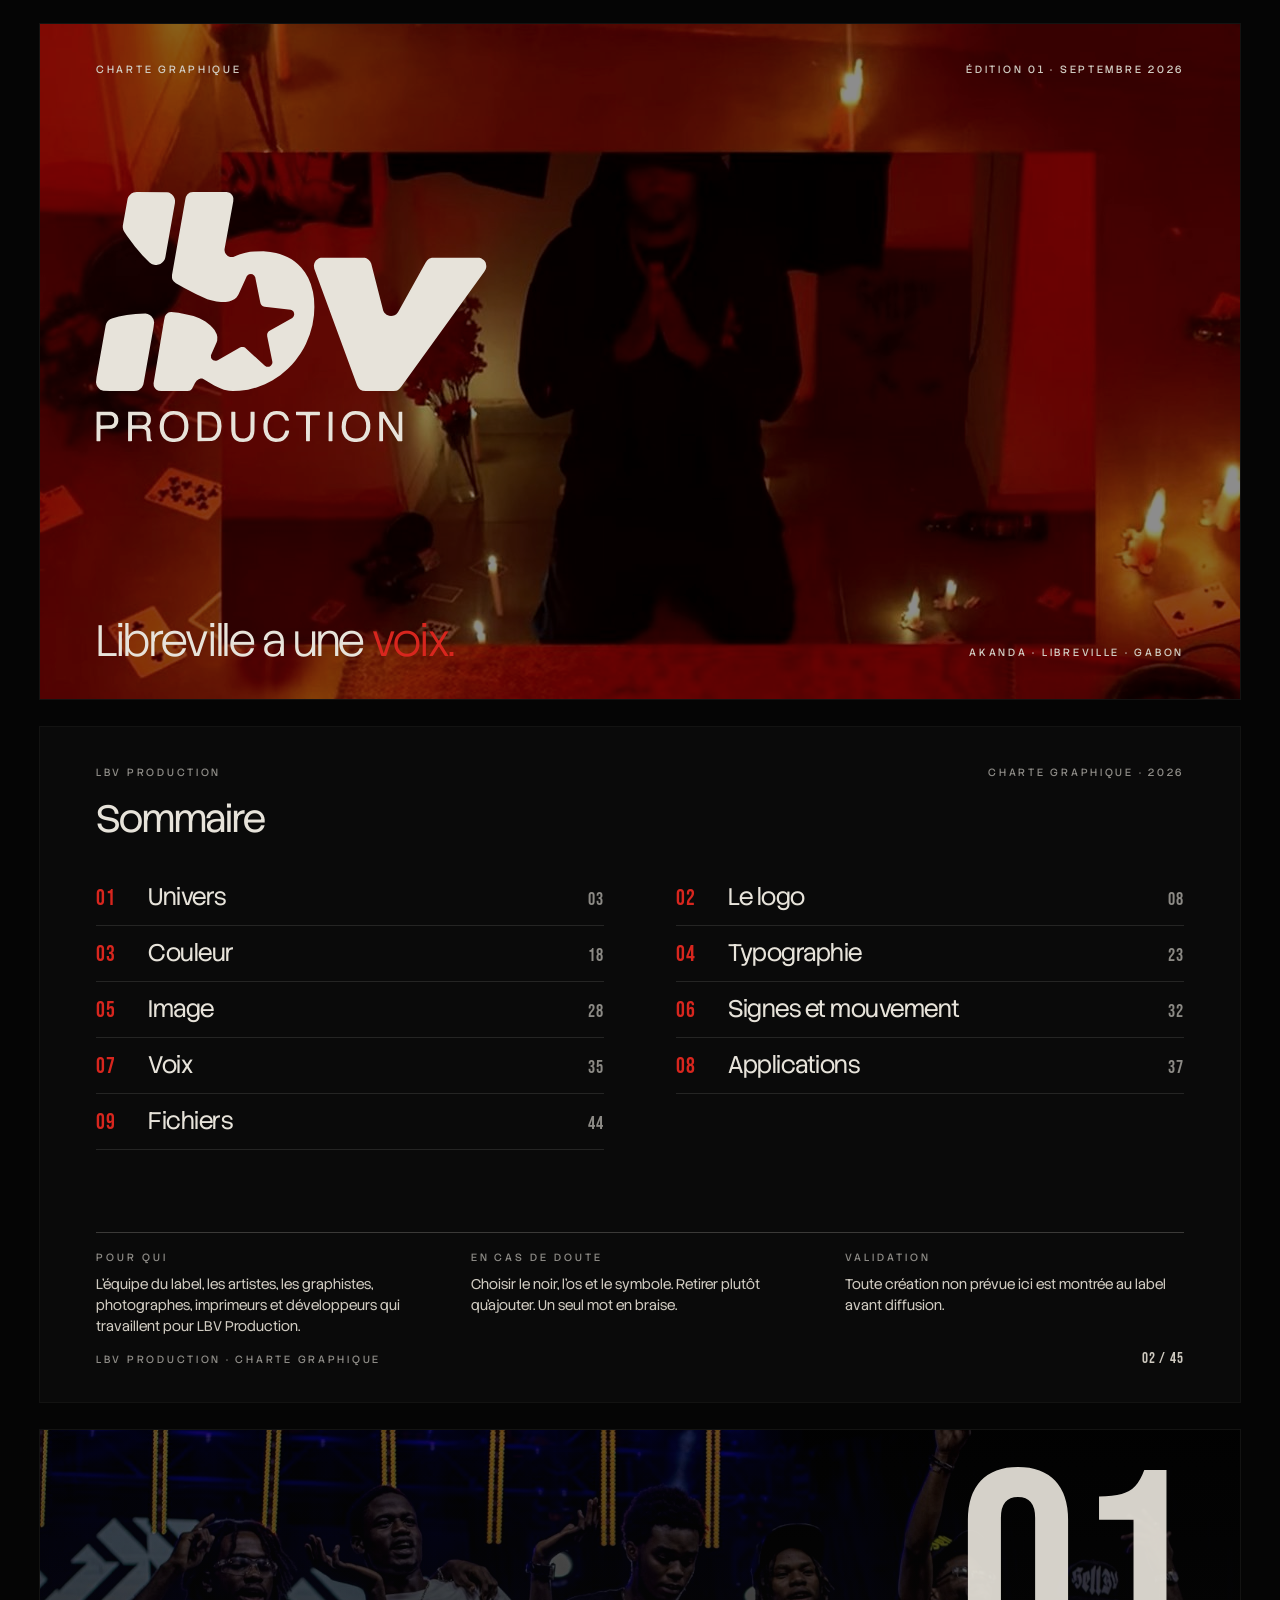
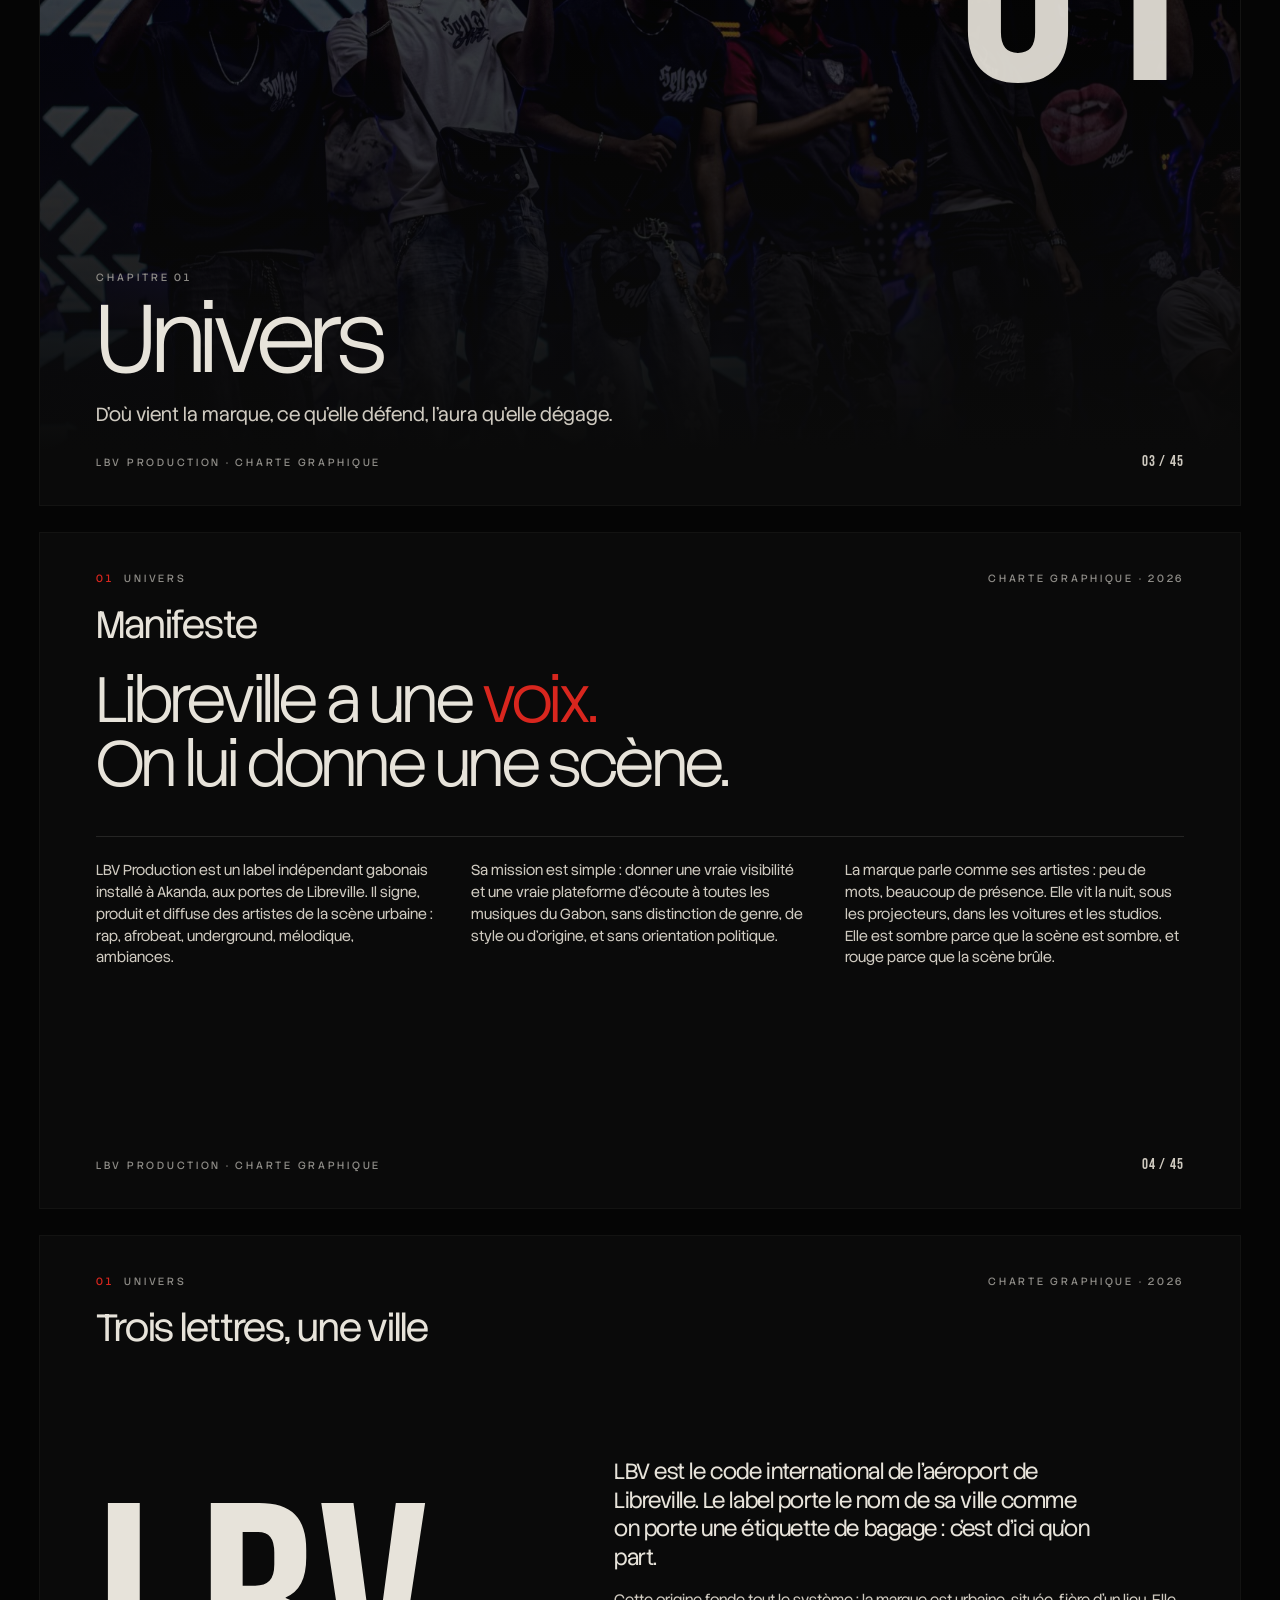
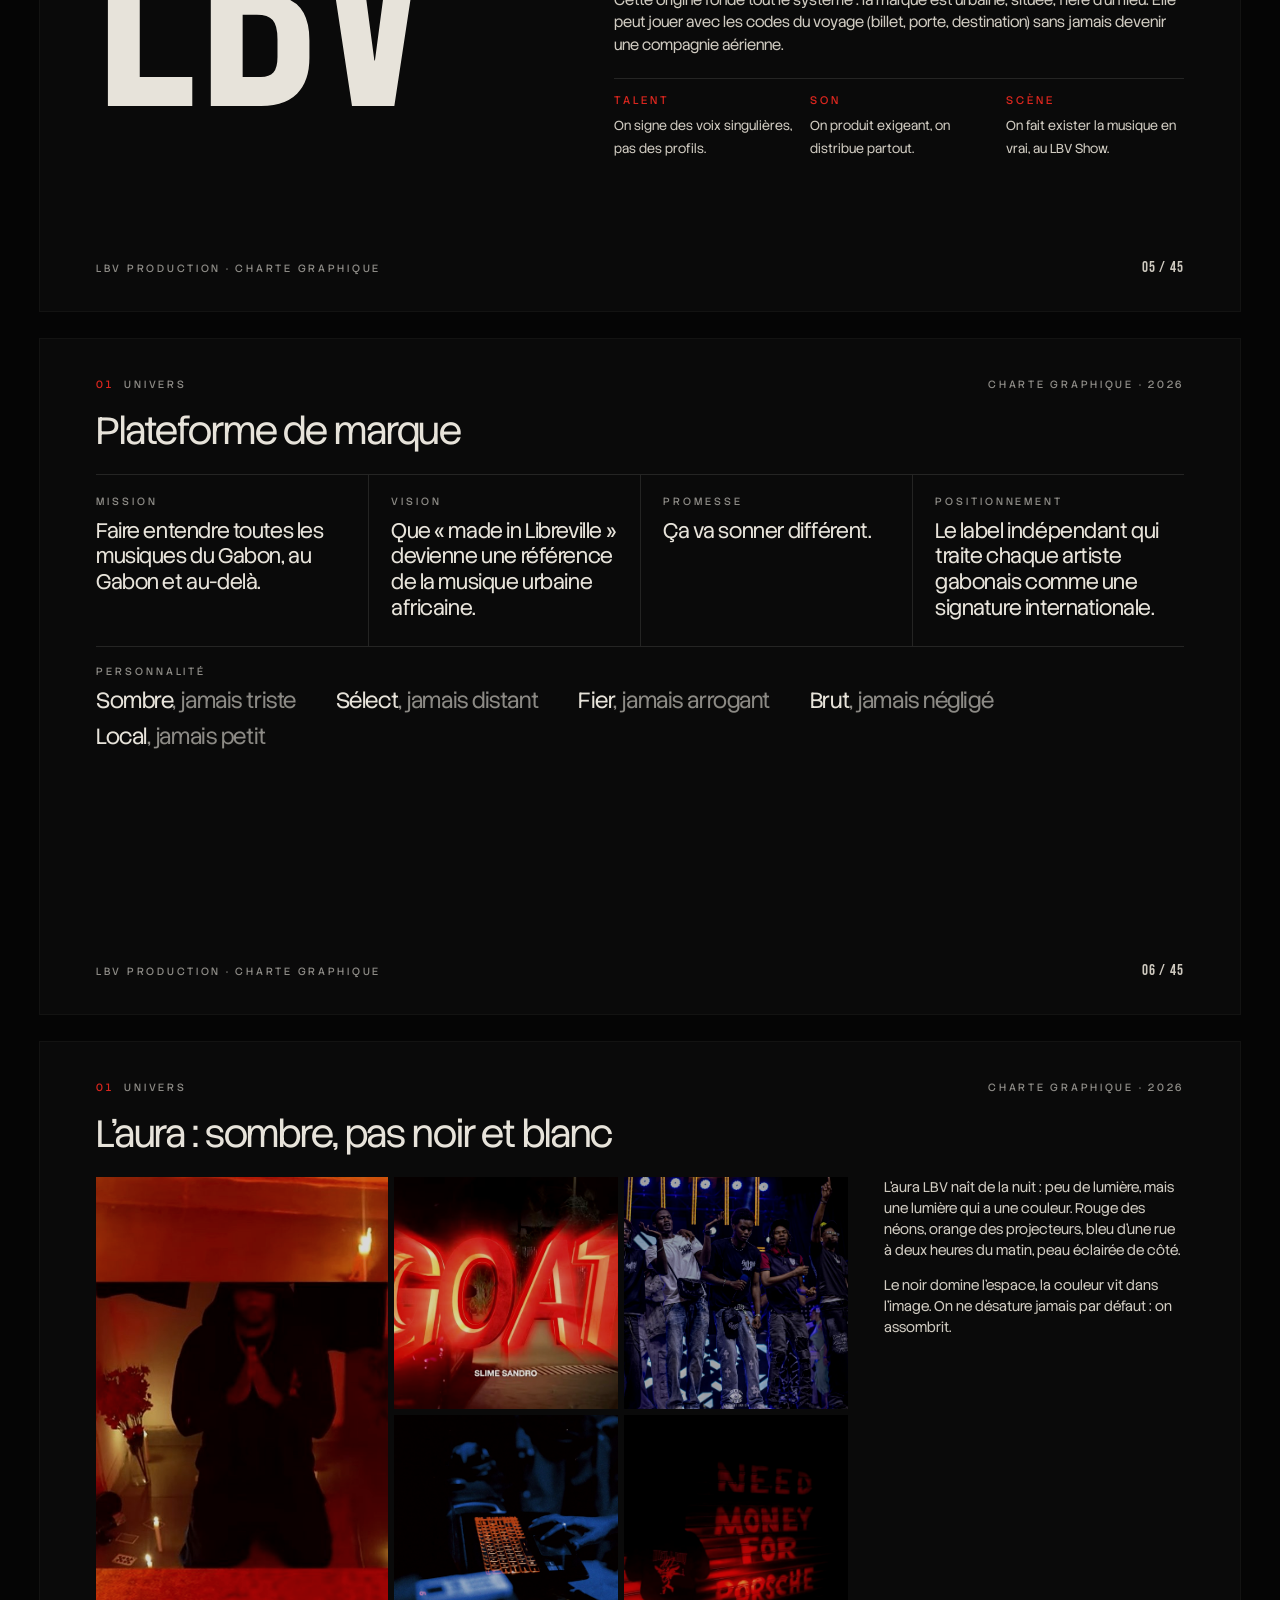
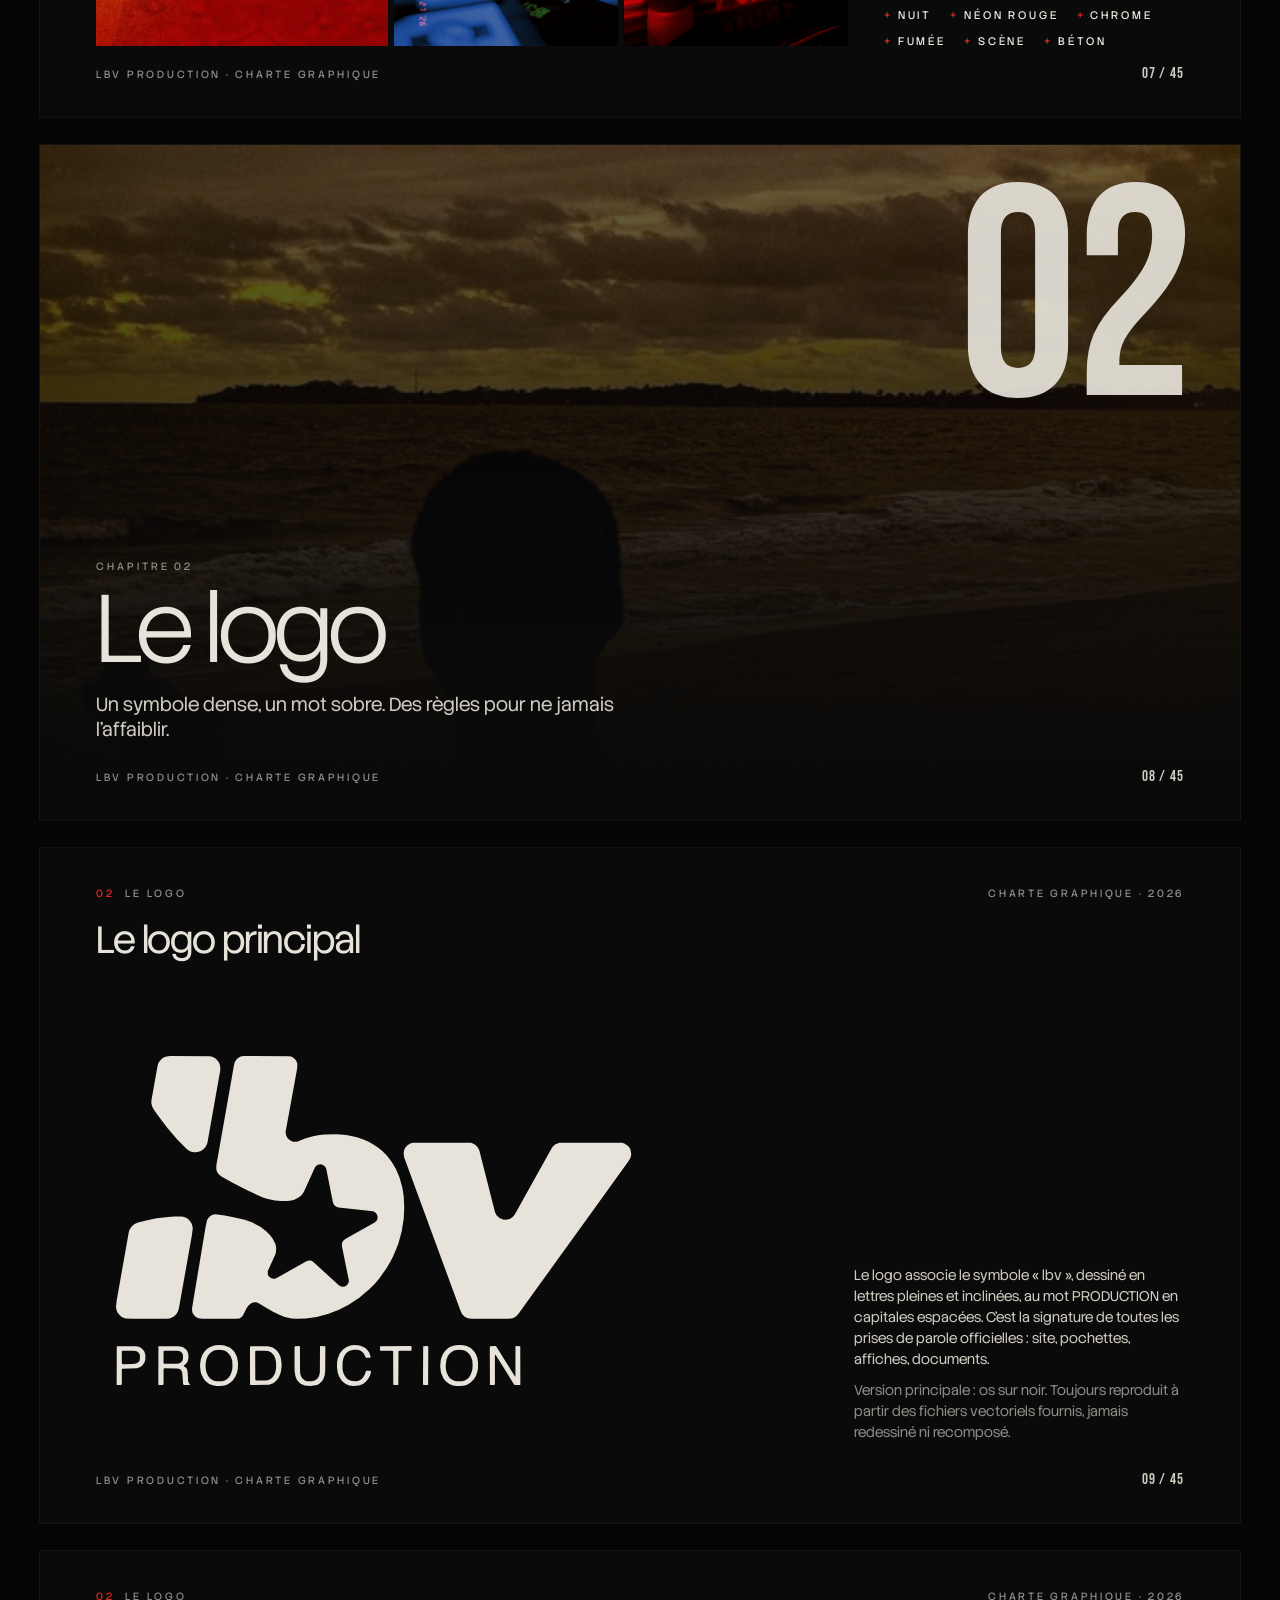
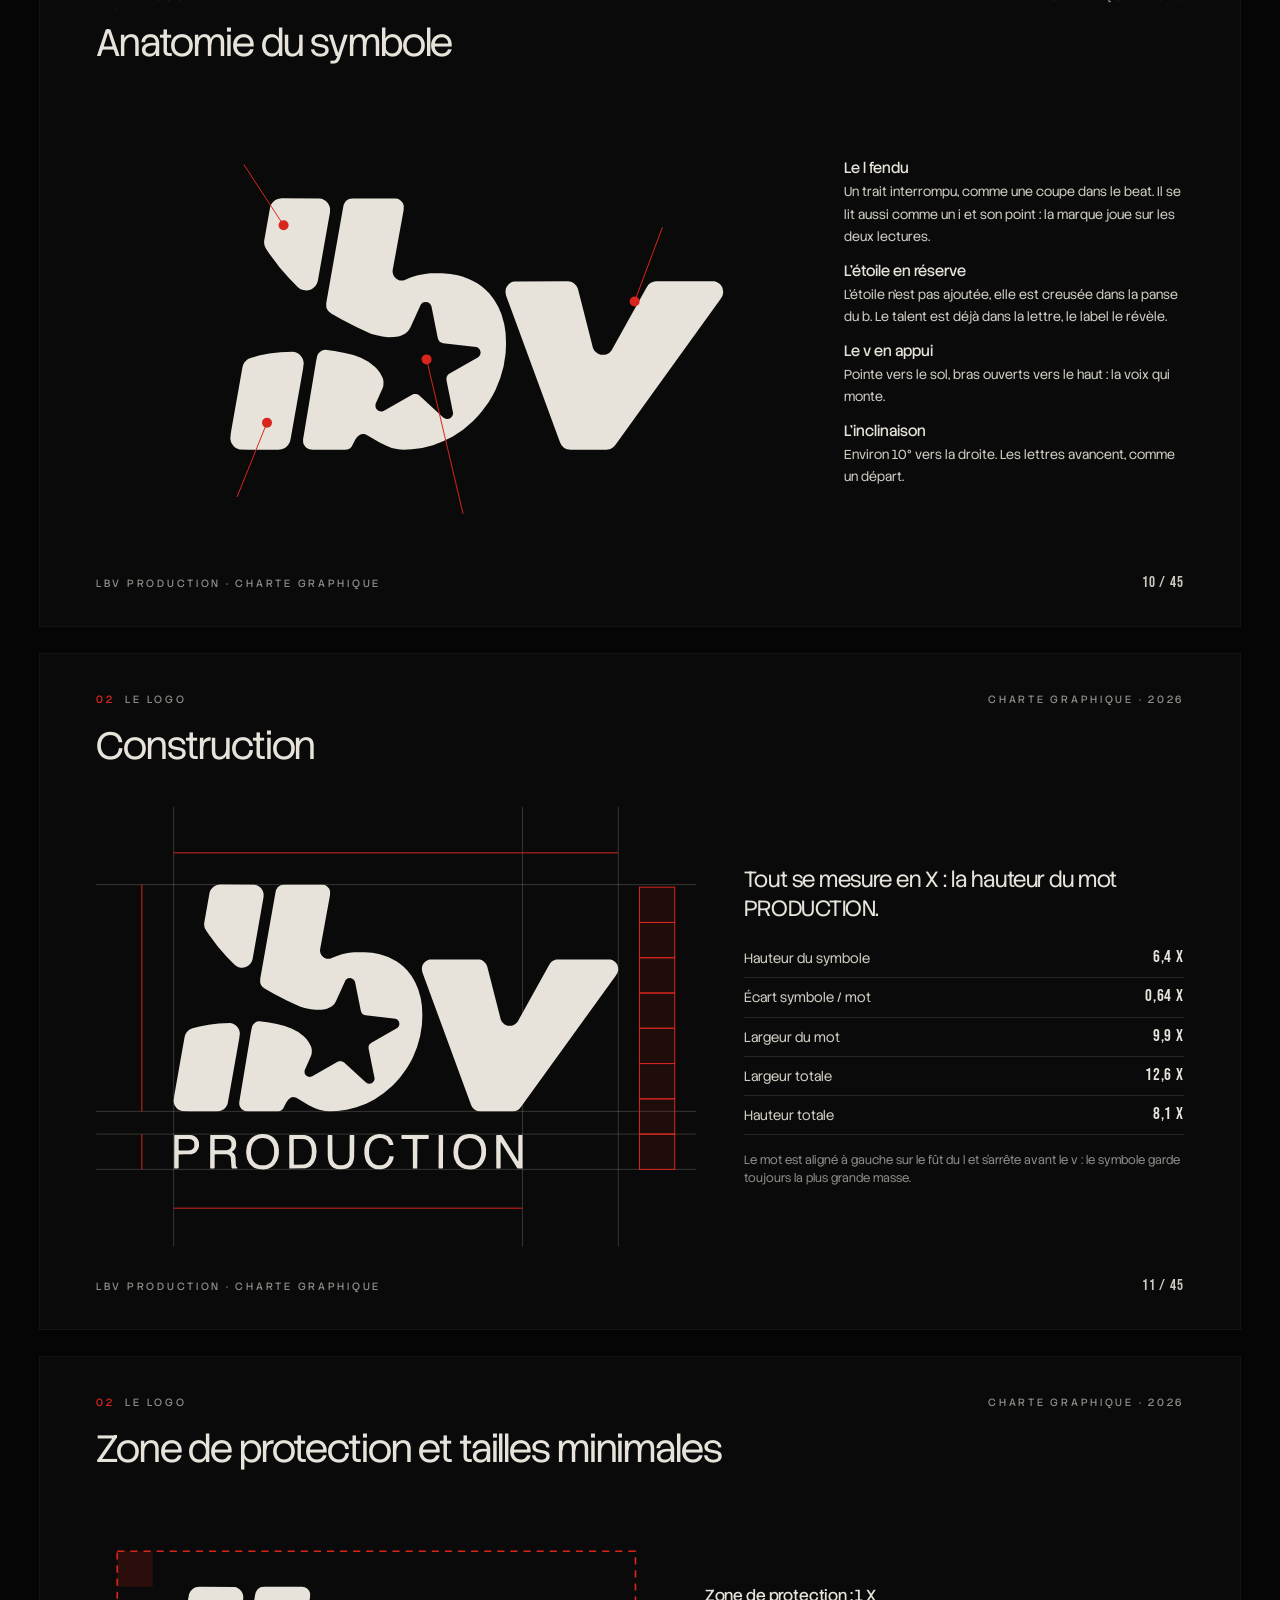
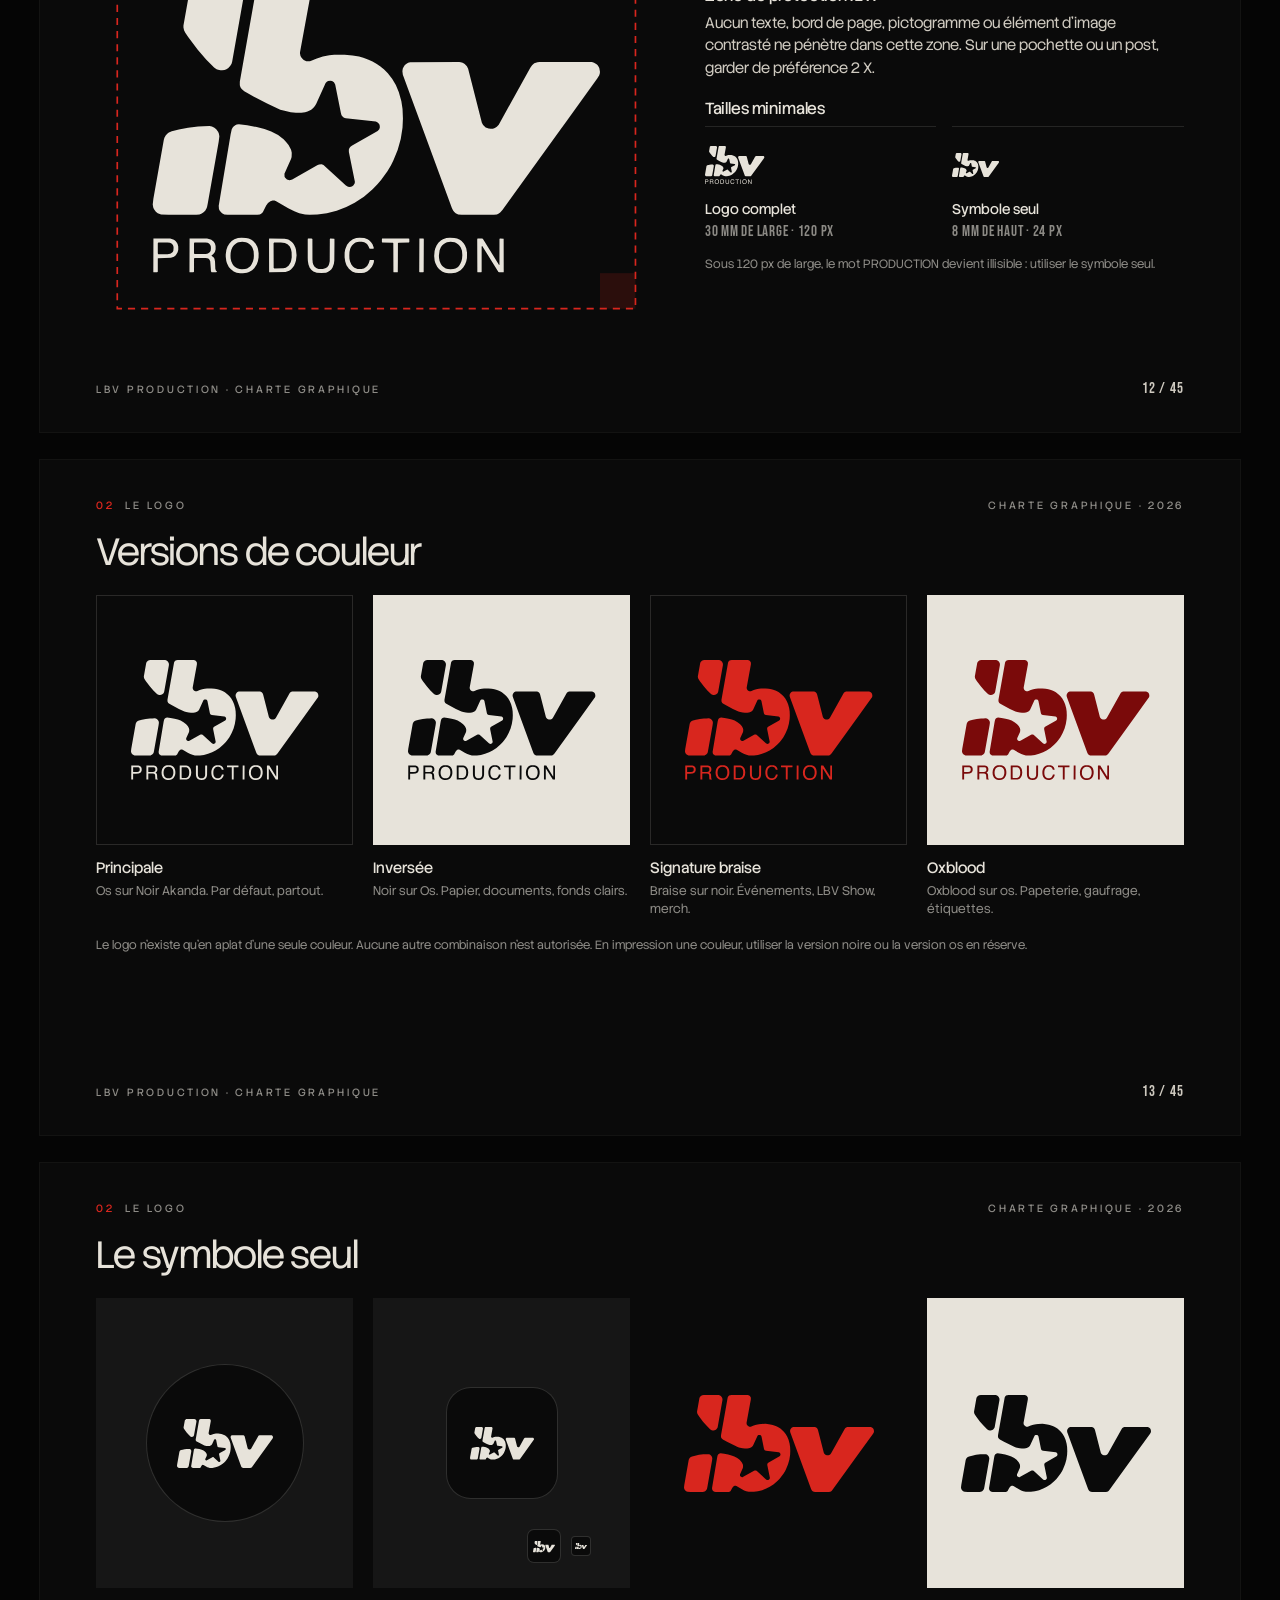
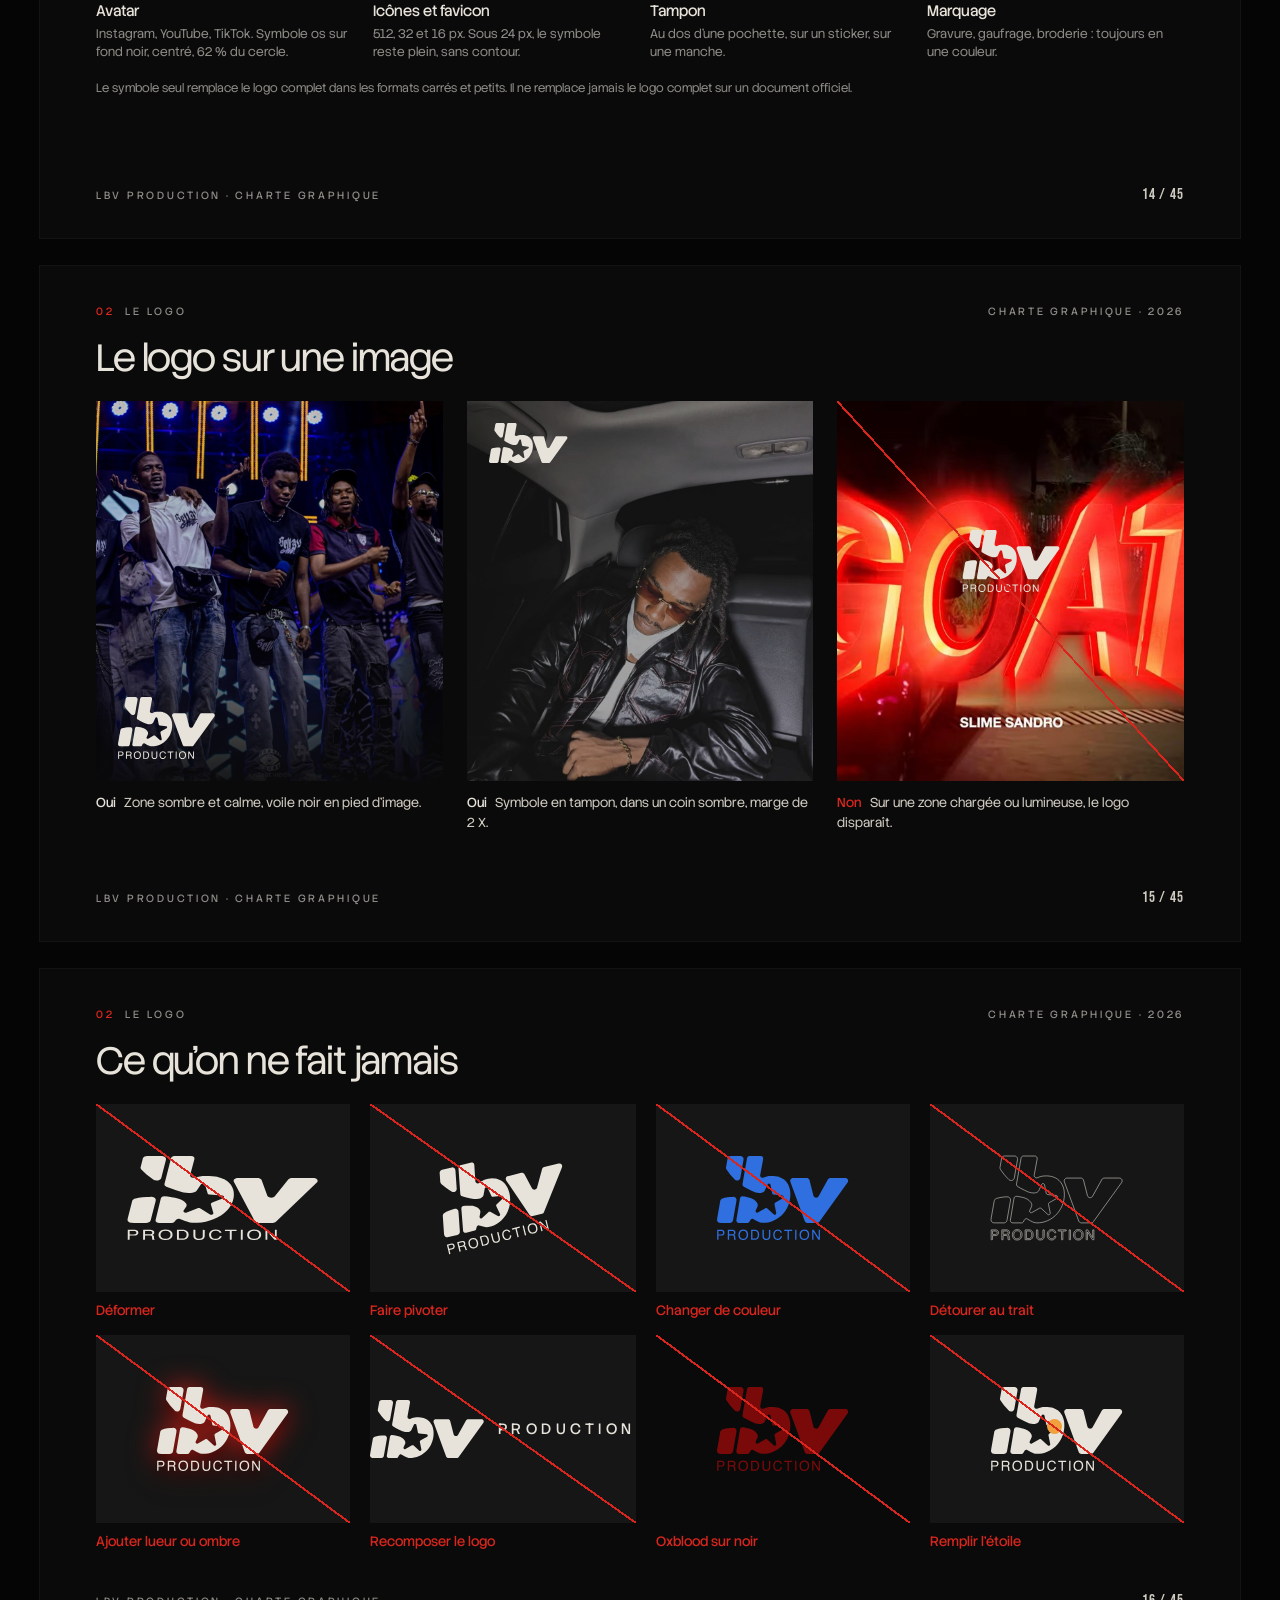
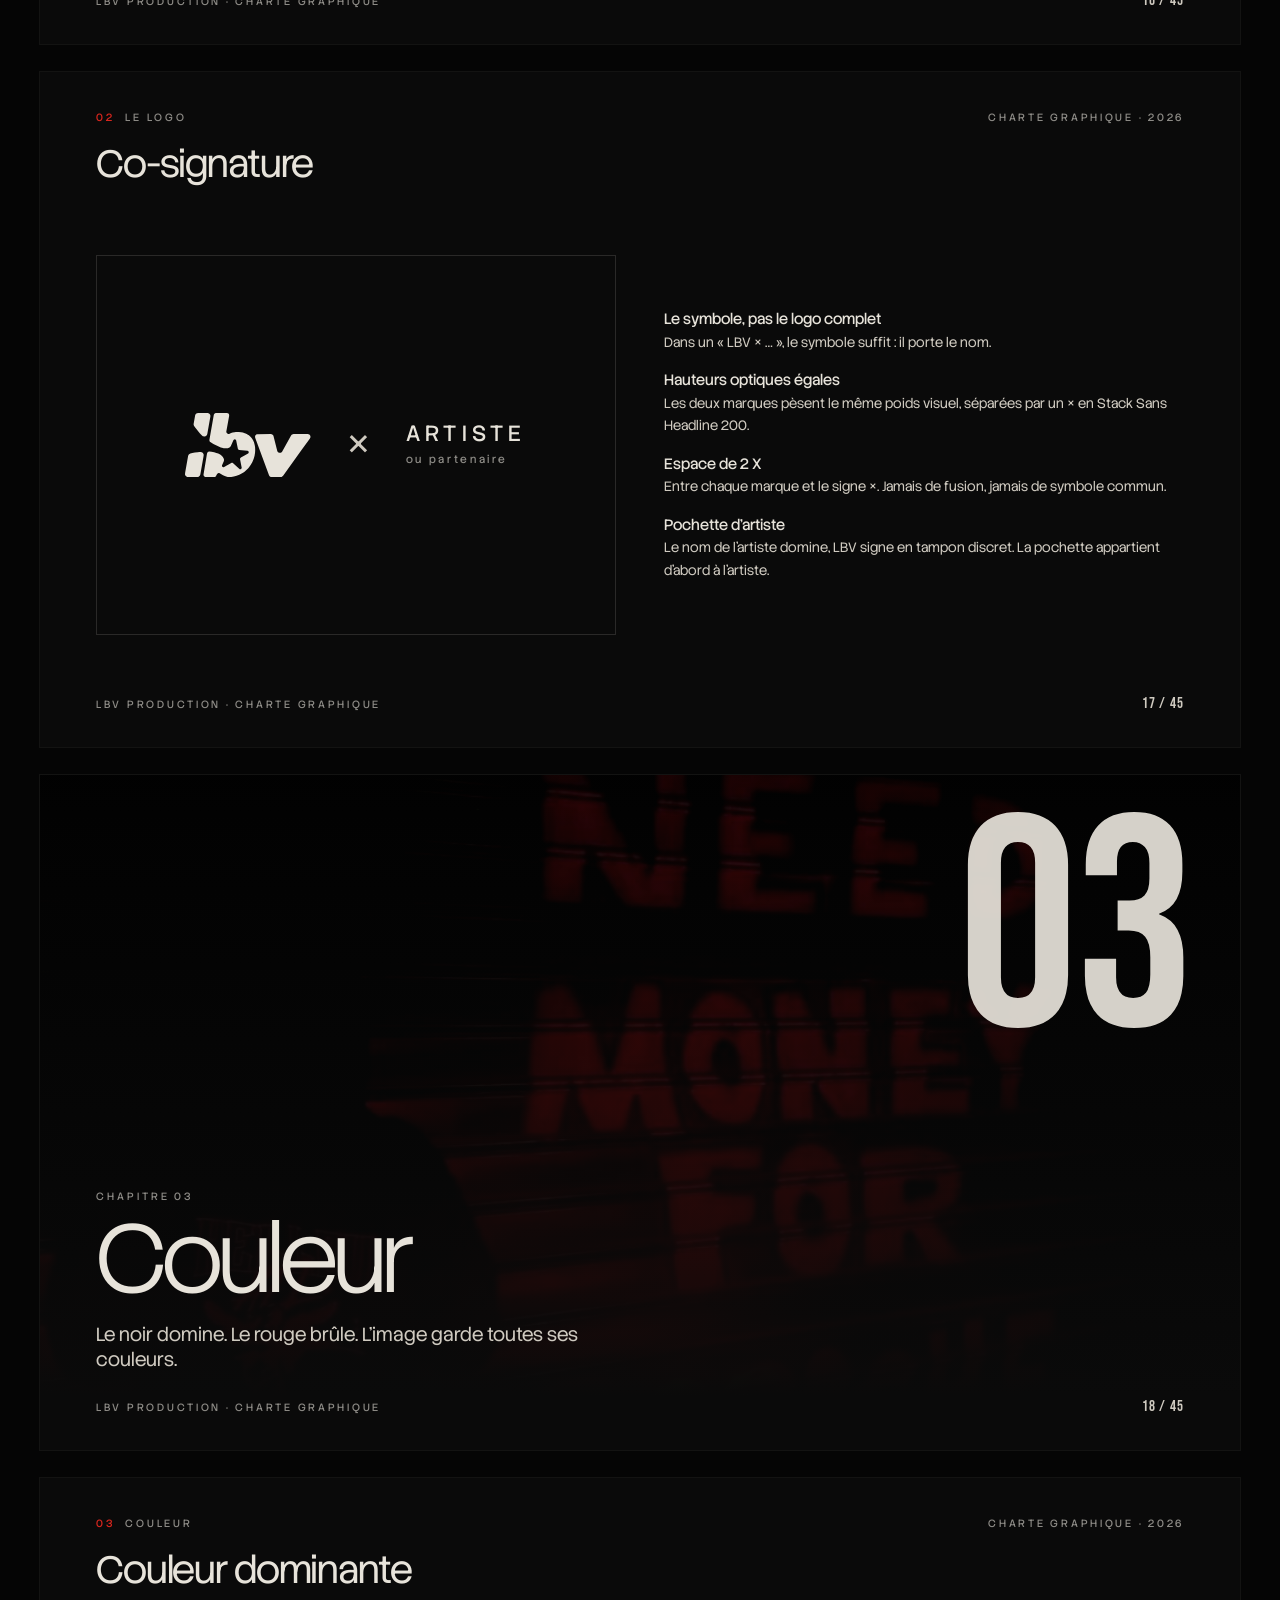
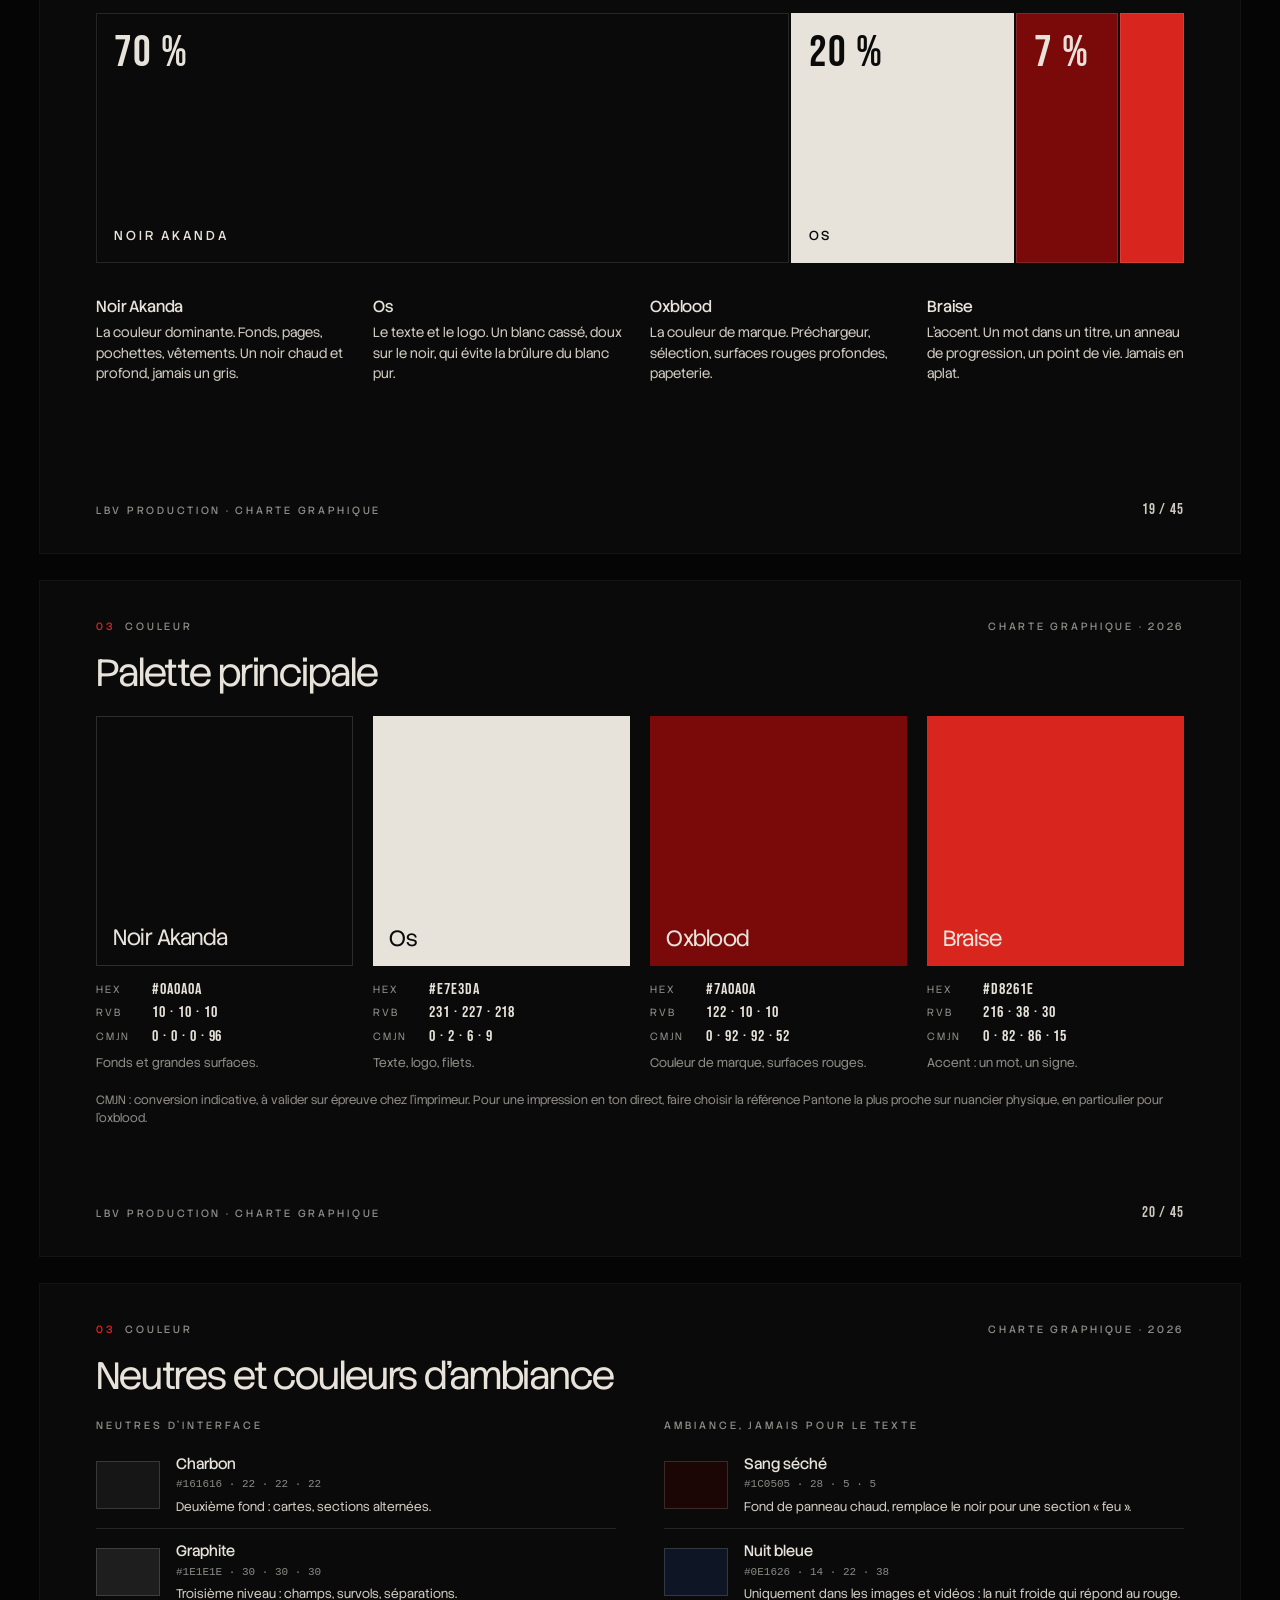
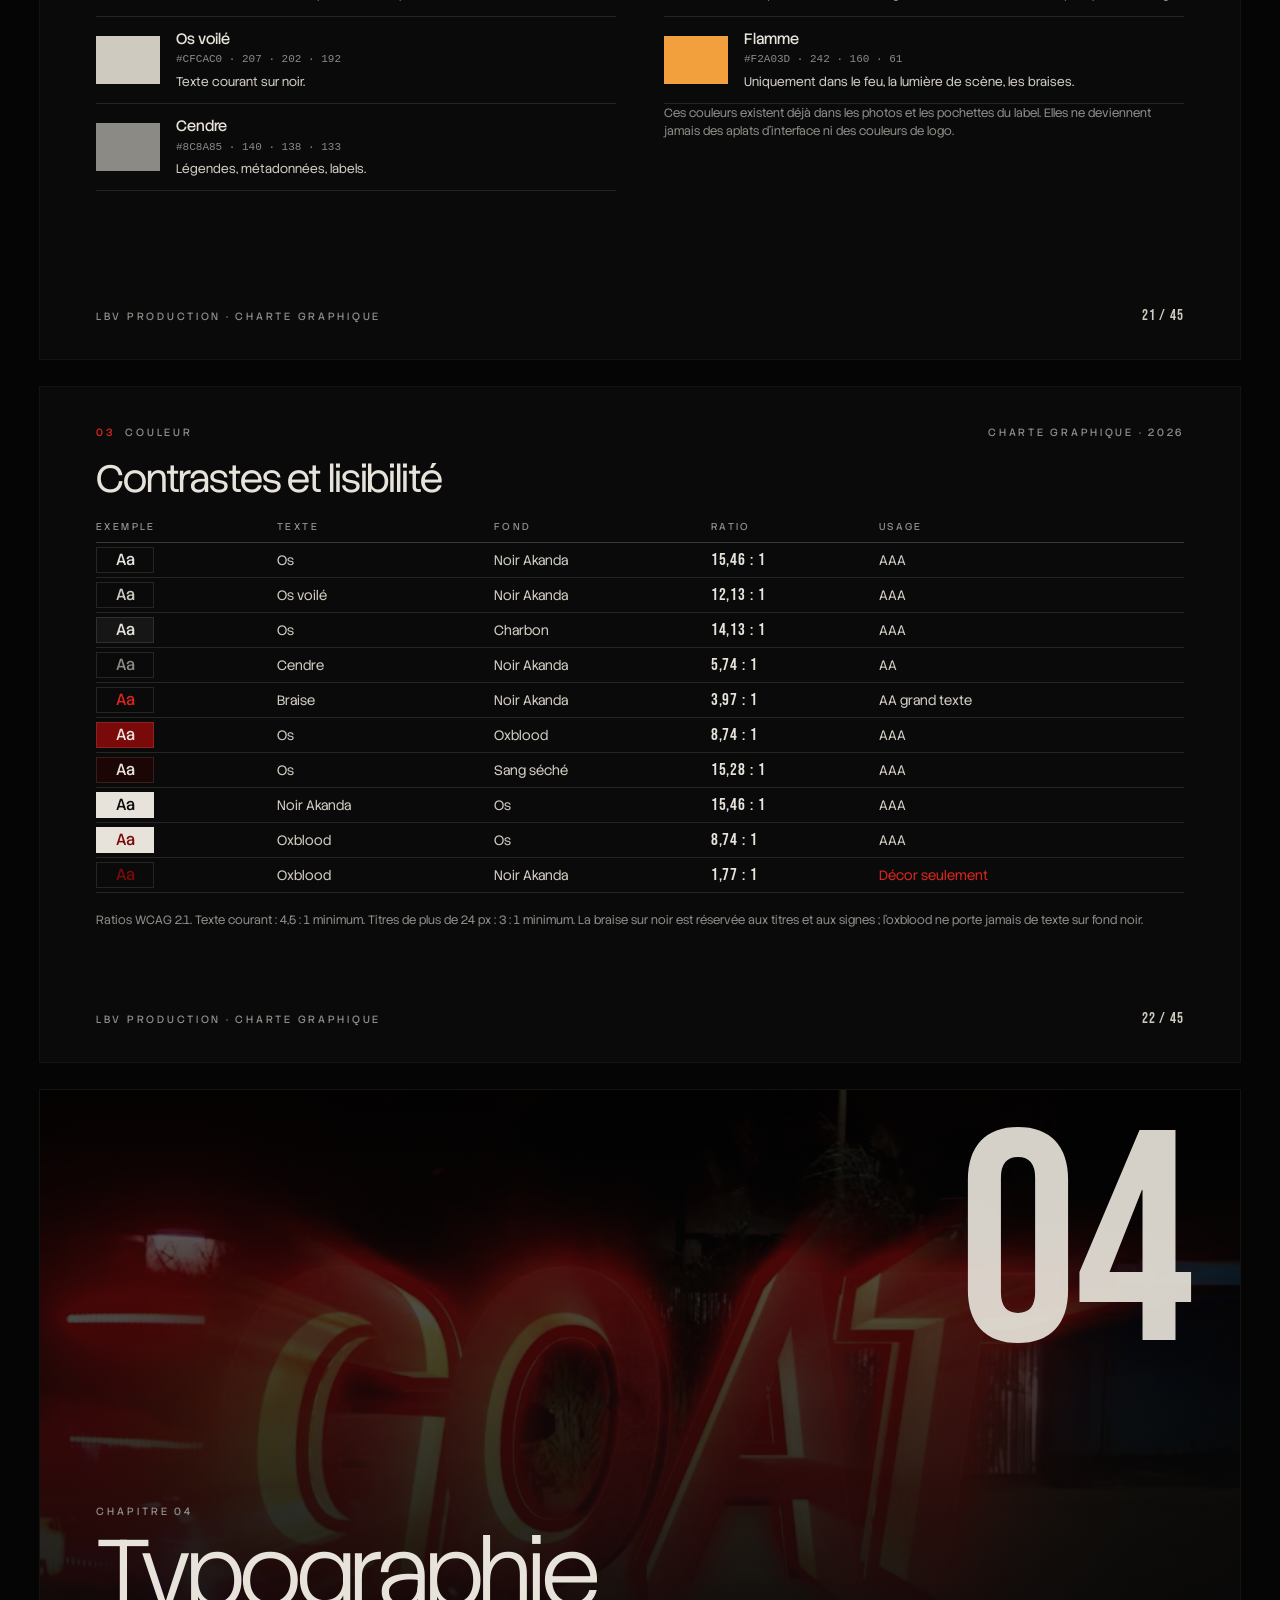
==== charte/index.html @ 8f56e8b9 "Charte graphique complète LBV Production (45 planches) et fichiers de logo vectoriels - Logo revecto" ====
<!doctype html>
<html lang="fr">
<head>
<meta charset="utf-8">
<meta name="viewport" content="width=device-width, initial-scale=1">
<title>Charte graphique LBV Production</title>
<link rel="preconnect" href="https://fonts.googleapis.com">
<link rel="preconnect" href="https://fonts.gstatic.com" crossorigin>
<link href="https://fonts.googleapis.com/css2?family=Stack+Sans+Headline:wght@200;300;400;500;700&family=Bebas+Neue&display=swap" rel="stylesheet">
<style>/* Charte graphique LBV Production : mise en page des planches (1200 × 675, mise à l'échelle à l'écran) */
:root {
  --k: 1;
  --noir: #0a0a0a; --charbon: #161616; --graphite: #1e1e1e;
  --os: #e7e3da; --os-2: #cfcac0; --cendre: #8c8a85; --cendre-2: #5f5d59;
  --ox: #7a0a0a; --braise: #d8261e; --sang: #1c0505; --flamme: #f2a03d;
  --line: rgba(231, 227, 218, .12); --line-2: rgba(231, 227, 218, .22);
  --display: "Stack Sans Headline", "Helvetica Neue", Arial, sans-serif;
  --num: "Bebas Neue", Impact, sans-serif;
  color-scheme: dark;
}
* { box-sizing: border-box; margin: 0; padding: 0; }
html, body { background: #050505; color: var(--os); font: 300 15px/1.5 var(--display); -webkit-font-smoothing: antialiased; }
em { font-style: normal; color: var(--braise); }
code { font: 400 12px/1.4 ui-monospace, "Cascadia Mono", Consolas, monospace; color: var(--os-2); }
img { display: block; max-width: none; }
.lg { display: block; fill: currentColor; overflow: visible; }

/* Planches et mise à l'échelle */
.deck { display: flex; flex-direction: column; align-items: center; gap: calc(28px * var(--k)); padding-block: 24px 48px; padding-inline: 16px; }
.sheet { width: calc(1200px * var(--k)); height: calc(675px * var(--k)); flex: none; }
.page { position: relative; width: 1200px; height: 675px; transform: scale(var(--k)); transform-origin: 0 0; background: var(--noir); overflow: hidden; padding: 40px 56px 36px; display: flex; flex-direction: column; box-shadow: 0 0 0 1px rgba(231, 227, 218, .06); }

header, footer { display: flex; justify-content: space-between; align-items: baseline; font: 400 10.5px/1 var(--display); letter-spacing: .26em; text-transform: uppercase; color: var(--cendre); }
header b { color: var(--braise); font-weight: 400; margin-right: .6em; }
footer { margin-top: auto; padding-top: 14px; }
.pnum { font: 400 15px/1 var(--num); letter-spacing: .08em; color: var(--os-2); }
.title { font: 300 38px/1.02 var(--display); letter-spacing: -.03em; margin: 22px 0 24px; text-wrap: balance; }
.body { flex: 1; min-height: 0; display: flex; flex-direction: column; gap: 18px; }

h3 { font: 400 16px/1.2 var(--display); letter-spacing: -.01em; margin-bottom: 6px; color: var(--os); }
p + h3, .mins + h3 { margin-top: 20px; }
p { max-width: 62ch; color: var(--os-2); }
p.lead { font: 300 22px/1.3 var(--display); letter-spacing: -.02em; color: var(--os); max-width: 34ch; }
.small { font-size: 12px; line-height: 1.5; color: var(--cendre); }
.wide { max-width: none; }
.eyebrow { display: block; font: 400 10.5px/1.2 var(--display); letter-spacing: .28em; text-transform: uppercase; color: var(--cendre); margin-bottom: 10px; }
.num { font-variant-numeric: tabular-nums; }

.two { display: grid; grid-template-columns: 1fr 1fr; gap: 48px; align-items: center; flex: 1; min-height: 0; }
.two.top { align-items: start; }
.two.tight { flex: none; align-items: start; gap: 40px; }
.grid3 { display: grid; grid-template-columns: repeat(3, 1fr); gap: 24px; }
.grid4 { display: grid; grid-template-columns: repeat(4, 1fr); gap: 20px; }

/* Couverture */
.cover { padding: 0; }
.cover-img { position: absolute; inset: 0; width: 100%; height: 100%; object-fit: cover; object-position: 70% 40%; filter: contrast(1.1) saturate(.9) brightness(.55); }
.cover::after { content: ""; position: absolute; inset: 0; background: linear-gradient(90deg, #0a0a0a 0%, rgba(10, 10, 10, .92) 38%, rgba(10, 10, 10, .2) 75%, rgba(10, 10, 10, .5) 100%); }
.cover > * { position: relative; z-index: 2; }
.cover-top, .cover-bottom { position: absolute; left: 56px; right: 56px; display: flex; justify-content: space-between; align-items: baseline; font: 400 10.5px/1 var(--display); letter-spacing: .26em; text-transform: uppercase; color: var(--os-2); }
.cover-top { top: 40px; } .cover-bottom { bottom: 36px; }
.cover-logo { position: absolute; left: 56px; top: 168px; }
.cover-line { font: 200 44px/1 var(--display); letter-spacing: -.03em; text-transform: none; color: var(--os); }

/* Sommaire */
.toc-page .body { justify-content: space-between; }
.howto { display: grid; grid-template-columns: repeat(3, 1fr); gap: 36px; border-top: 1px solid var(--line-2); padding-top: 18px; }
.howto p { font-size: 14px; }
.toc { list-style: none; display: grid; grid-template-columns: 1fr 1fr; column-gap: 72px; margin-top: 8px; }
.toc li { display: grid; grid-template-columns: 52px 1fr auto; align-items: baseline; padding: 15px 0; border-bottom: 1px solid var(--line); }
.toc-n { font: 400 22px/1 var(--num); color: var(--braise); letter-spacing: .04em; }
.toc-t { font: 300 24px/1 var(--display); letter-spacing: -.02em; }
.toc-p { font: 400 18px/1 var(--num); color: var(--cendre); letter-spacing: .06em; }

/* Intercalaires */
.divider { padding: 0; justify-content: flex-end; }
.div-img { position: absolute; inset: 0; width: 100%; height: 100%; object-fit: cover; filter: contrast(1.1) saturate(.85) brightness(.5); }
.divider::after { content: ""; position: absolute; inset: 0; background: linear-gradient(0deg, #0a0a0a 8%, rgba(10, 10, 10, .55) 55%, rgba(10, 10, 10, .15) 100%); }
.div-num { position: absolute; z-index: 2; right: 48px; top: 10px; font: 400 300px/1 var(--num); color: var(--os); opacity: .92; letter-spacing: -.01em; }
.div-txt { position: relative; z-index: 2; padding: 0 56px 26px; }
.div-txt h2 { font: 200 96px/.95 var(--display); letter-spacing: -.045em; margin-bottom: 18px; }
.div-txt p { font: 300 19px/1.35 var(--display); color: var(--os-2); max-width: 44ch; }
.divider footer { position: relative; z-index: 2; padding: 0 56px 36px; margin: 0; }

/* Univers */
.mani { display: grid; grid-template-rows: auto 1fr; gap: 40px; }
.mani-big { font: 200 64px/1 var(--display); letter-spacing: -.04em; color: var(--os); max-width: none; }
.mani-cols { display: grid; grid-template-columns: repeat(3, 1fr); gap: 36px; border-top: 1px solid var(--line); padding-top: 22px; }
.mani-cols p { font-size: 14.5px; }
.iata { display: grid; grid-template-columns: 470px 1fr; gap: 48px; align-items: center; flex: 1; }
.iata-code { font: 400 290px/.8 var(--num); letter-spacing: .01em; color: var(--os); padding-top: 20px; }
.iata-text { display: flex; flex-direction: column; gap: 16px; }
.triad { display: grid; grid-template-columns: repeat(3, 1fr); gap: 18px; border-top: 1px solid var(--line); padding-top: 16px; margin-top: 6px; }
.triad b { display: block; font: 400 11px/1 var(--display); letter-spacing: .28em; text-transform: uppercase; color: var(--braise); margin-bottom: 8px; }
.triad span { font-size: 13px; color: var(--os-2); line-height: 1.45; }
.platform { display: grid; grid-template-columns: repeat(4, 1fr); gap: 0; border-top: 1px solid var(--line); border-bottom: 1px solid var(--line); }
.pf { padding: 20px 22px 26px 0; }
.pf + .pf { padding-left: 22px; border-left: 1px solid var(--line); }
.pf p { font: 300 21px/1.22 var(--display); letter-spacing: -.02em; color: var(--os); }
.traits ul { list-style: none; display: flex; flex-wrap: wrap; gap: 10px 40px; }
.traits li { font: 300 22px/1.2 var(--display); letter-spacing: -.02em; color: var(--cendre); }
.traits li b { font-weight: 300; color: var(--os); }
.mood-page .body { flex-direction: row; gap: 36px; }
.mood { flex: 1; display: grid; grid-template-columns: 1.3fr 1fr 1fr; grid-template-rows: 1fr 1fr; gap: 6px; }
.mood figure { position: relative; overflow: hidden; background: var(--charbon); }
.mood img { position: absolute; inset: 0; width: 100%; height: 100%; object-fit: cover; filter: contrast(1.08) saturate(.9) brightness(.85); }
.mood .m1 { grid-row: span 2; }
.mood-side { width: 300px; display: flex; flex-direction: column; gap: 14px; }
.mood-side p { font-size: 14px; }
.keywords { list-style: none; display: flex; flex-wrap: wrap; gap: 6px 18px; margin-top: auto; }
.keywords li { font: 400 11px/1.8 var(--display); letter-spacing: .26em; text-transform: uppercase; color: var(--os); }
.keywords li::before { content: "+ "; color: var(--braise); }

/* Logo */
.logo-hero { flex: 1; display: flex; align-items: center; padding-left: 20px; }
.logo-hero-cap { position: absolute; right: 56px; bottom: 80px; width: 330px; display: flex; flex-direction: column; gap: 10px; }
.logo-hero-cap p { font-size: 14px; }
.anat { display: grid; grid-template-columns: 1fr 340px; gap: 30px; align-items: center; flex: 1; }
.anat-svg { display: block; overflow: visible; margin-left: 60px; }
.ann line { stroke: var(--braise); }
.ann circle { fill: var(--braise); }
.ann text { fill: var(--os); font-family: var(--display); letter-spacing: .02em; }
.anat-list { list-style: none; display: flex; flex-direction: column; gap: 14px; }
.anat-list b { display: block; font: 400 15px/1.2 var(--display); color: var(--os); margin-bottom: 3px; }
.anat-list span { font-size: 13px; line-height: 1.45; color: var(--os-2); }
.constr { display: flex; gap: 48px; align-items: center; flex: 1; }
.constr-svg { clip-path: inset(0); }
.constr-svg { display: block; flex: none; overflow: visible; }
.grid line { stroke: rgba(231, 227, 218, .2); }
.grid text { fill: var(--os-2); font-family: var(--display); letter-spacing: .08em; }
.xsq rect { fill: rgba(216, 38, 30, .1); stroke: var(--braise); }
.dims line { stroke: var(--braise); }
.dimt { fill: var(--braise); font-family: var(--num); letter-spacing: .06em; }
.constr-side { display: flex; flex-direction: column; gap: 16px; }
table.kv { border-collapse: collapse; width: 100%; font-size: 13.5px; }
table.kv td { padding: 9px 0; border-bottom: 1px solid var(--line); vertical-align: top; color: var(--os-2); }
table.kv td:last-child { text-align: right; font: 400 17px/1.1 var(--num); letter-spacing: .05em; color: var(--os); padding-left: 20px; }
.motion-table td:last-child { font: 300 13.5px/1.45 var(--display) !important; letter-spacing: 0 !important; text-align: left !important; color: var(--os) !important; }
.protect { display: flex; justify-content: center; }
.protect svg { overflow: visible; }
.pz { fill: none; stroke: var(--braise); }
.xs { fill: rgba(216, 38, 30, .16); stroke: none; }
.protect text { fill: var(--braise); font-family: var(--num); }
.mins { display: grid; grid-template-columns: 1fr 1fr; gap: 16px; margin: 8px 0 12px; }
.mins > div { border-top: 1px solid var(--line); padding-top: 14px; }
.min-demo { height: 48px; display: flex; align-items: center; margin-bottom: 10px; }
.mins b { display: block; font-weight: 400; font-size: 14px; }
.mins span { font: 400 15px/1.2 var(--num); letter-spacing: .05em; color: var(--cendre); }
.plate { display: flex; align-items: center; justify-content: center; height: 250px; }
.plate.tall { height: 290px; position: relative; }
.ver b { display: block; font-weight: 400; font-size: 15px; margin-top: 12px; }
.ver span { display: block; font-size: 12.5px; color: var(--cendre); margin-top: 2px; line-height: 1.45; }
.avatar { width: 156px; height: 156px; border-radius: 50%; background: var(--noir); display: flex; align-items: center; justify-content: center; box-shadow: 0 0 0 1px var(--line); }
.appicon { width: 110px; height: 110px; border-radius: 24px; background: var(--noir); display: flex; align-items: center; justify-content: center; box-shadow: 0 0 0 1px var(--line); }
.fav32, .fav16 { position: absolute; bottom: 26px; background: var(--noir); display: flex; align-items: center; justify-content: center; box-shadow: 0 0 0 1px var(--line); }
.fav32 { width: 32px; height: 32px; right: 70px; border-radius: 6px; } .fav16 { width: 18px; height: 18px; right: 40px; border-radius: 3px; bottom: 33px; }
.onimg figure { display: flex; flex-direction: column; gap: 12px; }
.shot { position: relative; height: 380px; overflow: hidden; }
.shot img { width: 100%; height: 100%; object-fit: cover; }
.veil { position: absolute; inset: 0; background: linear-gradient(0deg, rgba(10, 10, 10, .92) 0%, rgba(10, 10, 10, 0) 55%); }
.shot-logo { position: absolute; left: 22px; bottom: 22px; }
.shot-logo.tl { top: 22px; bottom: auto; }
.shot-logo.mid { left: 50%; top: 42%; transform: translate(-50%, -50%); bottom: auto; }
.onimg figcaption, .grade figcaption { font-size: 13px; color: var(--os-2); }
figcaption b { font-weight: 400; color: var(--os); margin-right: .4em; }
.ok figcaption b { color: var(--os); }
.no figcaption b, .ver.no b { color: var(--braise); }
.no .shot::after, .no .g-img::after, .ver.no .plate::after { content: ""; position: absolute; inset: 0; background: linear-gradient(to top right, transparent calc(50% - 1px), var(--braise) calc(50% - 1px), var(--braise) calc(50% + 1px), transparent calc(50% + 1px)); }
.ver.no .plate { position: relative; height: 188px; }
.donts { row-gap: 14px; }
.donts .ver b { margin-top: 8px; font-size: 13.5px; }
.cosign { gap: 34px; height: 380px; }
.cosign .x { font: 200 44px/1 var(--display); color: var(--os-2); }
.partner { font: 400 22px/1 var(--display); letter-spacing: .24em; }
.partner small { font-size: 11px; letter-spacing: .24em; color: var(--cendre); }
.rules { list-style: none; display: flex; flex-direction: column; gap: 16px; }
.rules b { display: block; font-weight: 400; font-size: 15px; }
.rules span { font-size: 13.5px; color: var(--os-2); }

/* Couleur */
.dominant { display: flex; flex-direction: column; gap: 34px; }
.dom-bar { display: flex; height: 250px; gap: 2px; }
.dom-bar > div { position: relative; padding: 18px; display: flex; flex-direction: column; justify-content: space-between; box-shadow: inset 0 0 0 1px var(--line); }
.dom-bar span { font: 400 44px/1 var(--num); letter-spacing: .03em; }
.dom-bar b { font-weight: 400; font-size: 13px; letter-spacing: .22em; text-transform: uppercase; }
.dom-notes p { font-size: 13.5px; }
.swatch .chip { height: 250px; padding: 16px; display: flex; align-items: flex-end; }
.swatch .chip span { font: 300 22px/1 var(--display); letter-spacing: -.02em; }
.swatch dl { display: grid; grid-template-columns: 48px 1fr; gap: 4px 8px; margin: 14px 0 8px; font-size: 13px; }
.swatch dt { color: var(--cendre); font-size: 10.5px; letter-spacing: .2em; padding-top: 2px; }
.swatch dd { font: 400 16px/1.2 var(--num); letter-spacing: .06em; }
.swatch p { font-size: 12.5px; color: var(--cendre); }
.mini { display: grid; grid-template-columns: 64px 1fr; gap: 16px; align-items: center; padding: 11px 0; border-bottom: 1px solid var(--line); }
.mini i { display: block; width: 64px; height: 48px; }
.mini b { display: block; font-weight: 400; font-size: 15px; }
.mini code { display: block; font-size: 11px; color: var(--cendre); margin: 2px 0; }
.mini span { font-size: 12.5px; color: var(--os-2); }
table.contrast { width: 100%; border-collapse: collapse; font-size: 13.5px; }
table.contrast th { text-align: left; font: 400 10px/1 var(--display); letter-spacing: .24em; text-transform: uppercase; color: var(--cendre); padding: 0 12px 10px 0; border-bottom: 1px solid var(--line-2); }
table.contrast td { padding: 4px 12px 4px 0; border-bottom: 1px solid var(--line); color: var(--os-2); }
table.contrast td.num { font: 400 17px/1 var(--num); letter-spacing: .05em; color: var(--os); }
table.contrast tr.fail td:last-child { color: var(--braise); }
.sample { display: inline-flex; width: 58px; height: 26px; align-items: center; justify-content: center; font: 400 16px/1 var(--display); box-shadow: inset 0 0 0 1px var(--line); }

/* Typographie */
.specimen { display: grid; grid-template-columns: 300px 1fr; gap: 44px; align-items: center; }
.aa { font: 200 250px/.8 var(--display); letter-spacing: -.06em; }
.weights { display: flex; flex-wrap: wrap; gap: 8px 26px; font: 24px/1.2 var(--display); letter-spacing: -.02em; margin-bottom: 18px; }
.alphabet { font: 300 25px/1.45 var(--display); letter-spacing: -.01em; color: var(--os-2); margin-bottom: 18px; }
.specimen.bebas { display: flex; flex-direction: column; gap: 22px; }
.big-num { font: 400 230px/.82 var(--num); letter-spacing: .01em; }
.big-num span { color: var(--braise); margin: 0 .12em; }
.num-font { font-family: var(--num); letter-spacing: .06em; font-size: 30px; color: var(--os); }
.hier { display: grid; grid-template-columns: 1.15fr 1fr; gap: 44px; align-items: start; }
.sample-comp { padding: 30px 32px; background: var(--charbon); }
.h-eyebrow { display: block; font: 400 11.5px/1 var(--display); letter-spacing: .28em; text-transform: uppercase; color: var(--cendre); }
.h-display { font: 200 70px/.96 var(--display); letter-spacing: -.035em; margin: 16px 0 20px; }
.h-title { font: 300 26px/1.1 var(--display); letter-spacing: -.02em; margin-bottom: 10px; }
.h-body { font-size: 15px; line-height: 1.5; max-width: 48ch; }
.h-meta { display: flex; gap: 20px; align-items: baseline; margin-top: 16px; font-size: 12px; color: var(--cendre); }
.h-num { font: 400 22px/1 var(--num); letter-spacing: .05em; color: var(--os); }
table.scale { width: 100%; border-collapse: collapse; font-size: 13px; }
table.scale td { padding: 10px 0; border-bottom: 1px solid var(--line); vertical-align: top; color: var(--os-2); }
table.scale td:first-child { width: 90px; color: var(--os); }
.comp-rules { flex: 1; }
.demo-type { height: 150px; display: flex; align-items: center; font: 200 38px/1 var(--display); letter-spacing: -.03em; border-bottom: 1px solid var(--line); margin-bottom: 14px; }
.demo-type.caps { font: 400 17px/1 var(--display); letter-spacing: .3em; }
.comp-rules p { font-size: 13.5px; }
.fonts-legal { border-top: 1px solid var(--line); padding-top: 14px; }

/* Image */
.grade { flex: 1; }
.grade figure { display: flex; flex-direction: column; gap: 12px; }
.g-img { position: relative; height: 360px; overflow: hidden; }
.g-img img { width: 100%; height: 100%; object-fit: cover; }
.vign { position: absolute; inset: 0; background: radial-gradient(ellipse 75% 75% at 50% 40%, transparent 45%, rgba(10, 10, 10, .6) 100%); }
.artists { display: grid; grid-template-columns: repeat(6, 1fr); gap: 12px; }
.artists .sq { aspect-ratio: 1; overflow: hidden; background: var(--charbon); }
.artists img { width: 100%; height: 100%; object-fit: cover; filter: contrast(1.08) saturate(.78) brightness(.86); }
.artists figcaption { margin-top: 10px; }
.artists b { display: block; font: 400 13px/1.2 var(--display); letter-spacing: .2em; text-transform: uppercase; }
.artists span { font-size: 11.5px; color: var(--cendre); }
.art-rules { margin-top: 14px; border-top: 1px solid var(--line); padding-top: 16px; }
.art-rules p { font-size: 13px; }
.art-rules b { font-weight: 400; color: var(--os); }
.covers-wrap { display: grid; grid-template-columns: 690px 1fr; gap: 40px; align-items: start; }
.covers-text { display: flex; flex-direction: column; gap: 22px; padding-top: 4px; }
.covers-text p { font-size: 15px; }
.covers { display: grid; grid-template-columns: repeat(3, 1fr); gap: 8px; }
.covers img { width: 100%; aspect-ratio: 1; object-fit: cover; }
.checks { list-style: none; display: flex; flex-direction: column; gap: 8px; font-size: 13px; color: var(--os-2); }
.checks li::before { content: "+ "; color: var(--braise); }

/* Signes */
.signs { display: grid; grid-template-columns: 1.6fr 1fr 1fr; grid-template-rows: 1fr 1fr; gap: 22px 28px; flex: 1; }
.signs figure { display: flex; flex-direction: column; gap: 10px; min-height: 0; }
.s-fire { grid-row: span 2; }
.s-fire img { width: 100%; flex: 1; min-height: 0; object-fit: cover; object-position: center 85%; }
.signs figcaption b { display: block; font-weight: 400; font-size: 14.5px; margin: 0 0 2px; }
.signs figcaption span { font-size: 12.5px; color: var(--os-2); line-height: 1.45; }
.s-demo { flex: 1; min-height: 90px; background: var(--charbon); display: flex; align-items: center; justify-content: center; gap: 22px; position: relative; overflow: hidden; }
.line-demo { display: block; width: 70%; height: 1px; background: var(--line-2); position: absolute; top: 40%; }
.line-demo.short { width: 1px; height: 60%; left: 30%; top: 20%; }
.s-demo.cross { gap: 18px; }
.grain { background-color: #0d0d0d; background-image: url("data:image/svg+xml,%3Csvg xmlns='http://www.w3.org/2000/svg' width='160' height='160'%3E%3Cfilter id='n'%3E%3CfeTurbulence type='fractalNoise' baseFrequency='.9' numOctaves='2' stitchTiles='stitch'/%3E%3CfeColorMatrix values='0 0 0 0 .9 0 0 0 0 .9 0 0 0 0 .86 0 0 0 .5 0'/%3E%3C/filter%3E%3Crect width='160' height='160' filter='url(%23n)'/%3E%3C/svg%3E"); }
.motion { display: grid; grid-template-columns: 330px 1fr; gap: 56px; align-items: start; }
.curve { display: flex; flex-direction: column; gap: 12px; }
.curve code { font-size: 13px; color: var(--os); }
.motion h3 { margin-top: 22px; color: var(--braise); }

/* Voix */
.voice p { font-size: 13.5px; }
.voice h3 { font: 200 30px/1 var(--display); letter-spacing: -.03em; margin-bottom: 10px; }
.voice-page .voice { margin-top: 10px; }
.voice-ex { display: grid; grid-template-columns: repeat(4, 1fr); gap: 14px; margin-top: auto; }
.voice-ex > div { min-height: 190px; }
.voice-ex > div { background: var(--charbon); padding: 18px 18px 22px; }
.voice-ex q { quotes: none; display: block; font: 300 22px/1.2 var(--display); letter-spacing: -.02em; color: var(--os); }
.voice-ex .bad q { color: var(--cendre); text-decoration: line-through; text-decoration-color: var(--braise); text-decoration-thickness: 1px; font-size: 16px; }
.voice-ex .bad .eyebrow { color: var(--braise); }

/* Applications : réseaux */
.social { display: grid; grid-template-columns: 310px 216px 310px 1fr; gap: 26px; align-items: end; margin-top: auto; margin-bottom: auto; }
.social figure { display: flex; flex-direction: column; gap: 10px; }
.social figcaption { font: 400 10.5px/1 var(--display); letter-spacing: .22em; text-transform: uppercase; color: var(--cendre); }
.ig { position: relative; overflow: hidden; background: var(--noir); box-shadow: 0 0 0 1px var(--line); }
.ig.post { width: 310px; height: 310px; }
.ig.story { width: 216px; height: 384px; }
.ig img { position: absolute; inset: 0; width: 100%; height: 100%; object-fit: cover; }
.post-veil { position: absolute; inset: 0; background: linear-gradient(0deg, rgba(10, 10, 10, .9) 0%, transparent 60%); }
.post-mark { position: absolute; top: 14px; left: 14px; }
.post-mark.br { top: auto; left: auto; right: 14px; bottom: 14px; }
.post-txt { position: absolute; left: 16px; bottom: 14px; }
.post-txt .eyebrow { font-size: 8px; margin-bottom: 4px; color: var(--os-2); }
.post-txt b { display: block; font: 200 64px/.9 var(--display); letter-spacing: -.04em; }
.post-art { font: 400 9px/1 var(--display); letter-spacing: .3em; color: var(--braise); }
.post-num { position: absolute; right: 14px; top: 12px; font: 400 18px/1 var(--num); letter-spacing: .05em; }
.story-fire { top: auto !important; height: 55% !important; bottom: 0; object-position: center 85%; }
.story-top { position: absolute; top: 18px; left: 50%; transform: translateX(-50%); }
.story-mid { position: absolute; left: 16px; top: 78px; }
.story-mid .eyebrow { font-size: 7.5px; margin-bottom: 6px; }
.story-mid b { display: block; font: 200 58px/.88 var(--display); letter-spacing: -.04em; }
.post-num.big { position: static; display: block; margin-top: 8px; font-size: 26px; color: var(--braise); }
.story-names { position: absolute; left: 16px; bottom: 16px; font: 400 8px/1.6 var(--display); letter-spacing: .16em; text-transform: uppercase; }
.ig.quote { display: flex; flex-direction: column; justify-content: center; padding: 22px; background: var(--sang); }
.ig.quote .eyebrow { font-size: 8px; }
.ig.quote b { font: 200 44px/1 var(--display); letter-spacing: -.035em; }
.avatars { align-self: stretch; justify-content: flex-end; }
.av { width: 110px; height: 110px; border-radius: 50%; background: var(--noir); box-shadow: 0 0 0 1px var(--line-2); display: flex; align-items: center; justify-content: center; }
.profile { display: flex; flex-direction: column; gap: 2px; margin: 8px 0 20px; }
.profile b { font-weight: 400; font-size: 15px; }
.profile span { font-size: 12.5px; color: var(--os-2); }
.profile .cendre { color: var(--cendre); }

/* Pochettes */
.sleeves figure { display: flex; flex-direction: column; gap: 10px; align-items: center; }
.sleeves figcaption { font-size: 12.5px; color: var(--cendre); }
.sleeve { position: relative; width: 330px; height: 330px; overflow: hidden; background: var(--noir); box-shadow: 0 0 0 1px var(--line); }
.sleeve img { position: absolute; inset: 0; width: 100%; height: 100%; object-fit: cover; }
.sleeve.red { background: var(--ox); }
.sl-title { position: absolute; left: 18px; top: 16px; font: 300 58px/.9 var(--display); letter-spacing: -.04em; }
.sl-title.low { top: auto; bottom: 44px; }
.sl-sub { position: absolute; left: 20px; top: 76px; font: 400 10px/1 var(--display); letter-spacing: .3em; text-transform: uppercase; color: var(--os-2); }
.sl-sub.low { top: auto; bottom: 24px; }
.sl-sub.dark { top: auto; bottom: 20px; color: var(--noir); }
.sl-big { position: absolute; left: 18px; top: 18px; font: 200 86px/.86 var(--display); letter-spacing: -.05em; color: var(--noir); }
.sl-big em { color: var(--os); }
.sl-mark { position: absolute; right: 16px; bottom: 16px; }
.sl-fire { position: absolute; inset: 0; background: linear-gradient(0deg, rgba(10, 10, 10, .95) 0%, transparent 50%); }

/* LBV Show */
.show { display: grid; grid-template-columns: 330px 1fr; grid-template-rows: auto 1fr; gap: 20px 48px; align-items: start; }
.poster { grid-row: span 2; position: relative; width: 330px; height: 470px; overflow: hidden; margin-top: -14px; box-shadow: 0 0 0 1px var(--line); }
.poster > img { position: absolute; inset: 0; width: 100%; height: 100%; object-fit: cover; }
.poster-fire { top: auto !important; height: 45% !important; bottom: 0; object-position: center 90%; mix-blend-mode: screen; }
.poster-top { position: absolute; top: 18px; left: 18px; right: 18px; display: flex; justify-content: space-between; align-items: flex-start; }
.poster-top .post-num { position: static; font-size: 24px; }
.poster-title { position: absolute; left: 16px; top: 120px; font: 200 108px/.84 var(--display); letter-spacing: -.055em; }
.poster-names { position: absolute; left: 18px; right: 18px; bottom: 58px; font: 400 9px/1.7 var(--display); letter-spacing: .2em; text-transform: uppercase; }
.poster-foot { position: absolute; left: 18px; right: 18px; bottom: 18px; display: flex; justify-content: space-between; font: 400 8.5px/1 var(--display); letter-spacing: .22em; text-transform: uppercase; color: var(--os-2); border-top: 1px solid var(--line-2); padding-top: 10px; }
.ticket { display: flex; height: 250px; background: var(--os); color: var(--noir); }
.t-main { flex: 1; padding: 22px 26px; display: flex; flex-direction: column; justify-content: space-between; }
.t-head { display: flex; justify-content: space-between; align-items: center; font: 400 10px/1 var(--display); letter-spacing: .26em; text-transform: uppercase; }
.t-head .lg { color: var(--noir) !important; }
.t-route { display: flex; align-items: center; gap: 26px; }
.t-route span, .t-meta span, .t-stub span { display: block; font: 400 8.5px/1 var(--display); letter-spacing: .24em; text-transform: uppercase; color: #6b6862; margin-bottom: 4px; }
.t-route b { display: block; font: 400 62px/.9 var(--num); letter-spacing: .02em; }
.t-route i { font-style: normal; font-size: 11px; color: #4d4a45; }
.t-meta { display: grid; grid-template-columns: repeat(4, auto); gap: 18px; border-top: 1px solid rgba(10, 10, 10, .18); padding-top: 12px; }
.t-meta b { font: 400 20px/1 var(--num); letter-spacing: .04em; }
.t-stub { width: 150px; border-left: 1.5px dashed rgba(10, 10, 10, .35); padding: 22px 18px; display: flex; flex-direction: column; background: var(--braise); color: var(--noir); }
.t-stub b { font: 400 40px/1 var(--num); letter-spacing: .03em; }
.t-stub span { color: rgba(10, 10, 10, .7); }
.barcode { margin-top: auto; height: 46px; background: repeating-linear-gradient(90deg, #0a0a0a 0 2px, transparent 2px 4px, #0a0a0a 4px 5px, transparent 5px 8px, #0a0a0a 8px 11px, transparent 11px 12px); }
.show-note { max-width: 60ch; }

/* Merch */
.merch { display: grid; grid-template-columns: repeat(3, 1fr); gap: 24px; flex: 1; }
.merch figure { display: flex; flex-direction: column; gap: 12px; }
.merch figcaption b { display: block; font-weight: 400; font-size: 14.5px; }
.merch figcaption span { font-size: 12.5px; color: var(--cendre); }
.tee { position: relative; height: 350px; background: var(--charbon); display: flex; align-items: center; justify-content: center; }
.tee-shape { width: 300px; height: 320px; }
.tee-print { position: absolute; left: 50%; top: 110px; transform: translateX(22px); }
.tee-print.back { transform: translateX(-50%); top: 118px; display: flex; flex-direction: column; align-items: center; gap: 14px; }
.tee-line { font: 300 13px/1 var(--display); letter-spacing: .08em; white-space: nowrap; }
.tee-small { font: 400 6.5px/1 var(--display); letter-spacing: .3em; color: var(--os-2); }
.merch figure:last-child > div:first-child { height: 160px; }
.label-woven { background: #0d0d0d; box-shadow: 0 0 0 1px var(--line-2); display: flex; align-items: center; justify-content: center; gap: 16px; }
.label-woven span { font: 400 10px/1 var(--display); letter-spacing: .3em; }
.sticker { height: 174px; background: var(--charbon); display: flex; align-items: center; justify-content: center; }
.sticker .lg { background: var(--braise); padding: 18px 20px; border-radius: 40px; box-sizing: content-box; }

/* Papeterie */
.paper { display: grid; grid-template-columns: 1fr 1fr; gap: 48px; flex: 1; }
.cards { position: relative; display: flex; flex-direction: column; gap: 16px; }
.card { width: 340px; height: 220px; }
.card.front { background: var(--noir); box-shadow: 0 0 0 1px var(--line-2); display: flex; align-items: center; justify-content: center; }
.card.back { background: var(--os); color: var(--noir); padding: 22px 24px; position: relative; margin: -60px 0 0 200px; box-shadow: -12px 16px 40px rgba(0, 0, 0, .55); }
.c-name b { display: block; font: 400 17px/1.1 var(--display); letter-spacing: -.01em; }
.c-name span { font: 400 8.5px/1 var(--display); letter-spacing: .26em; text-transform: uppercase; color: #5b5853; }
.c-info { position: absolute; left: 24px; bottom: 22px; font-size: 10px; line-height: 1.6; color: #2a2926; }
.c-logo { position: absolute; right: 22px; bottom: 22px; }
.mail { display: flex; flex-direction: column; gap: 14px; }
.mail-bar { height: 26px; background: var(--graphite); display: flex; gap: 6px; align-items: center; padding: 0 12px; }
.mail-bar i { width: 8px; height: 8px; border-radius: 50%; background: var(--cendre-2); }
.mail-body { background: #f4f2ee; color: #222; padding: 22px 26px; margin-top: -14px; font: 13px/1.5 Arial, sans-serif; }
.mail-body p { color: #222; max-width: none; }
.sig { display: flex; gap: 14px; align-items: center; margin-top: 18px; padding-top: 14px; border-top: 1px solid #d9d6cf; }
.sig-mark { width: 52px; height: 52px; background: #ffffff; display: flex; align-items: center; justify-content: center; box-shadow: 0 0 0 1px #d9d6cf; }
.sig b { display: block; font-size: 13px; }
.sig span { display: block; font-size: 11.5px; color: #555; }

/* Écrans */
.screens { display: grid; grid-template-columns: 1.55fr 1fr; gap: 34px; flex: 1; align-items: start; }
.screens figure { display: flex; flex-direction: column; gap: 12px; }
.screens figcaption { font-size: 12.5px; color: var(--os-2); }
.browser { background: var(--graphite); box-shadow: 0 0 0 1px var(--line); }
.b-bar { height: 26px; display: flex; gap: 6px; align-items: center; padding: 0 12px; }
.b-bar i { width: 8px; height: 8px; border-radius: 50%; background: var(--cendre-2); }
.b-bar span { margin-left: 16px; font-size: 10.5px; color: var(--cendre); }
.browser img { width: 100%; height: auto; }
.banner { position: relative; aspect-ratio: 16 / 9; background: var(--noir); overflow: hidden; box-shadow: 0 0 0 1px var(--line); }
.banner-fire { position: absolute; left: 0; right: 0; bottom: 0; width: 100%; height: 60%; object-fit: cover; object-position: center 90%; opacity: .9; }
.safe { position: absolute; left: 19.8%; right: 19.8%; top: 35.3%; bottom: 35.3%; outline: 1px dashed rgba(231, 227, 218, .45); display: flex; align-items: center; justify-content: space-between; padding: 0 18px; }
.safe-lbl { position: absolute; top: -18px; left: 0; font: 400 8.5px/1 var(--display); letter-spacing: .18em; text-transform: uppercase; color: var(--os-2); white-space: nowrap; }
.banner-line { font: 200 20px/1 var(--display); letter-spacing: -.02em; }

/* Fichiers */
table.files { border-collapse: collapse; width: 100%; font-size: 13.5px; }
table.files td { padding: 12px 16px 12px 0; border-bottom: 1px solid var(--line); color: var(--os-2); vertical-align: top; }
table.files code { color: var(--os); }

/* Dos */
.back-cover { padding: 0; }
.back-fire { position: absolute; left: 0; right: 0; bottom: 0; width: 100%; height: 70%; object-fit: cover; object-position: center 90%; }
.back-cover::before { content: ""; position: absolute; inset: 0; background: linear-gradient(180deg, #0a0a0a 30%, rgba(10, 10, 10, .2) 100%); z-index: 1; }
.back-inner { position: relative; z-index: 2; padding: 56px; display: flex; flex-direction: column; align-items: flex-start; gap: 26px; height: 100%; }
.back-inner span { margin-top: auto; font: 400 10.5px/1 var(--display); letter-spacing: .26em; text-transform: uppercase; color: var(--os); }

@media print {
  @page { size: 12.5in 7.03125in; margin: 0; }
  html, body { background: var(--noir); }
  .deck { display: block; padding: 0; }
  .sheet { width: 1200px; height: 675px; break-after: page; page-break-after: always; }
  .page { transform: none; box-shadow: none; }
}
.cw { font: 400 10px/1 var(--display); letter-spacing: .28em; color: var(--os); }
</style>
</head>
<body>
<svg width="0" height="0" style="position:absolute" aria-hidden="true"><defs><path id="lbv-mark" fill-rule="evenodd" d="M251.62 306.5L308 306.73L311.86 307.5L316.91 310.5L320 313.88L322.16 318L323.13 322L323.01 327L305.05 428.5L304.02 432L302 435.59L298.78 439L295.64 441L292.5 442.19L288.5 442.86L286 442.79L282 442.04L279.52 441L275.5 438.16L262.5 425.05L248.5 408.94L233.5 388.96L228.5 381.47L226.47 377.5L225.5 373.03L225.5 369.81L234.5 319.08L235.47 316.5L237.33 313.5L241.5 309.45L245.5 307.38ZM353.55 307L357 306.63L419.5 306.68L423.5 307.33L426 308.5L429 311.09L431 313.87L432.22 317.5L432.07 324L415.7 413.5L415.68 415.5L416.5 419.4L418.5 422.95L421.71 426L426 428.02L432 428.11L443.21 423.5L453.03 420.5L463.5 418.44L471.5 417.57L488.5 417.33L501.41 418.5L512 420.48L519 422.41L527.5 425.46L534 428.45L541 432.41L546.91 436.5L552.96 441.5L559 447.6L566 456.61L572.08 467L577 478.64L581.09 493.5L583 506L583.65 521.5L583 536.36L580.07 555L575.03 573L568 590.17L564 598L558.06 608L548 621.92L542 628.95L534.13 637L520 649.02L504.91 659L491.24 666L475.48 672L459.5 676.07L444 678.19L431.5 678.61L424 678.17L414.5 676.01L406.5 673.02L396.5 668.04L376.82 656.5L374 655.36L371 655.29L367.35 656.5L363.46 659.5L360.5 663.51L355 674.36L352.32 677L350 678.17L346 678.65L297.5 678.65L292.23 678L288.5 676.04L286.5 674.2L284.5 671.46L283.43 669L283.05 664L302.5 547.28L304.31 539L306.4 535.5L310 532.45L312.5 531.33L316 530.69L329.5 532.44L345 535.44L357.69 538.5L368.71 542.5L379.93 548.5L388.9 555.5L393 559.65L397 564.63L401.13 572.5L402.24 577.5L402 584.24L401.01 587.5L390.29 611.5L390.5 616.4L391.5 618.25L394.41 621L398.5 622.17L400.38 622L403 621.01L444.5 597.43L447 596.36L451 596.29L454 597.45L455.33 598.5L490.6 631L494 633.03L497 633.29L499 633.04L501 632.12L503 630.42L504.98 627L505.23 624.5L495.44 576L495.4 572L496.39 569.5L497.99 567.5L500.79 565.5L542.4 542L545.04 539L545.94 536L545.8 533.5L545.04 531L544.08 529.5L541.83 527.5L539.39 526.5L490.5 521.06L487.5 520.14L485.5 518.76L483.44 516L482.5 512.79L473.1 466L471.08 462.5L468 460.4L465 459.87L461.5 460.37L459.5 461.47L457.5 463.57L442 497.69L440 501.17L437.63 504L434 507.03L427.96 510L424 511.11L417.89 512L409 512.04L400.5 511.09L390.5 509.04L383.5 507.04L362 497.02L340.5 486.08L324.76 477L320.5 473.52L318.5 470.38L317.5 467.38L317.48 461.5L342.5 319.69L343.5 315.34L346.5 310.61L351.07 307.5ZM595.46 429.5L675.5 429.28L677.93 429.5L681 430.43L684.49 432.5L688 436.24L690.04 440.5L712.45 528.5L714.5 532.16L718.64 536L723.47 538L727 538.3L730.5 538.05L733.64 537L736.84 535L740 531.48L791.5 438.77L794.38 434.5L797.97 431.5L803.18 429.5L806.5 429.26L889 429.26L892 429.41L895.5 430.4L900.22 433.5L902.05 435.5L904.05 439L905.15 445L904.97 447.5L904 451.1L901 455.96L850 526.62L746 670.83L742.31 675L739.37 677L736.94 678L732 678.64L679.5 678.65L673.82 678L669.73 676L667.5 674.13L665.5 671.76L663.5 667.7L583.5 449.94L582.78 444.5L583.35 440.5L584.5 437.67L586.5 434.73L588.87 432.5L592.21 430.5ZM258.31 534L268 533.7L272 534.45L276 536.42L279 538.93L282 542.93L283.14 545.5L284.12 550.5L283.01 559.5L265.01 661L264 666L263.04 668.5L261 671.83L257.83 675L254.61 677L251.5 678.13L246.5 678.65L201.5 678.65L189 678.23L183.52 676L180.5 673.5L177.5 669.63L176.32 667L175.37 662L176.43 652.5L193.4 556.5L194.42 553L196.5 549.31L199.08 546.5L201.68 544.5L206.5 542.4L218 539.39L233 536.46L249.5 534.43Z"/><path id="lbv-word" fill-rule="evenodd" d="M320.19 716L327.5 716.33L332 717.43L336.46 719.5L339.24 721.5L343.01 725.5L346 730.91L347.06 734L348.2 741.5L348.08 748.5L347 754.36L345 759.68L341 765.78L337.58 769L332.5 772.03L329 773.17L322.5 773.91L318 773.82L312.29 773L307.5 771.03L302.5 767.27L299.5 763.69L296.5 757.72L295.4 754L294.5 746.92L294.5 743.37L295.5 736.16L297.46 730.5L300.5 725.41L304.19 721.5L308.62 718.5L314.5 716.46ZM513.04 716L520.56 716.5L525.97 718.5L528.93 720.5L532 723.67L534 726.62L535.98 732L535.99 733.5L535 734L529.5 733.89L528.58 733L528 731.01L525.96 727.5L524 725.46L520.5 723.43L516.5 722.49L512 722.44L507.5 723.46L505.5 724.41L502.57 726.5L500.5 728.75L498.5 732.07L497.4 735L496.44 739.5L496.18 745L496.37 750.5L497.36 755L499.5 759.82L502.04 763L504.5 765.04L509.57 767L516 767.21L520 766.16L523.41 764L525.5 761.63L528 757.28L529.5 752.44L535.5 752.25L536.55 753L536.02 756.5L535.04 759.5L533 763.45L529.22 768L525.25 771L520.5 773.01L516 773.62L511.5 773.76L506 773.15L500.76 771L495.5 766.83L491.5 760.87L489.47 755L488.45 748L488.5 740.69L489.5 734.8L492.5 727.55L496.5 722.41L501.87 718.5L507.5 716.46ZM660.31 716L667.5 716.33L672 717.39L676.5 719.45L679.33 721.5L683 725.37L685 728.52L687.02 733.5L688.22 740.5L688.13 749L687.07 754.5L685 759.92L682 764.68L677.72 769L672.65 772L669.5 773.08L663 773.89L658 773.82L652.5 773.04L647.57 771L642.5 767.19L639.5 763.5L636.5 757.43L635.4 753.5L634.62 746L635.33 737.5L636.39 733.5L638.5 728.69L641.5 724.31L645.5 720.48L649 718.38L654.5 716.49ZM176.5 717.5L203.9 717.5L207.5 718.38L209.96 719.5L212.62 721.5L215.09 724.5L216.07 726.5L217 730.17L217.06 735.5L216 739.74L213 744.6L210 747.12L205 748.91L194.5 749.25L183.98 749.5L183.65 750L183.65 771.5L182.5 772.41L177 772.41L176.5 772.21L176.34 772ZM235.5 717.5L264 717.5L268.5 718.41L271 719.43L275.01 722.5L277 725.79L277.96 729.5L278 734.77L277.05 738.5L276 740.45L273.84 743L271.78 744.5L271.24 745.5L274.95 748.5L276.12 750.5L277.02 755L277.5 766.64L278.41 769.5L280 771.31L280.11 771.5L280.09 772L278.5 772.41L272 772.41L271.5 772.32L271 772.07L270.32 770.5L270.08 766L269.19 754.5L268 751.88L266.66 750.5L264.5 749.41L261.5 749.07L244 748.94L242.75 750L242.75 771.5L241.5 772.41L236 772.41L235.5 772.21L235.34 772ZM365.46 717.5L390.5 717.52L394.97 718.5L397.38 719.5L401.87 722.5L404 724.8L406 727.59L408.1 732L409.14 735.5L410.09 744.5L409.14 753L408.01 757L406 761.58L403.5 765.23L400.89 768L397.98 770L392 772.12L366 772.41L365.5 772.25L365.28 772L365.14 719ZM428.61 717.5L434.5 717.32L435.93 718L436.03 751.5L436.45 757L437.5 760.14L439.5 763.26L442.87 766L446 767.09L453 767.16L457 766.03L460 764.06L462 761.68L463.09 759.5L464.18 754.5L464.34 718L465 717.35L471.5 717.58L471.83 718L471.91 718.5L471.94 724L471.7 753L471 758.7L469 764.34L467 767.29L464.2 770L460.88 772L458.16 773L450.5 773.79L443 773.21L437.5 771.05L434.5 768.74L431.5 764.88L429.5 759.86L428.5 753.97L428.32 749.5L428.28 719ZM549.71 717.5L592.5 717.32L594 717.83L594.14 722.5L593.5 723.96L577 724.09L575.5 724.69L575.41 753.5L575.26 772L575 772.26L574.5 772.41L569 772.41L568.5 772.29L568.14 772L567.94 725L567.71 724.5L567.5 724.34L567 724.15L566.5 724.09L550 724.01L549.45 723.5L549.36 723L549.32 722.5L549.34 718.5ZM610.5 717.5L616.5 717.32L617 717.4L617.23 717.5L617.72 718.5L617.51 772L616.5 772.41L611 772.41L610.22 771.5ZM705.32 717.5L712.5 717.32L714 717.89L740.5 760.59L741 760.51L741.14 759.5L741.2 718L742 717.32L748 717.52L748.13 772L748 772.19L747.5 772.41L741 772.41L739.46 772L713 729.64L712.58 729.5L712.5 729.48L712.09 731L712.09 771.5L711.5 772.26L711 772.37L710.5 772.41L706 772.41L705.5 772.31L705.06 772L704.85 719ZM321.5 722.49L315.5 723.39L313 724.41L309.74 726.5L307.5 728.62L305.43 731.5L303.5 736.01L302.5 741.03L302.28 745.5L302.5 749.89L303.5 754.46L305.49 759L307.5 761.87L309.73 764L313.26 766L317 767.06L321 767.32L326 767.11L329.5 766.08L332.98 764L335 762L337 758.95L339 754.38L340.1 750L340.41 745.5L340 737.92L338.13 732.5L336 729.17L333.42 726.5L330.5 724.5L327.5 723.33ZM661.5 722.49L655.5 723.42L653 724.45L649.85 726.5L647.5 728.75L645.5 731.55L643.5 736.4L642.36 745L642.5 748.91L643.46 754L645.5 758.8L647.5 761.73L649.86 764L653.5 766.05L657 767.04L661.5 767.33L666 767.12L669.5 766.11L673 764.05L675 762.1L677.07 759L679.06 754.5L680.11 750.5L680.56 744.5L680 737.43L678 732.01L676 729.02L673.55 726.5L670.5 724.46L668 723.42ZM184.5 723.97L183.65 725L183.65 741.5L184.06 742.5L184.5 742.82L185 742.94L199.5 742.81L204 742L206.5 740.59L208 739.18L209 737.29L209.41 732.5L209 729.35L208 727.43L206.02 725.5L203.5 724.38L199.5 723.94ZM243.5 723.99L242.75 725L242.75 741.5L243.5 742.43L261.5 742.4L264.39 742L267.35 740.5L269 738.99L270 736.85L270.36 733L270 729.37L269 727.33L267.19 725.5L265 724.4L261.5 723.96ZM373.5 723.94L372.56 725L372.72 765.5L374 766.14L388.5 765.98L392.53 765L397 761.83L400.09 757L401.14 754L402.2 748L402 739.6L401.01 735L399.02 730.5L395.34 726.5L391 724.45L384.5 723.85Z"/></defs></svg>
<main class="deck">
<section class="sheet"><div class="page cover">
  <img class="cover-img" src="img/nuit-rouge.jpg" alt="">
  <div class="cover-top"><span>Charte graphique</span><span>Édition 01 · Septembre 2026</span></div>
  <div class="cover-logo"><svg class="lg" viewBox="175.4 306.5 729.8 467.4" style="height:250px;color:#E7E3DA;" role="img" aria-label="LBV Production"><use href="#lbv-mark"/><use href="#lbv-word"/></svg></div>
  <div class="cover-bottom"><p class="cover-line">Libreville a une <em>voix.</em></p><span>Akanda · Libreville · Gabon</span></div></div></section>
<section class="sheet"><div class="page toc-page"><header><span>LBV Production</span><span>Charte graphique · 2026</span></header><h2 class="title">Sommaire</h2><div class="body"><ol class="toc"><li><span class="toc-n">01</span><span class="toc-t">Univers</span><span class="toc-p">03</span></li><li><span class="toc-n">02</span><span class="toc-t">Le logo</span><span class="toc-p">08</span></li><li><span class="toc-n">03</span><span class="toc-t">Couleur</span><span class="toc-p">18</span></li><li><span class="toc-n">04</span><span class="toc-t">Typographie</span><span class="toc-p">23</span></li><li><span class="toc-n">05</span><span class="toc-t">Image</span><span class="toc-p">28</span></li><li><span class="toc-n">06</span><span class="toc-t">Signes et mouvement</span><span class="toc-p">32</span></li><li><span class="toc-n">07</span><span class="toc-t">Voix</span><span class="toc-p">35</span></li><li><span class="toc-n">08</span><span class="toc-t">Applications</span><span class="toc-p">37</span></li><li><span class="toc-n">09</span><span class="toc-t">Fichiers</span><span class="toc-p">44</span></li></ol>
  <div class="howto">
    <div><span class="eyebrow">Pour qui</span><p>L’équipe du label, les artistes, les graphistes, photographes, imprimeurs et développeurs qui travaillent pour LBV Production.</p></div>
    <div><span class="eyebrow">En cas de doute</span><p>Choisir le noir, l’os et le symbole. Retirer plutôt qu’ajouter. Un seul mot en braise.</p></div>
    <div><span class="eyebrow">Validation</span><p>Toute création non prévue ici est montrée au label avant diffusion.</p></div>
  </div></div><footer><span>LBV Production · Charte graphique</span><span class="pnum">02 / 45</span></footer></div></section>
<section class="sheet"><div class="page divider">
  <img class="div-img" src="img/scene-lbv-show.jpg" alt="" style="object-position:center 40%">
  <div class="div-num">01</div>
  <div class="div-txt"><span class="eyebrow">Chapitre 01</span><h2>Univers</h2><p>D’où vient la marque, ce qu’elle défend, l’aura qu’elle dégage.</p></div><footer><span>LBV Production · Charte graphique</span><span class="pnum">03 / 45</span></footer></div></section>
<section class="sheet"><div class="page manifesto"><header><span><b>01</b> Univers</span><span>Charte graphique · 2026</span></header><h2 class="title">Manifeste</h2><div class="body">
  <div class="mani">
    <p class="mani-big">Libreville a une <em>voix.</em><br>On lui donne une scène.</p>
    <div class="mani-cols">
      <p>LBV Production est un label indépendant gabonais installé à Akanda, aux portes de Libreville. Il signe, produit et diffuse des artistes de la scène urbaine : rap, afrobeat, underground, mélodique, ambiances.</p>
      <p>Sa mission est simple : donner une vraie visibilité et une vraie plateforme d’écoute à toutes les musiques du Gabon, sans distinction de genre, de style ou d’origine, et sans orientation politique.</p>
      <p>La marque parle comme ses artistes : peu de mots, beaucoup de présence. Elle vit la nuit, sous les projecteurs, dans les voitures et les studios. Elle est sombre parce que la scène est sombre, et rouge parce que la scène brûle.</p>
    </div>
  </div></div><footer><span>LBV Production · Charte graphique</span><span class="pnum">04 / 45</span></footer></div></section>
<section class="sheet"><div class="page "><header><span><b>01</b> Univers</span><span>Charte graphique · 2026</span></header><h2 class="title">Trois lettres, une ville</h2><div class="body">
  <div class="iata">
    <div class="iata-code">LBV</div>
    <div class="iata-text">
      <p class="lead">LBV est le code international de l’aéroport de Libreville. Le label porte le nom de sa ville comme on porte une étiquette de bagage : c’est d’ici qu’on part.</p>
      <p>Cette origine fonde tout le système : la marque est urbaine, située, fière d’un lieu. Elle peut jouer avec les codes du voyage (billet, porte, destination) sans jamais devenir une compagnie aérienne.</p>
      <div class="triad"><div><b>Talent</b><span>On signe des voix singulières, pas des profils.</span></div><div><b>Son</b><span>On produit exigeant, on distribue partout.</span></div><div><b>Scène</b><span>On fait exister la musique en vrai, au LBV Show.</span></div></div>
    </div>
  </div></div><footer><span>LBV Production · Charte graphique</span><span class="pnum">05 / 45</span></footer></div></section>
<section class="sheet"><div class="page "><header><span><b>01</b> Univers</span><span>Charte graphique · 2026</span></header><h2 class="title">Plateforme de marque</h2><div class="body">
  <div class="platform">
    <div class="pf"><span class="eyebrow">Mission</span><p>Faire entendre toutes les musiques du Gabon, au Gabon et au-delà.</p></div>
    <div class="pf"><span class="eyebrow">Vision</span><p>Que « made in Libreville » devienne une référence de la musique urbaine africaine.</p></div>
    <div class="pf"><span class="eyebrow">Promesse</span><p>Ça va sonner différent.</p></div>
    <div class="pf"><span class="eyebrow">Positionnement</span><p>Le label indépendant qui traite chaque artiste gabonais comme une signature internationale.</p></div>
  </div>
  <div class="traits">
    <span class="eyebrow">Personnalité</span>
    <ul><li><b>Sombre</b>, jamais triste</li><li><b>Sélect</b>, jamais distant</li><li><b>Fier</b>, jamais arrogant</li><li><b>Brut</b>, jamais négligé</li><li><b>Local</b>, jamais petit</li></ul>
  </div></div><footer><span>LBV Production · Charte graphique</span><span class="pnum">06 / 45</span></footer></div></section>
<section class="sheet"><div class="page mood-page"><header><span><b>01</b> Univers</span><span>Charte graphique · 2026</span></header><h2 class="title">L’aura : sombre, pas noir et blanc</h2><div class="body">
  <div class="mood">
    <figure class="m1"><img src="img/nuit-rouge.jpg" alt=""></figure>
    <figure class="m2"><img src="img/neon-goat.jpg" alt=""></figure>
    <figure class="m3"><img src="img/scene-lbv-show.jpg" alt=""></figure>
    <figure class="m4"><img src="img/nuit-bleue.jpg" alt=""></figure>
    <figure class="m5"><img src="img/neon-porsche.jpg" alt=""></figure>
    <figure class="m6"><img src="img/live.jpg" alt=""></figure>
  </div>
  <div class="mood-side">
    <p>L’aura LBV naît de la nuit : peu de lumière, mais une lumière qui a une couleur. Rouge des néons, orange des projecteurs, bleu d’une rue à deux heures du matin, peau éclairée de côté.</p>
    <p>Le noir domine l’espace, la couleur vit dans l’image. On ne désature jamais par défaut : on assombrit.</p>
    <ul class="keywords"><li>Nuit</li><li>Néon rouge</li><li>Chrome</li><li>Fumée</li><li>Scène</li><li>Béton</li></ul>
  </div></div><footer><span>LBV Production · Charte graphique</span><span class="pnum">07 / 45</span></footer></div></section>
<section class="sheet"><div class="page divider">
  <img class="div-img" src="img/plage.jpg" alt="" style="object-position:center 60%">
  <div class="div-num">02</div>
  <div class="div-txt"><span class="eyebrow">Chapitre 02</span><h2>Le logo</h2><p>Un symbole dense, un mot sobre. Des règles pour ne jamais l’affaiblir.</p></div><footer><span>LBV Production · Charte graphique</span><span class="pnum">08 / 45</span></footer></div></section>
<section class="sheet"><div class="page "><header><span><b>02</b> Le logo</span><span>Charte graphique · 2026</span></header><h2 class="title">Le logo principal</h2><div class="body">
  <div class="logo-hero"><svg class="lg" viewBox="175.4 306.5 729.8 467.4" style="height:330px;color:#E7E3DA;" role="img" aria-label="LBV Production"><use href="#lbv-mark"/><use href="#lbv-word"/></svg></div>
  <div class="logo-hero-cap"><p>Le logo associe le symbole « lbv », dessiné en lettres pleines et inclinées, au mot PRODUCTION en capitales espacées. C’est la signature de toutes les prises de parole officielles : site, pochettes, affiches, documents.</p><p class="small">Version principale : os sur noir. Toujours reproduit à partir des fichiers vectoriels fournis, jamais redessiné ni recomposé.</p></div></div><footer><span>LBV Production · Charte graphique</span><span class="pnum">09 / 45</span></footer></div></section>
<section class="sheet"><div class="page "><header><span><b>02</b> Le logo</span><span>Charte graphique · 2026</span></header><h2 class="title">Anatomie du symbole</h2><div class="body">
  <div class="anat">
    <svg class="anat-svg" viewBox="65.4 196.5 949.8 592.2" style="height:400px">
      <use href="#lbv-mark" fill="#E7E3DA"/>
      <g class="ann" stroke-width="1.4805000000000001">
        <line x1="254.3" y1="346.5" x2="195.5" y2="256.5"/><circle cx="254.3" cy="346.5" r="7.402500000000001"/><text x="180.695" y="263.9025" text-anchor="end" font-size="20.727000000000004">Le trait détaché</text>
        <line x1="229.75" y1="638.7" x2="185.4" y2="748.7"/><circle cx="229.75" cy="638.7" r="7.402500000000001"/><text x="170.595" y="756.1025000000001" text-anchor="end" font-size="20.727000000000004">Le fût coupé</text>
        <line x1="466" y1="545" x2="520" y2="773.7"/><circle cx="466" cy="545" r="7.402500000000001"/><text x="534.805" y="781.1025000000001" text-anchor="start" font-size="20.727000000000004">L’étoile en réserve</text>
        <line x1="774" y1="459.3" x2="815.2" y2="349.3"/><circle cx="774" cy="459.3" r="7.402500000000001"/><text x="830.005" y="356.7025" text-anchor="start" font-size="20.727000000000004">Le v en appui</text>
      </g>
    </svg>
    <ul class="anat-list">
      <li><b>Le l fendu</b><span>Un trait interrompu, comme une coupe dans le beat. Il se lit aussi comme un i et son point : la marque joue sur les deux lectures.</span></li>
      <li><b>L’étoile en réserve</b><span>L’étoile n’est pas ajoutée, elle est creusée dans la panse du b. Le talent est déjà dans la lettre, le label le révèle.</span></li>
      <li><b>Le v en appui</b><span>Pointe vers le sol, bras ouverts vers le haut : la voix qui monte.</span></li>
      <li><b>L’inclinaison</b><span>Environ 10° vers la droite. Les lettres avancent, comme un départ.</span></li>
    </ul>
  </div></div><footer><span>LBV Production · Charte graphique</span><span class="pnum">10 / 45</span></footer></div></section>
<section class="sheet"><div class="page "><header><span><b>02</b> Le logo</span><span>Charte graphique · 2026</span></header><h2 class="title">Construction</h2><div class="body">
  <div class="constr">
    <svg viewBox="48 179.1 984.6 722.2" style="height:440px;width:599.9px" class="constr-svg">
      <g class="grid" stroke-width="1.6412727272727272"><line x1="48.02000000000004" x2="1032.58" y1="306.5" y2="306.5"/><line x1="48.02000000000004" x2="1032.58" y1="678.7" y2="678.7"/><line x1="48.02000000000004" x2="1032.58" y1="716" y2="716"/><line x1="48.02000000000004" x2="1032.58" y1="773.9" y2="773.9"/><line y1="179.12000000000003" y2="901.28" x1="175.4" x2="175.4"/><line y1="179.12000000000003" y2="901.28" x1="748.1" x2="748.1"/><line y1="179.12000000000003" y2="901.28" x1="905.2" x2="905.2"/></g>
      <g class="xsq" stroke-width="1.6412727272727272"><rect x="939.94" y="716" width="57.89999999999998" height="57.89999999999998"/><rect x="939.94" y="658.1" width="57.89999999999998" height="57.89999999999998"/><rect x="939.94" y="600.2" width="57.89999999999998" height="57.89999999999998"/><rect x="939.94" y="542.3000000000001" width="57.89999999999998" height="57.89999999999998"/><rect x="939.94" y="484.4000000000001" width="57.89999999999998" height="57.89999999999998"/><rect x="939.94" y="426.5000000000001" width="57.89999999999998" height="57.89999999999998"/><rect x="939.94" y="368.60000000000014" width="57.89999999999998" height="57.89999999999998"/><rect x="939.94" y="310.70000000000016" width="57.89999999999998" height="57.89999999999998"/></g>
      <use href="#lbv-mark" fill="#E7E3DA"/><use href="#lbv-word" fill="#E7E3DA"/>
      <g class="dims" stroke-width="1.6412727272727272">
        <line class="dim" x1="123.29000000000002" y1="306.5" x2="123.29000000000002" y2="678.7"/><text class="dimt" x="79.86500000000004" y="502.4476363636364" font-size="27.901636363636364" text-anchor="middle">6,4 X</text>
        <line class="dim" x1="123.29000000000002" y1="716" x2="123.29000000000002" y2="773.9"/><text class="dimt" x="87.39200000000002" y="754.7976363636365" font-size="27.901636363636364" text-anchor="middle">1 X</text>
        <line class="dim" x1="175.4" y1="837.5899999999999" x2="748.1" y2="837.5899999999999"/><text class="dimt" x="461.75" y="824.4598181818182" font-size="27.901636363636364" text-anchor="middle">9,9 X</text>
        <line class="dim" x1="175.4" y1="254.39000000000001" x2="905.2" y2="254.39000000000001"/><text class="dimt" x="540.3000000000001" y="241.2598181818182" font-size="27.901636363636364" text-anchor="middle">12,6 X</text>
      </g>
    </svg>
    <div class="constr-side">
      <p class="lead">Tout se mesure en X : la hauteur du mot PRODUCTION.</p>
      <table class="kv">
        <tr><td>Hauteur du symbole</td><td>6,4 X</td></tr>
        <tr><td>Écart symbole / mot</td><td>0,64 X</td></tr>
        <tr><td>Largeur du mot</td><td>9,9 X</td></tr>
        <tr><td>Largeur totale</td><td>12,6 X</td></tr>
        <tr><td>Hauteur totale</td><td>8,1 X</td></tr>
      </table>
      <p class="small">Le mot est aligné à gauche sur le fût du l et s’arrête avant le v : le symbole garde toujours la plus grande masse.</p>
    </div>
  </div></div><footer><span>LBV Production · Charte graphique</span><span class="pnum">11 / 45</span></footer></div></section>
<section class="sheet"><div class="page "><header><span><b>02</b> Le logo</span><span>Charte graphique · 2026</span></header><h2 class="title">Zone de protection et tailles minimales</h2><div class="body">
  <div class="two">
    <div class="protect">
      <svg viewBox="82.8 213.9 915.1 652.7" style="height:400px">
        <rect class="pz" x="117.50000000000003" y="248.60000000000002" width="845.6" height="583.1999999999999" stroke-width="2.721599999999999" stroke-dasharray="11.663999999999998 9.719999999999999"/>
        <rect class="xs" x="117.50000000000003" y="248.60000000000002" width="57.89999999999998" height="57.89999999999998"/><rect class="xs" x="905.2" y="773.9" width="57.89999999999998" height="57.89999999999998"/>
        <text x="146.45000000000002" y="289.214" text-anchor="middle" font-size="31.103999999999996">X</text>
        <use href="#lbv-mark" fill="#E7E3DA"/><use href="#lbv-word" fill="#E7E3DA"/>
      </svg>
    </div>
    <div>
      <h3>Zone de protection : 1 X</h3>
      <p>Aucun texte, bord de page, pictogramme ou élément d’image contrasté ne pénètre dans cette zone. Sur une pochette ou un post, garder de préférence 2 X.</p>
      <h3>Tailles minimales</h3>
      <div class="mins">
        <div><div class="min-demo"><svg class="lg" viewBox="175.4 306.5 729.8 467.4" style="height:38px;color:#E7E3DA;" role="img" aria-label="LBV Production"><use href="#lbv-mark"/><use href="#lbv-word"/></svg></div><b>Logo complet</b><span>30 mm de large · 120 px</span></div>
        <div><div class="min-demo"><svg class="lg" viewBox="175.4 306.5 729.8 372.2" style="height:24px;color:#E7E3DA;" role="img" aria-label="LBV"><use href="#lbv-mark"/></svg></div><b>Symbole seul</b><span>8 mm de haut · 24 px</span></div>
      </div>
      <p class="small">Sous 120 px de large, le mot PRODUCTION devient illisible : utiliser le symbole seul.</p>
    </div>
  </div></div><footer><span>LBV Production · Charte graphique</span><span class="pnum">12 / 45</span></footer></div></section>
<section class="sheet"><div class="page "><header><span><b>02</b> Le logo</span><span>Charte graphique · 2026</span></header><h2 class="title">Versions de couleur</h2><div class="body">
  <div class="grid4 versions">
    <div class="ver"><div class="plate" style="background:#0A0A0A;border:1px solid rgba(231,227,218,.14)"><svg class="lg" viewBox="175.4 306.5 729.8 467.4" style="height:120px;color:#E7E3DA;" role="img" aria-label="LBV Production"><use href="#lbv-mark"/><use href="#lbv-word"/></svg></div><b>Principale</b><span>Os sur Noir Akanda. Par défaut, partout.</span></div>
    <div class="ver"><div class="plate" style="background:#E7E3DA"><svg class="lg" viewBox="175.4 306.5 729.8 467.4" style="height:120px;color:#0A0A0A;" role="img" aria-label="LBV Production"><use href="#lbv-mark"/><use href="#lbv-word"/></svg></div><b>Inversée</b><span>Noir sur Os. Papier, documents, fonds clairs.</span></div>
    <div class="ver"><div class="plate" style="background:#0A0A0A;border:1px solid rgba(231,227,218,.14)"><svg class="lg" viewBox="175.4 306.5 729.8 467.4" style="height:120px;color:#D8261E;" role="img" aria-label="LBV Production"><use href="#lbv-mark"/><use href="#lbv-word"/></svg></div><b>Signature braise</b><span>Braise sur noir. Événements, LBV Show, merch.</span></div>
    <div class="ver"><div class="plate" style="background:#E7E3DA"><svg class="lg" viewBox="175.4 306.5 729.8 467.4" style="height:120px;color:#7A0A0A;" role="img" aria-label="LBV Production"><use href="#lbv-mark"/><use href="#lbv-word"/></svg></div><b>Oxblood</b><span>Oxblood sur os. Papeterie, gaufrage, étiquettes.</span></div>
  </div>
  <p class="small wide">Le logo n’existe qu’en aplat d’une seule couleur. Aucune autre combinaison n’est autorisée. En impression une couleur, utiliser la version noire ou la version os en réserve.</p></div><footer><span>LBV Production · Charte graphique</span><span class="pnum">13 / 45</span></footer></div></section>
<section class="sheet"><div class="page "><header><span><b>02</b> Le logo</span><span>Charte graphique · 2026</span></header><h2 class="title">Le symbole seul</h2><div class="body">
  <div class="grid4 sym">
    <div class="ver"><div class="plate tall" style="background:#161616"><div class="avatar"><svg class="lg" viewBox="175.4 306.5 729.8 372.2" style="width:96px;color:#E7E3DA;" role="img" aria-label="LBV"><use href="#lbv-mark"/></svg></div></div><b>Avatar</b><span>Instagram, YouTube, TikTok. Symbole os sur fond noir, centré, 62 % du cercle.</span></div>
    <div class="ver"><div class="plate tall" style="background:#161616"><div class="appicon"><svg class="lg" viewBox="175.4 306.5 729.8 372.2" style="width:64px;color:#E7E3DA;" role="img" aria-label="LBV"><use href="#lbv-mark"/></svg></div><div class="fav32"><svg class="lg" viewBox="175.4 306.5 729.8 372.2" style="width:22px;color:#E7E3DA;" role="img" aria-label="LBV"><use href="#lbv-mark"/></svg></div><div class="fav16"><svg class="lg" viewBox="175.4 306.5 729.8 372.2" style="width:12px;color:#E7E3DA;" role="img" aria-label="LBV"><use href="#lbv-mark"/></svg></div></div><b>Icônes et favicon</b><span>512, 32 et 16 px. Sous 24 px, le symbole reste plein, sans contour.</span></div>
    <div class="ver"><div class="plate tall" style="background:#0A0A0A"><svg class="lg" viewBox="175.4 306.5 729.8 372.2" style="width:190px;color:#D8261E;" role="img" aria-label="LBV"><use href="#lbv-mark"/></svg></div><b>Tampon</b><span>Au dos d’une pochette, sur un sticker, sur une manche.</span></div>
    <div class="ver"><div class="plate tall" style="background:#E7E3DA"><svg class="lg" viewBox="175.4 306.5 729.8 372.2" style="width:190px;color:#0A0A0A;" role="img" aria-label="LBV"><use href="#lbv-mark"/></svg></div><b>Marquage</b><span>Gravure, gaufrage, broderie : toujours en une couleur.</span></div>
  </div>
  <p class="small wide">Le symbole seul remplace le logo complet dans les formats carrés et petits. Il ne remplace jamais le logo complet sur un document officiel.</p></div><footer><span>LBV Production · Charte graphique</span><span class="pnum">14 / 45</span></footer></div></section>
<section class="sheet"><div class="page "><header><span><b>02</b> Le logo</span><span>Charte graphique · 2026</span></header><h2 class="title">Le logo sur une image</h2><div class="body">
  <div class="grid3 onimg">
    <figure class="ok"><div class="shot"><img src="img/scene-lbv-show.jpg" alt="" style="object-position:50% 30%"><div class="veil"></div><div class="shot-logo"><svg class="lg" viewBox="175.4 306.5 729.8 467.4" style="height:62px;color:#E7E3DA;" role="img" aria-label="LBV Production"><use href="#lbv-mark"/><use href="#lbv-word"/></svg></div></div><figcaption><b>Oui</b> Zone sombre et calme, voile noir en pied d’image.</figcaption></figure>
    <figure class="ok"><div class="shot"><img src="img/carty.jpg" alt="" style="object-position:50% 45%;filter:contrast(1.08) saturate(.78) brightness(.72)"><div class="shot-logo tl"><svg class="lg" viewBox="175.4 306.5 729.8 372.2" style="height:40px;color:#E7E3DA;" role="img" aria-label="LBV"><use href="#lbv-mark"/></svg></div></div><figcaption><b>Oui</b> Symbole en tampon, dans un coin sombre, marge de 2 X.</figcaption></figure>
    <figure class="no"><div class="shot"><img src="img/neon-goat.jpg" alt=""><div class="shot-logo mid"><svg class="lg" viewBox="175.4 306.5 729.8 467.4" style="height:62px;color:#E7E3DA;" role="img" aria-label="LBV Production"><use href="#lbv-mark"/><use href="#lbv-word"/></svg></div></div><figcaption><b>Non</b> Sur une zone chargée ou lumineuse, le logo disparaît.</figcaption></figure>
  </div></div><footer><span>LBV Production · Charte graphique</span><span class="pnum">15 / 45</span></footer></div></section>
<section class="sheet"><div class="page "><header><span><b>02</b> Le logo</span><span>Charte graphique · 2026</span></header><h2 class="title">Ce qu’on ne fait jamais</h2><div class="body">
  <div class="grid4 donts">
    <div class="ver no"><div class="plate" style="background:#161616"><svg class="lg" viewBox="175.4 306.5 729.8 467.4" style="height:84px;color:#E7E3DA;transform:scaleX(1.45)" role="img" aria-label="LBV Production"><use href="#lbv-mark"/><use href="#lbv-word"/></svg></div><b>Déformer</b></div>
    <div class="ver no"><div class="plate" style="background:#161616"><svg class="lg" viewBox="175.4 306.5 729.8 467.4" style="height:84px;color:#E7E3DA;transform:rotate(-14deg)" role="img" aria-label="LBV Production"><use href="#lbv-mark"/><use href="#lbv-word"/></svg></div><b>Faire pivoter</b></div>
    <div class="ver no"><div class="plate" style="background:#161616"><svg class="lg" viewBox="175.4 306.5 729.8 467.4" style="height:84px;color:#2f6fe0;" role="img" aria-label="LBV Production"><use href="#lbv-mark"/><use href="#lbv-word"/></svg></div><b>Changer de couleur</b></div>
    <div class="ver no"><div class="plate" style="background:#161616"><svg class="lg" viewBox="175.4 306.5 729.8 467.4" style="height:84px;color:transparent;stroke:#e7e3da;stroke-width:3px" role="img" aria-label="LBV Production"><use href="#lbv-mark"/><use href="#lbv-word"/></svg></div><b>Détourer au trait</b></div>
    <div class="ver no"><div class="plate" style="background:#161616"><svg class="lg" viewBox="175.4 306.5 729.8 467.4" style="height:84px;color:#E7E3DA;filter:drop-shadow(0 0 14px #d8261e) drop-shadow(0 6px 4px #000)" role="img" aria-label="LBV Production"><use href="#lbv-mark"/><use href="#lbv-word"/></svg></div><b>Ajouter lueur ou ombre</b></div>
    <div class="ver no"><div class="plate" style="background:#161616"><div style="display:flex;align-items:center;gap:14px"><svg class="lg" viewBox="175.4 306.5 729.8 372.2" style="height:58px;color:#E7E3DA;" role="img" aria-label="LBV"><use href="#lbv-mark"/></svg><span style="font:400 15px/1 var(--display);letter-spacing:.3em;color:#E7E3DA">PRODUCTION</span></div></div><b>Recomposer le logo</b></div>
    <div class="ver no"><div class="plate" style="background:#0A0A0A"><svg class="lg" viewBox="175.4 306.5 729.8 467.4" style="height:84px;color:#7A0A0A;" role="img" aria-label="LBV Production"><use href="#lbv-mark"/><use href="#lbv-word"/></svg></div><b>Oxblood sur noir</b></div>
    <div class="ver no"><div class="plate" style="background:#161616"><div style="position:relative"><svg class="lg" viewBox="175.4 306.5 729.8 467.4" style="height:84px;color:#E7E3DA;" role="img" aria-label="LBV Production"><use href="#lbv-mark"/><use href="#lbv-word"/></svg><span style="position:absolute;left:42.5%;top:36%;width:15px;height:15px;background:#f2a03d;border-radius:50%"></span></div></div><b>Remplir l’étoile</b></div>
  </div></div><footer><span>LBV Production · Charte graphique</span><span class="pnum">16 / 45</span></footer></div></section>
<section class="sheet"><div class="page "><header><span><b>02</b> Le logo</span><span>Charte graphique · 2026</span></header><h2 class="title">Co-signature</h2><div class="body">
  <div class="two">
    <div class="plate cosign" style="background:#0A0A0A;border:1px solid rgba(231,227,218,.14)">
      <svg class="lg" viewBox="175.4 306.5 729.8 372.2" style="height:64px;color:#E7E3DA;" role="img" aria-label="LBV"><use href="#lbv-mark"/></svg><span class="x">×</span><span class="partner">ARTISTE<br><small>ou partenaire</small></span>
    </div>
    <ul class="rules">
      <li><b>Le symbole, pas le logo complet</b><span>Dans un « LBV × … », le symbole suffit : il porte le nom.</span></li>
      <li><b>Hauteurs optiques égales</b><span>Les deux marques pèsent le même poids visuel, séparées par un × en Stack Sans Headline 200.</span></li>
      <li><b>Espace de 2 X</b><span>Entre chaque marque et le signe ×. Jamais de fusion, jamais de symbole commun.</span></li>
      <li><b>Pochette d’artiste</b><span>Le nom de l’artiste domine, LBV signe en tampon discret. La pochette appartient d’abord à l’artiste.</span></li>
    </ul>
  </div></div><footer><span>LBV Production · Charte graphique</span><span class="pnum">17 / 45</span></footer></div></section>
<section class="sheet"><div class="page divider">
  <img class="div-img" src="img/neon-porsche.jpg" alt="" style="object-position:center">
  <div class="div-num">03</div>
  <div class="div-txt"><span class="eyebrow">Chapitre 03</span><h2>Couleur</h2><p>Le noir domine. Le rouge brûle. L’image garde toutes ses couleurs.</p></div><footer><span>LBV Production · Charte graphique</span><span class="pnum">18 / 45</span></footer></div></section>
<section class="sheet"><div class="page "><header><span><b>03</b> Couleur</span><span>Charte graphique · 2026</span></header><h2 class="title">Couleur dominante</h2><div class="body">
  <div class="dominant">
    <div class="dom-bar"><div style="flex:70;background:#0A0A0A"><span>70 %</span><b>Noir Akanda</b></div><div style="flex:20;background:#E7E3DA;color:#0A0A0A"><span>20 %</span><b>Os</b></div><div style="flex:7;background:#7A0A0A"><span>7 %</span></div><div style="flex:3;background:#D8261E"></div></div>
    <div class="grid4 dom-notes">
      <div><h3>Noir Akanda</h3><p>La couleur dominante. Fonds, pages, pochettes, vêtements. Un noir chaud et profond, jamais un gris.</p></div>
      <div><h3>Os</h3><p>Le texte et le logo. Un blanc cassé, doux sur le noir, qui évite la brûlure du blanc pur.</p></div>
      <div><h3>Oxblood</h3><p>La couleur de marque. Préchargeur, sélection, surfaces rouges profondes, papeterie.</p></div>
      <div><h3>Braise</h3><p>L’accent. Un mot dans un titre, un anneau de progression, un point de vie. Jamais en aplat.</p></div>
    </div>
  </div></div><footer><span>LBV Production · Charte graphique</span><span class="pnum">19 / 45</span></footer></div></section>
<section class="sheet"><div class="page "><header><span><b>03</b> Couleur</span><span>Charte graphique · 2026</span></header><h2 class="title">Palette principale</h2><div class="body">
  <div class="grid4">
    <div class="swatch"><div class="chip" style="background:#0A0A0A;border:1px solid rgba(231,227,218,.16)"><span style="color:#E7E3DA">Noir Akanda</span></div>
    <dl><dt>HEX</dt><dd>#0A0A0A</dd><dt>RVB</dt><dd>10 · 10 · 10</dd><dt>CMJN</dt><dd>0 · 0 · 0 · 96</dd></dl><p>Fonds et grandes surfaces.</p></div>
    <div class="swatch"><div class="chip" style="background:#E7E3DA;"><span style="color:#0A0A0A">Os</span></div>
    <dl><dt>HEX</dt><dd>#E7E3DA</dd><dt>RVB</dt><dd>231 · 227 · 218</dd><dt>CMJN</dt><dd>0 · 2 · 6 · 9</dd></dl><p>Texte, logo, filets.</p></div>
    <div class="swatch"><div class="chip" style="background:#7A0A0A;"><span style="color:#E7E3DA">Oxblood</span></div>
    <dl><dt>HEX</dt><dd>#7A0A0A</dd><dt>RVB</dt><dd>122 · 10 · 10</dd><dt>CMJN</dt><dd>0 · 92 · 92 · 52</dd></dl><p>Couleur de marque, surfaces rouges.</p></div>
    <div class="swatch"><div class="chip" style="background:#D8261E;"><span style="color:#E7E3DA">Braise</span></div>
    <dl><dt>HEX</dt><dd>#D8261E</dd><dt>RVB</dt><dd>216 · 38 · 30</dd><dt>CMJN</dt><dd>0 · 82 · 86 · 15</dd></dl><p>Accent : un mot, un signe.</p></div>
  </div>
  <p class="small wide">CMJN : conversion indicative, à valider sur épreuve chez l’imprimeur. Pour une impression en ton direct, faire choisir la référence Pantone la plus proche sur nuancier physique, en particulier pour l’oxblood.</p></div><footer><span>LBV Production · Charte graphique</span><span class="pnum">20 / 45</span></footer></div></section>
<section class="sheet"><div class="page "><header><span><b>03</b> Couleur</span><span>Charte graphique · 2026</span></header><h2 class="title">Neutres et couleurs d’ambiance</h2><div class="body">
  <div class="two top">
    <div><span class="eyebrow">Neutres d’interface</span>
      <div class="mini"><i style="background:#161616;border:1px solid rgba(231,227,218,.16)"></i><div><b>Charbon</b><code>#161616 · 22 · 22 · 22</code><span>Deuxième fond : cartes, sections alternées.</span></div></div>
      <div class="mini"><i style="background:#1E1E1E;border:1px solid rgba(231,227,218,.16)"></i><div><b>Graphite</b><code>#1E1E1E · 30 · 30 · 30</code><span>Troisième niveau : champs, survols, séparations.</span></div></div>
      <div class="mini"><i style="background:#CFCAC0;"></i><div><b>Os voilé</b><code>#CFCAC0 · 207 · 202 · 192</code><span>Texte courant sur noir.</span></div></div>
      <div class="mini"><i style="background:#8C8A85;"></i><div><b>Cendre</b><code>#8C8A85 · 140 · 138 · 133</code><span>Légendes, métadonnées, labels.</span></div></div>
    </div>
    <div><span class="eyebrow">Ambiance, jamais pour le texte</span>
      <div class="mini"><i style="background:#1C0505;border:1px solid rgba(231,227,218,.16)"></i><div><b>Sang séché</b><code>#1C0505 · 28 · 5 · 5</code><span>Fond de panneau chaud, remplace le noir pour une section « feu ».</span></div></div>
      <div class="mini"><i style="background:#0E1626;border:1px solid rgba(231,227,218,.16)"></i><div><b>Nuit bleue</b><code>#0E1626 · 14 · 22 · 38</code><span>Uniquement dans les images et vidéos : la nuit froide qui répond au rouge.</span></div></div>
      <div class="mini"><i style="background:#F2A03D;"></i><div><b>Flamme</b><code>#F2A03D · 242 · 160 · 61</code><span>Uniquement dans le feu, la lumière de scène, les braises.</span></div></div>
      <p class="small">Ces couleurs existent déjà dans les photos et les pochettes du label. Elles ne deviennent jamais des aplats d’interface ni des couleurs de logo.</p>
    </div>
  </div></div><footer><span>LBV Production · Charte graphique</span><span class="pnum">21 / 45</span></footer></div></section>
<section class="sheet"><div class="page "><header><span><b>03</b> Couleur</span><span>Charte graphique · 2026</span></header><h2 class="title">Contrastes et lisibilité</h2><div class="body">
  <table class="contrast"><thead><tr><th>Exemple</th><th>Texte</th><th>Fond</th><th>Ratio</th><th>Usage</th></tr></thead><tbody>
  <tr class=""><td><span class="sample" style="background:#0A0A0A;color:#E7E3DA">Aa</span></td><td>Os</td><td>Noir Akanda</td><td class="num">15,46 : 1</td><td>AAA</td></tr><tr class=""><td><span class="sample" style="background:#0A0A0A;color:#CFCAC0">Aa</span></td><td>Os voilé</td><td>Noir Akanda</td><td class="num">12,13 : 1</td><td>AAA</td></tr><tr class=""><td><span class="sample" style="background:#161616;color:#E7E3DA">Aa</span></td><td>Os</td><td>Charbon</td><td class="num">14,13 : 1</td><td>AAA</td></tr><tr class=""><td><span class="sample" style="background:#0A0A0A;color:#8C8A85">Aa</span></td><td>Cendre</td><td>Noir Akanda</td><td class="num">5,74 : 1</td><td>AA</td></tr><tr class=""><td><span class="sample" style="background:#0A0A0A;color:#D8261E">Aa</span></td><td>Braise</td><td>Noir Akanda</td><td class="num">3,97 : 1</td><td>AA grand texte</td></tr><tr class=""><td><span class="sample" style="background:#7A0A0A;color:#E7E3DA">Aa</span></td><td>Os</td><td>Oxblood</td><td class="num">8,74 : 1</td><td>AAA</td></tr><tr class=""><td><span class="sample" style="background:#1C0505;color:#E7E3DA">Aa</span></td><td>Os</td><td>Sang séché</td><td class="num">15,28 : 1</td><td>AAA</td></tr><tr class=""><td><span class="sample" style="background:#E7E3DA;color:#0A0A0A">Aa</span></td><td>Noir Akanda</td><td>Os</td><td class="num">15,46 : 1</td><td>AAA</td></tr><tr class=""><td><span class="sample" style="background:#E7E3DA;color:#7A0A0A">Aa</span></td><td>Oxblood</td><td>Os</td><td class="num">8,74 : 1</td><td>AAA</td></tr><tr class="fail"><td><span class="sample" style="background:#0A0A0A;color:#7A0A0A">Aa</span></td><td>Oxblood</td><td>Noir Akanda</td><td class="num">1,77 : 1</td><td>Décor seulement</td></tr>
  </tbody></table>
  <p class="small wide">Ratios WCAG 2.1. Texte courant : 4,5 : 1 minimum. Titres de plus de 24 px : 3 : 1 minimum. La braise sur noir est réservée aux titres et aux signes ; l’oxblood ne porte jamais de texte sur fond noir.</p></div><footer><span>LBV Production · Charte graphique</span><span class="pnum">22 / 45</span></footer></div></section>
<section class="sheet"><div class="page divider">
  <img class="div-img" src="img/neon-goat.jpg" alt="" style="object-position:center">
  <div class="div-num">04</div>
  <div class="div-txt"><span class="eyebrow">Chapitre 04</span><h2>Typographie</h2><p>Une grotesque tendue pour la voix, une condensée pour les chiffres.</p></div><footer><span>LBV Production · Charte graphique</span><span class="pnum">23 / 45</span></footer></div></section>
<section class="sheet"><div class="page "><header><span><b>04</b> Typographie</span><span>Charte graphique · 2026</span></header><h2 class="title">Stack Sans Headline</h2><div class="body">
  <div class="specimen">
    <div class="aa">Aa</div>
    <div>
      <div class="weights"><span style="font-weight:200">Extra-light 200</span><span style="font-weight:300">Light 300</span><span style="font-weight:400">Regular 400</span><span style="font-weight:500">Medium 500</span><span style="font-weight:700">Bold 700</span></div>
      <div class="alphabet">ABCDEFGHIJKLMNOPQRSTUVWXYZ<br>abcdefghijklmnopqrstuvwxyz<br>àâçéèêëîïôùûü 0123456789 « » ! ? — ·</div>
      <p>La voix de la marque. Titres, textes, navigation, mot PRODUCTION du site. Ses capitales tendues et son approche serrée donnent une présence de magazine sans jamais crier. Les graisses légères (200 et 300) portent les grands titres : plus c’est grand, plus c’est fin.</p>
    </div>
  </div></div><footer><span>LBV Production · Charte graphique</span><span class="pnum">24 / 45</span></footer></div></section>
<section class="sheet"><div class="page "><header><span><b>04</b> Typographie</span><span>Charte graphique · 2026</span></header><h2 class="title">Bebas Neue</h2><div class="body">
  <div class="specimen bebas">
    <div class="big-num">06<span>·</span>20+<span>·</span>241</div>
    <div class="two tight">
      <div><div class="alphabet num-font">ABCDEFGHIJKLMNOPQRSTUVWXYZ<br>0123456789 + — : / .</div></div>
      <div><p>Les chiffres et les repères : compteurs, dates, numéros de piste, durées, numéros de page. Une condensée qui se lit comme un tableau d’affichage.</p>
      <p class="small">Jamais pour un texte de plus de trois mots. Jamais pour un titre de phrase : la phrase appartient à Stack Sans Headline.</p></div>
    </div>
  </div></div><footer><span>LBV Production · Charte graphique</span><span class="pnum">25 / 45</span></footer></div></section>
<section class="sheet"><div class="page "><header><span><b>04</b> Typographie</span><span>Charte graphique · 2026</span></header><h2 class="title">Hiérarchie</h2><div class="body">
  <div class="hier">
    <div class="sample-comp">
      <span class="h-eyebrow">Nouveau single · Dac-M</span>
      <div class="h-display">Ça va <em>sonner</em><br>différent.</div>
      <div class="h-title">Allô, le clip officiel</div>
      <p class="h-body">Damier noir et blanc, sourire en coin et refrain qui reste. Dac-M signe son titre le plus solaire, disponible sur toutes les plateformes.</p>
      <div class="h-meta"><span class="h-num">03.05.26</span><span>Clip · 3 min 12</span></div>
    </div>
    <table class="scale">
      <tr><td>Sur-titre</td><td>Stack Sans 400 · capitales · 11,5 px · approche +0,28 em · Cendre</td></tr>
      <tr><td>Display</td><td>Stack Sans 200 · 64 à 180 px · interligne 0,96 · approche −0,03 em</td></tr>
      <tr><td>Titre</td><td>Stack Sans 300 · 24 à 40 px · approche −0,02 em</td></tr>
      <tr><td>Corps</td><td>Stack Sans 300 · 16 px · interligne 1,5 · 60 caractères par ligne · Os voilé</td></tr>
      <tr><td>Chiffres</td><td>Bebas Neue 400 · approche +0,04 em · Os</td></tr>
      <tr><td>Accent</td><td>Un seul mot en Braise par titre, même graisse</td></tr>
    </table>
  </div></div><footer><span>LBV Production · Charte graphique</span><span class="pnum">26 / 45</span></footer></div></section>
<section class="sheet"><div class="page "><header><span><b>04</b> Typographie</span><span>Charte graphique · 2026</span></header><h2 class="title">Règles de composition</h2><div class="body">
  <div class="grid3 comp-rules">
    <div><div class="demo-type"><span style="font-weight:200">Chaque titre est un <em>pas</em> de plus.</span></div><h3>Un mot brûle</h3><p>Un seul mot par titre passe en Braise : le verbe, le lieu, la promesse. Jamais deux.</p></div>
    <div><div class="demo-type caps">TALENT · SON · SCÈNE</div><h3>Capitales courtes</h3><p>Les capitales sont réservées aux labels, à la navigation et aux titres de trois mots au plus, toujours espacées.</p></div>
    <div><div class="demo-type"><span style="font-weight:300;letter-spacing:-.03em">Libreville a une voix.</span></div><h3>Serré et fin</h3><p>Grands titres en graisse légère, approche négative, alignés à gauche. Pas de cursive, pas de contour, pas de dégradé dans les lettres.</p></div>
  </div>
  <div class="two tight fonts-legal">
    <div><h3>Polices de secours</h3><p class="small">Web : <code>"Stack Sans Headline", "Helvetica Neue", Arial, sans-serif</code> et <code>"Bebas Neue", Impact, sans-serif</code>. Bureautique : Arial pour le texte, Impact pour les chiffres.</p></div>
    <div><h3>Licences</h3><p class="small">Les deux familles sont distribuées par Google Fonts sous licence SIL Open Font License 1.1 : usage commercial, impression et web autorisés sans redevance.</p></div>
  </div></div><footer><span>LBV Production · Charte graphique</span><span class="pnum">27 / 45</span></footer></div></section>
<section class="sheet"><div class="page divider">
  <img class="div-img" src="img/dom.jpg" alt="" style="object-position:50% 30%">
  <div class="div-num">05</div>
  <div class="div-txt"><span class="eyebrow">Chapitre 05</span><h2>Image</h2><p>On assombrit, on ne décolore pas. Les visages d’abord.</p></div><footer><span>LBV Production · Charte graphique</span><span class="pnum">28 / 45</span></footer></div></section>
<section class="sheet"><div class="page "><header><span><b>05</b> Image</span><span>Charte graphique · 2026</span></header><h2 class="title">Étalonnage LBV</h2><div class="body">
  <div class="grid3 grade">
    <figure><div class="g-img"><img src="img/dom.jpg" alt="" style="object-position:50% 30%"></div><figcaption><b>Brut</b> La photo telle que livrée.</figcaption></figure>
    <figure><div class="g-img"><img src="img/dom.jpg" alt="" style="object-position:50% 30%;filter:contrast(1.08) saturate(.78) brightness(.86)"><div class="vign"></div></div><figcaption><b>LBV</b> Contraste + 8 %, saturation − 22 %, luminosité − 14 %, vignettage doux.</figcaption></figure>
    <figure class="no"><div class="g-img"><img src="img/dom.jpg" alt="" style="object-position:50% 30%;filter:grayscale(1) contrast(1.2)"></div><figcaption><b>Non</b> Le noir et blanc systématique éteint la scène.</figcaption></figure>
  </div>
  <p class="small wide">Les rouges et les oranges de la lumière restent vivants, la peau reste juste, les noirs descendent. En ligne, l’image reprend sa pleine couleur au survol.<br>Réglage web : <code>filter: contrast(1.08) saturate(.78) brightness(.86)</code>.</p></div><footer><span>LBV Production · Charte graphique</span><span class="pnum">29 / 45</span></footer></div></section>
<section class="sheet"><div class="page "><header><span><b>05</b> Image</span><span>Charte graphique · 2026</span></header><h2 class="title">Portraits d’artistes</h2><div class="body">
  <div class="artists"><figure><div class="sq"><img src="img/carty.jpg" alt="Carty" style="object-position:58% 42%;transform:scale(1.3);transform-origin:60% 45%"></div><figcaption><b>Carty</b><span>Rap · Afro-urbain</span></figcaption></figure><figure><div class="sq"><img src="img/dom.jpg" alt="D.O.M" style="object-position:50% 32%;transform:scale(1.3);transform-origin:50% 38%"></div><figcaption><b>D.O.M</b><span>Alternatif</span></figcaption></figure><figure><div class="sq"><img src="img/le-t.jpg" alt="Le T" style="object-position:48% 52%;transform:scale(1.6);transform-origin:45% 50%"></div><figcaption><b>Le T</b><span>Underground</span></figcaption></figure><figure><div class="sq"><img src="img/dac-m.jpg" alt="Dac-M" style="object-position:38% 6%;transform:scale(1.3);transform-origin:32% 16%"></div><figcaption><b>Dac-M</b><span>Afrobeat · Humour</span></figcaption></figure><figure><div class="sq"><img src="img/xquality.jpg" alt="Xquality" style="object-position:52% 18%;transform:scale(1.35);transform-origin:52% 22%"></div><figcaption><b>Xquality</b><span>Rap mélodique</span></figcaption></figure><figure><div class="sq"><img src="img/lunxy.jpg" alt="Lunxy" style="object-position:50% 12%;transform:scale(1.7);transform-origin:50% 18%"></div><figcaption><b>Lunxy</b><span>Ambiances</span></figcaption></figure></div>
  <div class="grid3 art-rules"><p><b>Carré.</b> Le portrait d’artiste est toujours carré : il vit aussi bien sur le site que sur Instagram et Spotify.</p><p><b>Le visage d’abord.</b> Les yeux dans le tiers supérieur, le visage occupe au moins un tiers du cadre. On recadre, on ne déforme pas.</p><p><b>Lumière de côté.</b> Photos de nuit, de scène ou de studio, lumière dirigée. Pas de fond blanc studio, pas de sourire publicitaire.</p></div></div><footer><span>LBV Production · Charte graphique</span><span class="pnum">30 / 45</span></footer></div></section>
<section class="sheet"><div class="page "><header><span><b>05</b> Image</span><span>Charte graphique · 2026</span></header><h2 class="title">Pochettes : la direction existante</h2><div class="body">
  <div class="covers-wrap"><div class="covers">
    <img src="img/cover-allo.jpg" alt="Allô, Dac-M"><img src="img/cover-10dih.jpg" alt="10 DIH"><img src="img/cover-money-dance.jpg" alt="Money Dance, Le T"><img src="img/cover-heroes.jpg" alt="Heroes and Villains"><img src="img/cover-wobebie.jpg" alt="Wobebie"><img src="img/cover-hotel.jpg" alt="Hotel">
  </div>
  <div class="covers-text">
    <p>Les pochettes du label partagent déjà un langage : lettrage massif, rouge et noir, grain, photographie de nuit. La charte ne l’efface pas, elle le cadre.</p>
    <ul class="checks"><li>Le titre et l’artiste dominent, le symbole LBV signe en tampon : 7 % de la largeur, marge de 5 %.</li><li>Une couleur vive au plus par pochette, le reste descend vers le noir.</li><li>Formats : 3000 × 3000 px, RVB, sans texte dans les 5 % de bord.</li></ul>
  </div></div></div><footer><span>LBV Production · Charte graphique</span><span class="pnum">31 / 45</span></footer></div></section>
<section class="sheet"><div class="page divider">
  <img class="div-img" src="img/feu.jpg" alt="" style="object-position:center 80%">
  <div class="div-num">06</div>
  <div class="div-txt"><span class="eyebrow">Chapitre 06</span><h2>Signes et mouvement</h2><p>Le feu, le filet, la croix. Et une manière lente d’apparaître.</p></div><footer><span>LBV Production · Charte graphique</span><span class="pnum">32 / 45</span></footer></div></section>
<section class="sheet"><div class="page "><header><span><b>06</b> Signes et mouvement</span><span>Charte graphique · 2026</span></header><h2 class="title">Signes graphiques</h2><div class="body">
  <div class="signs">
    <figure class="s-fire"><img src="img/feu.jpg" alt=""><figcaption><b>Le feu</b><span>Flammes réelles ou générées, montant du bas de l’image. Il sépare les chapitres forts : chiffres, annonces, LBV Show.</span></figcaption></figure>
    <figure><div class="s-demo"><span class="line-demo"></span><span class="line-demo short"></span></div><figcaption><b>Le filet</b><span>1 px, Os à 12 %. Il structure sans enfermer : pas de cadres, pas de coins arrondis.</span></figcaption></figure>
    <figure><div class="s-demo cross"><svg viewBox="0 0 20 20" width="16" height="16"><path d="M10 1v18M1 10h18" stroke="#d8261e" stroke-width="1.2"/></svg><span class="cw">TALENT</span><svg viewBox="0 0 20 20" width="16" height="16"><path d="M10 1v18M1 10h18" stroke="#d8261e" stroke-width="1.2"/></svg><span class="cw">SON</span><svg viewBox="0 0 20 20" width="16" height="16"><path d="M10 1v18M1 10h18" stroke="#d8261e" stroke-width="1.2"/></svg><span class="cw">SCÈNE</span><svg viewBox="0 0 20 20" width="16" height="16"><path d="M10 1v18M1 10h18" stroke="#d8261e" stroke-width="1.2"/></svg></div><figcaption><b>La croix</b><span>Repère fin entre les mots d’une ligne de base : TALENT + SON + SCÈNE. Elle tourne au défilement.</span></figcaption></figure>
    <figure><div class="s-demo"><svg viewBox="0 0 100 100" width="86" height="86"><circle cx="50" cy="50" r="40" fill="none" stroke="rgba(231,227,218,.14)" stroke-width="2"/><circle cx="50" cy="50" r="40" fill="none" stroke="#d8261e" stroke-width="2" stroke-dasharray="251" stroke-dashoffset="88" transform="rotate(-90 50 50)"/><text x="50" y="58" text-anchor="middle" font-family="Bebas Neue" font-size="24" fill="#e7e3da">03</text></svg></div><figcaption><b>L’anneau</b><span>Progression d’une série (artistes, pistes). Seul usage de la braise en trait.</span></figcaption></figure>
    <figure><div class="s-demo grain"></div><figcaption><b>Le grain</b><span>Bruit fin à 4–6 % sur les grands aplats noirs, pour que le noir ait une matière.</span></figcaption></figure>
  </div></div><footer><span>LBV Production · Charte graphique</span><span class="pnum">33 / 45</span></footer></div></section>
<section class="sheet"><div class="page "><header><span><b>06</b> Signes et mouvement</span><span>Charte graphique · 2026</span></header><h2 class="title">Mouvement</h2><div class="body">
  <div class="motion">
    <div class="curve">
      <svg viewBox="-12 -12 264 264" width="300" height="300">
        <rect x="0" y="0" width="240" height="240" fill="none" stroke="rgba(231,227,218,.12)"/>
        <path d="M0 120H240M120 0V240" stroke="rgba(231,227,218,.06)"/>
        <path d="M0 240C52.8 240 86.4 0 240 0" fill="none" stroke="#d8261e" stroke-width="2.5"/>
        <path d="M0 240L52.8 240M240 0L86.4 0" stroke="rgba(231,227,218,.35)" stroke-width="1" stroke-dasharray="3 3"/>
        <circle cx="52.8" cy="240" r="4" fill="#e7e3da"/><circle cx="86.4" cy="0" r="4" fill="#e7e3da"/>
      </svg>
      <code>cubic-bezier(.22, 1, .36, 1)</code>
      <p class="small">Départ franc, arrivée très longue : les choses arrivent vite et se posent lentement.</p>
    </div>
    <div>
      <table class="kv motion-table">
        <tr><td>Texte qui apparaît</td><td>Les mots montent de leur ligne, 1,2 à 1,4 s, décalage de 0,04 s</td></tr>
        <tr><td>Image qui apparaît</td><td>Ouverture par masque de bas en haut, 1,2 s</td></tr>
        <tr><td>Survol d’image</td><td>La couleur revient, zoom de 3 %, 1 s</td></tr>
        <tr><td>Défilement</td><td>Défilement doux, interpolation 0,075</td></tr>
        <tr><td>Logo en volume</td><td>Chrome rouge profond, rotation lente qui suit le pointeur</td></tr>
      </table>
      <h3>Jamais</h3>
      <p>Flou d’apparition, rebond, clignotement, rotation gratuite, texte qui tape lettre à lettre, animation qui rejoue à chaque passage.</p>
    </div>
  </div></div><footer><span>LBV Production · Charte graphique</span><span class="pnum">34 / 45</span></footer></div></section>
<section class="sheet"><div class="page divider">
  <img class="div-img" src="img/live.jpg" alt="" style="object-position:center 35%">
  <div class="div-num">07</div>
  <div class="div-txt"><span class="eyebrow">Chapitre 07</span><h2>Voix</h2><p>Peu de mots. Beaucoup de présence.</p></div><footer><span>LBV Production · Charte graphique</span><span class="pnum">35 / 45</span></footer></div></section>
<section class="sheet"><div class="page voice-page"><header><span><b>07</b> Voix</span><span>Charte graphique · 2026</span></header><h2 class="title">Ton et écriture</h2><div class="body">
  <div class="grid4 voice">
    <div><h3>Direct</h3><p>Une idée par phrase. Le sujet, le verbe, la date. On coupe tout ce qui explique trop.</p></div>
    <div><h3>Fier</h3><p>On dit Libreville, Akanda, le Gabon. On nomme les artistes en premier.</p></div>
    <div><h3>Sobre</h3><p>Pas de superlatif, pas de « incroyable », un point d’exclamation par mois.</p></div>
    <div><h3>Situé</h3><p>Tutoiement sur les réseaux, vouvoiement dans les échanges professionnels et les contrats.</p></div>
  </div>
  <div class="voice-ex">
    <div><span class="eyebrow">Réseaux · annonce</span><q>Allô. Le nouveau single de Dac-M est disponible partout. Le clip sort vendredi.</q></div>
    <div><span class="eyebrow">Affiche · événement</span><q>LBV Show. Six artistes, une scène, une nuit à Libreville.</q></div>
    <div><span class="eyebrow">Site · accroche</span><q>Chaque grand titre commence par une rencontre.</q></div>
    <div class="bad"><span class="eyebrow">À éviter</span><q>🔥🔥 Le MEILLEUR label du Gabon vous présente son incroyable nouveau son !!! 🔥🔥</q></div>
  </div></div><footer><span>LBV Production · Charte graphique</span><span class="pnum">36 / 45</span></footer></div></section>
<section class="sheet"><div class="page divider">
  <img class="div-img" src="img/scene-lbv-show.jpg" alt="" style="object-position:center 60%">
  <div class="div-num">08</div>
  <div class="div-txt"><span class="eyebrow">Chapitre 08</span><h2>Applications</h2><p>Le système en situation : réseaux, pochettes, scène, papier, écran.</p></div><footer><span>LBV Production · Charte graphique</span><span class="pnum">37 / 45</span></footer></div></section>
<section class="sheet"><div class="page "><header><span><b>08</b> Applications</span><span>Charte graphique · 2026</span></header><h2 class="title">Réseaux sociaux</h2><div class="body">
  <div class="social">
    <figure><div class="ig post"><img src="img/dac-m.jpg" alt="" style="object-position:38% 10%;filter:contrast(1.08) saturate(.78) brightness(.8)"><div class="post-veil"></div><div class="post-mark"><svg class="lg" viewBox="175.4 306.5 729.8 372.2" style="height:22px;color:#E7E3DA;" role="img" aria-label="LBV"><use href="#lbv-mark"/></svg></div><div class="post-txt"><span class="eyebrow">Nouveau single</span><b>Allô</b><span class="post-art">DAC-M</span></div><span class="post-num">03.05</span></div><figcaption>Post 1080 × 1080</figcaption></figure>
    <figure><div class="ig story"><img src="img/feu.jpg" alt="" class="story-fire"><div class="story-top"><svg class="lg" viewBox="175.4 306.5 729.8 467.4" style="height:34px;color:#E7E3DA;" role="img" aria-label="LBV Production"><use href="#lbv-mark"/><use href="#lbv-word"/></svg></div><div class="story-mid"><span class="eyebrow">Libreville</span><b>LBV<br>SHOW</b><span class="post-num big">2026</span></div><div class="story-names">Carty · D.O.M · Le T<br>Dac-M · Xquality · Lunxy</div></div><figcaption>Story 1080 × 1920</figcaption></figure>
    <figure><div class="ig post quote"><span class="eyebrow">LBV Production</span><b>Libreville a une <em>voix.</em></b><div class="post-mark br"><svg class="lg" viewBox="175.4 306.5 729.8 372.2" style="height:22px;color:#E7E3DA;" role="img" aria-label="LBV"><use href="#lbv-mark"/></svg></div></div><figcaption>Citation 1080 × 1080</figcaption></figure>
    <figure class="avatars"><div class="av"><svg class="lg" viewBox="175.4 306.5 729.8 372.2" style="width:70px;color:#E7E3DA;" role="img" aria-label="LBV"><use href="#lbv-mark"/></svg></div><div class="profile"><b>lbv_production</b><span>Label indépendant · Libreville, Gabon</span><span class="cendre">Talent · Son · Scène</span></div><figcaption>Profil</figcaption></figure>
  </div></div><footer><span>LBV Production · Charte graphique</span><span class="pnum">38 / 45</span></footer></div></section>
<section class="sheet"><div class="page "><header><span><b>08</b> Applications</span><span>Charte graphique · 2026</span></header><h2 class="title">Pochettes de single</h2><div class="body">
  <div class="grid3 sleeves">
    <figure><div class="sleeve"><img src="img/carty.jpg" alt="" style="object-position:58% 40%;filter:contrast(1.1) saturate(.8) brightness(.8)"><div class="sl-title">CARTY</div><div class="sl-sub">Nouvelle ère</div><div class="sl-mark"><svg class="lg" viewBox="175.4 306.5 729.8 372.2" style="height:26px;color:#E7E3DA;" role="img" aria-label="LBV"><use href="#lbv-mark"/></svg></div></div><figcaption>Portrait, titre en capitales</figcaption></figure>
    <figure><div class="sleeve red"><div class="sl-big">Money<br><em>Dance</em></div><div class="sl-sub dark">Le T</div><div class="sl-mark"><svg class="lg" viewBox="175.4 306.5 729.8 372.2" style="height:26px;color:#0A0A0A;" role="img" aria-label="LBV"><use href="#lbv-mark"/></svg></div></div><figcaption>Aplat Oxblood, un mot en os</figcaption></figure>
    <figure><div class="sleeve"><img src="img/lunxy.jpg" alt="" style="object-position:50% 20%;filter:contrast(1.1) brightness(.75)"><div class="sl-fire"></div><div class="sl-title low">LUNXY</div><div class="sl-sub low">Nuit 01</div><div class="sl-mark"><svg class="lg" viewBox="175.4 306.5 729.8 372.2" style="height:26px;color:#D8261E;" role="img" aria-label="LBV"><use href="#lbv-mark"/></svg></div></div><figcaption>Photo de scène, tampon braise</figcaption></figure>
  </div>
  <p class="small wide">Gabarits de principe : titres et visuels fictifs composés à partir des photos du label. Chaque artiste garde la liberté de sa pochette dans ce cadre.</p></div><footer><span>LBV Production · Charte graphique</span><span class="pnum">39 / 45</span></footer></div></section>
<section class="sheet"><div class="page "><header><span><b>08</b> Applications</span><span>Charte graphique · 2026</span></header><h2 class="title">LBV Show : affiche et billet</h2><div class="body">
  <div class="show">
    <div class="poster"><img src="img/scene-lbv-show.jpg" alt="" style="object-position:50% 40%;filter:contrast(1.1) saturate(.85) brightness(.62)"><img src="img/feu.jpg" alt="" class="poster-fire"><div class="poster-top"><svg class="lg" viewBox="175.4 306.5 729.8 467.4" style="height:34px;color:#E7E3DA;" role="img" aria-label="LBV Production"><use href="#lbv-mark"/><use href="#lbv-word"/></svg><span class="post-num">2026</span></div><div class="poster-title">LBV<br>SHOW</div><div class="poster-names">Carty + D.O.M + Le T + Dac-M + Xquality + Lunxy</div><div class="poster-foot"><span>Libreville</span><span>Date et lieu à annoncer</span></div></div>
    <div class="ticket">
      <div class="t-main">
        <div class="t-head"><svg class="lg" viewBox="175.4 306.5 729.8 372.2" style="height:22px;color:#E7E3DA;" role="img" aria-label="LBV"><use href="#lbv-mark"/></svg><span>Carte d’embarquement</span></div>
        <div class="t-route"><div><span>Départ</span><b>LBV</b><i>Libreville</i></div><svg viewBox="0 0 60 12" width="60"><path d="M0 6h56M50 1l6 5-6 5" fill="none" stroke="#d8261e" stroke-width="1.4"/></svg><div><span>Arrivée</span><b>SCÈNE</b><i>LBV Show</i></div></div>
        <div class="t-meta"><div><span>Vol</span><b>LBV 241</b></div><div><span>Porte</span><b>B</b></div><div><span>Place</span><b>Fosse</b></div><div><span>Embarquement</span><b>20:00</b></div></div>
      </div>
      <div class="t-stub"><span>LBV 241</span><b>FOSSE</b><div class="barcode"></div></div>
    </div>
    <p class="small show-note">Le billet reprend le code d’aéroport de Libreville et l’indicatif du Gabon (241). Le jeu sur le voyage reste une idée d’événement, pas l’identité quotidienne.</p>
  </div></div><footer><span>LBV Production · Charte graphique</span><span class="pnum">40 / 45</span></footer></div></section>
<section class="sheet"><div class="page "><header><span><b>08</b> Applications</span><span>Charte graphique · 2026</span></header><h2 class="title">Merch</h2><div class="body">
  <div class="merch">
    <figure><div class="tee"><svg viewBox="0 0 300 320" class="tee-shape"><path d="M96 18c14 18 94 18 108 0l74 34-26 66-30-13v200H76V105l-30 13-26-66z" fill="#101010" stroke="rgba(231,227,218,.18)"/><path d="M96 18c14 26 94 26 108 0" fill="none" stroke="rgba(231,227,218,.22)"/></svg><div class="tee-print "><svg class="lg" viewBox="175.4 306.5 729.8 372.2" style="height:26px;color:#E7E3DA;" role="img" aria-label="LBV"><use href="#lbv-mark"/></svg></div></div><figcaption><b>T-shirt, face</b><span>Symbole os brodé, cœur, 7 cm.</span></figcaption></figure>
    <figure><div class="tee"><svg viewBox="0 0 300 320" class="tee-shape"><path d="M96 18c14 18 94 18 108 0l74 34-26 66-30-13v200H76V105l-30 13-26-66z" fill="#101010" stroke="rgba(231,227,218,.18)"/><path d="M96 18c14 6 94 6 108 0" fill="none" stroke="rgba(231,227,218,.22)"/></svg><div class="tee-print back"><span class="tee-line">LIBREVILLE A UNE <em>VOIX.</em></span><svg class="lg" viewBox="175.4 306.5 729.8 372.2" style="height:46px;color:#E7E3DA;" role="img" aria-label="LBV"><use href="#lbv-mark"/></svg><span class="tee-small">TALENT + SON + SCÈNE</span></div></div><figcaption><b>T-shirt, dos</b><span>Sérigraphie os et braise, 28 cm de large.</span></figcaption></figure>
    <figure><div class="label-woven"><svg class="lg" viewBox="175.4 306.5 729.8 372.2" style="height:20px;color:#E7E3DA;" role="img" aria-label="LBV"><use href="#lbv-mark"/></svg><span>LBV PRODUCTION · AKANDA</span></div><div class="sticker"><svg class="lg" viewBox="175.4 306.5 729.8 372.2" style="width:78px;color:#0A0A0A;" role="img" aria-label="LBV"><use href="#lbv-mark"/></svg></div><figcaption><b>Étiquette et sticker</b><span>Étiquette tissée noire, sticker braise découpé à la forme.</span></figcaption></figure>
  </div>
  <p class="small wide">Supports : coton lourd noir délavé, sérigraphie à l’eau, pas d’impression numérique brillante. Le logo complet n’apparaît pas sur le vêtement : le symbole suffit.</p></div><footer><span>LBV Production · Charte graphique</span><span class="pnum">41 / 45</span></footer></div></section>
<section class="sheet"><div class="page "><header><span><b>08</b> Applications</span><span>Charte graphique · 2026</span></header><h2 class="title">Papeterie</h2><div class="body">
  <div class="paper">
    <div class="cards">
      <div class="card front"><svg class="lg" viewBox="175.4 306.5 729.8 372.2" style="height:72px;color:#E7E3DA;" role="img" aria-label="LBV"><use href="#lbv-mark"/></svg></div>
      <div class="card back"><div class="c-name"><b>Prénom Nom</b><span>Direction artistique</span></div><div class="c-info">contact@lbvproduction.com<br>+241 077 04 75 64<br>Cité Magnolia, Villa 163, Akanda</div><div class="c-logo"><svg class="lg" viewBox="175.4 306.5 729.8 467.4" style="height:30px;color:#0A0A0A;" role="img" aria-label="LBV Production"><use href="#lbv-mark"/><use href="#lbv-word"/></svg></div></div>
      <p class="small">Carte 85 × 55 mm. Recto noir, symbole os en sérigraphie. Verso papier os, texte noir, logo oxblood en option gaufrée.</p>
    </div>
    <div class="mail">
      <div class="mail-bar"><i></i><i></i><i></i></div>
      <div class="mail-body">
        <p>Bonjour,<br><br>Merci pour votre retour. Vous trouverez le dossier de presse en pièce jointe.<br><br>Bien à vous,</p>
        <div class="sig"><div class="sig-mark"><svg class="lg" viewBox="175.4 306.5 729.8 372.2" style="height:26px;color:#0A0A0A;" role="img" aria-label="LBV"><use href="#lbv-mark"/></svg></div><div><b>Prénom Nom</b><span>LBV Production · Direction artistique</span><span>+241 077 04 75 64 · lbvproduction.com</span></div></div>
      </div>
      <p class="small">Signature e-mail : symbole en image de 52 px (affiché à 26), texte en police système, aucune bannière.</p>
    </div>
  </div></div><footer><span>LBV Production · Charte graphique</span><span class="pnum">42 / 45</span></footer></div></section>
<section class="sheet"><div class="page "><header><span><b>08</b> Applications</span><span>Charte graphique · 2026</span></header><h2 class="title">Écrans : site et YouTube</h2><div class="body">
  <div class="screens">
    <figure class="site"><div class="browser"><div class="b-bar"><i></i><i></i><i></i><span>lbvproduction.com</span></div><img src="img/site-hero.jpg" alt="Accueil du site LBV Production"></div><figcaption><b>Site</b> Noir, portrait assombri, logo en volume chrome rouge, grand titre en os.</figcaption></figure>
    <figure class="yt"><div class="banner"><img src="img/feu.jpg" alt="" class="banner-fire"><div class="safe"><span class="safe-lbl">Zone visible sur tous les écrans · 1546 × 423</span><svg class="lg" viewBox="175.4 306.5 729.8 467.4" style="height:58px;color:#E7E3DA;" role="img" aria-label="LBV Production"><use href="#lbv-mark"/><use href="#lbv-word"/></svg><span class="banner-line">Libreville a une <em>voix.</em></span></div></div><figcaption><b>Bannière YouTube</b> 2560 × 1440 px. Tout le contenu dans la zone centrale.</figcaption></figure>
  </div></div><footer><span>LBV Production · Charte graphique</span><span class="pnum">43 / 45</span></footer></div></section>
<section class="sheet"><div class="page "><header><span><b>09</b> Fichiers</span><span>Charte graphique · 2026</span></header><h2 class="title">Fichiers livrés et contacts</h2><div class="body">
  <div class="two top">
    <table class="files">
      <tr><td><code>lbv-logo-os.svg</code></td><td>Logo principal, fonds sombres</td></tr>
      <tr><td><code>lbv-logo-noir.svg</code></td><td>Logo inversé, fonds clairs</td></tr>
      <tr><td><code>lbv-logo-braise.svg</code></td><td>Signature événementielle</td></tr>
      <tr><td><code>lbv-logo-oxblood.svg</code></td><td>Papeterie, gaufrage</td></tr>
      <tr><td><code>lbv-symbole-os.svg</code> · <code>-noir</code> · <code>-braise</code></td><td>Symbole seul</td></tr>
      <tr><td><code>lbv-avatar-noir.svg</code></td><td>Avatar carré des réseaux</td></tr>
      <tr><td><code>lbv-geometry.json</code></td><td>Tracés et mesures du logo</td></tr>
    </table>
    <div>
      <p>Les fichiers vectoriels se trouvent dans le dossier <code>brand/</code> du projet. Ils sont tracés à partir du logo officiel en haute définition. Pour un PNG, exporter depuis le SVG à la taille voulue, jamais agrandir un PNG existant.</p>
      <h3>Contact de la marque</h3>
      <p>LBV Production<br>Cité Magnolia, Villa 163, Akanda, Libreville, Gabon<br>contact@lbvproduction.com · +241 077 04 75 64<br>Instagram @lbv_production · YouTube @LBVProduction-241</p>
      <p class="small">Toute application non prévue dans ce document est soumise à la validation du label avant diffusion.</p>
    </div>
  </div></div><footer><span>LBV Production · Charte graphique</span><span class="pnum">44 / 45</span></footer></div></section>
<section class="sheet"><div class="page back-cover">
  <img class="back-fire" src="img/feu.jpg" alt="">
  <div class="back-inner"><svg class="lg" viewBox="175.4 306.5 729.8 372.2" style="height:120px;color:#E7E3DA;" role="img" aria-label="LBV"><use href="#lbv-mark"/></svg><p class="cover-line">Ça va sonner <em>différent.</em></p><span>© LBV Production 2026 · Charte graphique, édition 01</span></div></div></section>
</main>
<script>
(function () {
  var fit = function () { var w = Math.min(1200, document.documentElement.clientWidth - 32); document.documentElement.style.setProperty('--k', (w / 1200).toFixed(4)); };
  fit(); window.addEventListener('resize', fit);
  window.addEventListener('beforeprint', function () { document.documentElement.style.setProperty('--k', '1'); });
  window.addEventListener('afterprint', fit);
})();
</script>
</body>
</html>
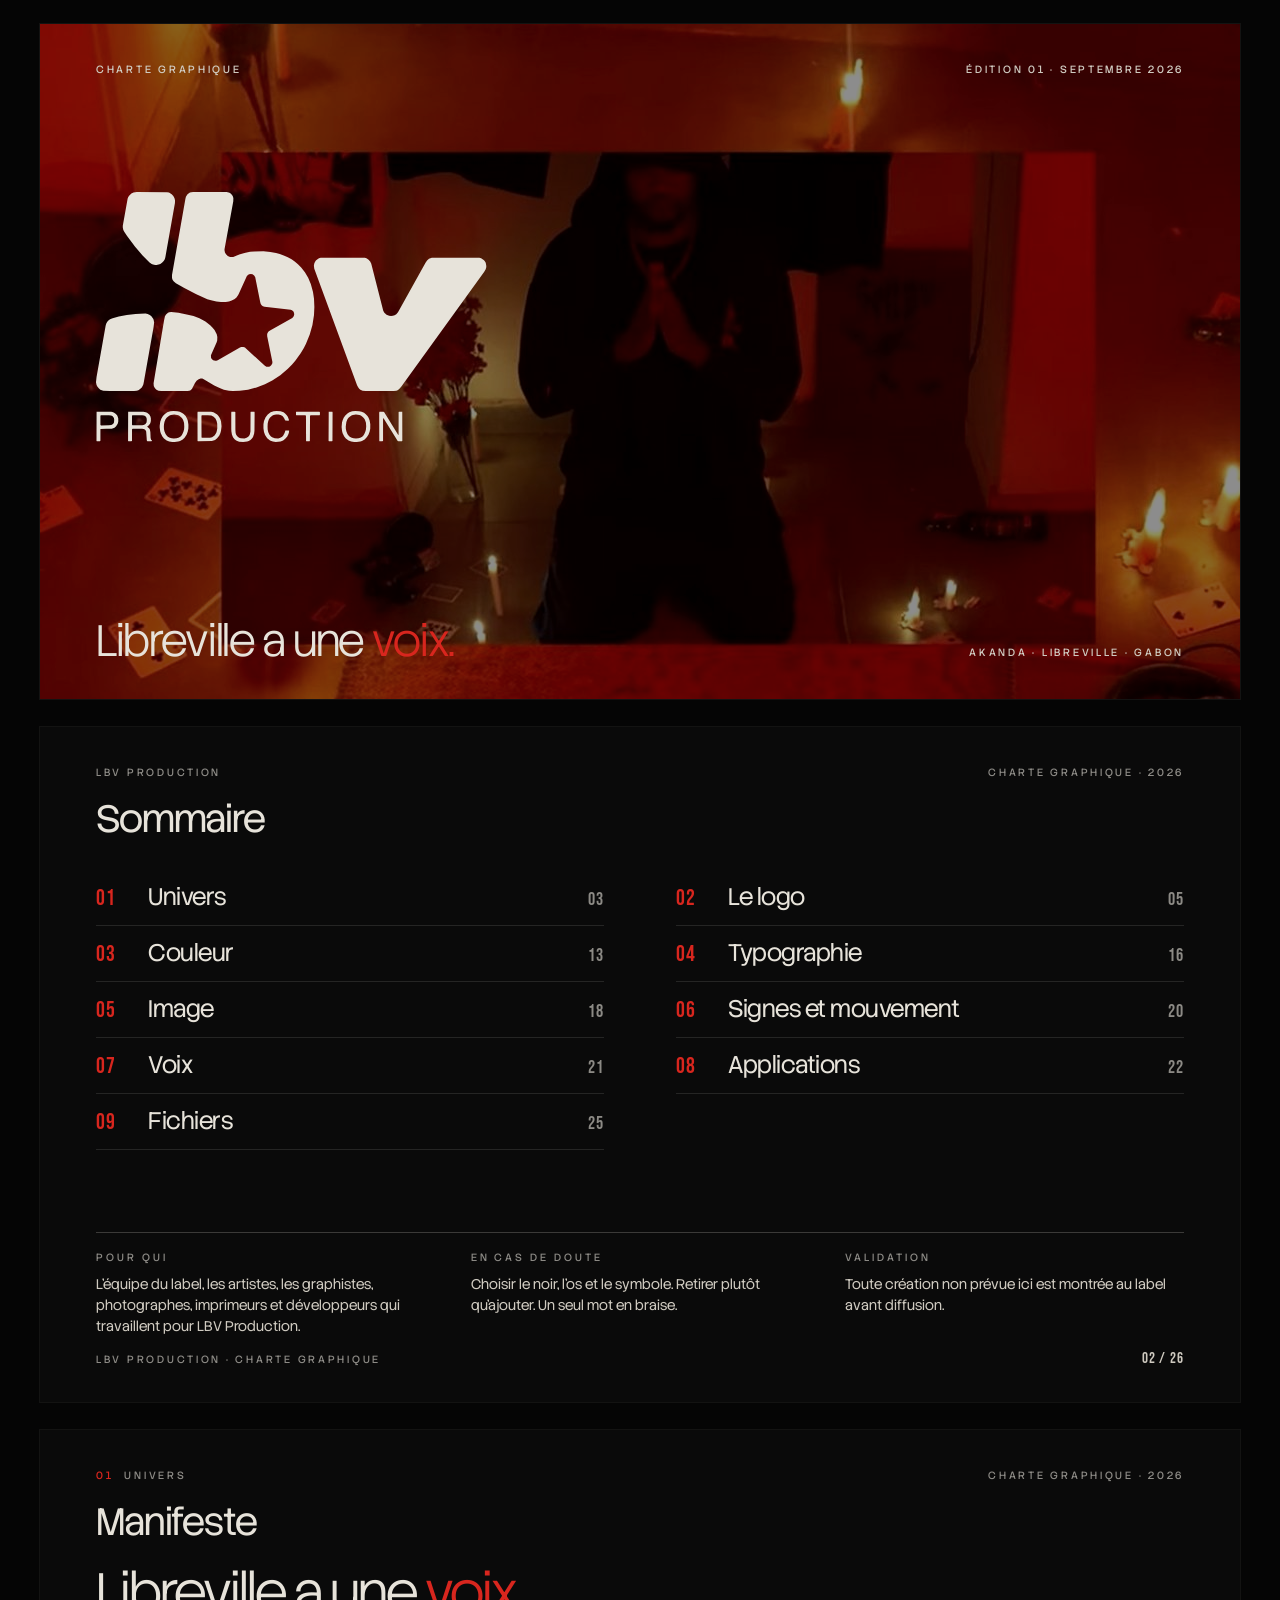
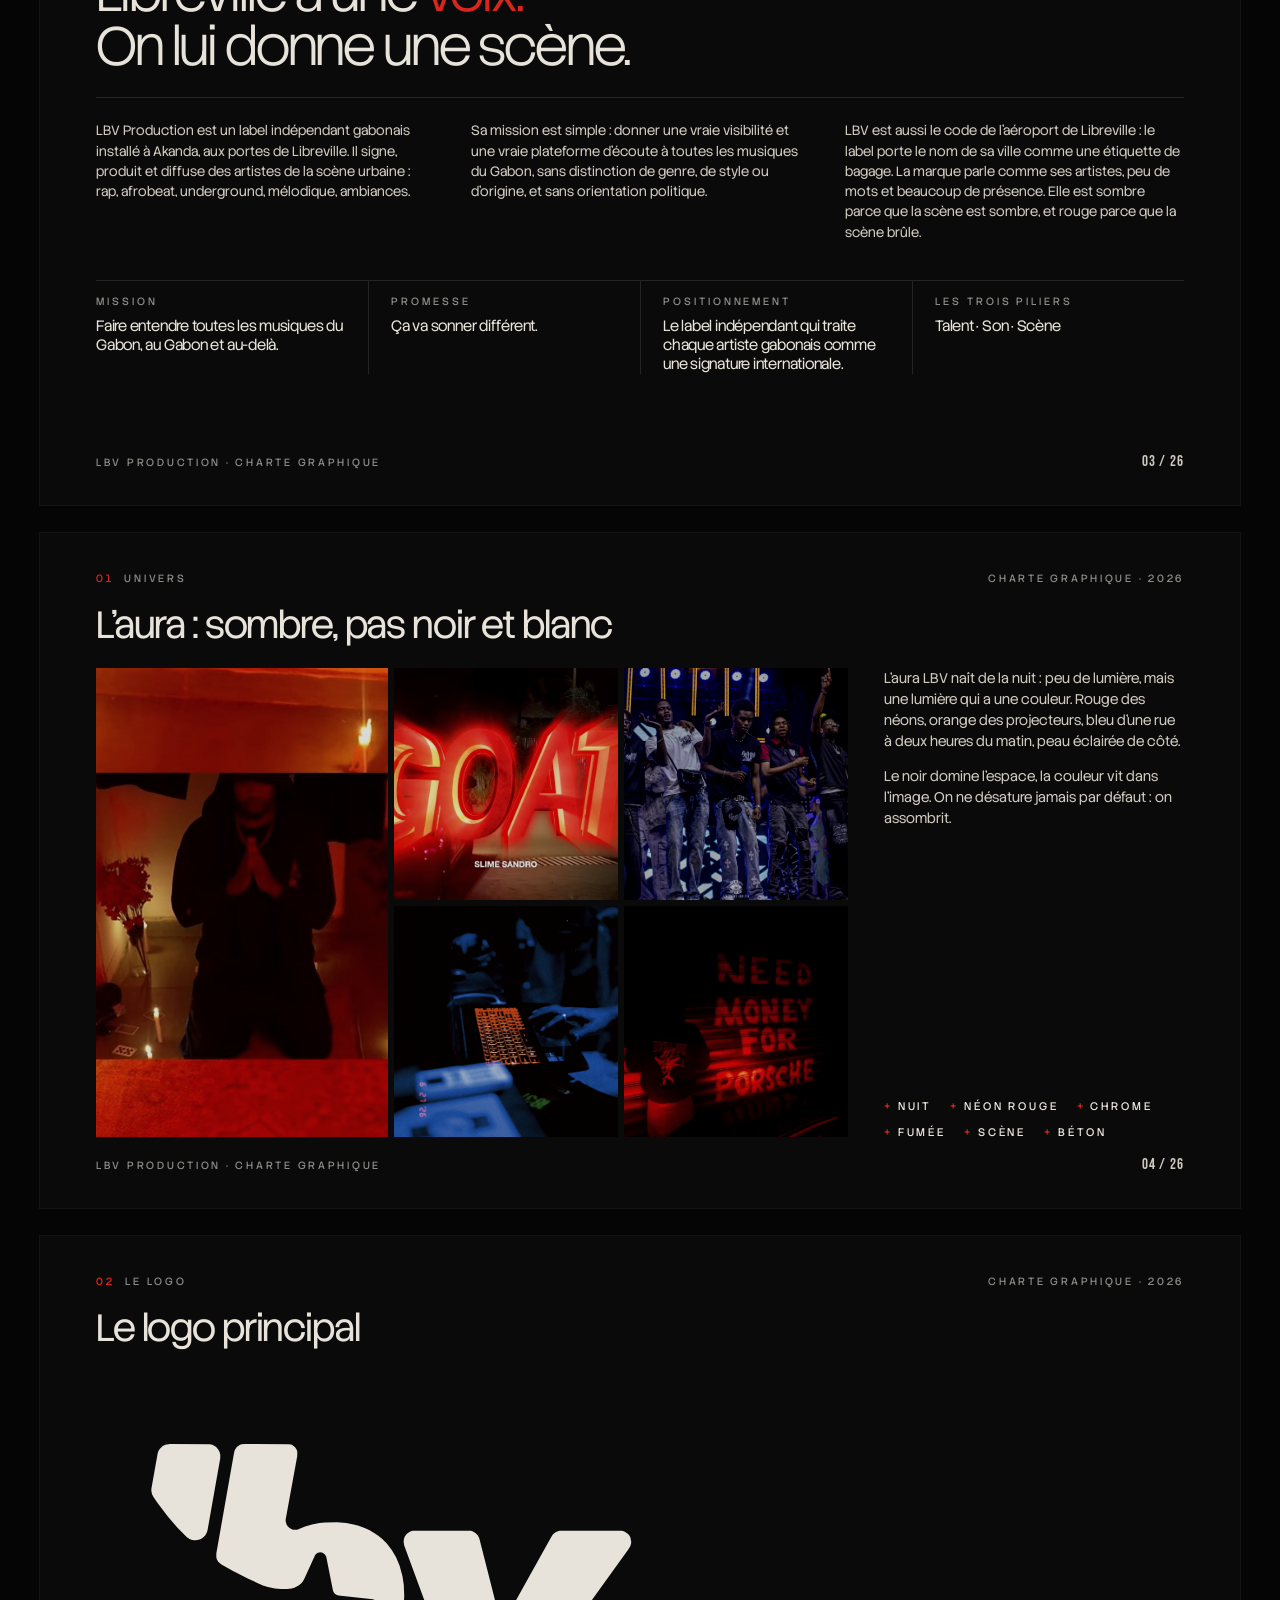
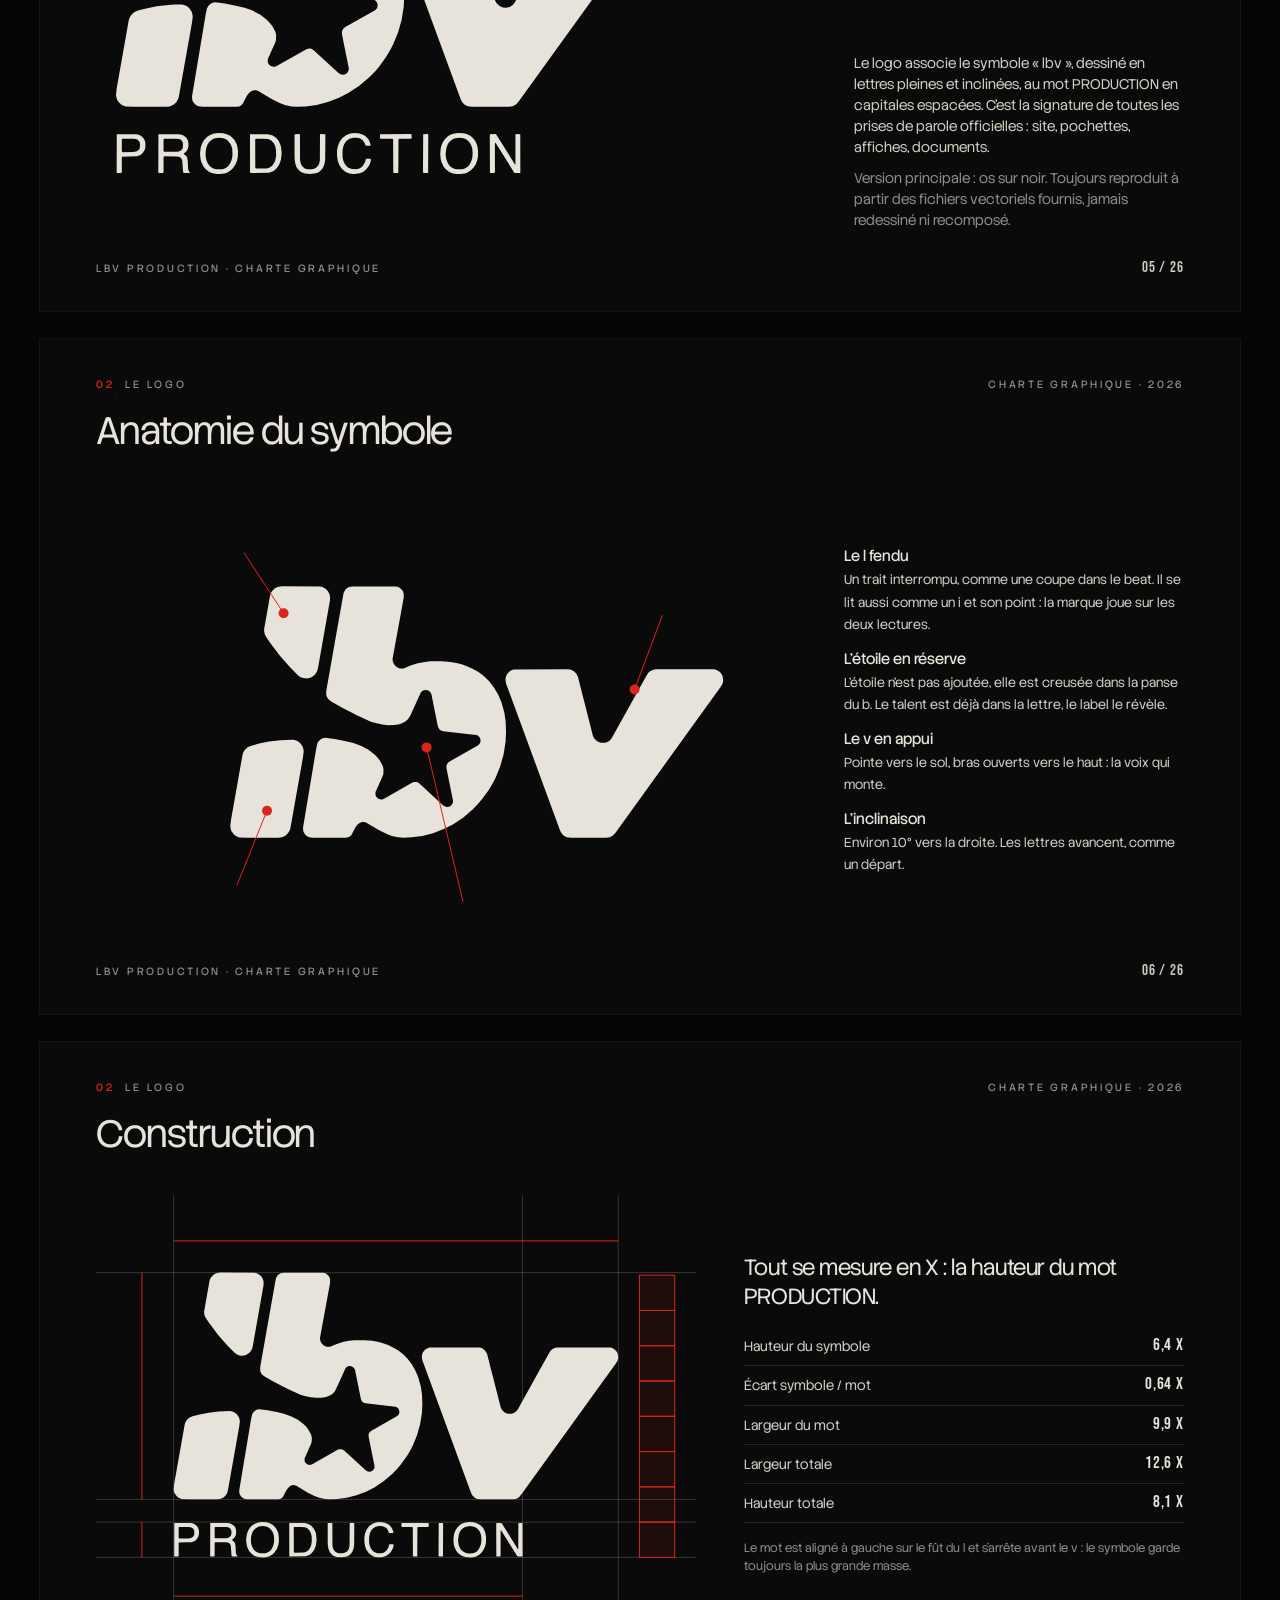
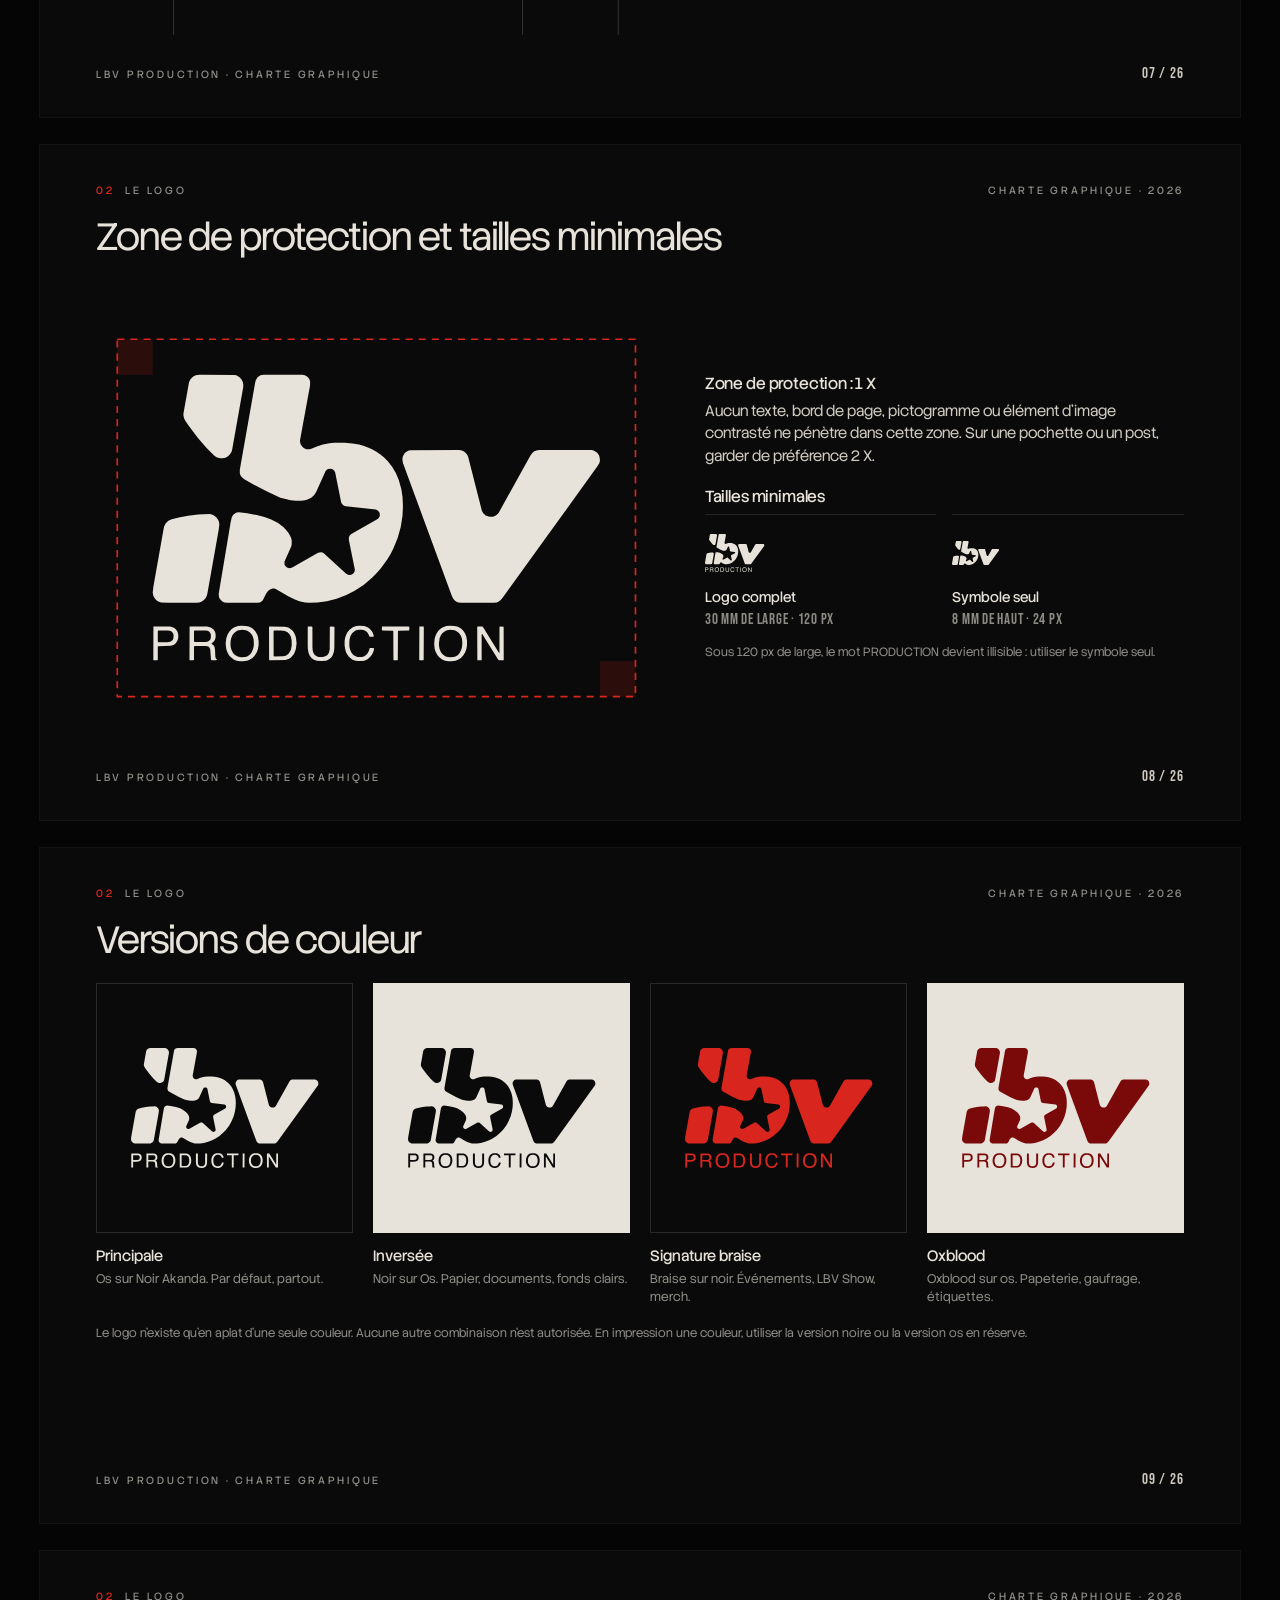
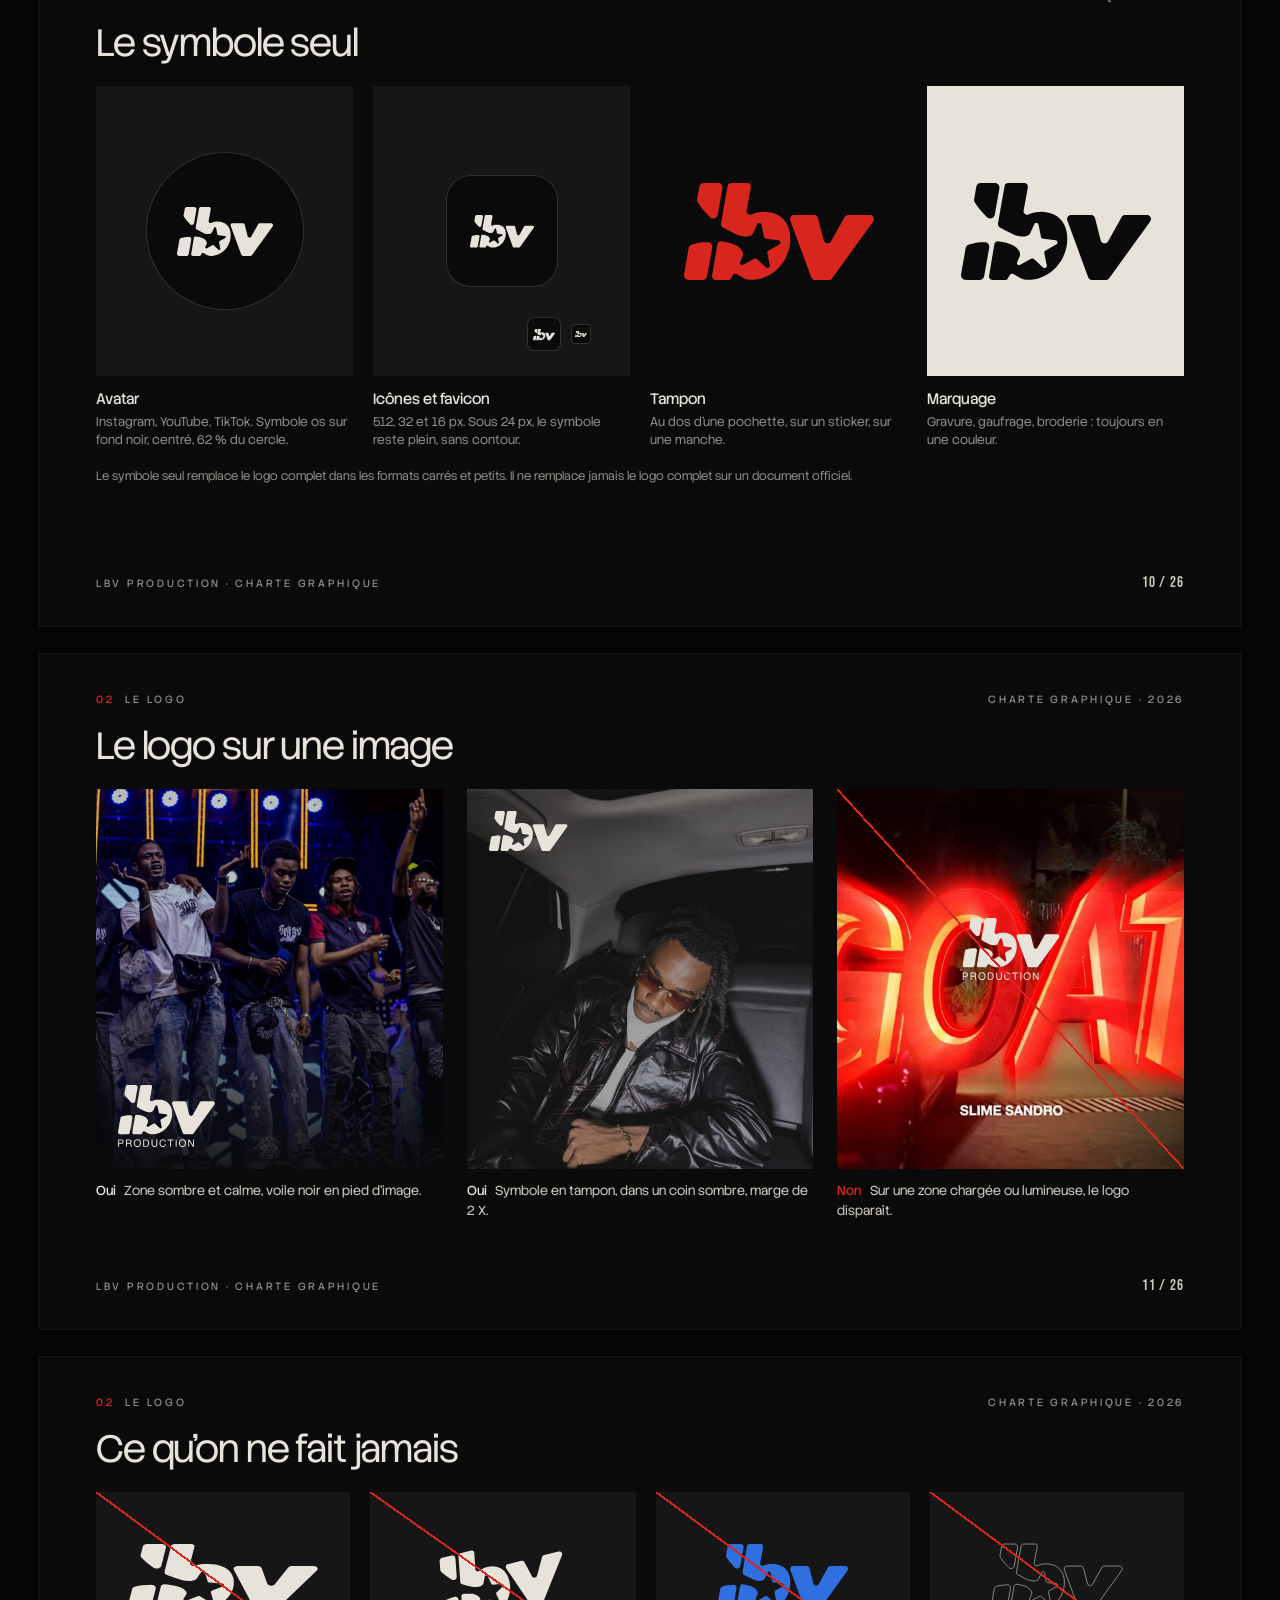
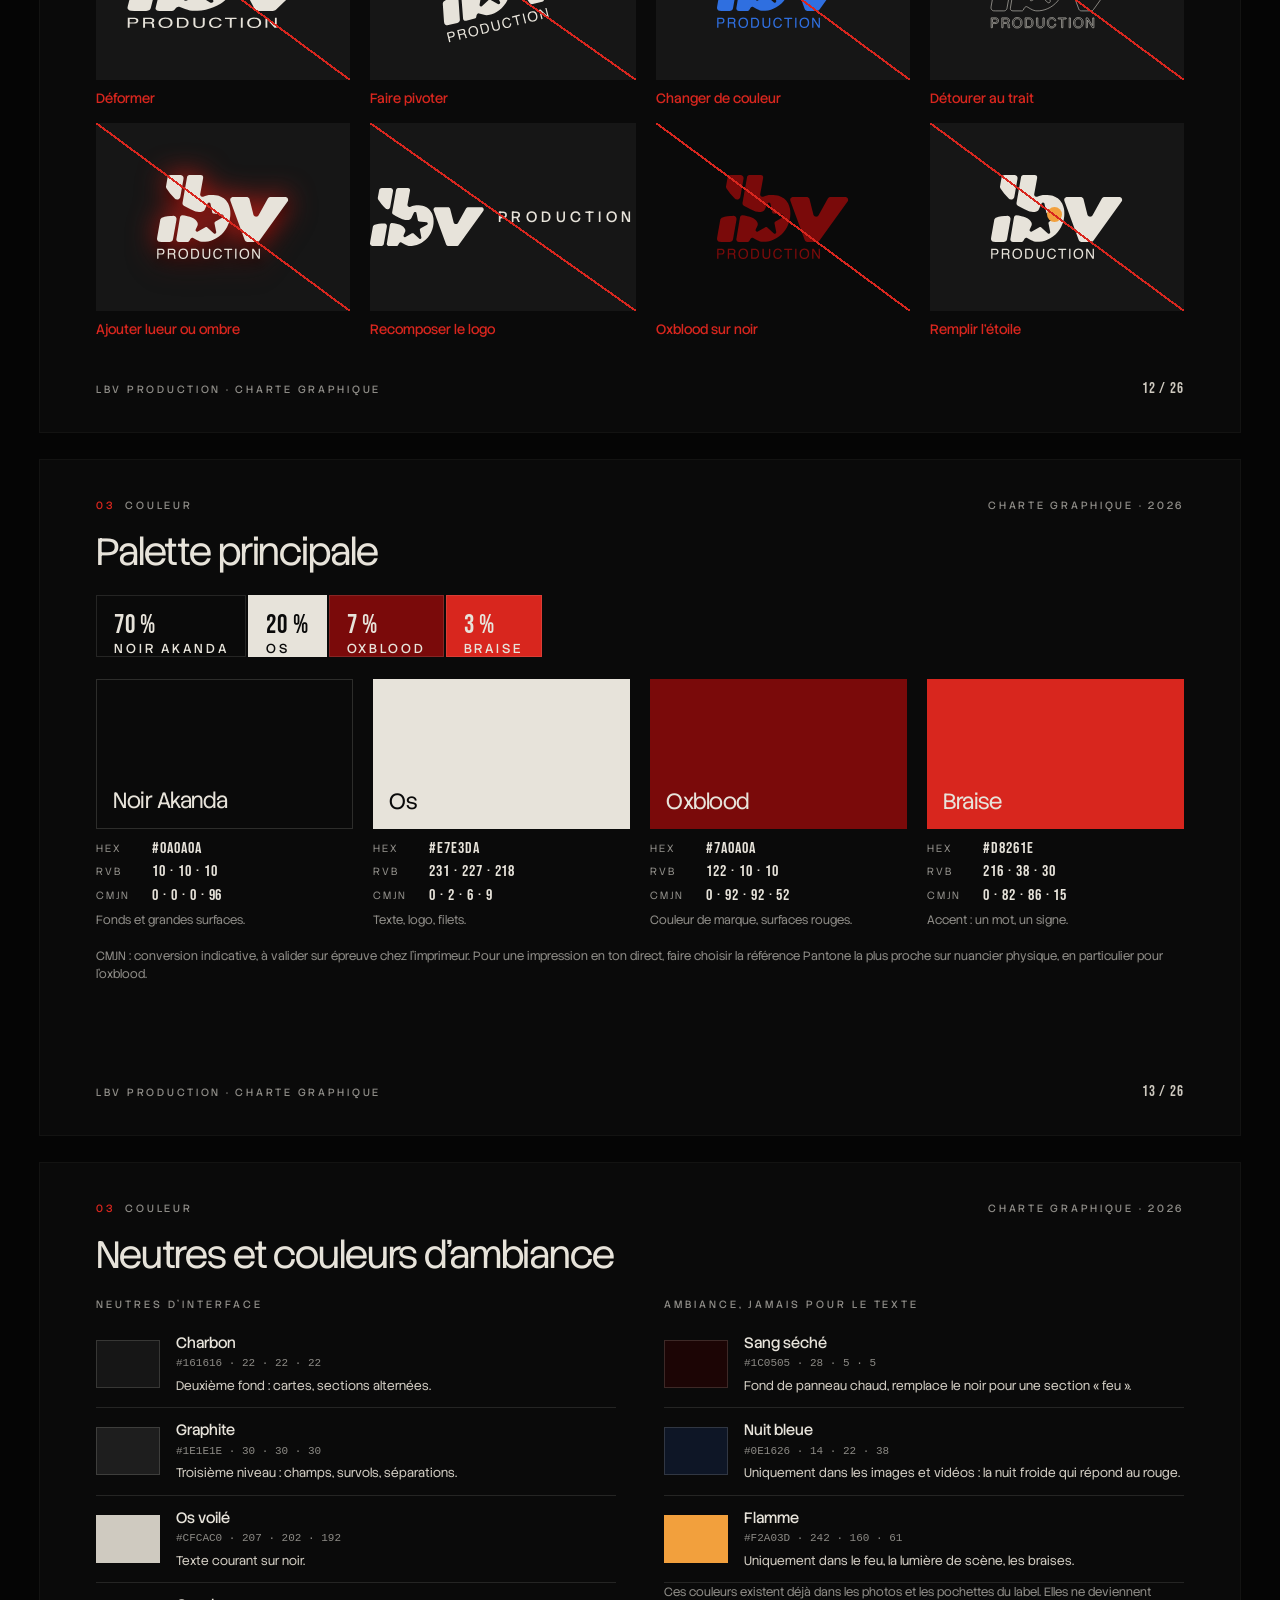
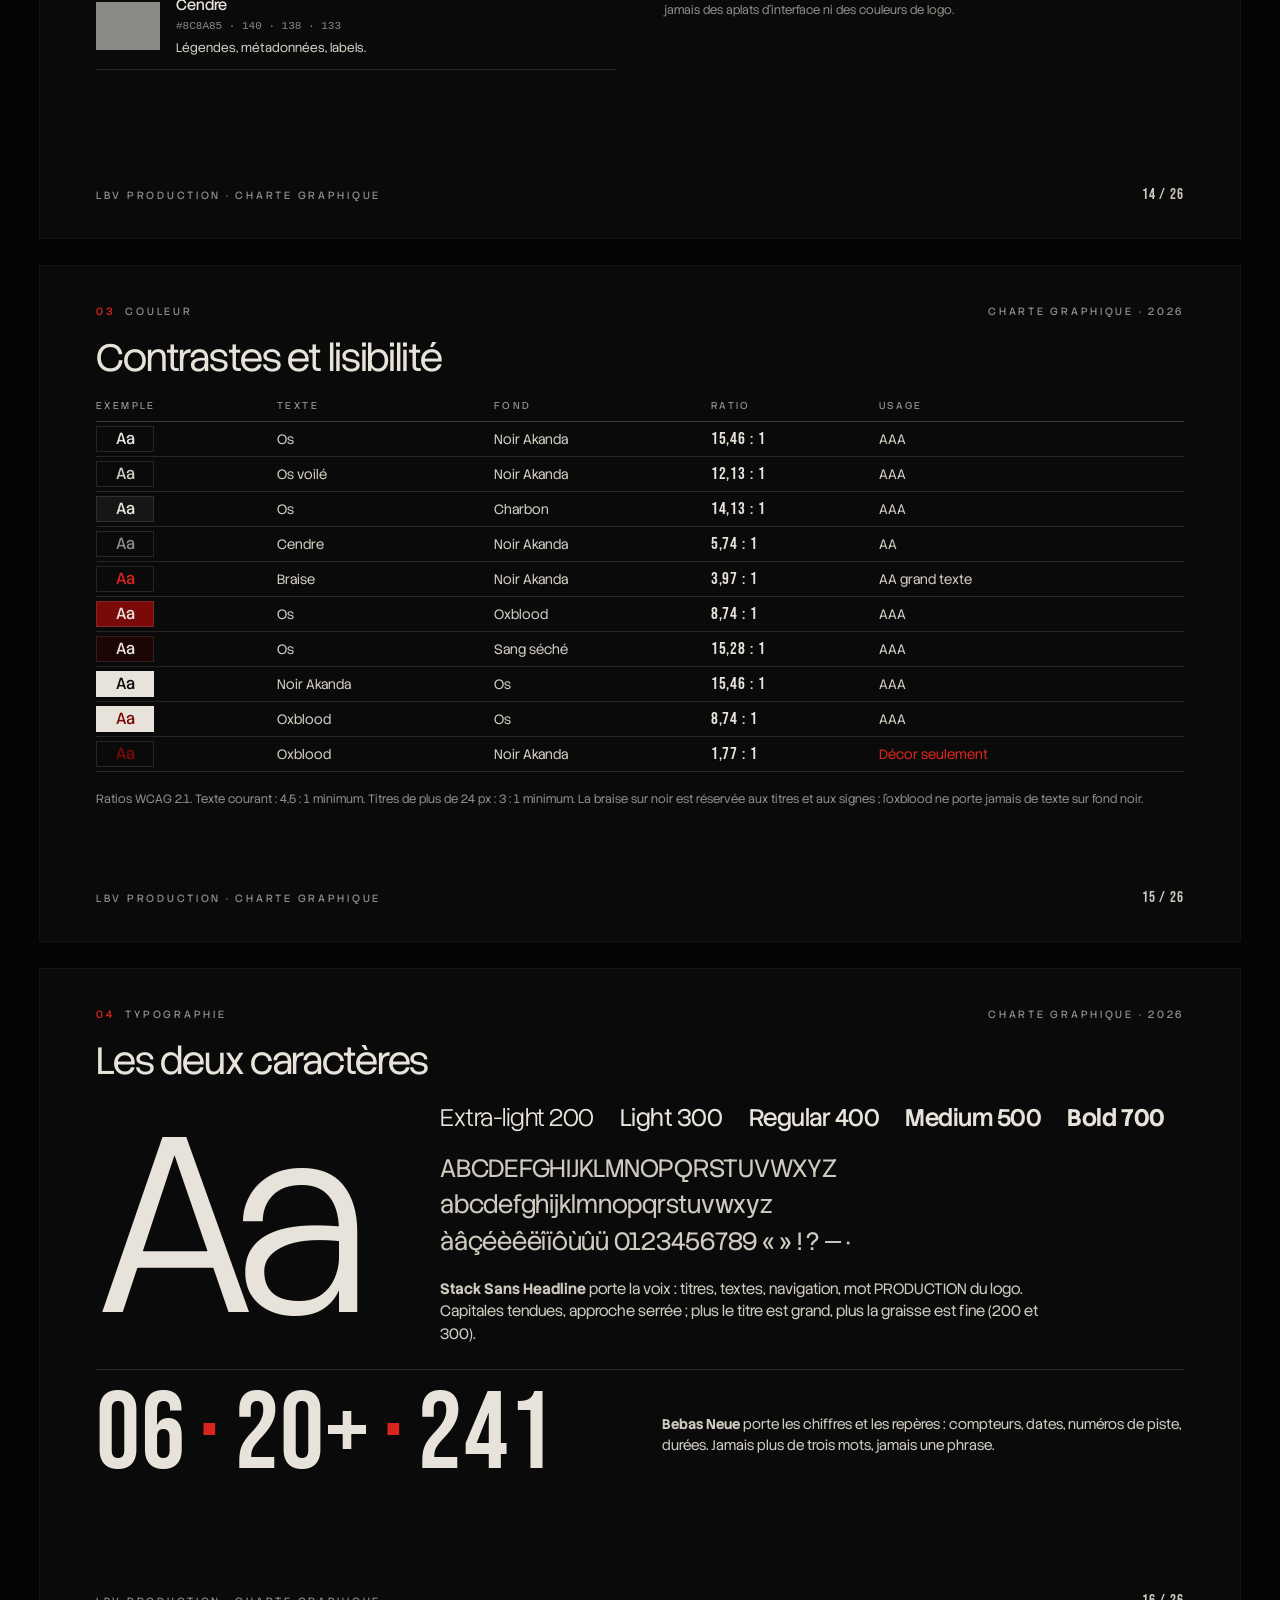
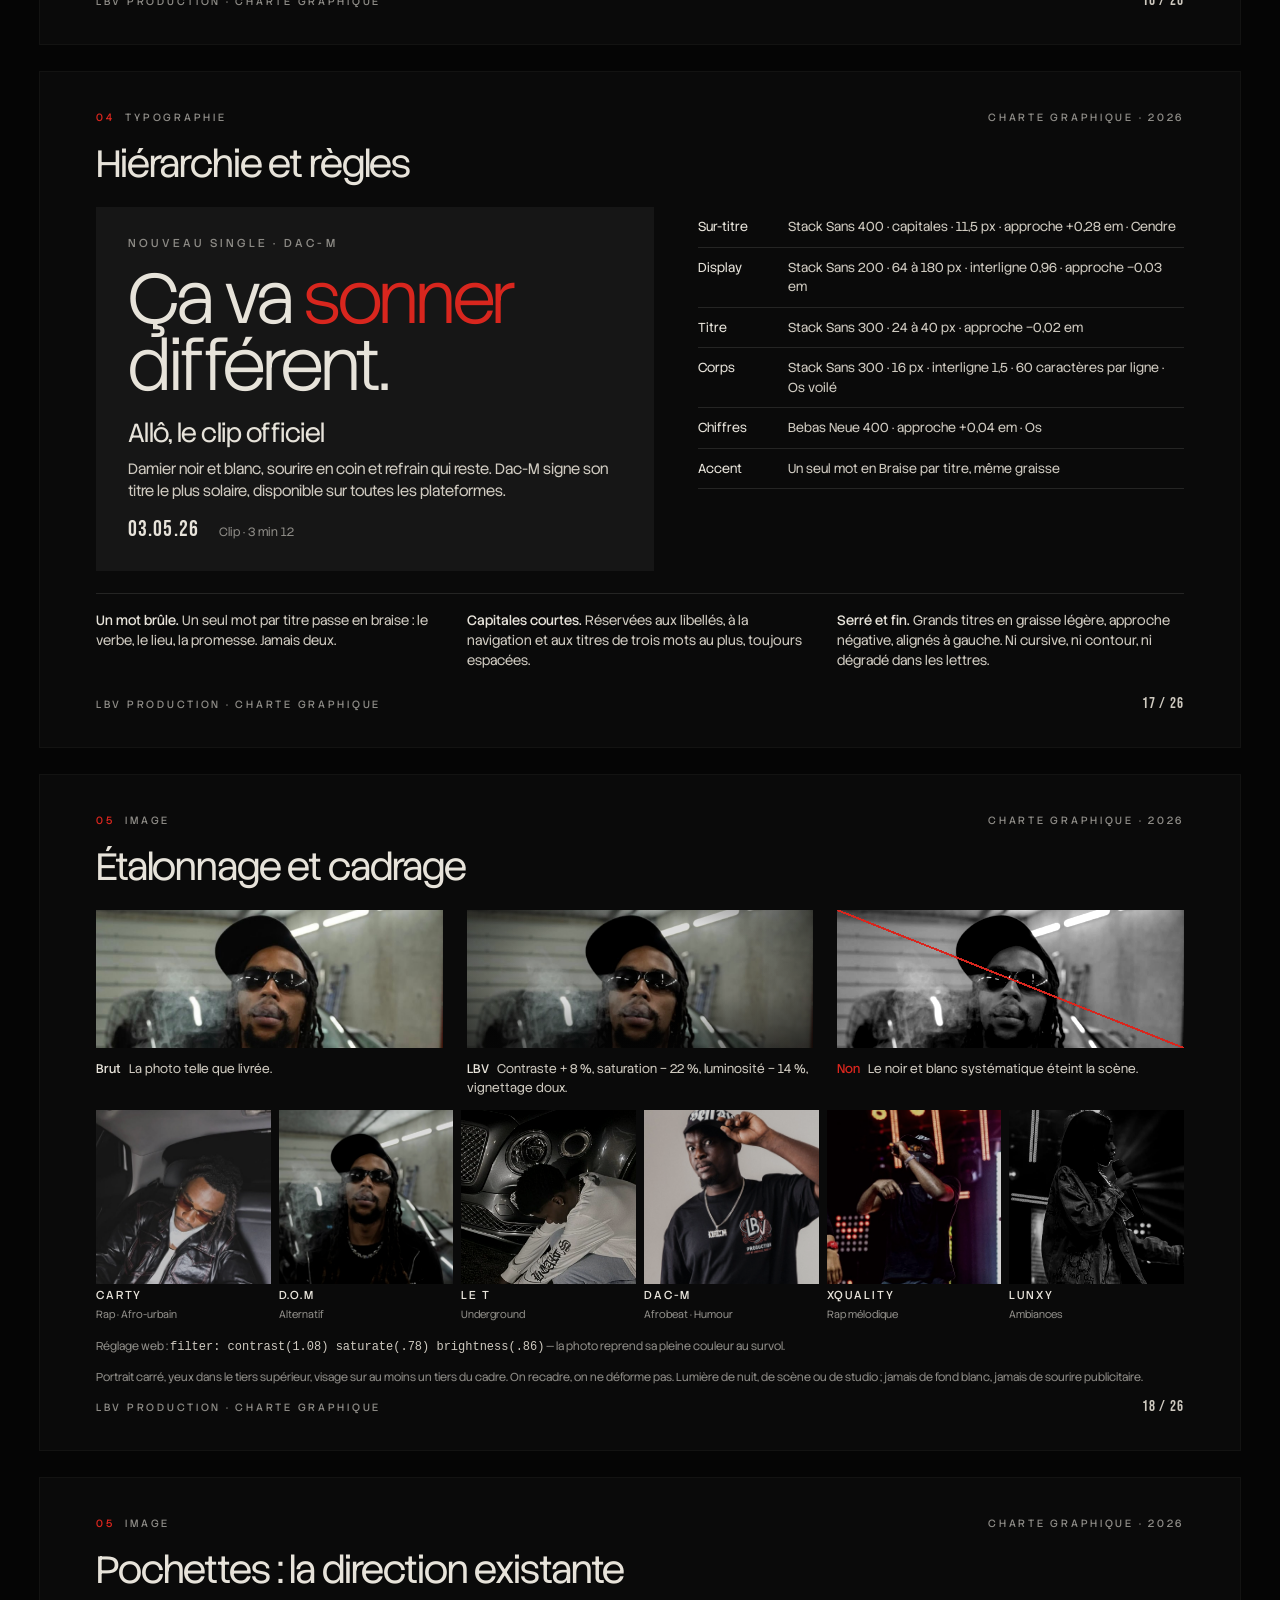
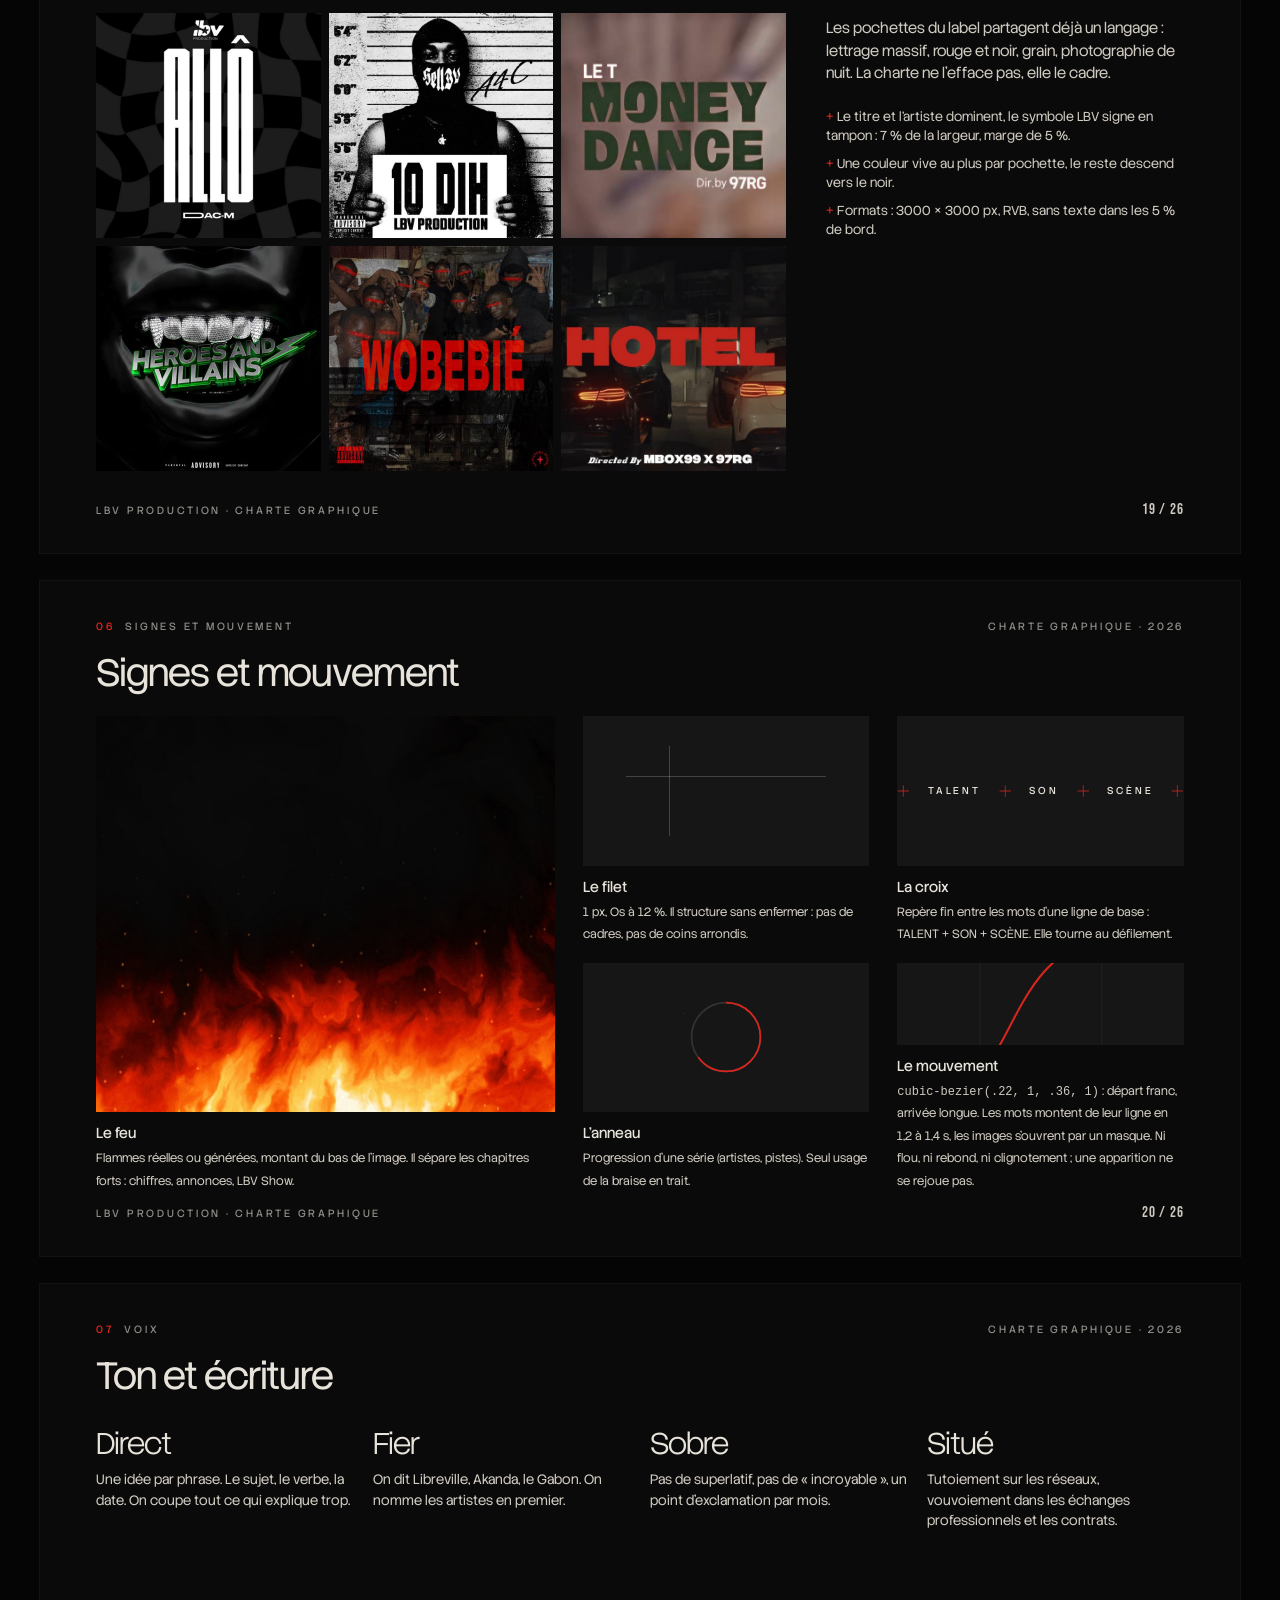
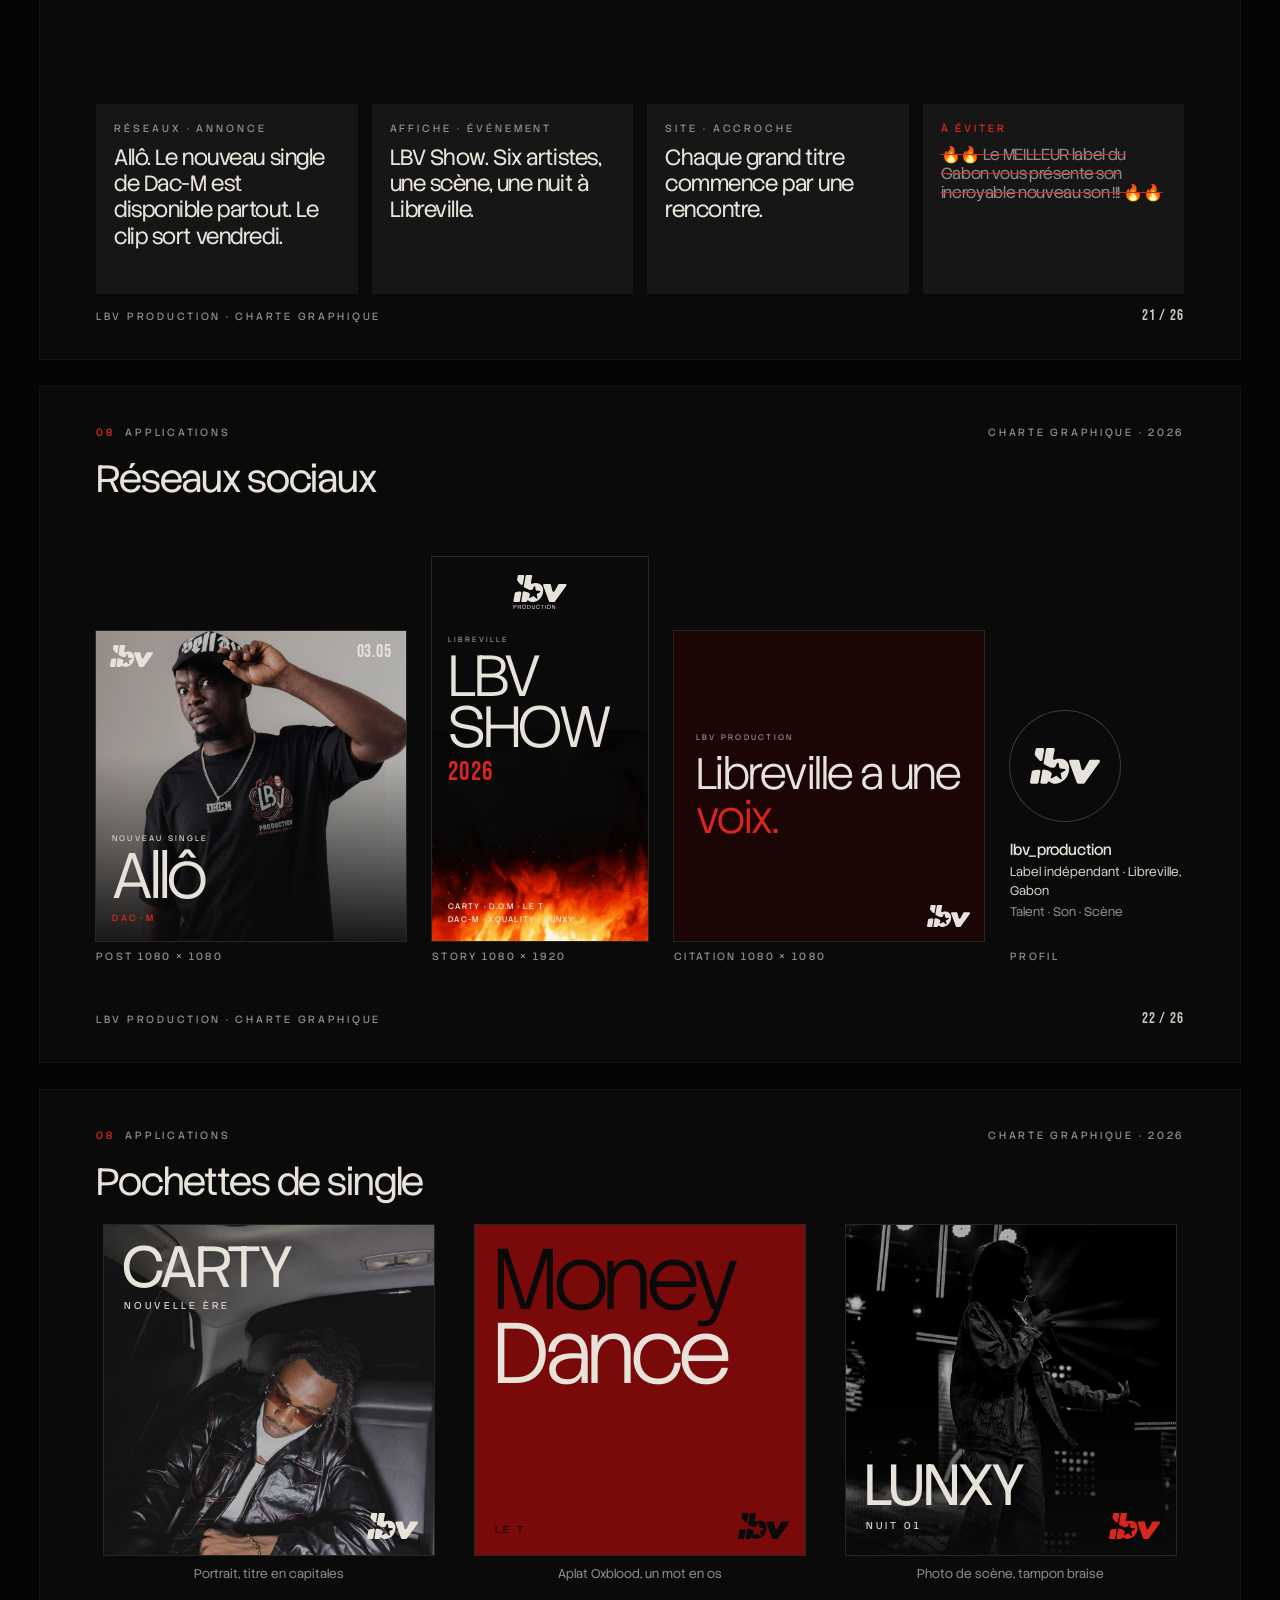
==== commit 778c1fb4: "Charte resserrée à 26 planches Retiré - Les neuf intercalaires de chapitre : le numéro de chapitre r" ====
--- a/charte/index.html
+++ b/charte/index.html
@@ -252,7 +252,7 @@
 .checks li::before { content: "+ "; color: var(--braise); }
 
 /* Signes */
-.signs { display: grid; grid-template-columns: 1.6fr 1fr 1fr; grid-template-rows: 1fr 1fr; gap: 22px 28px; flex: 1; }
+.signs { display: grid; grid-template-columns: 1.6fr 1fr 1fr; grid-template-rows: minmax(0, 1fr) minmax(0, 1fr); gap: 18px 28px; flex: 1; min-height: 0; }
 .signs figure { display: flex; flex-direction: column; gap: 10px; min-height: 0; }
 .s-fire { grid-row: span 2; }
 .s-fire img { width: 100%; flex: 1; min-height: 0; object-fit: cover; object-position: center 85%; }
@@ -426,6 +426,57 @@
   .page { transform: none; box-shadow: none; }
 }
 .cw { font: 400 10px/1 var(--display); letter-spacing: .28em; color: var(--os); }
+
+/* ---------- Blocs regroupés (charte resserrée) ---------- */
+.pillars { display: grid; grid-template-columns: repeat(4, 1fr); gap: 0; border-top: 1px solid var(--line); margin-top: 22px; }
+.pillars > div { padding: 18px 22px 0 0; }
+.pillars > div + div { padding-left: 22px; border-left: 1px solid var(--line); }
+.pillars p { font: 300 17px/1.25 var(--display); letter-spacing: -.015em; color: var(--os); }
+.bebas-strip { display: grid; grid-template-columns: 1fr 1fr; gap: 44px; align-items: center; border-top: 1px solid var(--line); padding-top: 20px; margin-top: 6px; }
+.bebas-strip .big-num { font-size: 110px; }
+.bebas-strip p { font-size: 14px; }
+.rules-strip { border-top: 1px solid var(--line); padding-top: 16px; margin-top: 4px; }
+.rules-strip p { font-size: 13.5px; }
+.rules-strip b { color: var(--os); font-weight: 400; }
+.grade .g-img { height: 250px; }
+.grade figcaption { font-size: 12.5px; }
+.curve-demo svg { display: block; }
+
+/* Ajustements des planches regroupées : tout doit tenir au-dessus du pied de page */
+.mani { gap: 24px; }
+.mani-big { font-size: 54px; }
+.mani-cols p { font-size: 13.5px; }
+.pillars { margin-top: 14px; }
+.pillars > div { padding-top: 14px; }
+.pillars p { font-size: 15px; }
+.swatch .chip { height: 150px; }
+.swatch dl { margin: 10px 0 6px; }
+.swatch p { font-size: 12px; }
+.dom-bar { height: 62px; margin-bottom: 4px; }
+.dom-bar span { font-size: 26px; }
+.grade .g-img { height: 160px; }
+.artists .sq { aspect-ratio: 1; }
+.artists { gap: 8px; }
+.artists figcaption { margin-top: 6px; }
+.artists b { font-size: 11.5px; letter-spacing: .16em; }
+.artists span { font-size: 10.5px; }
+
+.grade { flex: none; }
+.artists { flex: none; }
+.image-page .body { gap: 12px; }
+.grade .g-img { height: 150px; }
+
+.signs figcaption span { font-size: 12px; line-height: 1.4; }
+.s-demo { min-height: 0; flex: 1; }
+
+.signs { grid-auto-rows: minmax(0, 1fr); align-items: stretch; }
+.signs figure { min-height: 0; overflow: hidden; }
+.signs figcaption { flex: none; }
+.s-fire img { min-height: 0; }
+
+.image-page .g-img { height: 138px; }
+.image-page .artists figcaption { margin-top: 4px; }
+.image-page .small { font-size: 11.5px; }
 </style>
 </head>
 <body>
@@ -436,45 +487,27 @@
   <div class="cover-top"><span>Charte graphique</span><span>Édition 01 · Septembre 2026</span></div>
   <div class="cover-logo"><svg class="lg" viewBox="175.4 306.5 729.8 467.4" style="height:250px;color:#E7E3DA;" role="img" aria-label="LBV Production"><use href="#lbv-mark"/><use href="#lbv-word"/></svg></div>
   <div class="cover-bottom"><p class="cover-line">Libreville a une <em>voix.</em></p><span>Akanda · Libreville · Gabon</span></div></div></section>
-<section class="sheet"><div class="page toc-page"><header><span>LBV Production</span><span>Charte graphique · 2026</span></header><h2 class="title">Sommaire</h2><div class="body"><ol class="toc"><li><span class="toc-n">01</span><span class="toc-t">Univers</span><span class="toc-p">03</span></li><li><span class="toc-n">02</span><span class="toc-t">Le logo</span><span class="toc-p">08</span></li><li><span class="toc-n">03</span><span class="toc-t">Couleur</span><span class="toc-p">18</span></li><li><span class="toc-n">04</span><span class="toc-t">Typographie</span><span class="toc-p">23</span></li><li><span class="toc-n">05</span><span class="toc-t">Image</span><span class="toc-p">28</span></li><li><span class="toc-n">06</span><span class="toc-t">Signes et mouvement</span><span class="toc-p">32</span></li><li><span class="toc-n">07</span><span class="toc-t">Voix</span><span class="toc-p">35</span></li><li><span class="toc-n">08</span><span class="toc-t">Applications</span><span class="toc-p">37</span></li><li><span class="toc-n">09</span><span class="toc-t">Fichiers</span><span class="toc-p">44</span></li></ol>
+<section class="sheet"><div class="page toc-page"><header><span>LBV Production</span><span>Charte graphique · 2026</span></header><h2 class="title">Sommaire</h2><div class="body"><ol class="toc"><li><span class="toc-n">01</span><span class="toc-t">Univers</span><span class="toc-p">03</span></li><li><span class="toc-n">02</span><span class="toc-t">Le logo</span><span class="toc-p">05</span></li><li><span class="toc-n">03</span><span class="toc-t">Couleur</span><span class="toc-p">13</span></li><li><span class="toc-n">04</span><span class="toc-t">Typographie</span><span class="toc-p">16</span></li><li><span class="toc-n">05</span><span class="toc-t">Image</span><span class="toc-p">18</span></li><li><span class="toc-n">06</span><span class="toc-t">Signes et mouvement</span><span class="toc-p">20</span></li><li><span class="toc-n">07</span><span class="toc-t">Voix</span><span class="toc-p">21</span></li><li><span class="toc-n">08</span><span class="toc-t">Applications</span><span class="toc-p">22</span></li><li><span class="toc-n">09</span><span class="toc-t">Fichiers</span><span class="toc-p">25</span></li></ol>
   <div class="howto">
     <div><span class="eyebrow">Pour qui</span><p>L’équipe du label, les artistes, les graphistes, photographes, imprimeurs et développeurs qui travaillent pour LBV Production.</p></div>
     <div><span class="eyebrow">En cas de doute</span><p>Choisir le noir, l’os et le symbole. Retirer plutôt qu’ajouter. Un seul mot en braise.</p></div>
     <div><span class="eyebrow">Validation</span><p>Toute création non prévue ici est montrée au label avant diffusion.</p></div>
-  </div></div><footer><span>LBV Production · Charte graphique</span><span class="pnum">02 / 45</span></footer></div></section>
-<section class="sheet"><div class="page divider">
-  <img class="div-img" src="img/scene-lbv-show.jpg" alt="" style="object-position:center 40%">
-  <div class="div-num">01</div>
-  <div class="div-txt"><span class="eyebrow">Chapitre 01</span><h2>Univers</h2><p>D’où vient la marque, ce qu’elle défend, l’aura qu’elle dégage.</p></div><footer><span>LBV Production · Charte graphique</span><span class="pnum">03 / 45</span></footer></div></section>
+  </div></div><footer><span>LBV Production · Charte graphique</span><span class="pnum">02 / 26</span></footer></div></section>
 <section class="sheet"><div class="page manifesto"><header><span><b>01</b> Univers</span><span>Charte graphique · 2026</span></header><h2 class="title">Manifeste</h2><div class="body">
   <div class="mani">
     <p class="mani-big">Libreville a une <em>voix.</em><br>On lui donne une scène.</p>
     <div class="mani-cols">
       <p>LBV Production est un label indépendant gabonais installé à Akanda, aux portes de Libreville. Il signe, produit et diffuse des artistes de la scène urbaine : rap, afrobeat, underground, mélodique, ambiances.</p>
       <p>Sa mission est simple : donner une vraie visibilité et une vraie plateforme d’écoute à toutes les musiques du Gabon, sans distinction de genre, de style ou d’origine, et sans orientation politique.</p>
-      <p>La marque parle comme ses artistes : peu de mots, beaucoup de présence. Elle vit la nuit, sous les projecteurs, dans les voitures et les studios. Elle est sombre parce que la scène est sombre, et rouge parce que la scène brûle.</p>
-    </div>
-  </div></div><footer><span>LBV Production · Charte graphique</span><span class="pnum">04 / 45</span></footer></div></section>
-<section class="sheet"><div class="page "><header><span><b>01</b> Univers</span><span>Charte graphique · 2026</span></header><h2 class="title">Trois lettres, une ville</h2><div class="body">
-  <div class="iata">
-    <div class="iata-code">LBV</div>
-    <div class="iata-text">
-      <p class="lead">LBV est le code international de l’aéroport de Libreville. Le label porte le nom de sa ville comme on porte une étiquette de bagage : c’est d’ici qu’on part.</p>
-      <p>Cette origine fonde tout le système : la marque est urbaine, située, fière d’un lieu. Elle peut jouer avec les codes du voyage (billet, porte, destination) sans jamais devenir une compagnie aérienne.</p>
-      <div class="triad"><div><b>Talent</b><span>On signe des voix singulières, pas des profils.</span></div><div><b>Son</b><span>On produit exigeant, on distribue partout.</span></div><div><b>Scène</b><span>On fait exister la musique en vrai, au LBV Show.</span></div></div>
-    </div>
-  </div></div><footer><span>LBV Production · Charte graphique</span><span class="pnum">05 / 45</span></footer></div></section>
-<section class="sheet"><div class="page "><header><span><b>01</b> Univers</span><span>Charte graphique · 2026</span></header><h2 class="title">Plateforme de marque</h2><div class="body">
-  <div class="platform">
-    <div class="pf"><span class="eyebrow">Mission</span><p>Faire entendre toutes les musiques du Gabon, au Gabon et au-delà.</p></div>
-    <div class="pf"><span class="eyebrow">Vision</span><p>Que « made in Libreville » devienne une référence de la musique urbaine africaine.</p></div>
-    <div class="pf"><span class="eyebrow">Promesse</span><p>Ça va sonner différent.</p></div>
-    <div class="pf"><span class="eyebrow">Positionnement</span><p>Le label indépendant qui traite chaque artiste gabonais comme une signature internationale.</p></div>
-  </div>
-  <div class="traits">
-    <span class="eyebrow">Personnalité</span>
-    <ul><li><b>Sombre</b>, jamais triste</li><li><b>Sélect</b>, jamais distant</li><li><b>Fier</b>, jamais arrogant</li><li><b>Brut</b>, jamais négligé</li><li><b>Local</b>, jamais petit</li></ul>
-  </div></div><footer><span>LBV Production · Charte graphique</span><span class="pnum">06 / 45</span></footer></div></section>
+      <p>LBV est aussi le code de l’aéroport de Libreville : le label porte le nom de sa ville comme une étiquette de bagage. La marque parle comme ses artistes, peu de mots et beaucoup de présence. Elle est sombre parce que la scène est sombre, et rouge parce que la scène brûle.</p>
+    </div>
+    <div class="pillars">
+      <div><span class="eyebrow">Mission</span><p>Faire entendre toutes les musiques du Gabon, au Gabon et au-delà.</p></div>
+      <div><span class="eyebrow">Promesse</span><p>Ça va sonner différent.</p></div>
+      <div><span class="eyebrow">Positionnement</span><p>Le label indépendant qui traite chaque artiste gabonais comme une signature internationale.</p></div>
+      <div><span class="eyebrow">Les trois piliers</span><p>Talent · Son · Scène</p></div>
+    </div>
+  </div></div><footer><span>LBV Production · Charte graphique</span><span class="pnum">03 / 26</span></footer></div></section>
 <section class="sheet"><div class="page mood-page"><header><span><b>01</b> Univers</span><span>Charte graphique · 2026</span></header><h2 class="title">L’aura : sombre, pas noir et blanc</h2><div class="body">
   <div class="mood">
     <figure class="m1"><img src="img/nuit-rouge.jpg" alt=""></figure>
@@ -488,14 +521,10 @@
     <p>L’aura LBV naît de la nuit : peu de lumière, mais une lumière qui a une couleur. Rouge des néons, orange des projecteurs, bleu d’une rue à deux heures du matin, peau éclairée de côté.</p>
     <p>Le noir domine l’espace, la couleur vit dans l’image. On ne désature jamais par défaut : on assombrit.</p>
     <ul class="keywords"><li>Nuit</li><li>Néon rouge</li><li>Chrome</li><li>Fumée</li><li>Scène</li><li>Béton</li></ul>
-  </div></div><footer><span>LBV Production · Charte graphique</span><span class="pnum">07 / 45</span></footer></div></section>
-<section class="sheet"><div class="page divider">
-  <img class="div-img" src="img/plage.jpg" alt="" style="object-position:center 60%">
-  <div class="div-num">02</div>
-  <div class="div-txt"><span class="eyebrow">Chapitre 02</span><h2>Le logo</h2><p>Un symbole dense, un mot sobre. Des règles pour ne jamais l’affaiblir.</p></div><footer><span>LBV Production · Charte graphique</span><span class="pnum">08 / 45</span></footer></div></section>
+  </div></div><footer><span>LBV Production · Charte graphique</span><span class="pnum">04 / 26</span></footer></div></section>
 <section class="sheet"><div class="page "><header><span><b>02</b> Le logo</span><span>Charte graphique · 2026</span></header><h2 class="title">Le logo principal</h2><div class="body">
   <div class="logo-hero"><svg class="lg" viewBox="175.4 306.5 729.8 467.4" style="height:330px;color:#E7E3DA;" role="img" aria-label="LBV Production"><use href="#lbv-mark"/><use href="#lbv-word"/></svg></div>
-  <div class="logo-hero-cap"><p>Le logo associe le symbole « lbv », dessiné en lettres pleines et inclinées, au mot PRODUCTION en capitales espacées. C’est la signature de toutes les prises de parole officielles : site, pochettes, affiches, documents.</p><p class="small">Version principale : os sur noir. Toujours reproduit à partir des fichiers vectoriels fournis, jamais redessiné ni recomposé.</p></div></div><footer><span>LBV Production · Charte graphique</span><span class="pnum">09 / 45</span></footer></div></section>
+  <div class="logo-hero-cap"><p>Le logo associe le symbole « lbv », dessiné en lettres pleines et inclinées, au mot PRODUCTION en capitales espacées. C’est la signature de toutes les prises de parole officielles : site, pochettes, affiches, documents.</p><p class="small">Version principale : os sur noir. Toujours reproduit à partir des fichiers vectoriels fournis, jamais redessiné ni recomposé.</p></div></div><footer><span>LBV Production · Charte graphique</span><span class="pnum">05 / 26</span></footer></div></section>
 <section class="sheet"><div class="page "><header><span><b>02</b> Le logo</span><span>Charte graphique · 2026</span></header><h2 class="title">Anatomie du symbole</h2><div class="body">
   <div class="anat">
     <svg class="anat-svg" viewBox="65.4 196.5 949.8 592.2" style="height:400px">
@@ -513,7 +542,7 @@
       <li><b>Le v en appui</b><span>Pointe vers le sol, bras ouverts vers le haut : la voix qui monte.</span></li>
       <li><b>L’inclinaison</b><span>Environ 10° vers la droite. Les lettres avancent, comme un départ.</span></li>
     </ul>
-  </div></div><footer><span>LBV Production · Charte graphique</span><span class="pnum">10 / 45</span></footer></div></section>
+  </div></div><footer><span>LBV Production · Charte graphique</span><span class="pnum">06 / 26</span></footer></div></section>
 <section class="sheet"><div class="page "><header><span><b>02</b> Le logo</span><span>Charte graphique · 2026</span></header><h2 class="title">Construction</h2><div class="body">
   <div class="constr">
     <svg viewBox="48 179.1 984.6 722.2" style="height:440px;width:599.9px" class="constr-svg">
@@ -538,7 +567,7 @@
       </table>
       <p class="small">Le mot est aligné à gauche sur le fût du l et s’arrête avant le v : le symbole garde toujours la plus grande masse.</p>
     </div>
-  </div></div><footer><span>LBV Production · Charte graphique</span><span class="pnum">11 / 45</span></footer></div></section>
+  </div></div><footer><span>LBV Production · Charte graphique</span><span class="pnum">07 / 26</span></footer></div></section>
 <section class="sheet"><div class="page "><header><span><b>02</b> Le logo</span><span>Charte graphique · 2026</span></header><h2 class="title">Zone de protection et tailles minimales</h2><div class="body">
   <div class="two">
     <div class="protect">
@@ -559,7 +588,7 @@
       </div>
       <p class="small">Sous 120 px de large, le mot PRODUCTION devient illisible : utiliser le symbole seul.</p>
     </div>
-  </div></div><footer><span>LBV Production · Charte graphique</span><span class="pnum">12 / 45</span></footer></div></section>
+  </div></div><footer><span>LBV Production · Charte graphique</span><span class="pnum">08 / 26</span></footer></div></section>
 <section class="sheet"><div class="page "><header><span><b>02</b> Le logo</span><span>Charte graphique · 2026</span></header><h2 class="title">Versions de couleur</h2><div class="body">
   <div class="grid4 versions">
     <div class="ver"><div class="plate" style="background:#0A0A0A;border:1px solid rgba(231,227,218,.14)"><svg class="lg" viewBox="175.4 306.5 729.8 467.4" style="height:120px;color:#E7E3DA;" role="img" aria-label="LBV Production"><use href="#lbv-mark"/><use href="#lbv-word"/></svg></div><b>Principale</b><span>Os sur Noir Akanda. Par défaut, partout.</span></div>
@@ -567,7 +596,7 @@
     <div class="ver"><div class="plate" style="background:#0A0A0A;border:1px solid rgba(231,227,218,.14)"><svg class="lg" viewBox="175.4 306.5 729.8 467.4" style="height:120px;color:#D8261E;" role="img" aria-label="LBV Production"><use href="#lbv-mark"/><use href="#lbv-word"/></svg></div><b>Signature braise</b><span>Braise sur noir. Événements, LBV Show, merch.</span></div>
     <div class="ver"><div class="plate" style="background:#E7E3DA"><svg class="lg" viewBox="175.4 306.5 729.8 467.4" style="height:120px;color:#7A0A0A;" role="img" aria-label="LBV Production"><use href="#lbv-mark"/><use href="#lbv-word"/></svg></div><b>Oxblood</b><span>Oxblood sur os. Papeterie, gaufrage, étiquettes.</span></div>
   </div>
-  <p class="small wide">Le logo n’existe qu’en aplat d’une seule couleur. Aucune autre combinaison n’est autorisée. En impression une couleur, utiliser la version noire ou la version os en réserve.</p></div><footer><span>LBV Production · Charte graphique</span><span class="pnum">13 / 45</span></footer></div></section>
+  <p class="small wide">Le logo n’existe qu’en aplat d’une seule couleur. Aucune autre combinaison n’est autorisée. En impression une couleur, utiliser la version noire ou la version os en réserve.</p></div><footer><span>LBV Production · Charte graphique</span><span class="pnum">09 / 26</span></footer></div></section>
 <section class="sheet"><div class="page "><header><span><b>02</b> Le logo</span><span>Charte graphique · 2026</span></header><h2 class="title">Le symbole seul</h2><div class="body">
   <div class="grid4 sym">
     <div class="ver"><div class="plate tall" style="background:#161616"><div class="avatar"><svg class="lg" viewBox="175.4 306.5 729.8 372.2" style="width:96px;color:#E7E3DA;" role="img" aria-label="LBV"><use href="#lbv-mark"/></svg></div></div><b>Avatar</b><span>Instagram, YouTube, TikTok. Symbole os sur fond noir, centré, 62 % du cercle.</span></div>
@@ -575,13 +604,13 @@
     <div class="ver"><div class="plate tall" style="background:#0A0A0A"><svg class="lg" viewBox="175.4 306.5 729.8 372.2" style="width:190px;color:#D8261E;" role="img" aria-label="LBV"><use href="#lbv-mark"/></svg></div><b>Tampon</b><span>Au dos d’une pochette, sur un sticker, sur une manche.</span></div>
     <div class="ver"><div class="plate tall" style="background:#E7E3DA"><svg class="lg" viewBox="175.4 306.5 729.8 372.2" style="width:190px;color:#0A0A0A;" role="img" aria-label="LBV"><use href="#lbv-mark"/></svg></div><b>Marquage</b><span>Gravure, gaufrage, broderie : toujours en une couleur.</span></div>
   </div>
-  <p class="small wide">Le symbole seul remplace le logo complet dans les formats carrés et petits. Il ne remplace jamais le logo complet sur un document officiel.</p></div><footer><span>LBV Production · Charte graphique</span><span class="pnum">14 / 45</span></footer></div></section>
+  <p class="small wide">Le symbole seul remplace le logo complet dans les formats carrés et petits. Il ne remplace jamais le logo complet sur un document officiel.</p></div><footer><span>LBV Production · Charte graphique</span><span class="pnum">10 / 26</span></footer></div></section>
 <section class="sheet"><div class="page "><header><span><b>02</b> Le logo</span><span>Charte graphique · 2026</span></header><h2 class="title">Le logo sur une image</h2><div class="body">
   <div class="grid3 onimg">
     <figure class="ok"><div class="shot"><img src="img/scene-lbv-show.jpg" alt="" style="object-position:50% 30%"><div class="veil"></div><div class="shot-logo"><svg class="lg" viewBox="175.4 306.5 729.8 467.4" style="height:62px;color:#E7E3DA;" role="img" aria-label="LBV Production"><use href="#lbv-mark"/><use href="#lbv-word"/></svg></div></div><figcaption><b>Oui</b> Zone sombre et calme, voile noir en pied d’image.</figcaption></figure>
     <figure class="ok"><div class="shot"><img src="img/carty.jpg" alt="" style="object-position:50% 45%;filter:contrast(1.08) saturate(.78) brightness(.72)"><div class="shot-logo tl"><svg class="lg" viewBox="175.4 306.5 729.8 372.2" style="height:40px;color:#E7E3DA;" role="img" aria-label="LBV"><use href="#lbv-mark"/></svg></div></div><figcaption><b>Oui</b> Symbole en tampon, dans un coin sombre, marge de 2 X.</figcaption></figure>
     <figure class="no"><div class="shot"><img src="img/neon-goat.jpg" alt=""><div class="shot-logo mid"><svg class="lg" viewBox="175.4 306.5 729.8 467.4" style="height:62px;color:#E7E3DA;" role="img" aria-label="LBV Production"><use href="#lbv-mark"/><use href="#lbv-word"/></svg></div></div><figcaption><b>Non</b> Sur une zone chargée ou lumineuse, le logo disparaît.</figcaption></figure>
-  </div></div><footer><span>LBV Production · Charte graphique</span><span class="pnum">15 / 45</span></footer></div></section>
+  </div></div><footer><span>LBV Production · Charte graphique</span><span class="pnum">11 / 26</span></footer></div></section>
 <section class="sheet"><div class="page "><header><span><b>02</b> Le logo</span><span>Charte graphique · 2026</span></header><h2 class="title">Ce qu’on ne fait jamais</h2><div class="body">
   <div class="grid4 donts">
     <div class="ver no"><div class="plate" style="background:#161616"><svg class="lg" viewBox="175.4 306.5 729.8 467.4" style="height:84px;color:#E7E3DA;transform:scaleX(1.45)" role="img" aria-label="LBV Production"><use href="#lbv-mark"/><use href="#lbv-word"/></svg></div><b>Déformer</b></div>
@@ -592,34 +621,9 @@
     <div class="ver no"><div class="plate" style="background:#161616"><div style="display:flex;align-items:center;gap:14px"><svg class="lg" viewBox="175.4 306.5 729.8 372.2" style="height:58px;color:#E7E3DA;" role="img" aria-label="LBV"><use href="#lbv-mark"/></svg><span style="font:400 15px/1 var(--display);letter-spacing:.3em;color:#E7E3DA">PRODUCTION</span></div></div><b>Recomposer le logo</b></div>
     <div class="ver no"><div class="plate" style="background:#0A0A0A"><svg class="lg" viewBox="175.4 306.5 729.8 467.4" style="height:84px;color:#7A0A0A;" role="img" aria-label="LBV Production"><use href="#lbv-mark"/><use href="#lbv-word"/></svg></div><b>Oxblood sur noir</b></div>
     <div class="ver no"><div class="plate" style="background:#161616"><div style="position:relative"><svg class="lg" viewBox="175.4 306.5 729.8 467.4" style="height:84px;color:#E7E3DA;" role="img" aria-label="LBV Production"><use href="#lbv-mark"/><use href="#lbv-word"/></svg><span style="position:absolute;left:42.5%;top:36%;width:15px;height:15px;background:#f2a03d;border-radius:50%"></span></div></div><b>Remplir l’étoile</b></div>
-  </div></div><footer><span>LBV Production · Charte graphique</span><span class="pnum">16 / 45</span></footer></div></section>
-<section class="sheet"><div class="page "><header><span><b>02</b> Le logo</span><span>Charte graphique · 2026</span></header><h2 class="title">Co-signature</h2><div class="body">
-  <div class="two">
-    <div class="plate cosign" style="background:#0A0A0A;border:1px solid rgba(231,227,218,.14)">
-      <svg class="lg" viewBox="175.4 306.5 729.8 372.2" style="height:64px;color:#E7E3DA;" role="img" aria-label="LBV"><use href="#lbv-mark"/></svg><span class="x">×</span><span class="partner">ARTISTE<br><small>ou partenaire</small></span>
-    </div>
-    <ul class="rules">
-      <li><b>Le symbole, pas le logo complet</b><span>Dans un « LBV × … », le symbole suffit : il porte le nom.</span></li>
-      <li><b>Hauteurs optiques égales</b><span>Les deux marques pèsent le même poids visuel, séparées par un × en Stack Sans Headline 200.</span></li>
-      <li><b>Espace de 2 X</b><span>Entre chaque marque et le signe ×. Jamais de fusion, jamais de symbole commun.</span></li>
-      <li><b>Pochette d’artiste</b><span>Le nom de l’artiste domine, LBV signe en tampon discret. La pochette appartient d’abord à l’artiste.</span></li>
-    </ul>
-  </div></div><footer><span>LBV Production · Charte graphique</span><span class="pnum">17 / 45</span></footer></div></section>
-<section class="sheet"><div class="page divider">
-  <img class="div-img" src="img/neon-porsche.jpg" alt="" style="object-position:center">
-  <div class="div-num">03</div>
-  <div class="div-txt"><span class="eyebrow">Chapitre 03</span><h2>Couleur</h2><p>Le noir domine. Le rouge brûle. L’image garde toutes ses couleurs.</p></div><footer><span>LBV Production · Charte graphique</span><span class="pnum">18 / 45</span></footer></div></section>
-<section class="sheet"><div class="page "><header><span><b>03</b> Couleur</span><span>Charte graphique · 2026</span></header><h2 class="title">Couleur dominante</h2><div class="body">
-  <div class="dominant">
-    <div class="dom-bar"><div style="flex:70;background:#0A0A0A"><span>70 %</span><b>Noir Akanda</b></div><div style="flex:20;background:#E7E3DA;color:#0A0A0A"><span>20 %</span><b>Os</b></div><div style="flex:7;background:#7A0A0A"><span>7 %</span></div><div style="flex:3;background:#D8261E"></div></div>
-    <div class="grid4 dom-notes">
-      <div><h3>Noir Akanda</h3><p>La couleur dominante. Fonds, pages, pochettes, vêtements. Un noir chaud et profond, jamais un gris.</p></div>
-      <div><h3>Os</h3><p>Le texte et le logo. Un blanc cassé, doux sur le noir, qui évite la brûlure du blanc pur.</p></div>
-      <div><h3>Oxblood</h3><p>La couleur de marque. Préchargeur, sélection, surfaces rouges profondes, papeterie.</p></div>
-      <div><h3>Braise</h3><p>L’accent. Un mot dans un titre, un anneau de progression, un point de vie. Jamais en aplat.</p></div>
-    </div>
-  </div></div><footer><span>LBV Production · Charte graphique</span><span class="pnum">19 / 45</span></footer></div></section>
+  </div></div><footer><span>LBV Production · Charte graphique</span><span class="pnum">12 / 26</span></footer></div></section>
 <section class="sheet"><div class="page "><header><span><b>03</b> Couleur</span><span>Charte graphique · 2026</span></header><h2 class="title">Palette principale</h2><div class="body">
+  <div class="dom-bar"><div style="background:#0A0A0A"><span>70 %</span><b>Noir Akanda</b></div><div style="background:#E7E3DA;color:#0A0A0A"><span>20 %</span><b>Os</b></div><div style="background:#7A0A0A"><span>7 %</span><b>Oxblood</b></div><div style="background:#D8261E"><span>3 %</span><b>Braise</b></div></div>
   <div class="grid4">
     <div class="swatch"><div class="chip" style="background:#0A0A0A;border:1px solid rgba(231,227,218,.16)"><span style="color:#E7E3DA">Noir Akanda</span></div>
     <dl><dt>HEX</dt><dd>#0A0A0A</dd><dt>RVB</dt><dd>10 · 10 · 10</dd><dt>CMJN</dt><dd>0 · 0 · 0 · 96</dd></dl><p>Fonds et grandes surfaces.</p></div>
@@ -630,7 +634,7 @@
     <div class="swatch"><div class="chip" style="background:#D8261E;"><span style="color:#E7E3DA">Braise</span></div>
     <dl><dt>HEX</dt><dd>#D8261E</dd><dt>RVB</dt><dd>216 · 38 · 30</dd><dt>CMJN</dt><dd>0 · 82 · 86 · 15</dd></dl><p>Accent : un mot, un signe.</p></div>
   </div>
-  <p class="small wide">CMJN : conversion indicative, à valider sur épreuve chez l’imprimeur. Pour une impression en ton direct, faire choisir la référence Pantone la plus proche sur nuancier physique, en particulier pour l’oxblood.</p></div><footer><span>LBV Production · Charte graphique</span><span class="pnum">20 / 45</span></footer></div></section>
+  <p class="small wide">CMJN : conversion indicative, à valider sur épreuve chez l’imprimeur. Pour une impression en ton direct, faire choisir la référence Pantone la plus proche sur nuancier physique, en particulier pour l’oxblood.</p></div><footer><span>LBV Production · Charte graphique</span><span class="pnum">13 / 26</span></footer></div></section>
 <section class="sheet"><div class="page "><header><span><b>03</b> Couleur</span><span>Charte graphique · 2026</span></header><h2 class="title">Neutres et couleurs d’ambiance</h2><div class="body">
   <div class="two top">
     <div><span class="eyebrow">Neutres d’interface</span>
@@ -645,35 +649,26 @@
       <div class="mini"><i style="background:#F2A03D;"></i><div><b>Flamme</b><code>#F2A03D · 242 · 160 · 61</code><span>Uniquement dans le feu, la lumière de scène, les braises.</span></div></div>
       <p class="small">Ces couleurs existent déjà dans les photos et les pochettes du label. Elles ne deviennent jamais des aplats d’interface ni des couleurs de logo.</p>
     </div>
-  </div></div><footer><span>LBV Production · Charte graphique</span><span class="pnum">21 / 45</span></footer></div></section>
+  </div></div><footer><span>LBV Production · Charte graphique</span><span class="pnum">14 / 26</span></footer></div></section>
 <section class="sheet"><div class="page "><header><span><b>03</b> Couleur</span><span>Charte graphique · 2026</span></header><h2 class="title">Contrastes et lisibilité</h2><div class="body">
   <table class="contrast"><thead><tr><th>Exemple</th><th>Texte</th><th>Fond</th><th>Ratio</th><th>Usage</th></tr></thead><tbody>
   <tr class=""><td><span class="sample" style="background:#0A0A0A;color:#E7E3DA">Aa</span></td><td>Os</td><td>Noir Akanda</td><td class="num">15,46 : 1</td><td>AAA</td></tr><tr class=""><td><span class="sample" style="background:#0A0A0A;color:#CFCAC0">Aa</span></td><td>Os voilé</td><td>Noir Akanda</td><td class="num">12,13 : 1</td><td>AAA</td></tr><tr class=""><td><span class="sample" style="background:#161616;color:#E7E3DA">Aa</span></td><td>Os</td><td>Charbon</td><td class="num">14,13 : 1</td><td>AAA</td></tr><tr class=""><td><span class="sample" style="background:#0A0A0A;color:#8C8A85">Aa</span></td><td>Cendre</td><td>Noir Akanda</td><td class="num">5,74 : 1</td><td>AA</td></tr><tr class=""><td><span class="sample" style="background:#0A0A0A;color:#D8261E">Aa</span></td><td>Braise</td><td>Noir Akanda</td><td class="num">3,97 : 1</td><td>AA grand texte</td></tr><tr class=""><td><span class="sample" style="background:#7A0A0A;color:#E7E3DA">Aa</span></td><td>Os</td><td>Oxblood</td><td class="num">8,74 : 1</td><td>AAA</td></tr><tr class=""><td><span class="sample" style="background:#1C0505;color:#E7E3DA">Aa</span></td><td>Os</td><td>Sang séché</td><td class="num">15,28 : 1</td><td>AAA</td></tr><tr class=""><td><span class="sample" style="background:#E7E3DA;color:#0A0A0A">Aa</span></td><td>Noir Akanda</td><td>Os</td><td class="num">15,46 : 1</td><td>AAA</td></tr><tr class=""><td><span class="sample" style="background:#E7E3DA;color:#7A0A0A">Aa</span></td><td>Oxblood</td><td>Os</td><td class="num">8,74 : 1</td><td>AAA</td></tr><tr class="fail"><td><span class="sample" style="background:#0A0A0A;color:#7A0A0A">Aa</span></td><td>Oxblood</td><td>Noir Akanda</td><td class="num">1,77 : 1</td><td>Décor seulement</td></tr>
   </tbody></table>
-  <p class="small wide">Ratios WCAG 2.1. Texte courant : 4,5 : 1 minimum. Titres de plus de 24 px : 3 : 1 minimum. La braise sur noir est réservée aux titres et aux signes ; l’oxblood ne porte jamais de texte sur fond noir.</p></div><footer><span>LBV Production · Charte graphique</span><span class="pnum">22 / 45</span></footer></div></section>
-<section class="sheet"><div class="page divider">
-  <img class="div-img" src="img/neon-goat.jpg" alt="" style="object-position:center">
-  <div class="div-num">04</div>
-  <div class="div-txt"><span class="eyebrow">Chapitre 04</span><h2>Typographie</h2><p>Une grotesque tendue pour la voix, une condensée pour les chiffres.</p></div><footer><span>LBV Production · Charte graphique</span><span class="pnum">23 / 45</span></footer></div></section>
-<section class="sheet"><div class="page "><header><span><b>04</b> Typographie</span><span>Charte graphique · 2026</span></header><h2 class="title">Stack Sans Headline</h2><div class="body">
+  <p class="small wide">Ratios WCAG 2.1. Texte courant : 4,5 : 1 minimum. Titres de plus de 24 px : 3 : 1 minimum. La braise sur noir est réservée aux titres et aux signes ; l’oxblood ne porte jamais de texte sur fond noir.</p></div><footer><span>LBV Production · Charte graphique</span><span class="pnum">15 / 26</span></footer></div></section>
+<section class="sheet"><div class="page "><header><span><b>04</b> Typographie</span><span>Charte graphique · 2026</span></header><h2 class="title">Les deux caractères</h2><div class="body">
   <div class="specimen">
     <div class="aa">Aa</div>
     <div>
       <div class="weights"><span style="font-weight:200">Extra-light 200</span><span style="font-weight:300">Light 300</span><span style="font-weight:400">Regular 400</span><span style="font-weight:500">Medium 500</span><span style="font-weight:700">Bold 700</span></div>
       <div class="alphabet">ABCDEFGHIJKLMNOPQRSTUVWXYZ<br>abcdefghijklmnopqrstuvwxyz<br>àâçéèêëîïôùûü 0123456789 « » ! ? — ·</div>
-      <p>La voix de la marque. Titres, textes, navigation, mot PRODUCTION du site. Ses capitales tendues et son approche serrée donnent une présence de magazine sans jamais crier. Les graisses légères (200 et 300) portent les grands titres : plus c’est grand, plus c’est fin.</p>
-    </div>
-  </div></div><footer><span>LBV Production · Charte graphique</span><span class="pnum">24 / 45</span></footer></div></section>
-<section class="sheet"><div class="page "><header><span><b>04</b> Typographie</span><span>Charte graphique · 2026</span></header><h2 class="title">Bebas Neue</h2><div class="body">
-  <div class="specimen bebas">
+      <p><b>Stack Sans Headline</b> porte la voix : titres, textes, navigation, mot PRODUCTION du logo. Capitales tendues, approche serrée ; plus le titre est grand, plus la graisse est fine (200 et 300).</p>
+    </div>
+  </div>
+  <div class="bebas-strip">
     <div class="big-num">06<span>·</span>20+<span>·</span>241</div>
-    <div class="two tight">
-      <div><div class="alphabet num-font">ABCDEFGHIJKLMNOPQRSTUVWXYZ<br>0123456789 + — : / .</div></div>
-      <div><p>Les chiffres et les repères : compteurs, dates, numéros de piste, durées, numéros de page. Une condensée qui se lit comme un tableau d’affichage.</p>
-      <p class="small">Jamais pour un texte de plus de trois mots. Jamais pour un titre de phrase : la phrase appartient à Stack Sans Headline.</p></div>
-    </div>
-  </div></div><footer><span>LBV Production · Charte graphique</span><span class="pnum">25 / 45</span></footer></div></section>
-<section class="sheet"><div class="page "><header><span><b>04</b> Typographie</span><span>Charte graphique · 2026</span></header><h2 class="title">Hiérarchie</h2><div class="body">
+    <p><b>Bebas Neue</b> porte les chiffres et les repères : compteurs, dates, numéros de piste, durées. Jamais plus de trois mots, jamais une phrase.</p>
+  </div></div><footer><span>LBV Production · Charte graphique</span><span class="pnum">16 / 26</span></footer></div></section>
+<section class="sheet"><div class="page "><header><span><b>04</b> Typographie</span><span>Charte graphique · 2026</span></header><h2 class="title">Hiérarchie et règles</h2><div class="body">
   <div class="hier">
     <div class="sample-comp">
       <span class="h-eyebrow">Nouveau single · Dac-M</span>
@@ -690,31 +685,21 @@
       <tr><td>Chiffres</td><td>Bebas Neue 400 · approche +0,04 em · Os</td></tr>
       <tr><td>Accent</td><td>Un seul mot en Braise par titre, même graisse</td></tr>
     </table>
-  </div></div><footer><span>LBV Production · Charte graphique</span><span class="pnum">26 / 45</span></footer></div></section>
-<section class="sheet"><div class="page "><header><span><b>04</b> Typographie</span><span>Charte graphique · 2026</span></header><h2 class="title">Règles de composition</h2><div class="body">
-  <div class="grid3 comp-rules">
-    <div><div class="demo-type"><span style="font-weight:200">Chaque titre est un <em>pas</em> de plus.</span></div><h3>Un mot brûle</h3><p>Un seul mot par titre passe en Braise : le verbe, le lieu, la promesse. Jamais deux.</p></div>
-    <div><div class="demo-type caps">TALENT · SON · SCÈNE</div><h3>Capitales courtes</h3><p>Les capitales sont réservées aux labels, à la navigation et aux titres de trois mots au plus, toujours espacées.</p></div>
-    <div><div class="demo-type"><span style="font-weight:300;letter-spacing:-.03em">Libreville a une voix.</span></div><h3>Serré et fin</h3><p>Grands titres en graisse légère, approche négative, alignés à gauche. Pas de cursive, pas de contour, pas de dégradé dans les lettres.</p></div>
-  </div>
-  <div class="two tight fonts-legal">
-    <div><h3>Polices de secours</h3><p class="small">Web : <code>"Stack Sans Headline", "Helvetica Neue", Arial, sans-serif</code> et <code>"Bebas Neue", Impact, sans-serif</code>. Bureautique : Arial pour le texte, Impact pour les chiffres.</p></div>
-    <div><h3>Licences</h3><p class="small">Les deux familles sont distribuées par Google Fonts sous licence SIL Open Font License 1.1 : usage commercial, impression et web autorisés sans redevance.</p></div>
-  </div></div><footer><span>LBV Production · Charte graphique</span><span class="pnum">27 / 45</span></footer></div></section>
-<section class="sheet"><div class="page divider">
-  <img class="div-img" src="img/dom.jpg" alt="" style="object-position:50% 30%">
-  <div class="div-num">05</div>
-  <div class="div-txt"><span class="eyebrow">Chapitre 05</span><h2>Image</h2><p>On assombrit, on ne décolore pas. Les visages d’abord.</p></div><footer><span>LBV Production · Charte graphique</span><span class="pnum">28 / 45</span></footer></div></section>
-<section class="sheet"><div class="page "><header><span><b>05</b> Image</span><span>Charte graphique · 2026</span></header><h2 class="title">Étalonnage LBV</h2><div class="body">
+  </div>
+  <div class="grid3 rules-strip">
+    <p><b>Un mot brûle.</b> Un seul mot par titre passe en braise : le verbe, le lieu, la promesse. Jamais deux.</p>
+    <p><b>Capitales courtes.</b> Réservées aux libellés, à la navigation et aux titres de trois mots au plus, toujours espacées.</p>
+    <p><b>Serré et fin.</b> Grands titres en graisse légère, approche négative, alignés à gauche. Ni cursive, ni contour, ni dégradé dans les lettres.</p>
+  </div></div><footer><span>LBV Production · Charte graphique</span><span class="pnum">17 / 26</span></footer></div></section>
+<section class="sheet"><div class="page image-page"><header><span><b>05</b> Image</span><span>Charte graphique · 2026</span></header><h2 class="title">Étalonnage et cadrage</h2><div class="body">
   <div class="grid3 grade">
     <figure><div class="g-img"><img src="img/dom.jpg" alt="" style="object-position:50% 30%"></div><figcaption><b>Brut</b> La photo telle que livrée.</figcaption></figure>
     <figure><div class="g-img"><img src="img/dom.jpg" alt="" style="object-position:50% 30%;filter:contrast(1.08) saturate(.78) brightness(.86)"><div class="vign"></div></div><figcaption><b>LBV</b> Contraste + 8 %, saturation − 22 %, luminosité − 14 %, vignettage doux.</figcaption></figure>
     <figure class="no"><div class="g-img"><img src="img/dom.jpg" alt="" style="object-position:50% 30%;filter:grayscale(1) contrast(1.2)"></div><figcaption><b>Non</b> Le noir et blanc systématique éteint la scène.</figcaption></figure>
   </div>
-  <p class="small wide">Les rouges et les oranges de la lumière restent vivants, la peau reste juste, les noirs descendent. En ligne, l’image reprend sa pleine couleur au survol.<br>Réglage web : <code>filter: contrast(1.08) saturate(.78) brightness(.86)</code>.</p></div><footer><span>LBV Production · Charte graphique</span><span class="pnum">29 / 45</span></footer></div></section>
-<section class="sheet"><div class="page "><header><span><b>05</b> Image</span><span>Charte graphique · 2026</span></header><h2 class="title">Portraits d’artistes</h2><div class="body">
   <div class="artists"><figure><div class="sq"><img src="img/carty.jpg" alt="Carty" style="object-position:58% 42%;transform:scale(1.3);transform-origin:60% 45%"></div><figcaption><b>Carty</b><span>Rap · Afro-urbain</span></figcaption></figure><figure><div class="sq"><img src="img/dom.jpg" alt="D.O.M" style="object-position:50% 32%;transform:scale(1.3);transform-origin:50% 38%"></div><figcaption><b>D.O.M</b><span>Alternatif</span></figcaption></figure><figure><div class="sq"><img src="img/le-t.jpg" alt="Le T" style="object-position:48% 52%;transform:scale(1.6);transform-origin:45% 50%"></div><figcaption><b>Le T</b><span>Underground</span></figcaption></figure><figure><div class="sq"><img src="img/dac-m.jpg" alt="Dac-M" style="object-position:38% 6%;transform:scale(1.3);transform-origin:32% 16%"></div><figcaption><b>Dac-M</b><span>Afrobeat · Humour</span></figcaption></figure><figure><div class="sq"><img src="img/xquality.jpg" alt="Xquality" style="object-position:52% 18%;transform:scale(1.35);transform-origin:52% 22%"></div><figcaption><b>Xquality</b><span>Rap mélodique</span></figcaption></figure><figure><div class="sq"><img src="img/lunxy.jpg" alt="Lunxy" style="object-position:50% 12%;transform:scale(1.7);transform-origin:50% 18%"></div><figcaption><b>Lunxy</b><span>Ambiances</span></figcaption></figure></div>
-  <div class="grid3 art-rules"><p><b>Carré.</b> Le portrait d’artiste est toujours carré : il vit aussi bien sur le site que sur Instagram et Spotify.</p><p><b>Le visage d’abord.</b> Les yeux dans le tiers supérieur, le visage occupe au moins un tiers du cadre. On recadre, on ne déforme pas.</p><p><b>Lumière de côté.</b> Photos de nuit, de scène ou de studio, lumière dirigée. Pas de fond blanc studio, pas de sourire publicitaire.</p></div></div><footer><span>LBV Production · Charte graphique</span><span class="pnum">30 / 45</span></footer></div></section>
+  <p class="small wide">Réglage web : <code>filter: contrast(1.08) saturate(.78) brightness(.86)</code> — la photo reprend sa pleine couleur au survol.</p>
+  <p class="small wide">Portrait carré, yeux dans le tiers supérieur, visage sur au moins un tiers du cadre. On recadre, on ne déforme pas. Lumière de nuit, de scène ou de studio ; jamais de fond blanc, jamais de sourire publicitaire.</p></div><footer><span>LBV Production · Charte graphique</span><span class="pnum">18 / 26</span></footer></div></section>
 <section class="sheet"><div class="page "><header><span><b>05</b> Image</span><span>Charte graphique · 2026</span></header><h2 class="title">Pochettes : la direction existante</h2><div class="body">
   <div class="covers-wrap"><div class="covers">
     <img src="img/cover-allo.jpg" alt="Allô, Dac-M"><img src="img/cover-10dih.jpg" alt="10 DIH"><img src="img/cover-money-dance.jpg" alt="Money Dance, Le T"><img src="img/cover-heroes.jpg" alt="Heroes and Villains"><img src="img/cover-wobebie.jpg" alt="Wobebie"><img src="img/cover-hotel.jpg" alt="Hotel">
@@ -722,48 +707,15 @@
   <div class="covers-text">
     <p>Les pochettes du label partagent déjà un langage : lettrage massif, rouge et noir, grain, photographie de nuit. La charte ne l’efface pas, elle le cadre.</p>
     <ul class="checks"><li>Le titre et l’artiste dominent, le symbole LBV signe en tampon : 7 % de la largeur, marge de 5 %.</li><li>Une couleur vive au plus par pochette, le reste descend vers le noir.</li><li>Formats : 3000 × 3000 px, RVB, sans texte dans les 5 % de bord.</li></ul>
-  </div></div></div><footer><span>LBV Production · Charte graphique</span><span class="pnum">31 / 45</span></footer></div></section>
-<section class="sheet"><div class="page divider">
-  <img class="div-img" src="img/feu.jpg" alt="" style="object-position:center 80%">
-  <div class="div-num">06</div>
-  <div class="div-txt"><span class="eyebrow">Chapitre 06</span><h2>Signes et mouvement</h2><p>Le feu, le filet, la croix. Et une manière lente d’apparaître.</p></div><footer><span>LBV Production · Charte graphique</span><span class="pnum">32 / 45</span></footer></div></section>
-<section class="sheet"><div class="page "><header><span><b>06</b> Signes et mouvement</span><span>Charte graphique · 2026</span></header><h2 class="title">Signes graphiques</h2><div class="body">
+  </div></div></div><footer><span>LBV Production · Charte graphique</span><span class="pnum">19 / 26</span></footer></div></section>
+<section class="sheet"><div class="page "><header><span><b>06</b> Signes et mouvement</span><span>Charte graphique · 2026</span></header><h2 class="title">Signes et mouvement</h2><div class="body">
   <div class="signs">
     <figure class="s-fire"><img src="img/feu.jpg" alt=""><figcaption><b>Le feu</b><span>Flammes réelles ou générées, montant du bas de l’image. Il sépare les chapitres forts : chiffres, annonces, LBV Show.</span></figcaption></figure>
     <figure><div class="s-demo"><span class="line-demo"></span><span class="line-demo short"></span></div><figcaption><b>Le filet</b><span>1 px, Os à 12 %. Il structure sans enfermer : pas de cadres, pas de coins arrondis.</span></figcaption></figure>
     <figure><div class="s-demo cross"><svg viewBox="0 0 20 20" width="16" height="16"><path d="M10 1v18M1 10h18" stroke="#d8261e" stroke-width="1.2"/></svg><span class="cw">TALENT</span><svg viewBox="0 0 20 20" width="16" height="16"><path d="M10 1v18M1 10h18" stroke="#d8261e" stroke-width="1.2"/></svg><span class="cw">SON</span><svg viewBox="0 0 20 20" width="16" height="16"><path d="M10 1v18M1 10h18" stroke="#d8261e" stroke-width="1.2"/></svg><span class="cw">SCÈNE</span><svg viewBox="0 0 20 20" width="16" height="16"><path d="M10 1v18M1 10h18" stroke="#d8261e" stroke-width="1.2"/></svg></div><figcaption><b>La croix</b><span>Repère fin entre les mots d’une ligne de base : TALENT + SON + SCÈNE. Elle tourne au défilement.</span></figcaption></figure>
     <figure><div class="s-demo"><svg viewBox="0 0 100 100" width="86" height="86"><circle cx="50" cy="50" r="40" fill="none" stroke="rgba(231,227,218,.14)" stroke-width="2"/><circle cx="50" cy="50" r="40" fill="none" stroke="#d8261e" stroke-width="2" stroke-dasharray="251" stroke-dashoffset="88" transform="rotate(-90 50 50)"/><text x="50" y="58" text-anchor="middle" font-family="Bebas Neue" font-size="24" fill="#e7e3da">03</text></svg></div><figcaption><b>L’anneau</b><span>Progression d’une série (artistes, pistes). Seul usage de la braise en trait.</span></figcaption></figure>
-    <figure><div class="s-demo grain"></div><figcaption><b>Le grain</b><span>Bruit fin à 4–6 % sur les grands aplats noirs, pour que le noir ait une matière.</span></figcaption></figure>
-  </div></div><footer><span>LBV Production · Charte graphique</span><span class="pnum">33 / 45</span></footer></div></section>
-<section class="sheet"><div class="page "><header><span><b>06</b> Signes et mouvement</span><span>Charte graphique · 2026</span></header><h2 class="title">Mouvement</h2><div class="body">
-  <div class="motion">
-    <div class="curve">
-      <svg viewBox="-12 -12 264 264" width="300" height="300">
-        <rect x="0" y="0" width="240" height="240" fill="none" stroke="rgba(231,227,218,.12)"/>
-        <path d="M0 120H240M120 0V240" stroke="rgba(231,227,218,.06)"/>
-        <path d="M0 240C52.8 240 86.4 0 240 0" fill="none" stroke="#d8261e" stroke-width="2.5"/>
-        <path d="M0 240L52.8 240M240 0L86.4 0" stroke="rgba(231,227,218,.35)" stroke-width="1" stroke-dasharray="3 3"/>
-        <circle cx="52.8" cy="240" r="4" fill="#e7e3da"/><circle cx="86.4" cy="0" r="4" fill="#e7e3da"/>
-      </svg>
-      <code>cubic-bezier(.22, 1, .36, 1)</code>
-      <p class="small">Départ franc, arrivée très longue : les choses arrivent vite et se posent lentement.</p>
-    </div>
-    <div>
-      <table class="kv motion-table">
-        <tr><td>Texte qui apparaît</td><td>Les mots montent de leur ligne, 1,2 à 1,4 s, décalage de 0,04 s</td></tr>
-        <tr><td>Image qui apparaît</td><td>Ouverture par masque de bas en haut, 1,2 s</td></tr>
-        <tr><td>Survol d’image</td><td>La couleur revient, zoom de 3 %, 1 s</td></tr>
-        <tr><td>Défilement</td><td>Défilement doux, interpolation 0,075</td></tr>
-        <tr><td>Logo en volume</td><td>Chrome rouge profond, rotation lente qui suit le pointeur</td></tr>
-      </table>
-      <h3>Jamais</h3>
-      <p>Flou d’apparition, rebond, clignotement, rotation gratuite, texte qui tape lettre à lettre, animation qui rejoue à chaque passage.</p>
-    </div>
-  </div></div><footer><span>LBV Production · Charte graphique</span><span class="pnum">34 / 45</span></footer></div></section>
-<section class="sheet"><div class="page divider">
-  <img class="div-img" src="img/live.jpg" alt="" style="object-position:center 35%">
-  <div class="div-num">07</div>
-  <div class="div-txt"><span class="eyebrow">Chapitre 07</span><h2>Voix</h2><p>Peu de mots. Beaucoup de présence.</p></div><footer><span>LBV Production · Charte graphique</span><span class="pnum">35 / 45</span></footer></div></section>
+    <figure><div class="s-demo curve-demo"><svg viewBox="-6 -6 252 252" width="128" height="128"><rect x="0" y="0" width="240" height="240" fill="none" stroke="rgba(231,227,218,.12)"/><path d="M0 240C52.8 240 86.4 0 240 0" fill="none" stroke="#d8261e" stroke-width="4"/></svg></div><figcaption><b>Le mouvement</b><span><code>cubic-bezier(.22, 1, .36, 1)</code> : départ franc, arrivée longue. Les mots montent de leur ligne en 1,2 à 1,4 s, les images s’ouvrent par un masque. Ni flou, ni rebond, ni clignotement ; une apparition ne se rejoue pas.</span></figcaption></figure>
+  </div></div><footer><span>LBV Production · Charte graphique</span><span class="pnum">20 / 26</span></footer></div></section>
 <section class="sheet"><div class="page voice-page"><header><span><b>07</b> Voix</span><span>Charte graphique · 2026</span></header><h2 class="title">Ton et écriture</h2><div class="body">
   <div class="grid4 voice">
     <div><h3>Direct</h3><p>Une idée par phrase. Le sujet, le verbe, la date. On coupe tout ce qui explique trop.</p></div>
@@ -776,66 +728,26 @@
     <div><span class="eyebrow">Affiche · événement</span><q>LBV Show. Six artistes, une scène, une nuit à Libreville.</q></div>
     <div><span class="eyebrow">Site · accroche</span><q>Chaque grand titre commence par une rencontre.</q></div>
     <div class="bad"><span class="eyebrow">À éviter</span><q>🔥🔥 Le MEILLEUR label du Gabon vous présente son incroyable nouveau son !!! 🔥🔥</q></div>
-  </div></div><footer><span>LBV Production · Charte graphique</span><span class="pnum">36 / 45</span></footer></div></section>
-<section class="sheet"><div class="page divider">
-  <img class="div-img" src="img/scene-lbv-show.jpg" alt="" style="object-position:center 60%">
-  <div class="div-num">08</div>
-  <div class="div-txt"><span class="eyebrow">Chapitre 08</span><h2>Applications</h2><p>Le système en situation : réseaux, pochettes, scène, papier, écran.</p></div><footer><span>LBV Production · Charte graphique</span><span class="pnum">37 / 45</span></footer></div></section>
+  </div></div><footer><span>LBV Production · Charte graphique</span><span class="pnum">21 / 26</span></footer></div></section>
 <section class="sheet"><div class="page "><header><span><b>08</b> Applications</span><span>Charte graphique · 2026</span></header><h2 class="title">Réseaux sociaux</h2><div class="body">
   <div class="social">
     <figure><div class="ig post"><img src="img/dac-m.jpg" alt="" style="object-position:38% 10%;filter:contrast(1.08) saturate(.78) brightness(.8)"><div class="post-veil"></div><div class="post-mark"><svg class="lg" viewBox="175.4 306.5 729.8 372.2" style="height:22px;color:#E7E3DA;" role="img" aria-label="LBV"><use href="#lbv-mark"/></svg></div><div class="post-txt"><span class="eyebrow">Nouveau single</span><b>Allô</b><span class="post-art">DAC-M</span></div><span class="post-num">03.05</span></div><figcaption>Post 1080 × 1080</figcaption></figure>
     <figure><div class="ig story"><img src="img/feu.jpg" alt="" class="story-fire"><div class="story-top"><svg class="lg" viewBox="175.4 306.5 729.8 467.4" style="height:34px;color:#E7E3DA;" role="img" aria-label="LBV Production"><use href="#lbv-mark"/><use href="#lbv-word"/></svg></div><div class="story-mid"><span class="eyebrow">Libreville</span><b>LBV<br>SHOW</b><span class="post-num big">2026</span></div><div class="story-names">Carty · D.O.M · Le T<br>Dac-M · Xquality · Lunxy</div></div><figcaption>Story 1080 × 1920</figcaption></figure>
     <figure><div class="ig post quote"><span class="eyebrow">LBV Production</span><b>Libreville a une <em>voix.</em></b><div class="post-mark br"><svg class="lg" viewBox="175.4 306.5 729.8 372.2" style="height:22px;color:#E7E3DA;" role="img" aria-label="LBV"><use href="#lbv-mark"/></svg></div></div><figcaption>Citation 1080 × 1080</figcaption></figure>
     <figure class="avatars"><div class="av"><svg class="lg" viewBox="175.4 306.5 729.8 372.2" style="width:70px;color:#E7E3DA;" role="img" aria-label="LBV"><use href="#lbv-mark"/></svg></div><div class="profile"><b>lbv_production</b><span>Label indépendant · Libreville, Gabon</span><span class="cendre">Talent · Son · Scène</span></div><figcaption>Profil</figcaption></figure>
-  </div></div><footer><span>LBV Production · Charte graphique</span><span class="pnum">38 / 45</span></footer></div></section>
+  </div></div><footer><span>LBV Production · Charte graphique</span><span class="pnum">22 / 26</span></footer></div></section>
 <section class="sheet"><div class="page "><header><span><b>08</b> Applications</span><span>Charte graphique · 2026</span></header><h2 class="title">Pochettes de single</h2><div class="body">
   <div class="grid3 sleeves">
     <figure><div class="sleeve"><img src="img/carty.jpg" alt="" style="object-position:58% 40%;filter:contrast(1.1) saturate(.8) brightness(.8)"><div class="sl-title">CARTY</div><div class="sl-sub">Nouvelle ère</div><div class="sl-mark"><svg class="lg" viewBox="175.4 306.5 729.8 372.2" style="height:26px;color:#E7E3DA;" role="img" aria-label="LBV"><use href="#lbv-mark"/></svg></div></div><figcaption>Portrait, titre en capitales</figcaption></figure>
     <figure><div class="sleeve red"><div class="sl-big">Money<br><em>Dance</em></div><div class="sl-sub dark">Le T</div><div class="sl-mark"><svg class="lg" viewBox="175.4 306.5 729.8 372.2" style="height:26px;color:#0A0A0A;" role="img" aria-label="LBV"><use href="#lbv-mark"/></svg></div></div><figcaption>Aplat Oxblood, un mot en os</figcaption></figure>
     <figure><div class="sleeve"><img src="img/lunxy.jpg" alt="" style="object-position:50% 20%;filter:contrast(1.1) brightness(.75)"><div class="sl-fire"></div><div class="sl-title low">LUNXY</div><div class="sl-sub low">Nuit 01</div><div class="sl-mark"><svg class="lg" viewBox="175.4 306.5 729.8 372.2" style="height:26px;color:#D8261E;" role="img" aria-label="LBV"><use href="#lbv-mark"/></svg></div></div><figcaption>Photo de scène, tampon braise</figcaption></figure>
   </div>
-  <p class="small wide">Gabarits de principe : titres et visuels fictifs composés à partir des photos du label. Chaque artiste garde la liberté de sa pochette dans ce cadre.</p></div><footer><span>LBV Production · Charte graphique</span><span class="pnum">39 / 45</span></footer></div></section>
-<section class="sheet"><div class="page "><header><span><b>08</b> Applications</span><span>Charte graphique · 2026</span></header><h2 class="title">LBV Show : affiche et billet</h2><div class="body">
-  <div class="show">
-    <div class="poster"><img src="img/scene-lbv-show.jpg" alt="" style="object-position:50% 40%;filter:contrast(1.1) saturate(.85) brightness(.62)"><img src="img/feu.jpg" alt="" class="poster-fire"><div class="poster-top"><svg class="lg" viewBox="175.4 306.5 729.8 467.4" style="height:34px;color:#E7E3DA;" role="img" aria-label="LBV Production"><use href="#lbv-mark"/><use href="#lbv-word"/></svg><span class="post-num">2026</span></div><div class="poster-title">LBV<br>SHOW</div><div class="poster-names">Carty + D.O.M + Le T + Dac-M + Xquality + Lunxy</div><div class="poster-foot"><span>Libreville</span><span>Date et lieu à annoncer</span></div></div>
-    <div class="ticket">
-      <div class="t-main">
-        <div class="t-head"><svg class="lg" viewBox="175.4 306.5 729.8 372.2" style="height:22px;color:#E7E3DA;" role="img" aria-label="LBV"><use href="#lbv-mark"/></svg><span>Carte d’embarquement</span></div>
-        <div class="t-route"><div><span>Départ</span><b>LBV</b><i>Libreville</i></div><svg viewBox="0 0 60 12" width="60"><path d="M0 6h56M50 1l6 5-6 5" fill="none" stroke="#d8261e" stroke-width="1.4"/></svg><div><span>Arrivée</span><b>SCÈNE</b><i>LBV Show</i></div></div>
-        <div class="t-meta"><div><span>Vol</span><b>LBV 241</b></div><div><span>Porte</span><b>B</b></div><div><span>Place</span><b>Fosse</b></div><div><span>Embarquement</span><b>20:00</b></div></div>
-      </div>
-      <div class="t-stub"><span>LBV 241</span><b>FOSSE</b><div class="barcode"></div></div>
-    </div>
-    <p class="small show-note">Le billet reprend le code d’aéroport de Libreville et l’indicatif du Gabon (241). Le jeu sur le voyage reste une idée d’événement, pas l’identité quotidienne.</p>
-  </div></div><footer><span>LBV Production · Charte graphique</span><span class="pnum">40 / 45</span></footer></div></section>
-<section class="sheet"><div class="page "><header><span><b>08</b> Applications</span><span>Charte graphique · 2026</span></header><h2 class="title">Merch</h2><div class="body">
-  <div class="merch">
-    <figure><div class="tee"><svg viewBox="0 0 300 320" class="tee-shape"><path d="M96 18c14 18 94 18 108 0l74 34-26 66-30-13v200H76V105l-30 13-26-66z" fill="#101010" stroke="rgba(231,227,218,.18)"/><path d="M96 18c14 26 94 26 108 0" fill="none" stroke="rgba(231,227,218,.22)"/></svg><div class="tee-print "><svg class="lg" viewBox="175.4 306.5 729.8 372.2" style="height:26px;color:#E7E3DA;" role="img" aria-label="LBV"><use href="#lbv-mark"/></svg></div></div><figcaption><b>T-shirt, face</b><span>Symbole os brodé, cœur, 7 cm.</span></figcaption></figure>
-    <figure><div class="tee"><svg viewBox="0 0 300 320" class="tee-shape"><path d="M96 18c14 18 94 18 108 0l74 34-26 66-30-13v200H76V105l-30 13-26-66z" fill="#101010" stroke="rgba(231,227,218,.18)"/><path d="M96 18c14 6 94 6 108 0" fill="none" stroke="rgba(231,227,218,.22)"/></svg><div class="tee-print back"><span class="tee-line">LIBREVILLE A UNE <em>VOIX.</em></span><svg class="lg" viewBox="175.4 306.5 729.8 372.2" style="height:46px;color:#E7E3DA;" role="img" aria-label="LBV"><use href="#lbv-mark"/></svg><span class="tee-small">TALENT + SON + SCÈNE</span></div></div><figcaption><b>T-shirt, dos</b><span>Sérigraphie os et braise, 28 cm de large.</span></figcaption></figure>
-    <figure><div class="label-woven"><svg class="lg" viewBox="175.4 306.5 729.8 372.2" style="height:20px;color:#E7E3DA;" role="img" aria-label="LBV"><use href="#lbv-mark"/></svg><span>LBV PRODUCTION · AKANDA</span></div><div class="sticker"><svg class="lg" viewBox="175.4 306.5 729.8 372.2" style="width:78px;color:#0A0A0A;" role="img" aria-label="LBV"><use href="#lbv-mark"/></svg></div><figcaption><b>Étiquette et sticker</b><span>Étiquette tissée noire, sticker braise découpé à la forme.</span></figcaption></figure>
-  </div>
-  <p class="small wide">Supports : coton lourd noir délavé, sérigraphie à l’eau, pas d’impression numérique brillante. Le logo complet n’apparaît pas sur le vêtement : le symbole suffit.</p></div><footer><span>LBV Production · Charte graphique</span><span class="pnum">41 / 45</span></footer></div></section>
-<section class="sheet"><div class="page "><header><span><b>08</b> Applications</span><span>Charte graphique · 2026</span></header><h2 class="title">Papeterie</h2><div class="body">
-  <div class="paper">
-    <div class="cards">
-      <div class="card front"><svg class="lg" viewBox="175.4 306.5 729.8 372.2" style="height:72px;color:#E7E3DA;" role="img" aria-label="LBV"><use href="#lbv-mark"/></svg></div>
-      <div class="card back"><div class="c-name"><b>Prénom Nom</b><span>Direction artistique</span></div><div class="c-info">contact@lbvproduction.com<br>+241 077 04 75 64<br>Cité Magnolia, Villa 163, Akanda</div><div class="c-logo"><svg class="lg" viewBox="175.4 306.5 729.8 467.4" style="height:30px;color:#0A0A0A;" role="img" aria-label="LBV Production"><use href="#lbv-mark"/><use href="#lbv-word"/></svg></div></div>
-      <p class="small">Carte 85 × 55 mm. Recto noir, symbole os en sérigraphie. Verso papier os, texte noir, logo oxblood en option gaufrée.</p>
-    </div>
-    <div class="mail">
-      <div class="mail-bar"><i></i><i></i><i></i></div>
-      <div class="mail-body">
-        <p>Bonjour,<br><br>Merci pour votre retour. Vous trouverez le dossier de presse en pièce jointe.<br><br>Bien à vous,</p>
-        <div class="sig"><div class="sig-mark"><svg class="lg" viewBox="175.4 306.5 729.8 372.2" style="height:26px;color:#0A0A0A;" role="img" aria-label="LBV"><use href="#lbv-mark"/></svg></div><div><b>Prénom Nom</b><span>LBV Production · Direction artistique</span><span>+241 077 04 75 64 · lbvproduction.com</span></div></div>
-      </div>
-      <p class="small">Signature e-mail : symbole en image de 52 px (affiché à 26), texte en police système, aucune bannière.</p>
-    </div>
-  </div></div><footer><span>LBV Production · Charte graphique</span><span class="pnum">42 / 45</span></footer></div></section>
+  <p class="small wide">Gabarits de principe : titres et visuels fictifs composés à partir des photos du label. Chaque artiste garde la liberté de sa pochette dans ce cadre.</p></div><footer><span>LBV Production · Charte graphique</span><span class="pnum">23 / 26</span></footer></div></section>
 <section class="sheet"><div class="page "><header><span><b>08</b> Applications</span><span>Charte graphique · 2026</span></header><h2 class="title">Écrans : site et YouTube</h2><div class="body">
   <div class="screens">
     <figure class="site"><div class="browser"><div class="b-bar"><i></i><i></i><i></i><span>lbvproduction.com</span></div><img src="img/site-hero.jpg" alt="Accueil du site LBV Production"></div><figcaption><b>Site</b> Noir, portrait assombri, logo en volume chrome rouge, grand titre en os.</figcaption></figure>
     <figure class="yt"><div class="banner"><img src="img/feu.jpg" alt="" class="banner-fire"><div class="safe"><span class="safe-lbl">Zone visible sur tous les écrans · 1546 × 423</span><svg class="lg" viewBox="175.4 306.5 729.8 467.4" style="height:58px;color:#E7E3DA;" role="img" aria-label="LBV Production"><use href="#lbv-mark"/><use href="#lbv-word"/></svg><span class="banner-line">Libreville a une <em>voix.</em></span></div></div><figcaption><b>Bannière YouTube</b> 2560 × 1440 px. Tout le contenu dans la zone centrale.</figcaption></figure>
-  </div></div><footer><span>LBV Production · Charte graphique</span><span class="pnum">43 / 45</span></footer></div></section>
+  </div></div><footer><span>LBV Production · Charte graphique</span><span class="pnum">24 / 26</span></footer></div></section>
 <section class="sheet"><div class="page "><header><span><b>09</b> Fichiers</span><span>Charte graphique · 2026</span></header><h2 class="title">Fichiers livrés et contacts</h2><div class="body">
   <div class="two top">
     <table class="files">
@@ -853,7 +765,7 @@
       <p>LBV Production<br>Cité Magnolia, Villa 163, Akanda, Libreville, Gabon<br>contact@lbvproduction.com · +241 077 04 75 64<br>Instagram @lbv_production · YouTube @LBVProduction-241</p>
       <p class="small">Toute application non prévue dans ce document est soumise à la validation du label avant diffusion.</p>
     </div>
-  </div></div><footer><span>LBV Production · Charte graphique</span><span class="pnum">44 / 45</span></footer></div></section>
+  </div></div><footer><span>LBV Production · Charte graphique</span><span class="pnum">25 / 26</span></footer></div></section>
 <section class="sheet"><div class="page back-cover">
   <img class="back-fire" src="img/feu.jpg" alt="">
   <div class="back-inner"><svg class="lg" viewBox="175.4 306.5 729.8 372.2" style="height:120px;color:#E7E3DA;" role="img" aria-label="LBV"><use href="#lbv-mark"/></svg><p class="cover-line">Ça va sonner <em>différent.</em></p><span>© LBV Production 2026 · Charte graphique, édition 01</span></div></div></section>
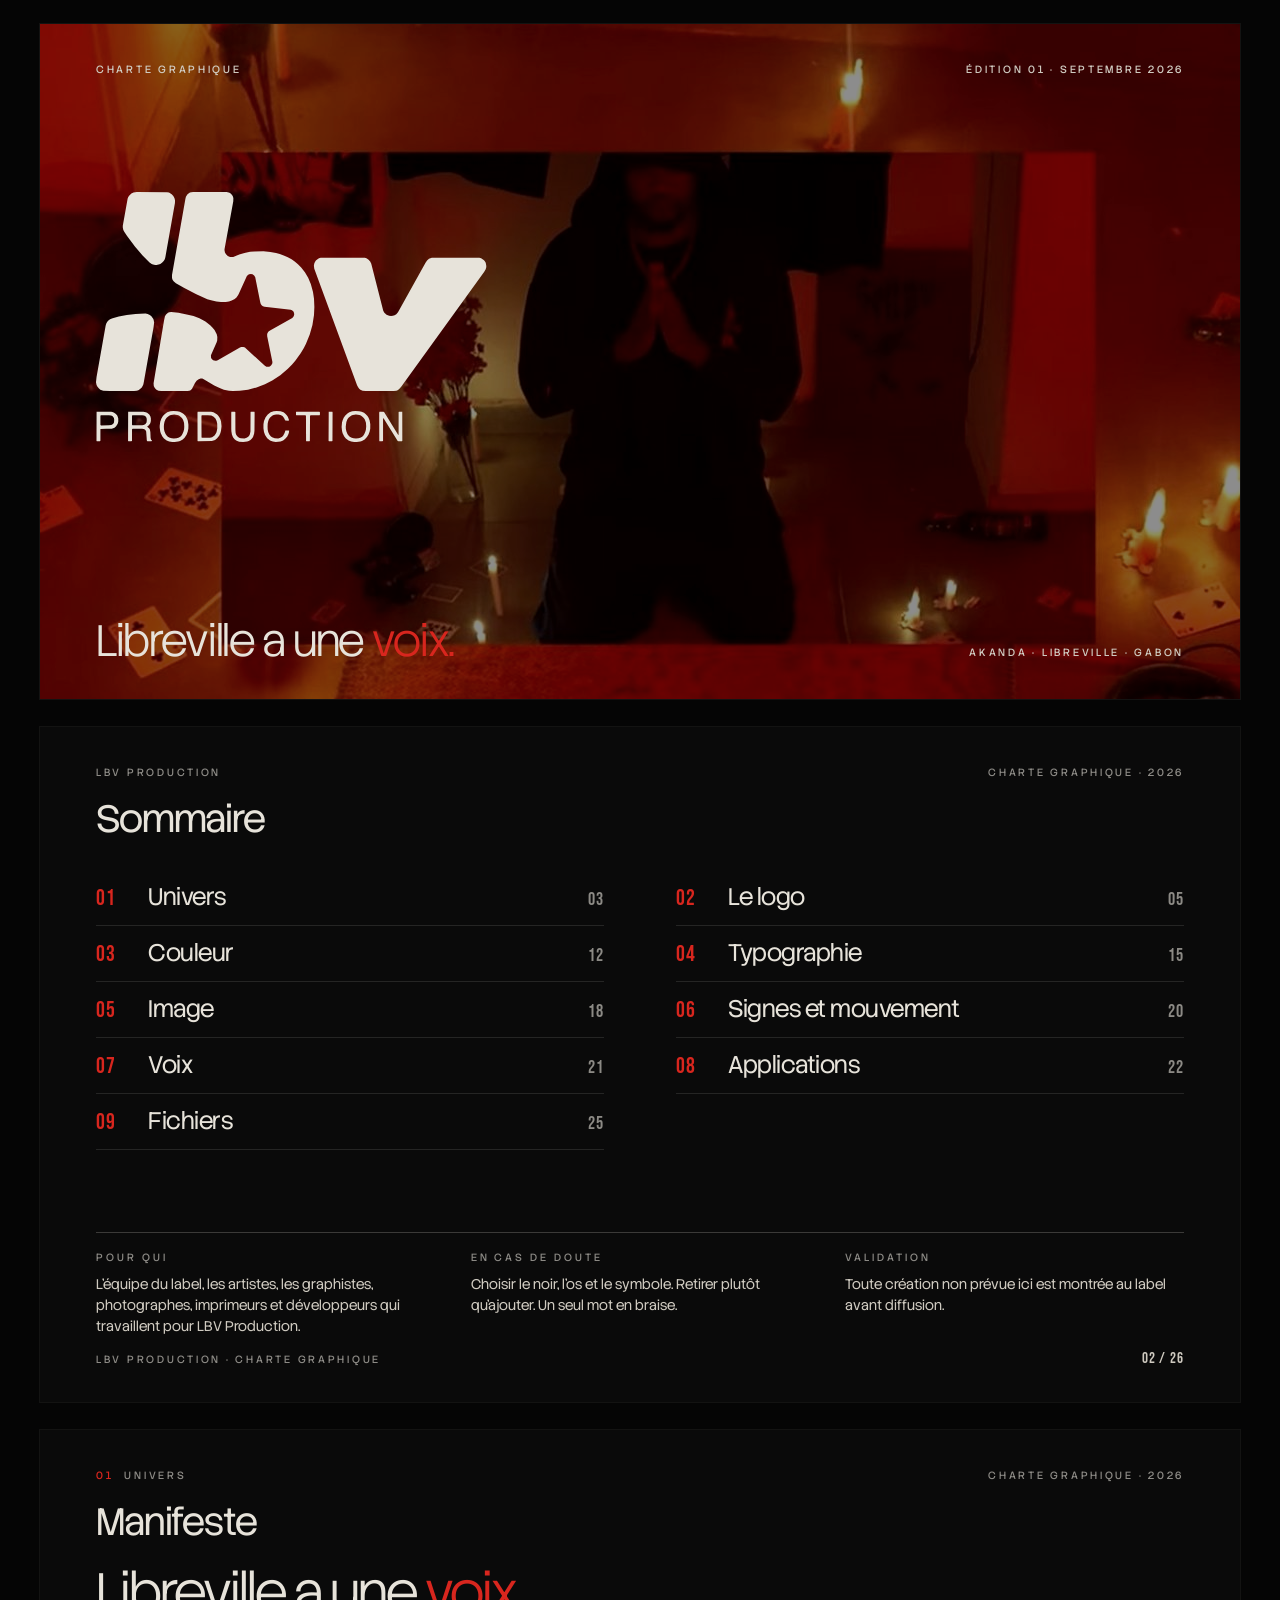
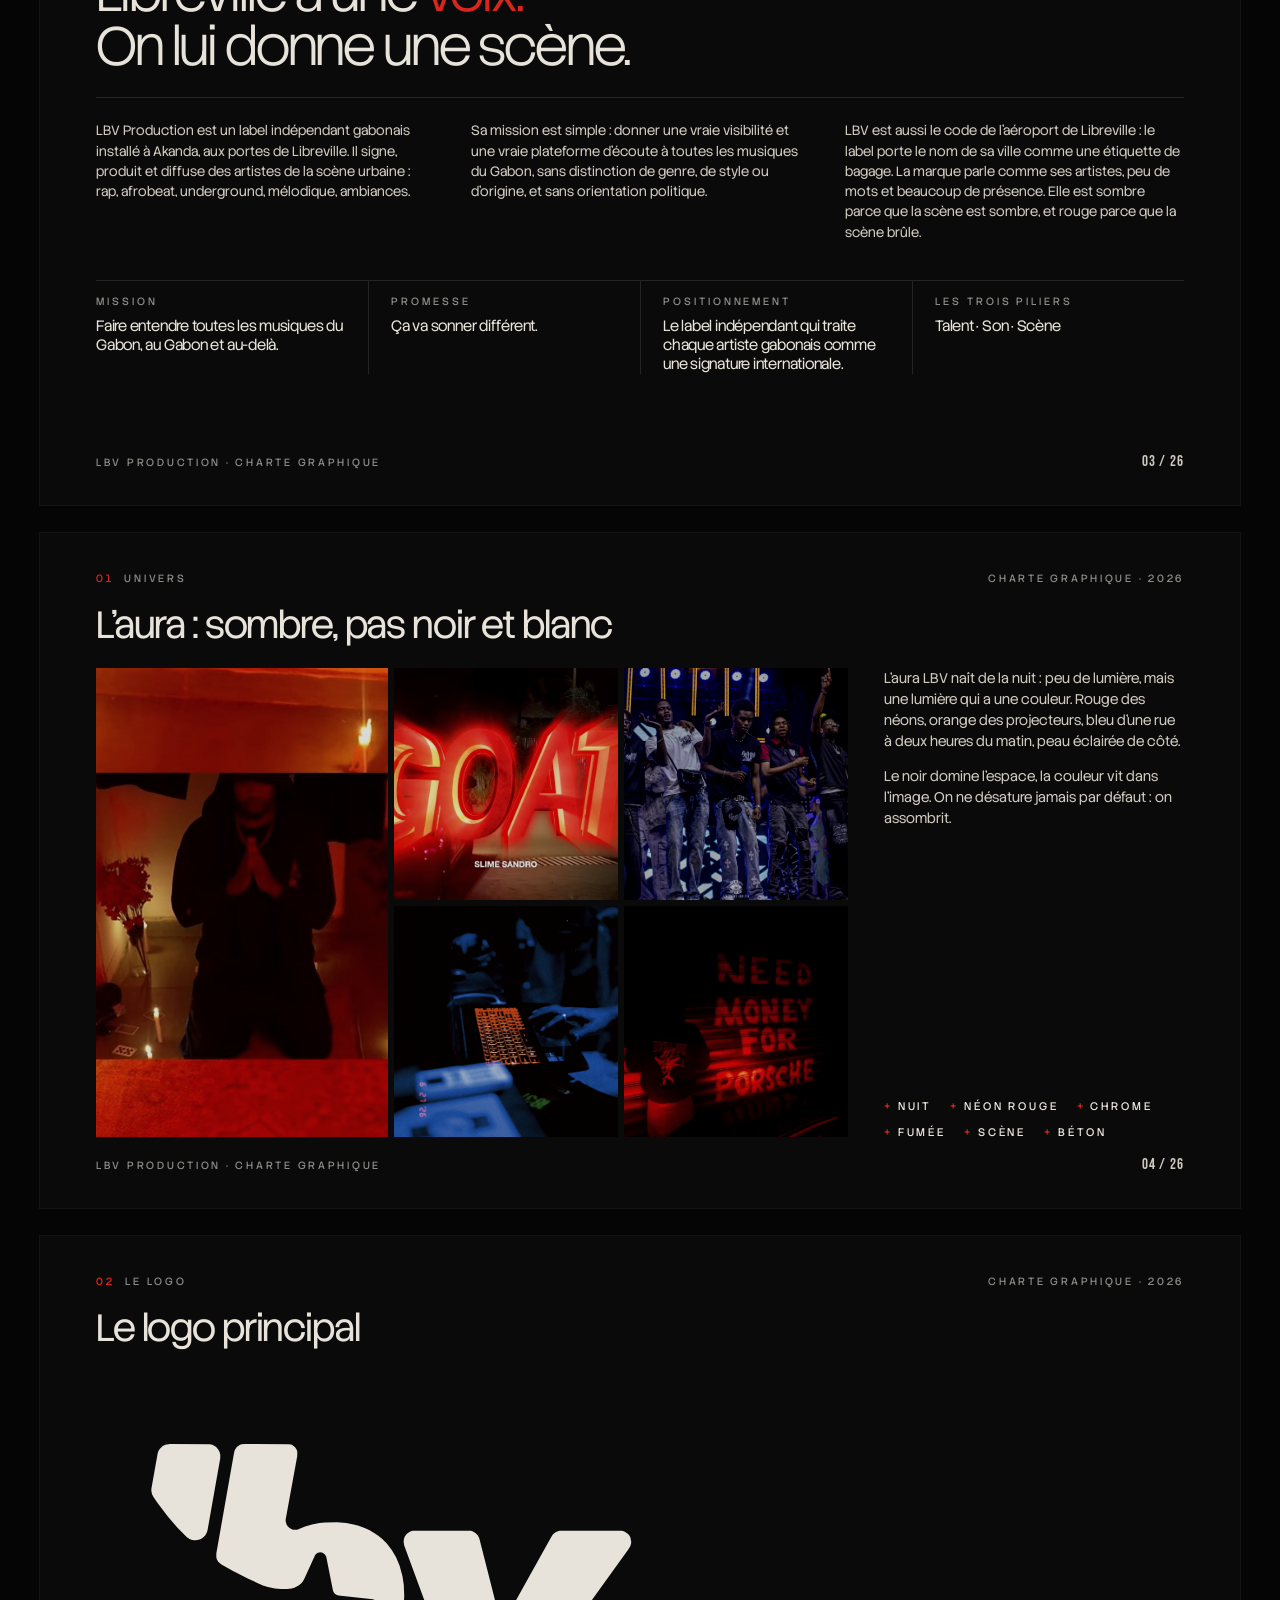
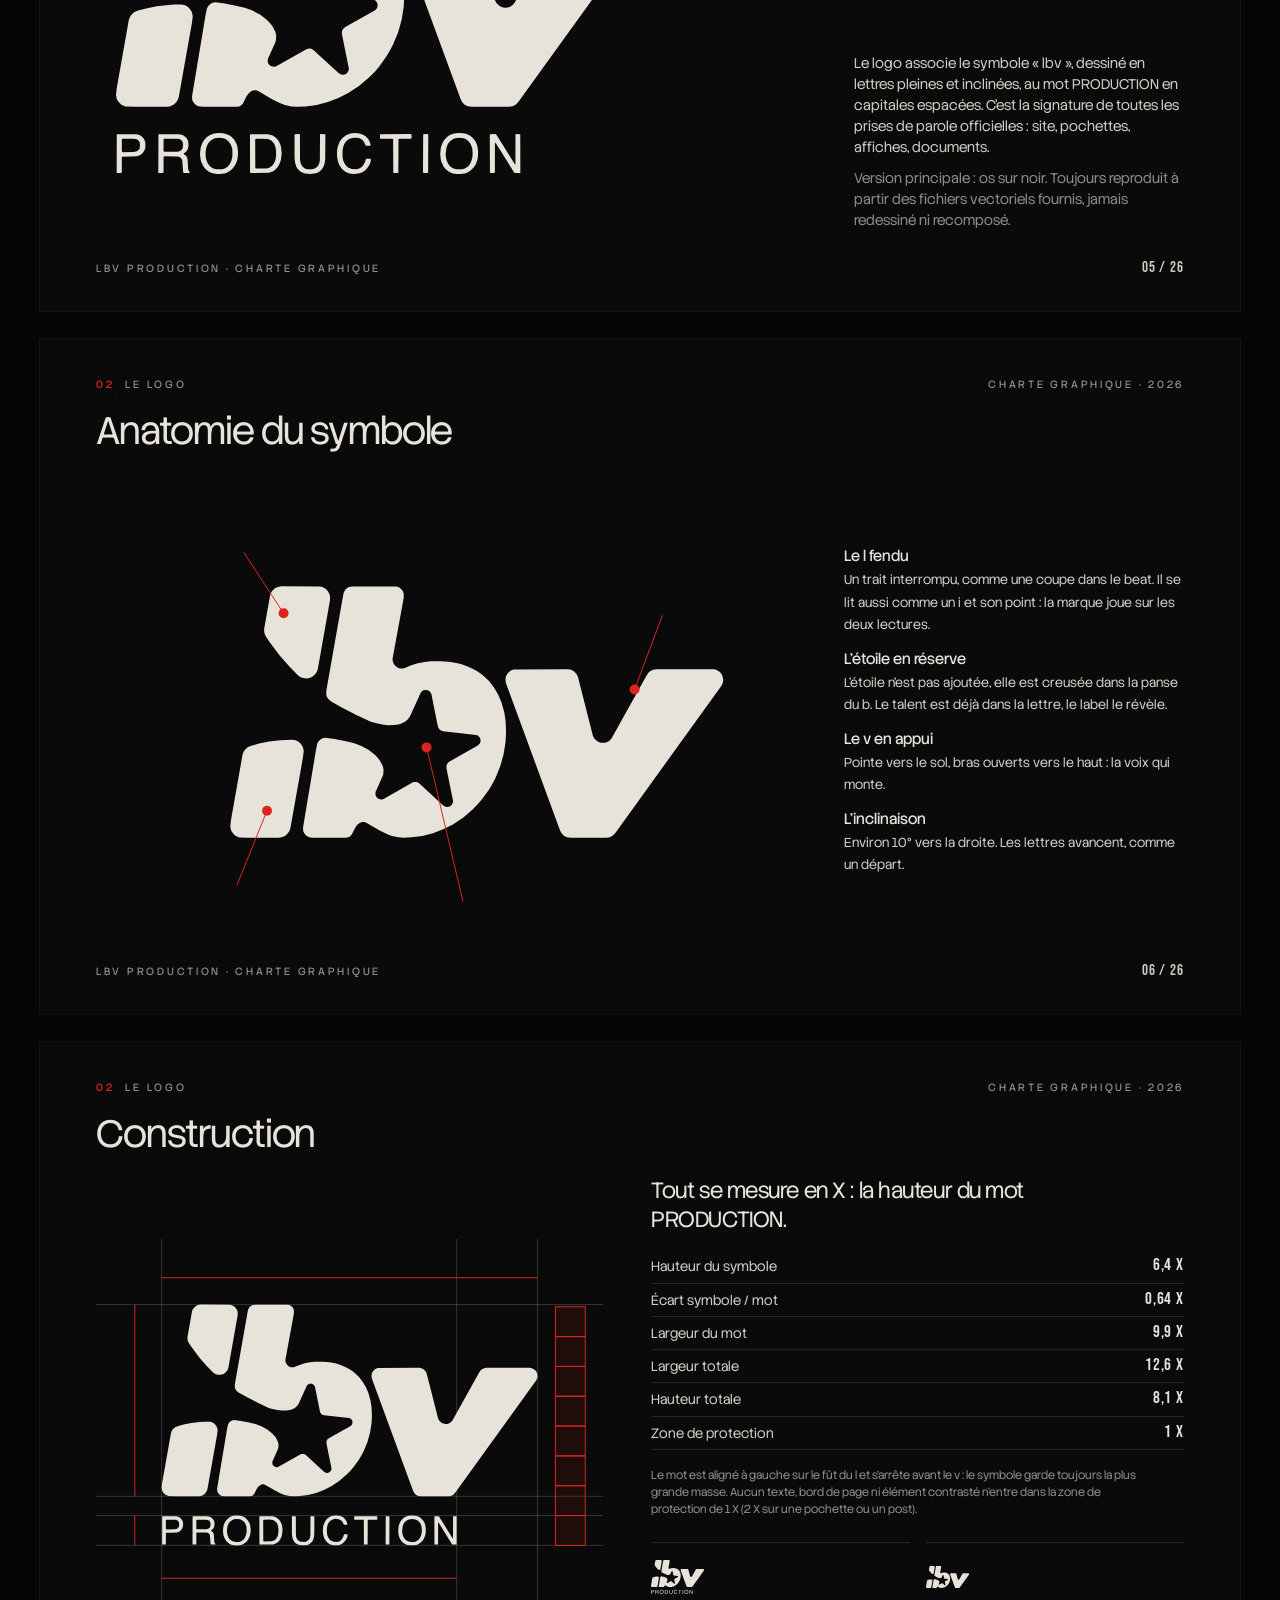
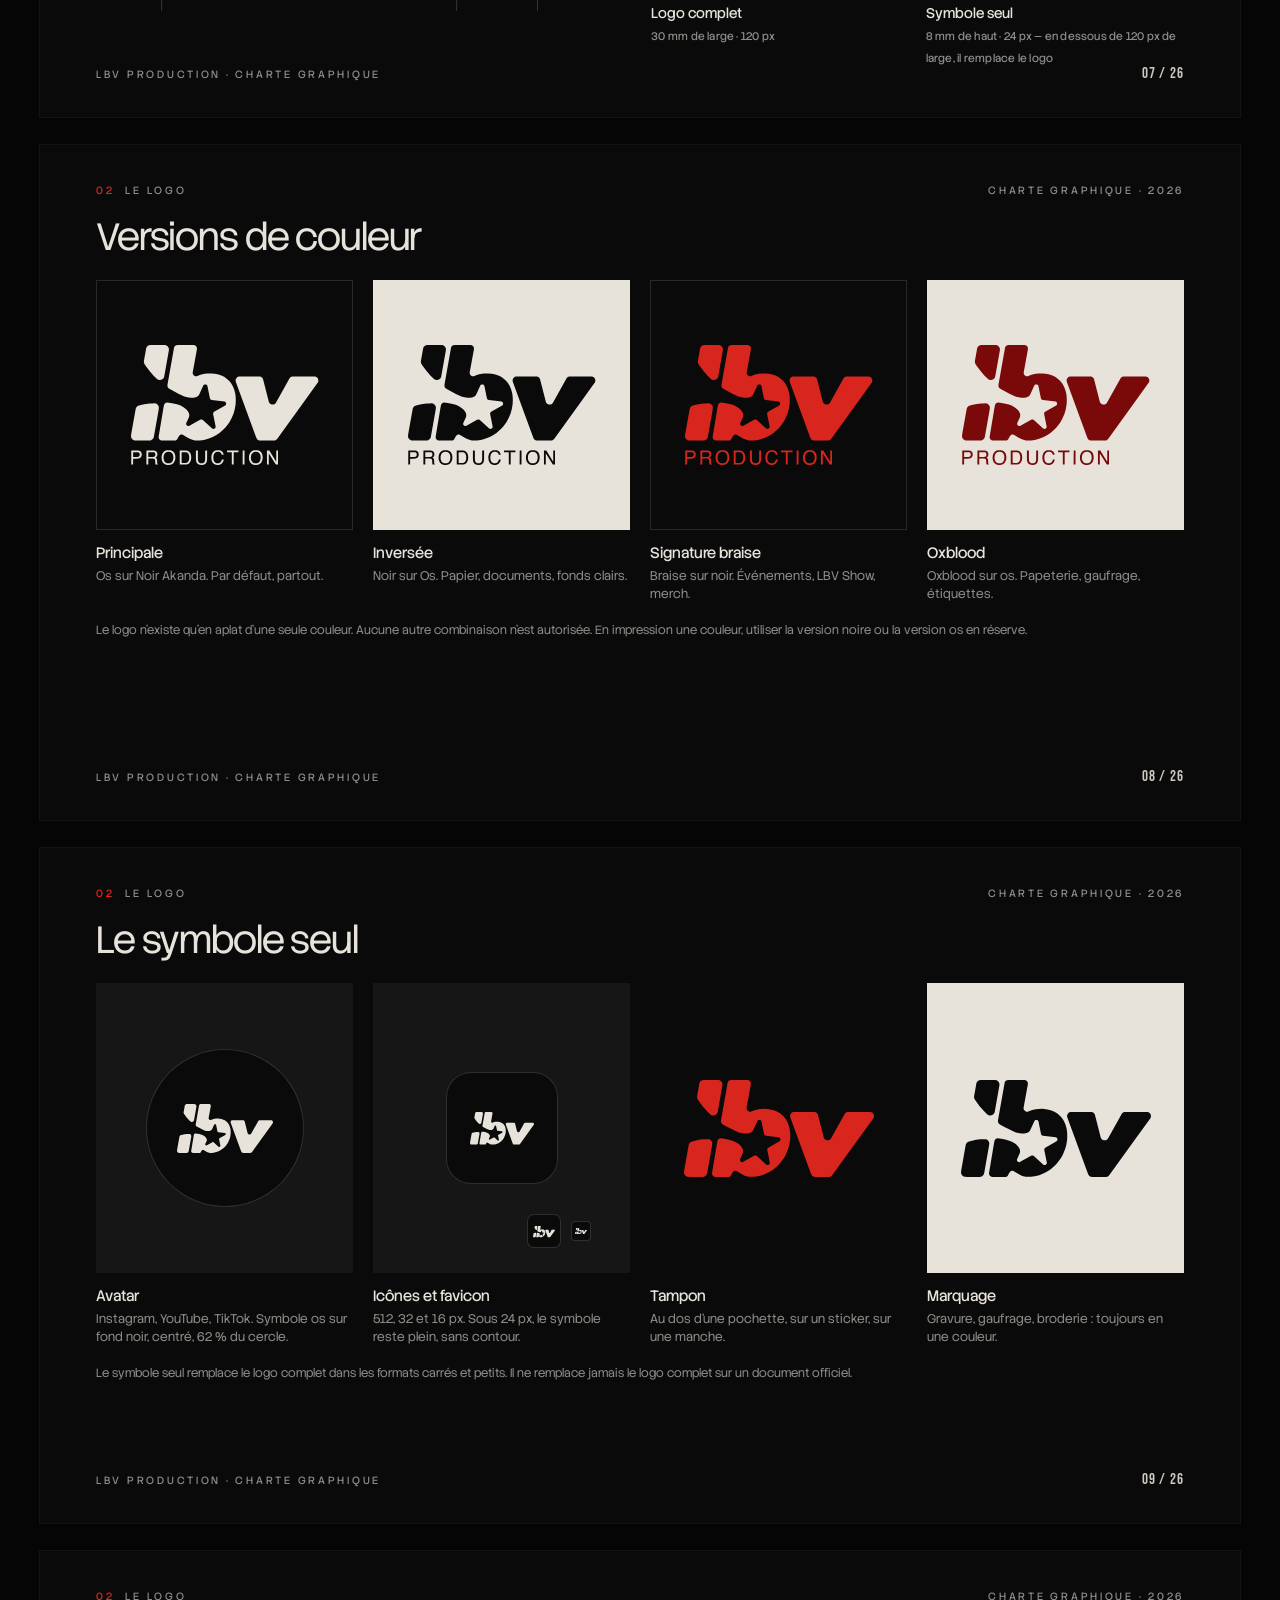
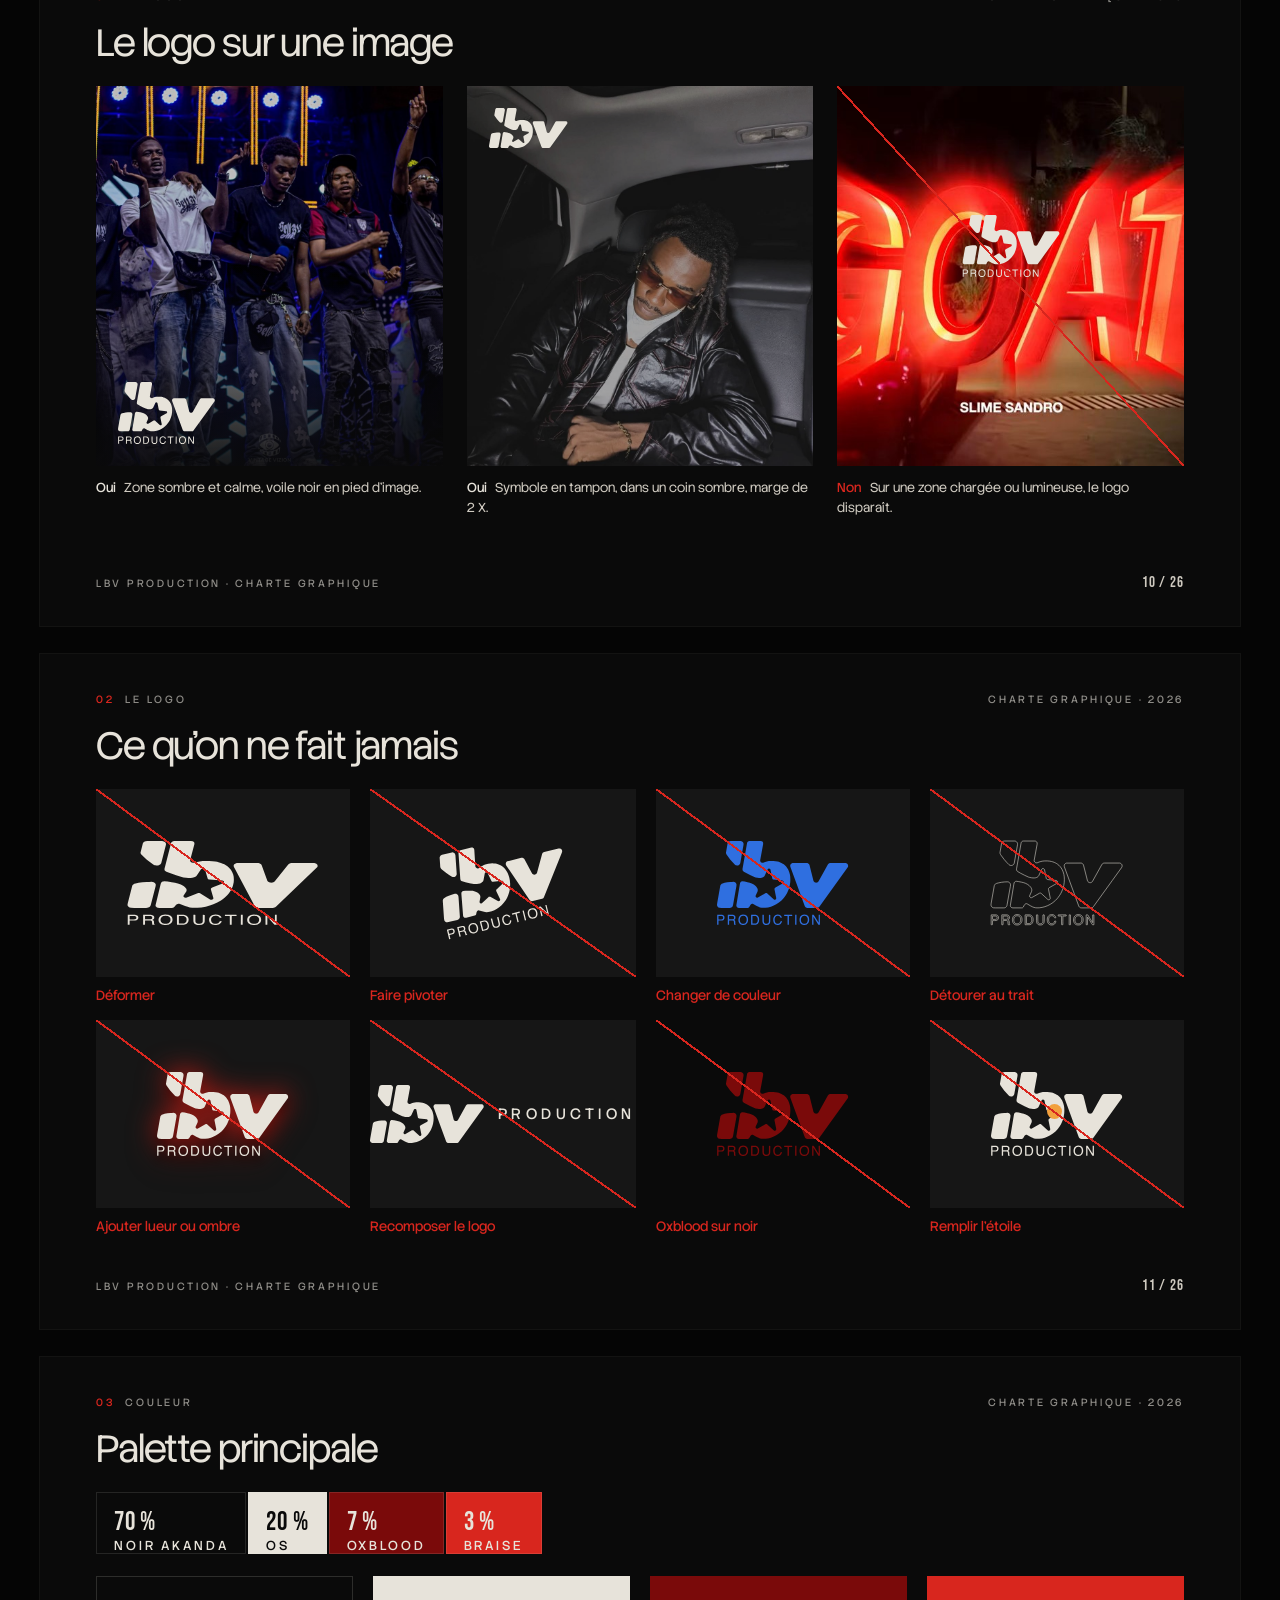
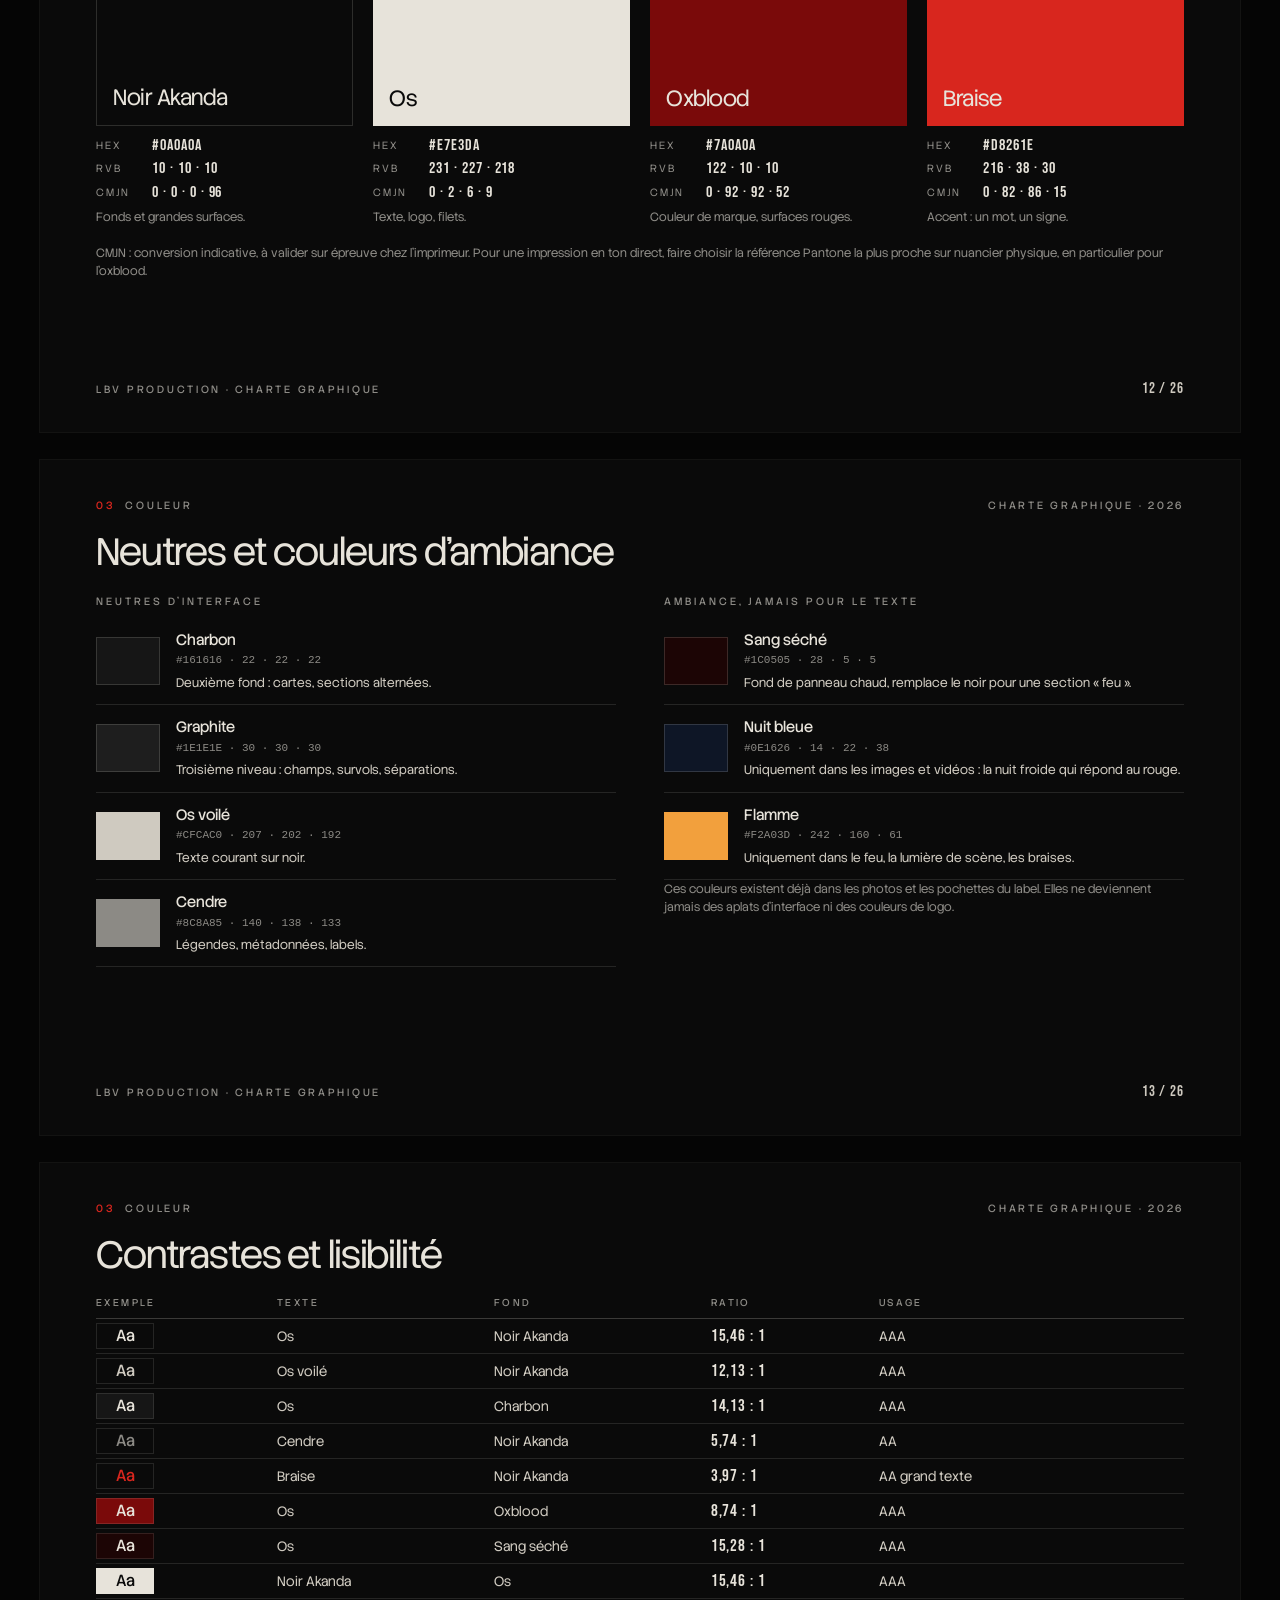
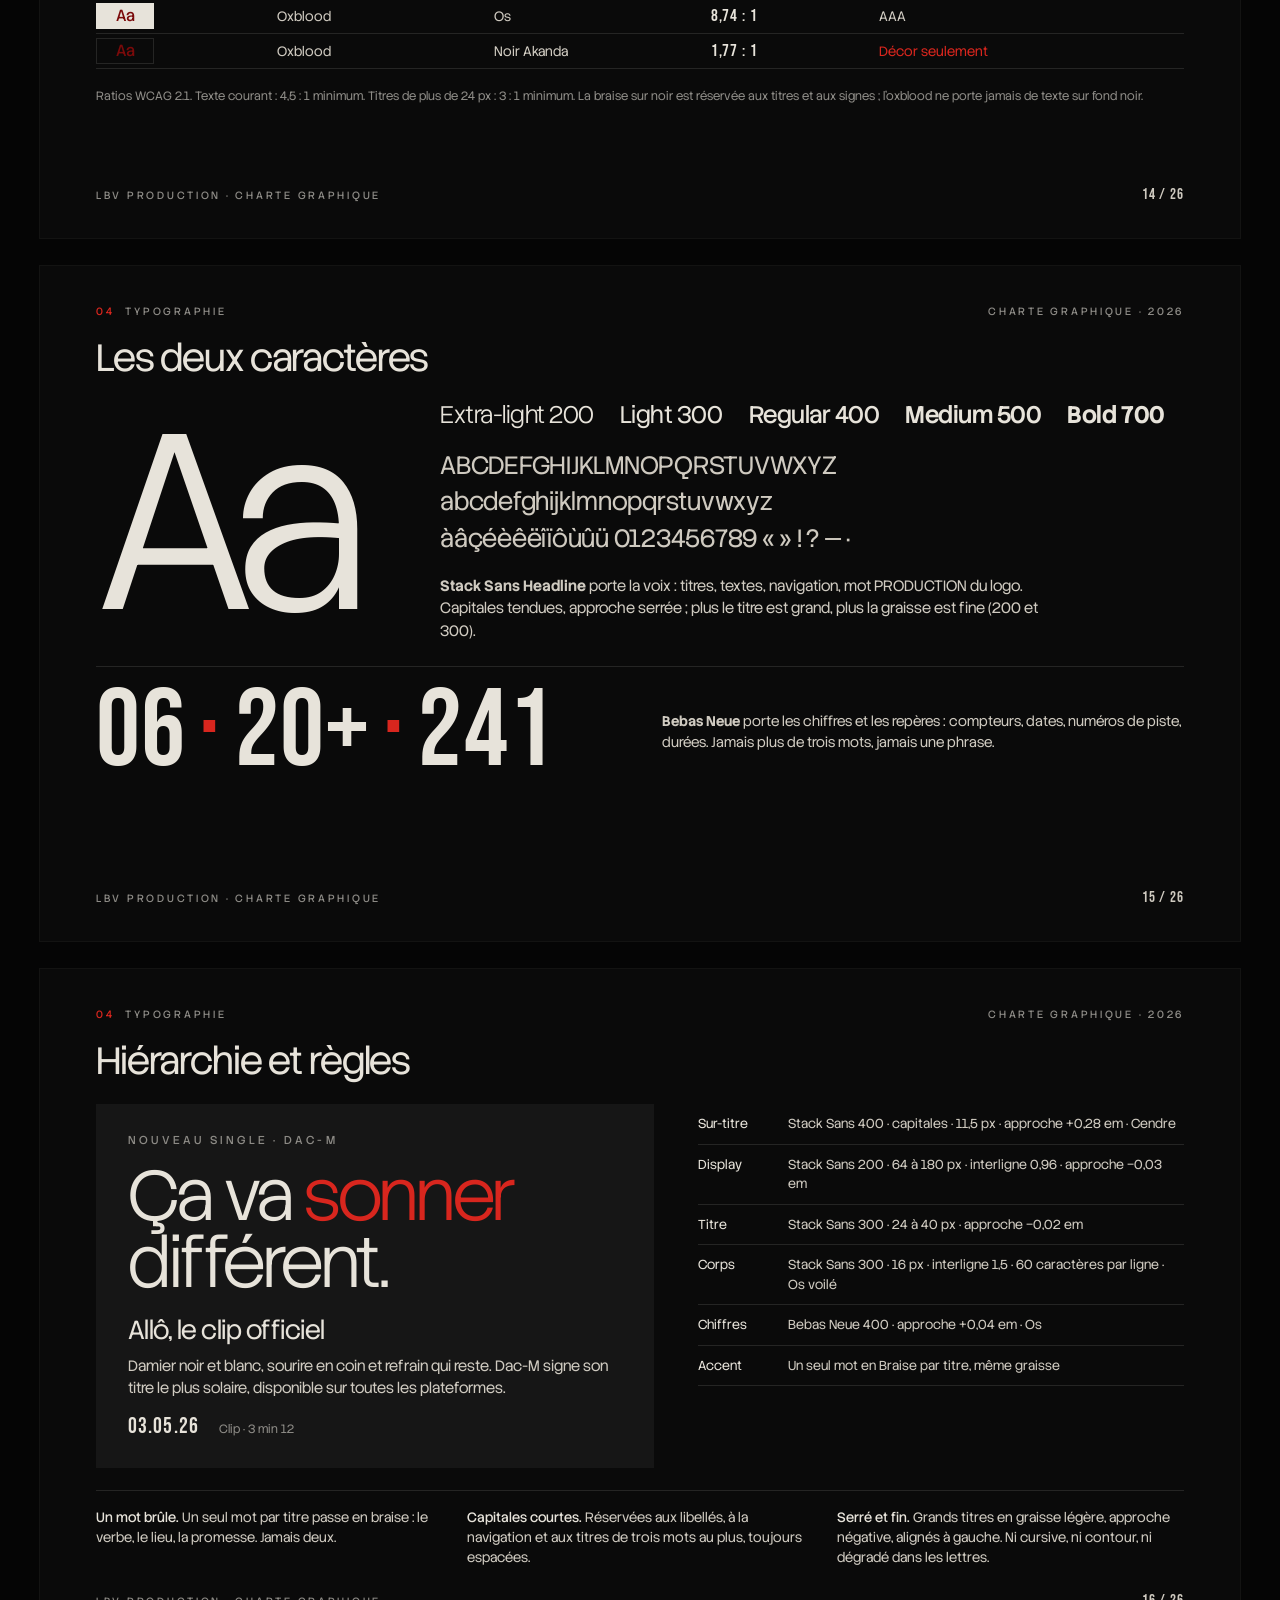
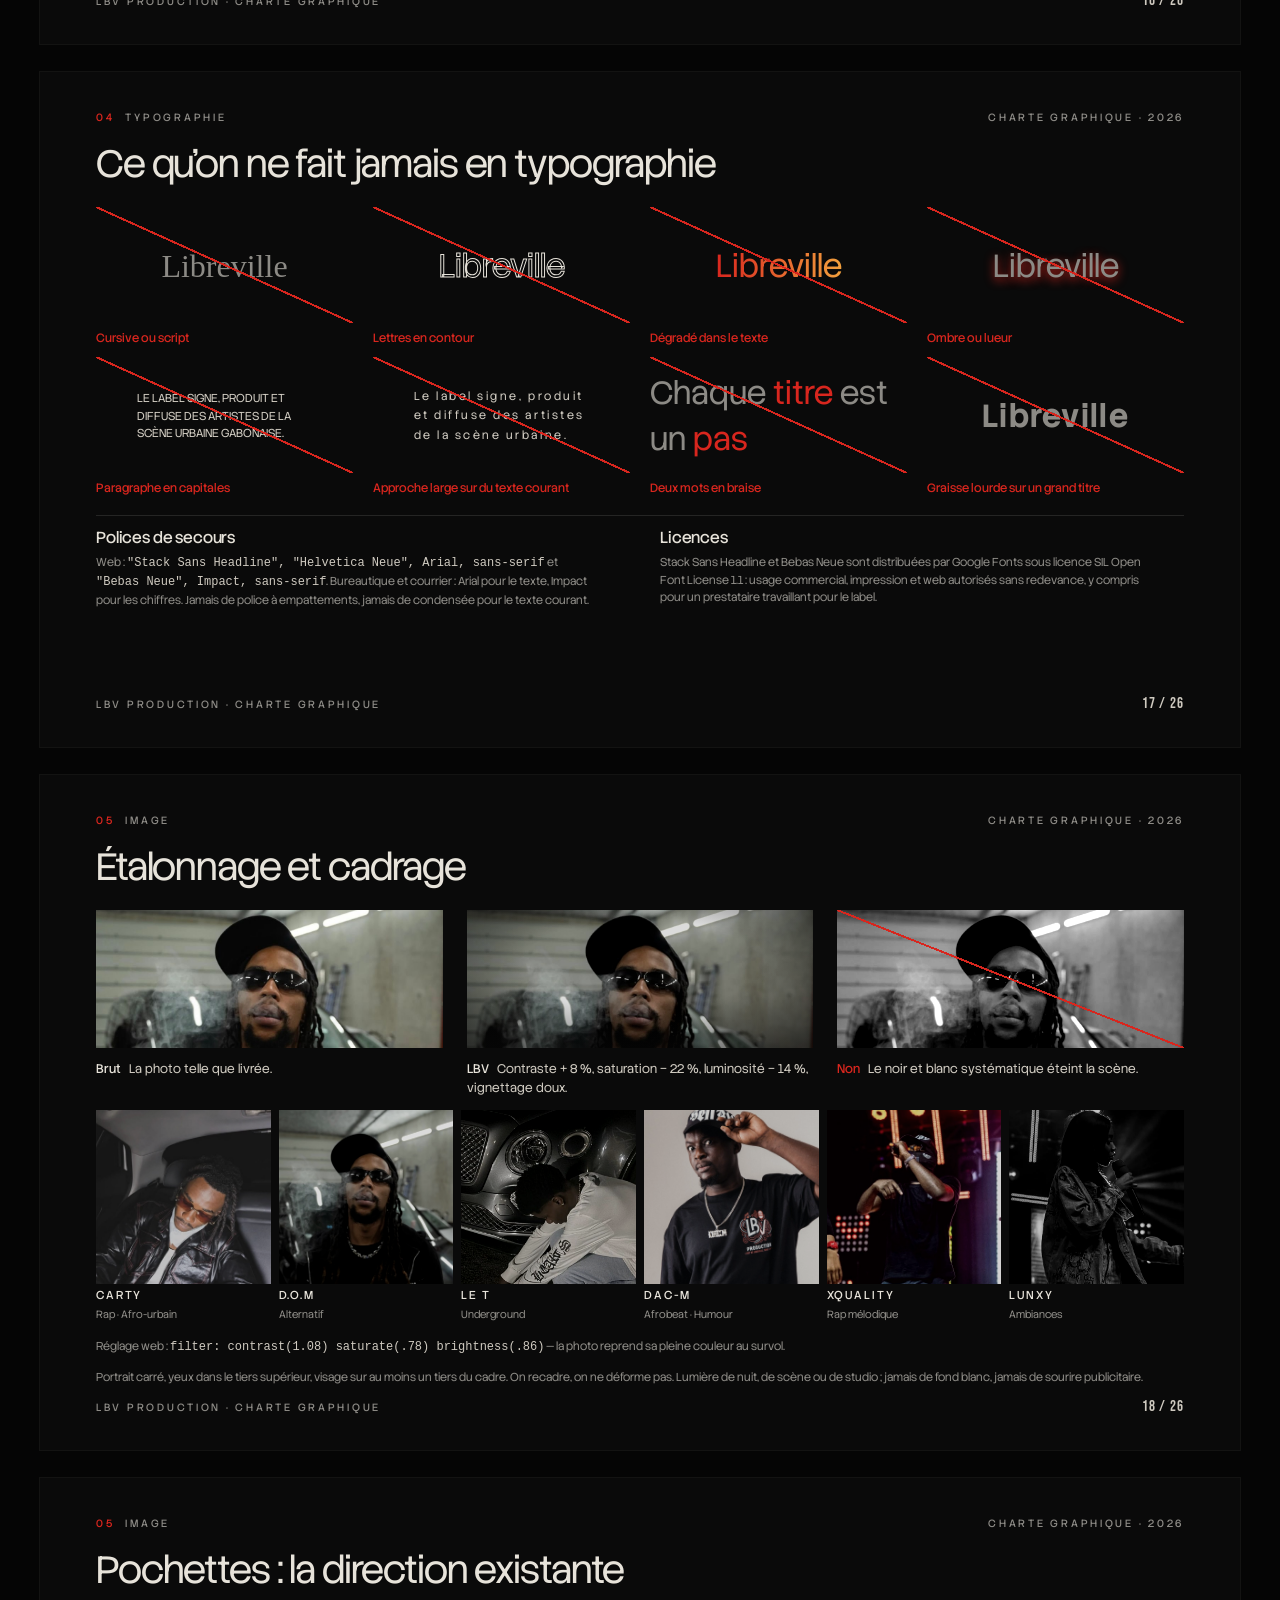
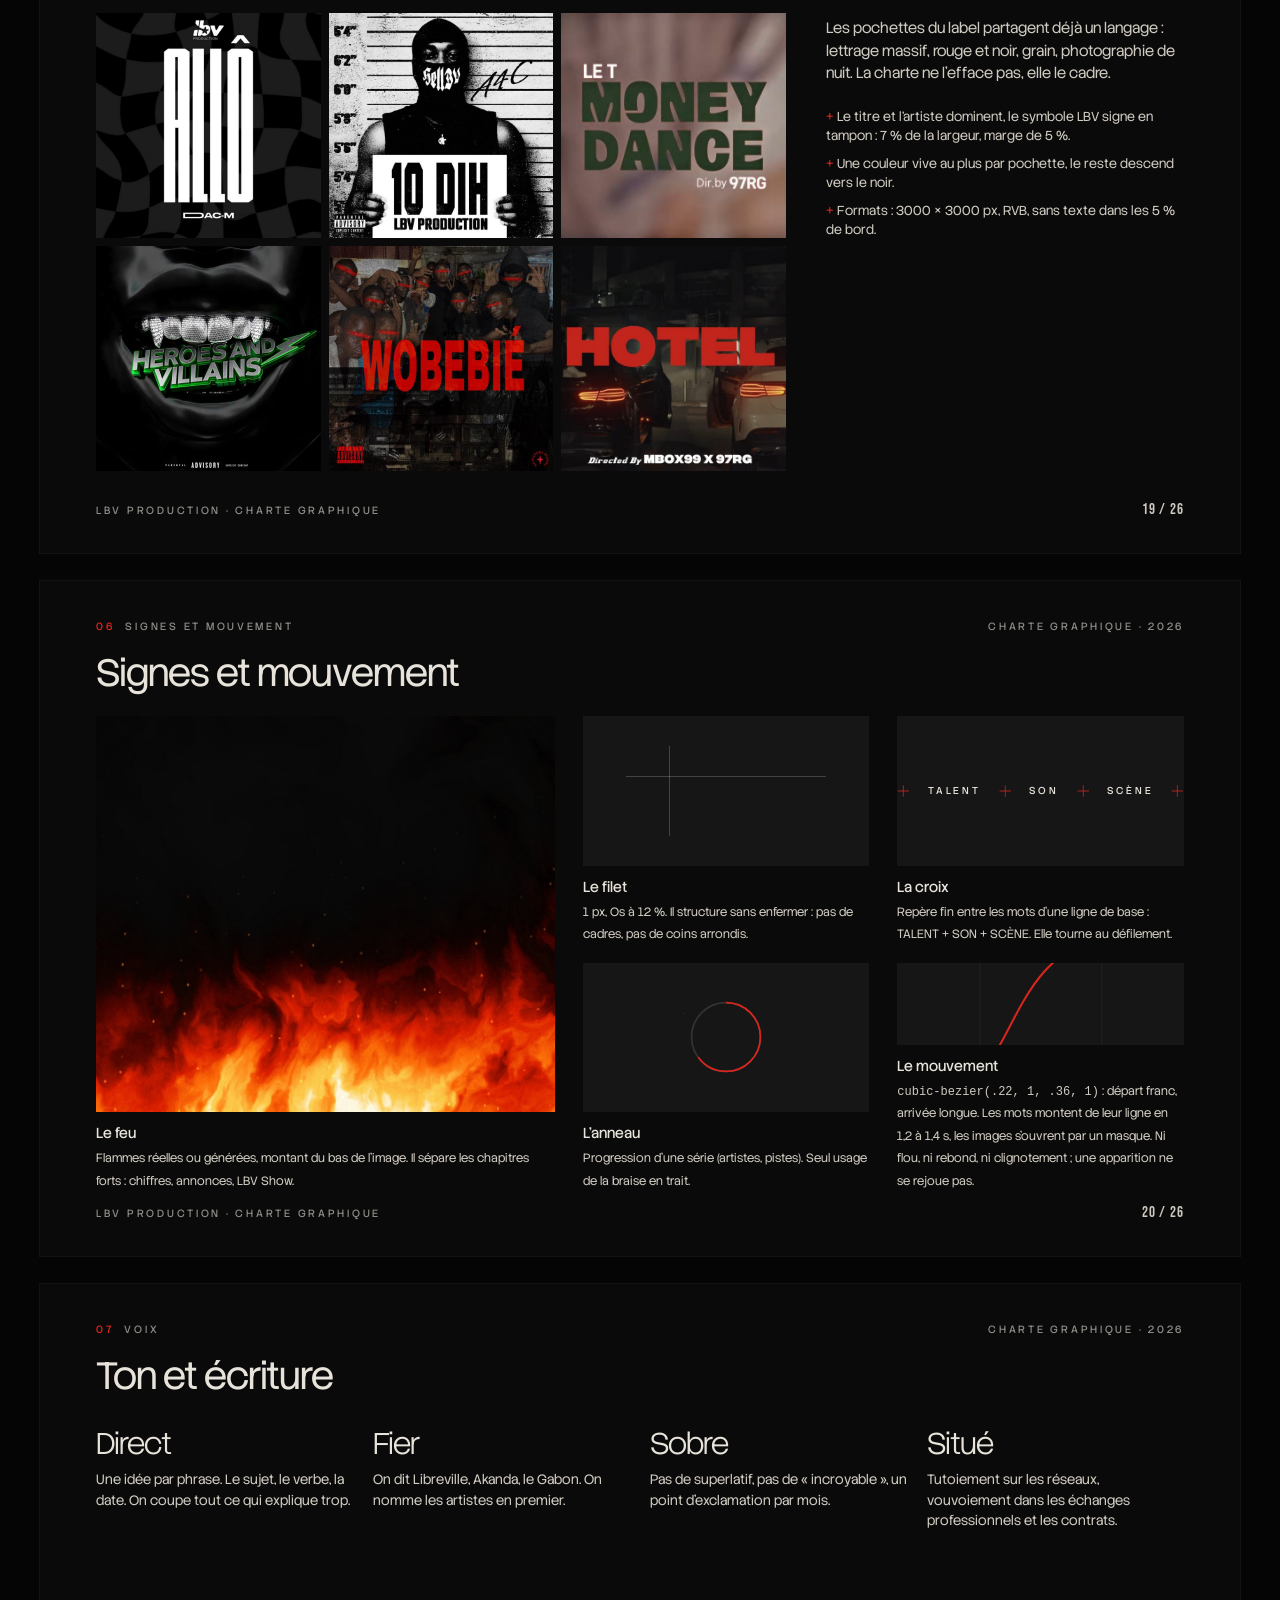
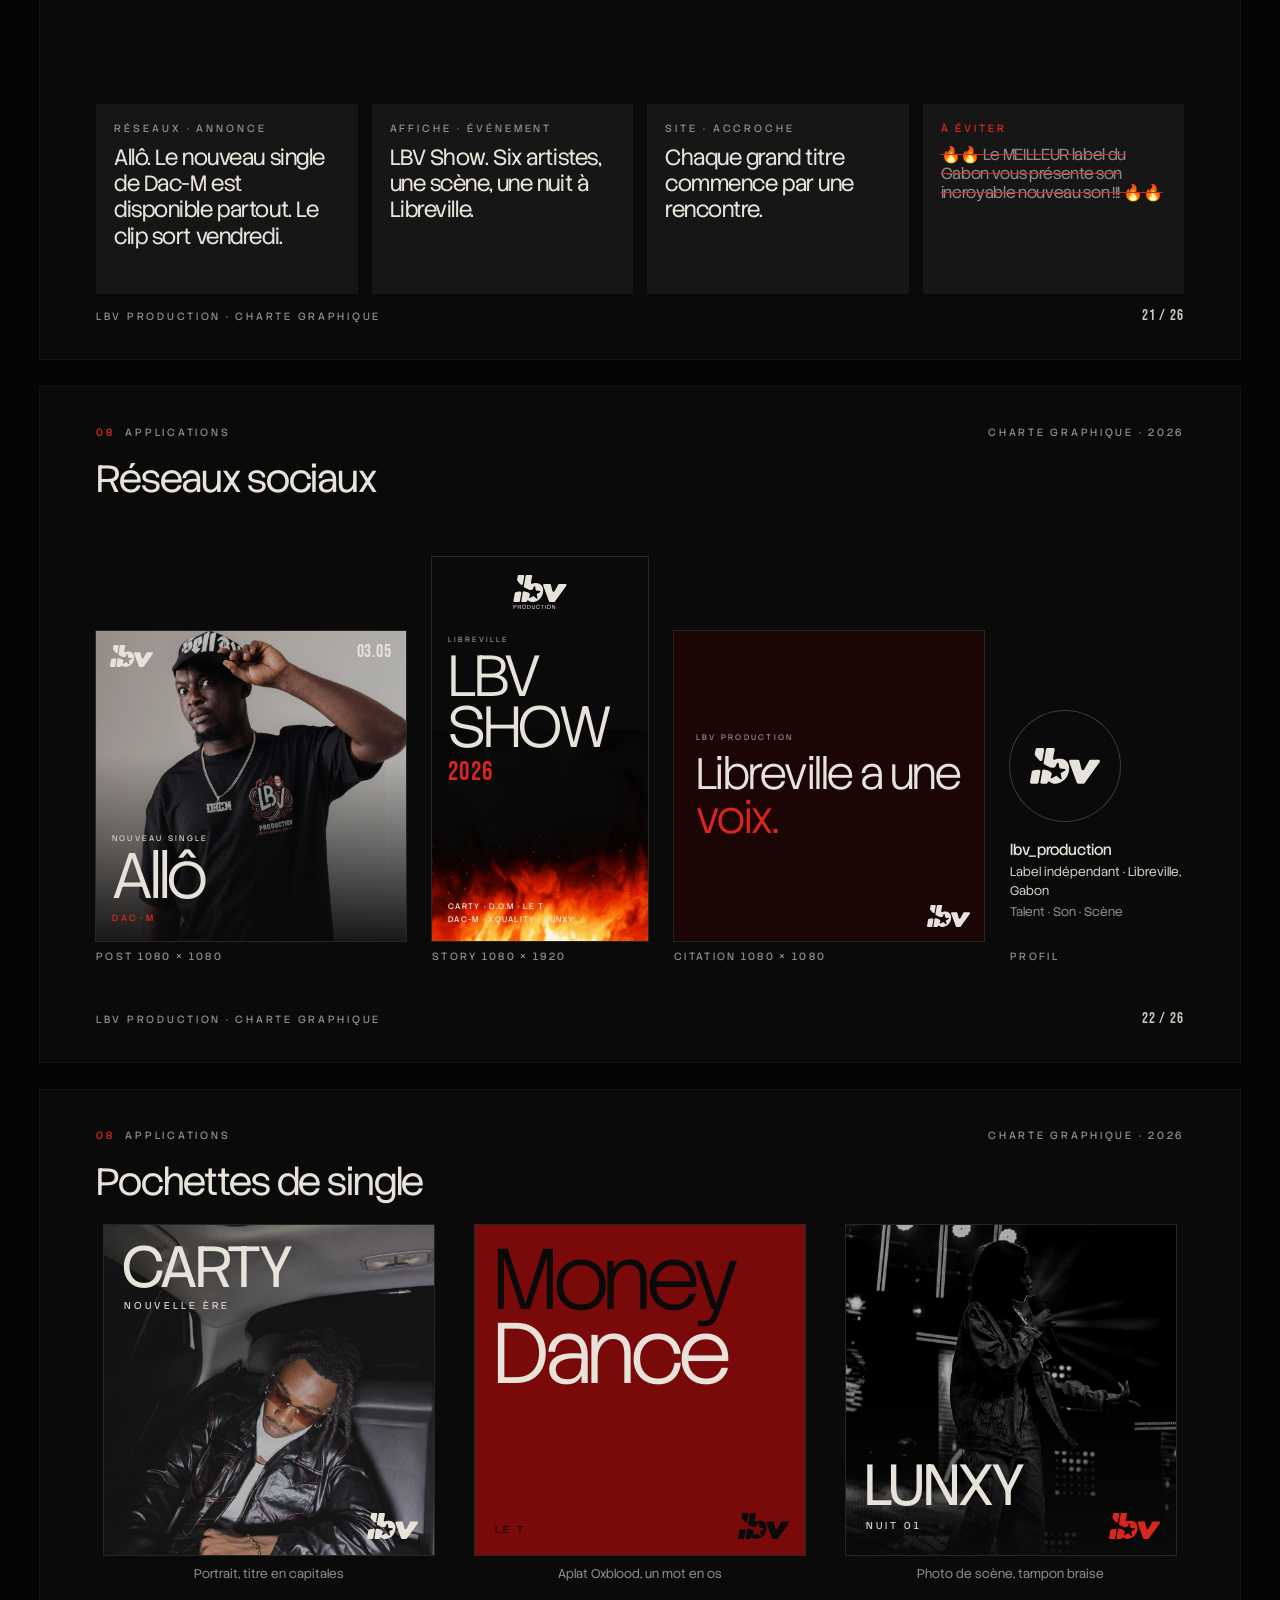
==== commit ff0db927: "Planche 8 remplacée par une planche de typographie - « Zone de protection et tailles minimales » ret" ====
--- a/charte/index.html
+++ b/charte/index.html
@@ -477,6 +477,28 @@
 .image-page .g-img { height: 138px; }
 .image-page .artists figcaption { margin-top: 4px; }
 .image-page .small { font-size: 11.5px; }
+
+/* Planches ajustées : garde au-dessus du pied de page */
+.type-donts .plate { height: 148px; }
+.type-donts .ver b { font-size: 12.5px; margin-top: 8px; }
+.type-donts { row-gap: 10px; }
+.fonts-legal { padding-top: 12px; }
+.fonts-legal .small { font-size: 11.5px; }
+.constr-side .mins { margin: 8px 0 4px; }
+.constr-side .min-demo { height: 40px; margin-bottom: 6px; }
+
+.constr-side table.kv td { padding: 6px 0; }
+.constr-side p.small { font-size: 11.5px; }
+.constr-side .mins span { font-family: var(--display); font-size: 11px; letter-spacing: .02em; line-height: 1.35; }
+.type-donts .plate { height: 118px; }
+.type-donts .ver b { font-size: 12px; margin-top: 6px; }
+.type-donts .plate span, .type-donts .plate p { font-size: 32px !important; }
+.type-donts .plate p { font-size: 11.5px !important; }
+
+.type-donts { flex: none; align-content: start; }
+
+.type-donts .ver.no .plate { height: 116px; }
+.grid4.type-donts { flex: none; align-content: start; }
 </style>
 </head>
 <body>
@@ -487,7 +509,7 @@
   <div class="cover-top"><span>Charte graphique</span><span>Édition 01 · Septembre 2026</span></div>
   <div class="cover-logo"><svg class="lg" viewBox="175.4 306.5 729.8 467.4" style="height:250px;color:#E7E3DA;" role="img" aria-label="LBV Production"><use href="#lbv-mark"/><use href="#lbv-word"/></svg></div>
   <div class="cover-bottom"><p class="cover-line">Libreville a une <em>voix.</em></p><span>Akanda · Libreville · Gabon</span></div></div></section>
-<section class="sheet"><div class="page toc-page"><header><span>LBV Production</span><span>Charte graphique · 2026</span></header><h2 class="title">Sommaire</h2><div class="body"><ol class="toc"><li><span class="toc-n">01</span><span class="toc-t">Univers</span><span class="toc-p">03</span></li><li><span class="toc-n">02</span><span class="toc-t">Le logo</span><span class="toc-p">05</span></li><li><span class="toc-n">03</span><span class="toc-t">Couleur</span><span class="toc-p">13</span></li><li><span class="toc-n">04</span><span class="toc-t">Typographie</span><span class="toc-p">16</span></li><li><span class="toc-n">05</span><span class="toc-t">Image</span><span class="toc-p">18</span></li><li><span class="toc-n">06</span><span class="toc-t">Signes et mouvement</span><span class="toc-p">20</span></li><li><span class="toc-n">07</span><span class="toc-t">Voix</span><span class="toc-p">21</span></li><li><span class="toc-n">08</span><span class="toc-t">Applications</span><span class="toc-p">22</span></li><li><span class="toc-n">09</span><span class="toc-t">Fichiers</span><span class="toc-p">25</span></li></ol>
+<section class="sheet"><div class="page toc-page"><header><span>LBV Production</span><span>Charte graphique · 2026</span></header><h2 class="title">Sommaire</h2><div class="body"><ol class="toc"><li><span class="toc-n">01</span><span class="toc-t">Univers</span><span class="toc-p">03</span></li><li><span class="toc-n">02</span><span class="toc-t">Le logo</span><span class="toc-p">05</span></li><li><span class="toc-n">03</span><span class="toc-t">Couleur</span><span class="toc-p">12</span></li><li><span class="toc-n">04</span><span class="toc-t">Typographie</span><span class="toc-p">15</span></li><li><span class="toc-n">05</span><span class="toc-t">Image</span><span class="toc-p">18</span></li><li><span class="toc-n">06</span><span class="toc-t">Signes et mouvement</span><span class="toc-p">20</span></li><li><span class="toc-n">07</span><span class="toc-t">Voix</span><span class="toc-p">21</span></li><li><span class="toc-n">08</span><span class="toc-t">Applications</span><span class="toc-p">22</span></li><li><span class="toc-n">09</span><span class="toc-t">Fichiers</span><span class="toc-p">25</span></li></ol>
   <div class="howto">
     <div><span class="eyebrow">Pour qui</span><p>L’équipe du label, les artistes, les graphistes, photographes, imprimeurs et développeurs qui travaillent pour LBV Production.</p></div>
     <div><span class="eyebrow">En cas de doute</span><p>Choisir le noir, l’os et le symbole. Retirer plutôt qu’ajouter. Un seul mot en braise.</p></div>
@@ -545,15 +567,15 @@
   </div></div><footer><span>LBV Production · Charte graphique</span><span class="pnum">06 / 26</span></footer></div></section>
 <section class="sheet"><div class="page "><header><span><b>02</b> Le logo</span><span>Charte graphique · 2026</span></header><h2 class="title">Construction</h2><div class="body">
   <div class="constr">
-    <svg viewBox="48 179.1 984.6 722.2" style="height:440px;width:599.9px" class="constr-svg">
-      <g class="grid" stroke-width="1.6412727272727272"><line x1="48.02000000000004" x2="1032.58" y1="306.5" y2="306.5"/><line x1="48.02000000000004" x2="1032.58" y1="678.7" y2="678.7"/><line x1="48.02000000000004" x2="1032.58" y1="716" y2="716"/><line x1="48.02000000000004" x2="1032.58" y1="773.9" y2="773.9"/><line y1="179.12000000000003" y2="901.28" x1="175.4" x2="175.4"/><line y1="179.12000000000003" y2="901.28" x1="748.1" x2="748.1"/><line y1="179.12000000000003" y2="901.28" x1="905.2" x2="905.2"/></g>
-      <g class="xsq" stroke-width="1.6412727272727272"><rect x="939.94" y="716" width="57.89999999999998" height="57.89999999999998"/><rect x="939.94" y="658.1" width="57.89999999999998" height="57.89999999999998"/><rect x="939.94" y="600.2" width="57.89999999999998" height="57.89999999999998"/><rect x="939.94" y="542.3000000000001" width="57.89999999999998" height="57.89999999999998"/><rect x="939.94" y="484.4000000000001" width="57.89999999999998" height="57.89999999999998"/><rect x="939.94" y="426.5000000000001" width="57.89999999999998" height="57.89999999999998"/><rect x="939.94" y="368.60000000000014" width="57.89999999999998" height="57.89999999999998"/><rect x="939.94" y="310.70000000000016" width="57.89999999999998" height="57.89999999999998"/></g>
+    <svg viewBox="48 179.1 984.6 722.2" style="height:372px;width:507.2px" class="constr-svg">
+      <g class="grid" stroke-width="1.941290322580645"><line x1="48.02000000000004" x2="1032.58" y1="306.5" y2="306.5"/><line x1="48.02000000000004" x2="1032.58" y1="678.7" y2="678.7"/><line x1="48.02000000000004" x2="1032.58" y1="716" y2="716"/><line x1="48.02000000000004" x2="1032.58" y1="773.9" y2="773.9"/><line y1="179.12000000000003" y2="901.28" x1="175.4" x2="175.4"/><line y1="179.12000000000003" y2="901.28" x1="748.1" x2="748.1"/><line y1="179.12000000000003" y2="901.28" x1="905.2" x2="905.2"/></g>
+      <g class="xsq" stroke-width="1.941290322580645"><rect x="939.94" y="716" width="57.89999999999998" height="57.89999999999998"/><rect x="939.94" y="658.1" width="57.89999999999998" height="57.89999999999998"/><rect x="939.94" y="600.2" width="57.89999999999998" height="57.89999999999998"/><rect x="939.94" y="542.3000000000001" width="57.89999999999998" height="57.89999999999998"/><rect x="939.94" y="484.4000000000001" width="57.89999999999998" height="57.89999999999998"/><rect x="939.94" y="426.5000000000001" width="57.89999999999998" height="57.89999999999998"/><rect x="939.94" y="368.60000000000014" width="57.89999999999998" height="57.89999999999998"/><rect x="939.94" y="310.70000000000016" width="57.89999999999998" height="57.89999999999998"/></g>
       <use href="#lbv-mark" fill="#E7E3DA"/><use href="#lbv-word" fill="#E7E3DA"/>
-      <g class="dims" stroke-width="1.6412727272727272">
-        <line class="dim" x1="123.29000000000002" y1="306.5" x2="123.29000000000002" y2="678.7"/><text class="dimt" x="79.86500000000004" y="502.4476363636364" font-size="27.901636363636364" text-anchor="middle">6,4 X</text>
-        <line class="dim" x1="123.29000000000002" y1="716" x2="123.29000000000002" y2="773.9"/><text class="dimt" x="87.39200000000002" y="754.7976363636365" font-size="27.901636363636364" text-anchor="middle">1 X</text>
-        <line class="dim" x1="175.4" y1="837.5899999999999" x2="748.1" y2="837.5899999999999"/><text class="dimt" x="461.75" y="824.4598181818182" font-size="27.901636363636364" text-anchor="middle">9,9 X</text>
-        <line class="dim" x1="175.4" y1="254.39000000000001" x2="905.2" y2="254.39000000000001"/><text class="dimt" x="540.3000000000001" y="241.2598181818182" font-size="27.901636363636364" text-anchor="middle">12,6 X</text>
+      <g class="dims" stroke-width="1.941290322580645">
+        <line class="dim" x1="123.29000000000002" y1="306.5" x2="123.29000000000002" y2="678.7"/><text class="dimt" x="79.86500000000004" y="504.2477419354839" font-size="33.001935483870966" text-anchor="middle">6,4 X</text>
+        <line class="dim" x1="123.29000000000002" y1="716" x2="123.29000000000002" y2="773.9"/><text class="dimt" x="87.39200000000002" y="756.5977419354839" font-size="33.001935483870966" text-anchor="middle">1 X</text>
+        <line class="dim" x1="175.4" y1="837.5899999999999" x2="748.1" y2="837.5899999999999"/><text class="dimt" x="461.75" y="822.0596774193548" font-size="33.001935483870966" text-anchor="middle">9,9 X</text>
+        <line class="dim" x1="175.4" y1="254.39000000000001" x2="905.2" y2="254.39000000000001"/><text class="dimt" x="540.3000000000001" y="238.85967741935485" font-size="33.001935483870966" text-anchor="middle">12,6 X</text>
       </g>
     </svg>
     <div class="constr-side">
@@ -564,31 +586,16 @@
         <tr><td>Largeur du mot</td><td>9,9 X</td></tr>
         <tr><td>Largeur totale</td><td>12,6 X</td></tr>
         <tr><td>Hauteur totale</td><td>8,1 X</td></tr>
+        <tr><td>Zone de protection</td><td>1 X</td></tr>
       </table>
-      <p class="small">Le mot est aligné à gauche sur le fût du l et s’arrête avant le v : le symbole garde toujours la plus grande masse.</p>
+      <p class="small">Le mot est aligné à gauche sur le fût du l et s’arrête avant le v : le symbole garde toujours la plus grande masse. Aucun texte, bord de page ni élément contrasté n’entre dans la zone de protection de 1 X (2 X sur une pochette ou un post).</p>
+      <div class="mins">
+        <div><div class="min-demo"><svg class="lg" viewBox="175.4 306.5 729.8 467.4" style="height:34px;color:#E7E3DA;" role="img" aria-label="LBV Production"><use href="#lbv-mark"/><use href="#lbv-word"/></svg></div><b>Logo complet</b><span>30 mm de large · 120 px</span></div>
+        <div><div class="min-demo"><svg class="lg" viewBox="175.4 306.5 729.8 372.2" style="height:22px;color:#E7E3DA;" role="img" aria-label="LBV"><use href="#lbv-mark"/></svg></div><b>Symbole seul</b><span>8 mm de haut · 24 px — en dessous de 120 px de large, il remplace le logo</span></div>
+      </div>
+
     </div>
   </div></div><footer><span>LBV Production · Charte graphique</span><span class="pnum">07 / 26</span></footer></div></section>
-<section class="sheet"><div class="page "><header><span><b>02</b> Le logo</span><span>Charte graphique · 2026</span></header><h2 class="title">Zone de protection et tailles minimales</h2><div class="body">
-  <div class="two">
-    <div class="protect">
-      <svg viewBox="82.8 213.9 915.1 652.7" style="height:400px">
-        <rect class="pz" x="117.50000000000003" y="248.60000000000002" width="845.6" height="583.1999999999999" stroke-width="2.721599999999999" stroke-dasharray="11.663999999999998 9.719999999999999"/>
-        <rect class="xs" x="117.50000000000003" y="248.60000000000002" width="57.89999999999998" height="57.89999999999998"/><rect class="xs" x="905.2" y="773.9" width="57.89999999999998" height="57.89999999999998"/>
-        <text x="146.45000000000002" y="289.214" text-anchor="middle" font-size="31.103999999999996">X</text>
-        <use href="#lbv-mark" fill="#E7E3DA"/><use href="#lbv-word" fill="#E7E3DA"/>
-      </svg>
-    </div>
-    <div>
-      <h3>Zone de protection : 1 X</h3>
-      <p>Aucun texte, bord de page, pictogramme ou élément d’image contrasté ne pénètre dans cette zone. Sur une pochette ou un post, garder de préférence 2 X.</p>
-      <h3>Tailles minimales</h3>
-      <div class="mins">
-        <div><div class="min-demo"><svg class="lg" viewBox="175.4 306.5 729.8 467.4" style="height:38px;color:#E7E3DA;" role="img" aria-label="LBV Production"><use href="#lbv-mark"/><use href="#lbv-word"/></svg></div><b>Logo complet</b><span>30 mm de large · 120 px</span></div>
-        <div><div class="min-demo"><svg class="lg" viewBox="175.4 306.5 729.8 372.2" style="height:24px;color:#E7E3DA;" role="img" aria-label="LBV"><use href="#lbv-mark"/></svg></div><b>Symbole seul</b><span>8 mm de haut · 24 px</span></div>
-      </div>
-      <p class="small">Sous 120 px de large, le mot PRODUCTION devient illisible : utiliser le symbole seul.</p>
-    </div>
-  </div></div><footer><span>LBV Production · Charte graphique</span><span class="pnum">08 / 26</span></footer></div></section>
 <section class="sheet"><div class="page "><header><span><b>02</b> Le logo</span><span>Charte graphique · 2026</span></header><h2 class="title">Versions de couleur</h2><div class="body">
   <div class="grid4 versions">
     <div class="ver"><div class="plate" style="background:#0A0A0A;border:1px solid rgba(231,227,218,.14)"><svg class="lg" viewBox="175.4 306.5 729.8 467.4" style="height:120px;color:#E7E3DA;" role="img" aria-label="LBV Production"><use href="#lbv-mark"/><use href="#lbv-word"/></svg></div><b>Principale</b><span>Os sur Noir Akanda. Par défaut, partout.</span></div>
@@ -596,7 +603,7 @@
     <div class="ver"><div class="plate" style="background:#0A0A0A;border:1px solid rgba(231,227,218,.14)"><svg class="lg" viewBox="175.4 306.5 729.8 467.4" style="height:120px;color:#D8261E;" role="img" aria-label="LBV Production"><use href="#lbv-mark"/><use href="#lbv-word"/></svg></div><b>Signature braise</b><span>Braise sur noir. Événements, LBV Show, merch.</span></div>
     <div class="ver"><div class="plate" style="background:#E7E3DA"><svg class="lg" viewBox="175.4 306.5 729.8 467.4" style="height:120px;color:#7A0A0A;" role="img" aria-label="LBV Production"><use href="#lbv-mark"/><use href="#lbv-word"/></svg></div><b>Oxblood</b><span>Oxblood sur os. Papeterie, gaufrage, étiquettes.</span></div>
   </div>
-  <p class="small wide">Le logo n’existe qu’en aplat d’une seule couleur. Aucune autre combinaison n’est autorisée. En impression une couleur, utiliser la version noire ou la version os en réserve.</p></div><footer><span>LBV Production · Charte graphique</span><span class="pnum">09 / 26</span></footer></div></section>
+  <p class="small wide">Le logo n’existe qu’en aplat d’une seule couleur. Aucune autre combinaison n’est autorisée. En impression une couleur, utiliser la version noire ou la version os en réserve.</p></div><footer><span>LBV Production · Charte graphique</span><span class="pnum">08 / 26</span></footer></div></section>
 <section class="sheet"><div class="page "><header><span><b>02</b> Le logo</span><span>Charte graphique · 2026</span></header><h2 class="title">Le symbole seul</h2><div class="body">
   <div class="grid4 sym">
     <div class="ver"><div class="plate tall" style="background:#161616"><div class="avatar"><svg class="lg" viewBox="175.4 306.5 729.8 372.2" style="width:96px;color:#E7E3DA;" role="img" aria-label="LBV"><use href="#lbv-mark"/></svg></div></div><b>Avatar</b><span>Instagram, YouTube, TikTok. Symbole os sur fond noir, centré, 62 % du cercle.</span></div>
@@ -604,13 +611,13 @@
     <div class="ver"><div class="plate tall" style="background:#0A0A0A"><svg class="lg" viewBox="175.4 306.5 729.8 372.2" style="width:190px;color:#D8261E;" role="img" aria-label="LBV"><use href="#lbv-mark"/></svg></div><b>Tampon</b><span>Au dos d’une pochette, sur un sticker, sur une manche.</span></div>
     <div class="ver"><div class="plate tall" style="background:#E7E3DA"><svg class="lg" viewBox="175.4 306.5 729.8 372.2" style="width:190px;color:#0A0A0A;" role="img" aria-label="LBV"><use href="#lbv-mark"/></svg></div><b>Marquage</b><span>Gravure, gaufrage, broderie : toujours en une couleur.</span></div>
   </div>
-  <p class="small wide">Le symbole seul remplace le logo complet dans les formats carrés et petits. Il ne remplace jamais le logo complet sur un document officiel.</p></div><footer><span>LBV Production · Charte graphique</span><span class="pnum">10 / 26</span></footer></div></section>
+  <p class="small wide">Le symbole seul remplace le logo complet dans les formats carrés et petits. Il ne remplace jamais le logo complet sur un document officiel.</p></div><footer><span>LBV Production · Charte graphique</span><span class="pnum">09 / 26</span></footer></div></section>
 <section class="sheet"><div class="page "><header><span><b>02</b> Le logo</span><span>Charte graphique · 2026</span></header><h2 class="title">Le logo sur une image</h2><div class="body">
   <div class="grid3 onimg">
     <figure class="ok"><div class="shot"><img src="img/scene-lbv-show.jpg" alt="" style="object-position:50% 30%"><div class="veil"></div><div class="shot-logo"><svg class="lg" viewBox="175.4 306.5 729.8 467.4" style="height:62px;color:#E7E3DA;" role="img" aria-label="LBV Production"><use href="#lbv-mark"/><use href="#lbv-word"/></svg></div></div><figcaption><b>Oui</b> Zone sombre et calme, voile noir en pied d’image.</figcaption></figure>
     <figure class="ok"><div class="shot"><img src="img/carty.jpg" alt="" style="object-position:50% 45%;filter:contrast(1.08) saturate(.78) brightness(.72)"><div class="shot-logo tl"><svg class="lg" viewBox="175.4 306.5 729.8 372.2" style="height:40px;color:#E7E3DA;" role="img" aria-label="LBV"><use href="#lbv-mark"/></svg></div></div><figcaption><b>Oui</b> Symbole en tampon, dans un coin sombre, marge de 2 X.</figcaption></figure>
     <figure class="no"><div class="shot"><img src="img/neon-goat.jpg" alt=""><div class="shot-logo mid"><svg class="lg" viewBox="175.4 306.5 729.8 467.4" style="height:62px;color:#E7E3DA;" role="img" aria-label="LBV Production"><use href="#lbv-mark"/><use href="#lbv-word"/></svg></div></div><figcaption><b>Non</b> Sur une zone chargée ou lumineuse, le logo disparaît.</figcaption></figure>
-  </div></div><footer><span>LBV Production · Charte graphique</span><span class="pnum">11 / 26</span></footer></div></section>
+  </div></div><footer><span>LBV Production · Charte graphique</span><span class="pnum">10 / 26</span></footer></div></section>
 <section class="sheet"><div class="page "><header><span><b>02</b> Le logo</span><span>Charte graphique · 2026</span></header><h2 class="title">Ce qu’on ne fait jamais</h2><div class="body">
   <div class="grid4 donts">
     <div class="ver no"><div class="plate" style="background:#161616"><svg class="lg" viewBox="175.4 306.5 729.8 467.4" style="height:84px;color:#E7E3DA;transform:scaleX(1.45)" role="img" aria-label="LBV Production"><use href="#lbv-mark"/><use href="#lbv-word"/></svg></div><b>Déformer</b></div>
@@ -621,7 +628,7 @@
     <div class="ver no"><div class="plate" style="background:#161616"><div style="display:flex;align-items:center;gap:14px"><svg class="lg" viewBox="175.4 306.5 729.8 372.2" style="height:58px;color:#E7E3DA;" role="img" aria-label="LBV"><use href="#lbv-mark"/></svg><span style="font:400 15px/1 var(--display);letter-spacing:.3em;color:#E7E3DA">PRODUCTION</span></div></div><b>Recomposer le logo</b></div>
     <div class="ver no"><div class="plate" style="background:#0A0A0A"><svg class="lg" viewBox="175.4 306.5 729.8 467.4" style="height:84px;color:#7A0A0A;" role="img" aria-label="LBV Production"><use href="#lbv-mark"/><use href="#lbv-word"/></svg></div><b>Oxblood sur noir</b></div>
     <div class="ver no"><div class="plate" style="background:#161616"><div style="position:relative"><svg class="lg" viewBox="175.4 306.5 729.8 467.4" style="height:84px;color:#E7E3DA;" role="img" aria-label="LBV Production"><use href="#lbv-mark"/><use href="#lbv-word"/></svg><span style="position:absolute;left:42.5%;top:36%;width:15px;height:15px;background:#f2a03d;border-radius:50%"></span></div></div><b>Remplir l’étoile</b></div>
-  </div></div><footer><span>LBV Production · Charte graphique</span><span class="pnum">12 / 26</span></footer></div></section>
+  </div></div><footer><span>LBV Production · Charte graphique</span><span class="pnum">11 / 26</span></footer></div></section>
 <section class="sheet"><div class="page "><header><span><b>03</b> Couleur</span><span>Charte graphique · 2026</span></header><h2 class="title">Palette principale</h2><div class="body">
   <div class="dom-bar"><div style="background:#0A0A0A"><span>70 %</span><b>Noir Akanda</b></div><div style="background:#E7E3DA;color:#0A0A0A"><span>20 %</span><b>Os</b></div><div style="background:#7A0A0A"><span>7 %</span><b>Oxblood</b></div><div style="background:#D8261E"><span>3 %</span><b>Braise</b></div></div>
   <div class="grid4">
@@ -634,7 +641,7 @@
     <div class="swatch"><div class="chip" style="background:#D8261E;"><span style="color:#E7E3DA">Braise</span></div>
     <dl><dt>HEX</dt><dd>#D8261E</dd><dt>RVB</dt><dd>216 · 38 · 30</dd><dt>CMJN</dt><dd>0 · 82 · 86 · 15</dd></dl><p>Accent : un mot, un signe.</p></div>
   </div>
-  <p class="small wide">CMJN : conversion indicative, à valider sur épreuve chez l’imprimeur. Pour une impression en ton direct, faire choisir la référence Pantone la plus proche sur nuancier physique, en particulier pour l’oxblood.</p></div><footer><span>LBV Production · Charte graphique</span><span class="pnum">13 / 26</span></footer></div></section>
+  <p class="small wide">CMJN : conversion indicative, à valider sur épreuve chez l’imprimeur. Pour une impression en ton direct, faire choisir la référence Pantone la plus proche sur nuancier physique, en particulier pour l’oxblood.</p></div><footer><span>LBV Production · Charte graphique</span><span class="pnum">12 / 26</span></footer></div></section>
 <section class="sheet"><div class="page "><header><span><b>03</b> Couleur</span><span>Charte graphique · 2026</span></header><h2 class="title">Neutres et couleurs d’ambiance</h2><div class="body">
   <div class="two top">
     <div><span class="eyebrow">Neutres d’interface</span>
@@ -649,12 +656,12 @@
       <div class="mini"><i style="background:#F2A03D;"></i><div><b>Flamme</b><code>#F2A03D · 242 · 160 · 61</code><span>Uniquement dans le feu, la lumière de scène, les braises.</span></div></div>
       <p class="small">Ces couleurs existent déjà dans les photos et les pochettes du label. Elles ne deviennent jamais des aplats d’interface ni des couleurs de logo.</p>
     </div>
-  </div></div><footer><span>LBV Production · Charte graphique</span><span class="pnum">14 / 26</span></footer></div></section>
+  </div></div><footer><span>LBV Production · Charte graphique</span><span class="pnum">13 / 26</span></footer></div></section>
 <section class="sheet"><div class="page "><header><span><b>03</b> Couleur</span><span>Charte graphique · 2026</span></header><h2 class="title">Contrastes et lisibilité</h2><div class="body">
   <table class="contrast"><thead><tr><th>Exemple</th><th>Texte</th><th>Fond</th><th>Ratio</th><th>Usage</th></tr></thead><tbody>
   <tr class=""><td><span class="sample" style="background:#0A0A0A;color:#E7E3DA">Aa</span></td><td>Os</td><td>Noir Akanda</td><td class="num">15,46 : 1</td><td>AAA</td></tr><tr class=""><td><span class="sample" style="background:#0A0A0A;color:#CFCAC0">Aa</span></td><td>Os voilé</td><td>Noir Akanda</td><td class="num">12,13 : 1</td><td>AAA</td></tr><tr class=""><td><span class="sample" style="background:#161616;color:#E7E3DA">Aa</span></td><td>Os</td><td>Charbon</td><td class="num">14,13 : 1</td><td>AAA</td></tr><tr class=""><td><span class="sample" style="background:#0A0A0A;color:#8C8A85">Aa</span></td><td>Cendre</td><td>Noir Akanda</td><td class="num">5,74 : 1</td><td>AA</td></tr><tr class=""><td><span class="sample" style="background:#0A0A0A;color:#D8261E">Aa</span></td><td>Braise</td><td>Noir Akanda</td><td class="num">3,97 : 1</td><td>AA grand texte</td></tr><tr class=""><td><span class="sample" style="background:#7A0A0A;color:#E7E3DA">Aa</span></td><td>Os</td><td>Oxblood</td><td class="num">8,74 : 1</td><td>AAA</td></tr><tr class=""><td><span class="sample" style="background:#1C0505;color:#E7E3DA">Aa</span></td><td>Os</td><td>Sang séché</td><td class="num">15,28 : 1</td><td>AAA</td></tr><tr class=""><td><span class="sample" style="background:#E7E3DA;color:#0A0A0A">Aa</span></td><td>Noir Akanda</td><td>Os</td><td class="num">15,46 : 1</td><td>AAA</td></tr><tr class=""><td><span class="sample" style="background:#E7E3DA;color:#7A0A0A">Aa</span></td><td>Oxblood</td><td>Os</td><td class="num">8,74 : 1</td><td>AAA</td></tr><tr class="fail"><td><span class="sample" style="background:#0A0A0A;color:#7A0A0A">Aa</span></td><td>Oxblood</td><td>Noir Akanda</td><td class="num">1,77 : 1</td><td>Décor seulement</td></tr>
   </tbody></table>
-  <p class="small wide">Ratios WCAG 2.1. Texte courant : 4,5 : 1 minimum. Titres de plus de 24 px : 3 : 1 minimum. La braise sur noir est réservée aux titres et aux signes ; l’oxblood ne porte jamais de texte sur fond noir.</p></div><footer><span>LBV Production · Charte graphique</span><span class="pnum">15 / 26</span></footer></div></section>
+  <p class="small wide">Ratios WCAG 2.1. Texte courant : 4,5 : 1 minimum. Titres de plus de 24 px : 3 : 1 minimum. La braise sur noir est réservée aux titres et aux signes ; l’oxblood ne porte jamais de texte sur fond noir.</p></div><footer><span>LBV Production · Charte graphique</span><span class="pnum">14 / 26</span></footer></div></section>
 <section class="sheet"><div class="page "><header><span><b>04</b> Typographie</span><span>Charte graphique · 2026</span></header><h2 class="title">Les deux caractères</h2><div class="body">
   <div class="specimen">
     <div class="aa">Aa</div>
@@ -667,7 +674,7 @@
   <div class="bebas-strip">
     <div class="big-num">06<span>·</span>20+<span>·</span>241</div>
     <p><b>Bebas Neue</b> porte les chiffres et les repères : compteurs, dates, numéros de piste, durées. Jamais plus de trois mots, jamais une phrase.</p>
-  </div></div><footer><span>LBV Production · Charte graphique</span><span class="pnum">16 / 26</span></footer></div></section>
+  </div></div><footer><span>LBV Production · Charte graphique</span><span class="pnum">15 / 26</span></footer></div></section>
 <section class="sheet"><div class="page "><header><span><b>04</b> Typographie</span><span>Charte graphique · 2026</span></header><h2 class="title">Hiérarchie et règles</h2><div class="body">
   <div class="hier">
     <div class="sample-comp">
@@ -690,6 +697,21 @@
     <p><b>Un mot brûle.</b> Un seul mot par titre passe en braise : le verbe, le lieu, la promesse. Jamais deux.</p>
     <p><b>Capitales courtes.</b> Réservées aux libellés, à la navigation et aux titres de trois mots au plus, toujours espacées.</p>
     <p><b>Serré et fin.</b> Grands titres en graisse légère, approche négative, alignés à gauche. Ni cursive, ni contour, ni dégradé dans les lettres.</p>
+  </div></div><footer><span>LBV Production · Charte graphique</span><span class="pnum">16 / 26</span></footer></div></section>
+<section class="sheet"><div class="page "><header><span><b>04</b> Typographie</span><span>Charte graphique · 2026</span></header><h2 class="title">Ce qu’on ne fait jamais en typographie</h2><div class="body">
+  <div class="grid4 donts type-donts">
+    <div class="ver no"><div class="plate"><span style="font-family:'Brush Script MT',cursive;font-size:44px">Libreville</span></div><b>Cursive ou script</b></div>
+    <div class="ver no"><div class="plate"><span style="font-size:44px;font-weight:300;-webkit-text-stroke:1px #e7e3da;color:transparent">Libreville</span></div><b>Lettres en contour</b></div>
+    <div class="ver no"><div class="plate"><span style="font-size:44px;font-weight:300;background:linear-gradient(90deg,#d8261e,#f2a03d);-webkit-background-clip:text;color:transparent">Libreville</span></div><b>Dégradé dans le texte</b></div>
+    <div class="ver no"><div class="plate"><span style="font-size:44px;font-weight:300;text-shadow:0 3px 10px rgba(216,38,30,.9)">Libreville</span></div><b>Ombre ou lueur</b></div>
+    <div class="ver no"><div class="plate"><p style="font-size:13px;line-height:1.5;text-transform:uppercase;max-width:22ch;color:var(--os-2)">Le label signe, produit et diffuse des artistes de la scène urbaine gabonaise.</p></div><b>Paragraphe en capitales</b></div>
+    <div class="ver no"><div class="plate"><p style="font-size:13px;line-height:1.7;letter-spacing:.22em;max-width:22ch;color:var(--os-2)">Le label signe, produit et diffuse des artistes de la scène urbaine.</p></div><b>Approche large sur du texte courant</b></div>
+    <div class="ver no"><div class="plate"><span style="font-size:38px;font-weight:300">Chaque <em>titre</em> est un <em>pas</em></span></div><b>Deux mots en braise</b></div>
+    <div class="ver no"><div class="plate"><span style="font-size:38px;font-weight:700;letter-spacing:.04em">Libreville</span></div><b>Graisse lourde sur un grand titre</b></div>
+  </div>
+  <div class="two tight fonts-legal">
+    <div><h3>Polices de secours</h3><p class="small">Web : <code>"Stack Sans Headline", "Helvetica Neue", Arial, sans-serif</code> et <code>"Bebas Neue", Impact, sans-serif</code>. Bureautique et courrier : Arial pour le texte, Impact pour les chiffres. Jamais de police à empattements, jamais de condensée pour le texte courant.</p></div>
+    <div><h3>Licences</h3><p class="small">Stack Sans Headline et Bebas Neue sont distribuées par Google Fonts sous licence SIL Open Font License 1.1 : usage commercial, impression et web autorisés sans redevance, y compris pour un prestataire travaillant pour le label.</p></div>
   </div></div><footer><span>LBV Production · Charte graphique</span><span class="pnum">17 / 26</span></footer></div></section>
 <section class="sheet"><div class="page image-page"><header><span><b>05</b> Image</span><span>Charte graphique · 2026</span></header><h2 class="title">Étalonnage et cadrage</h2><div class="body">
   <div class="grid3 grade">
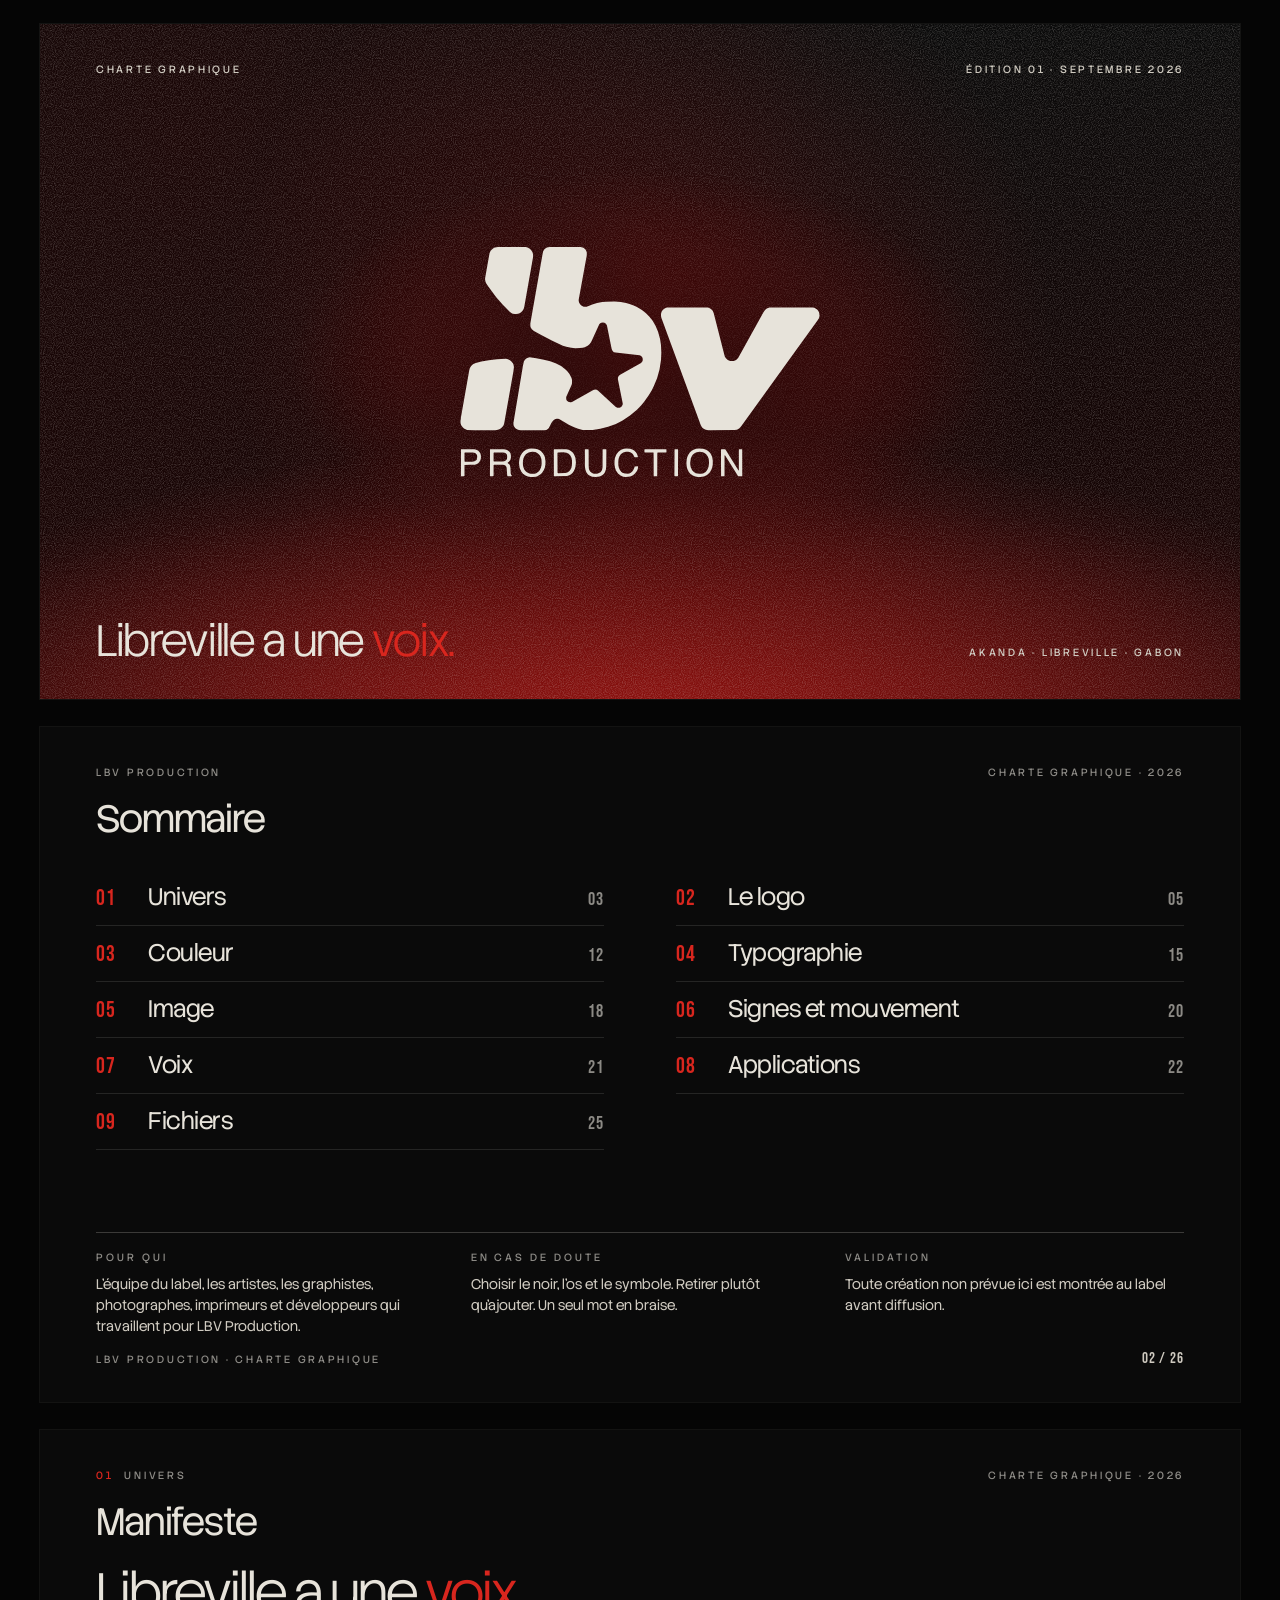
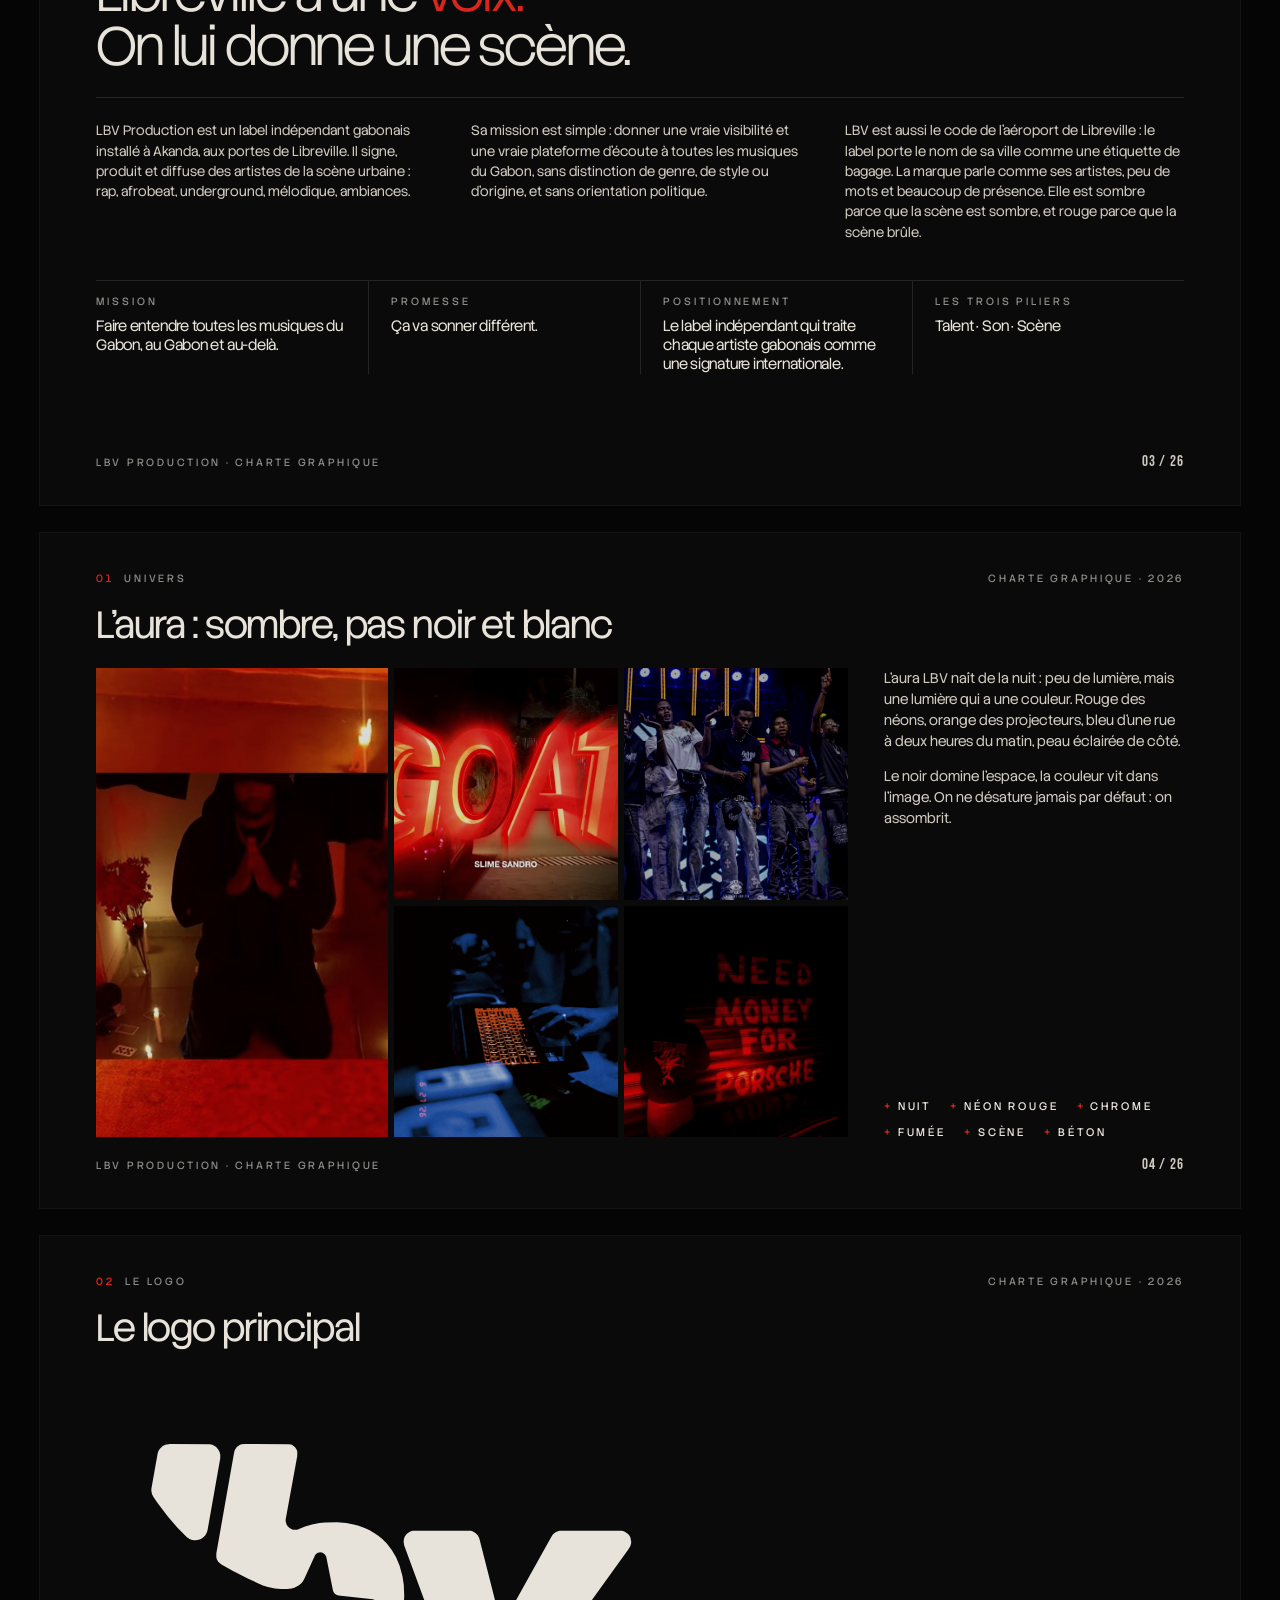
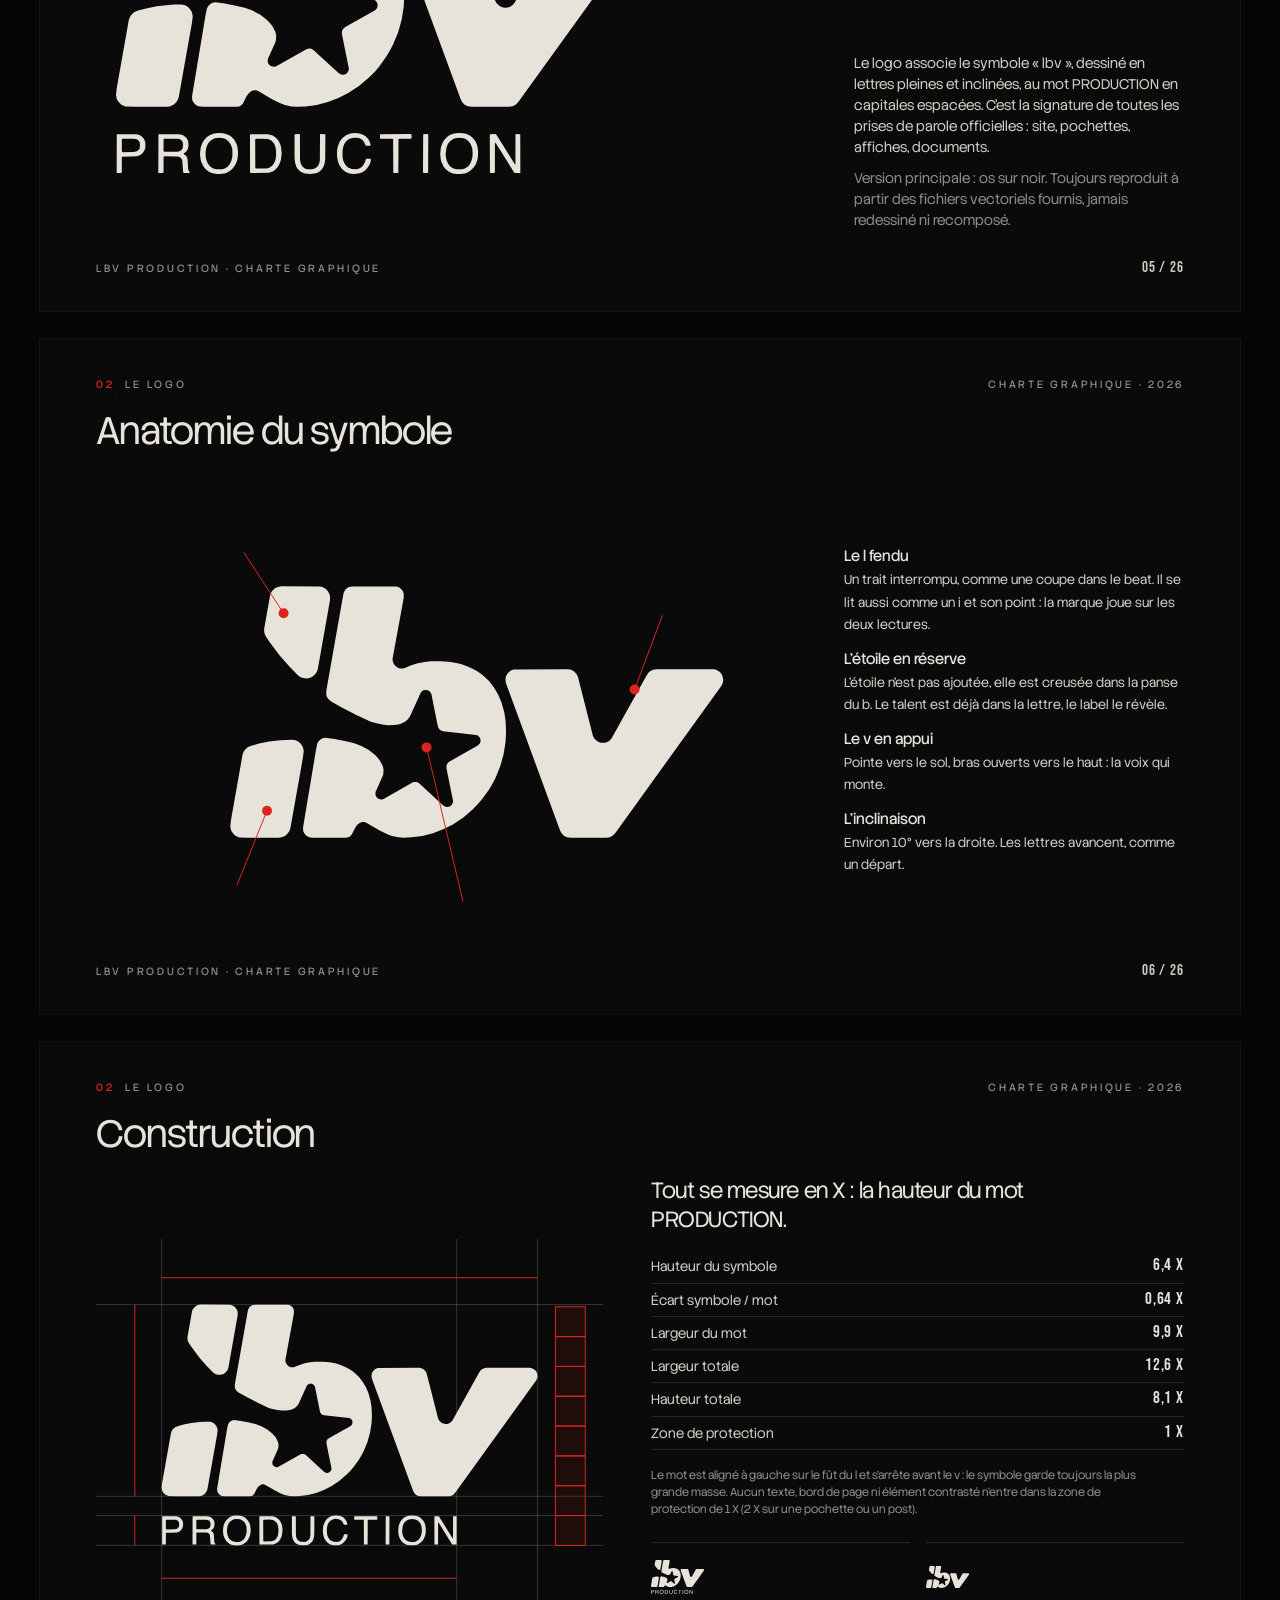
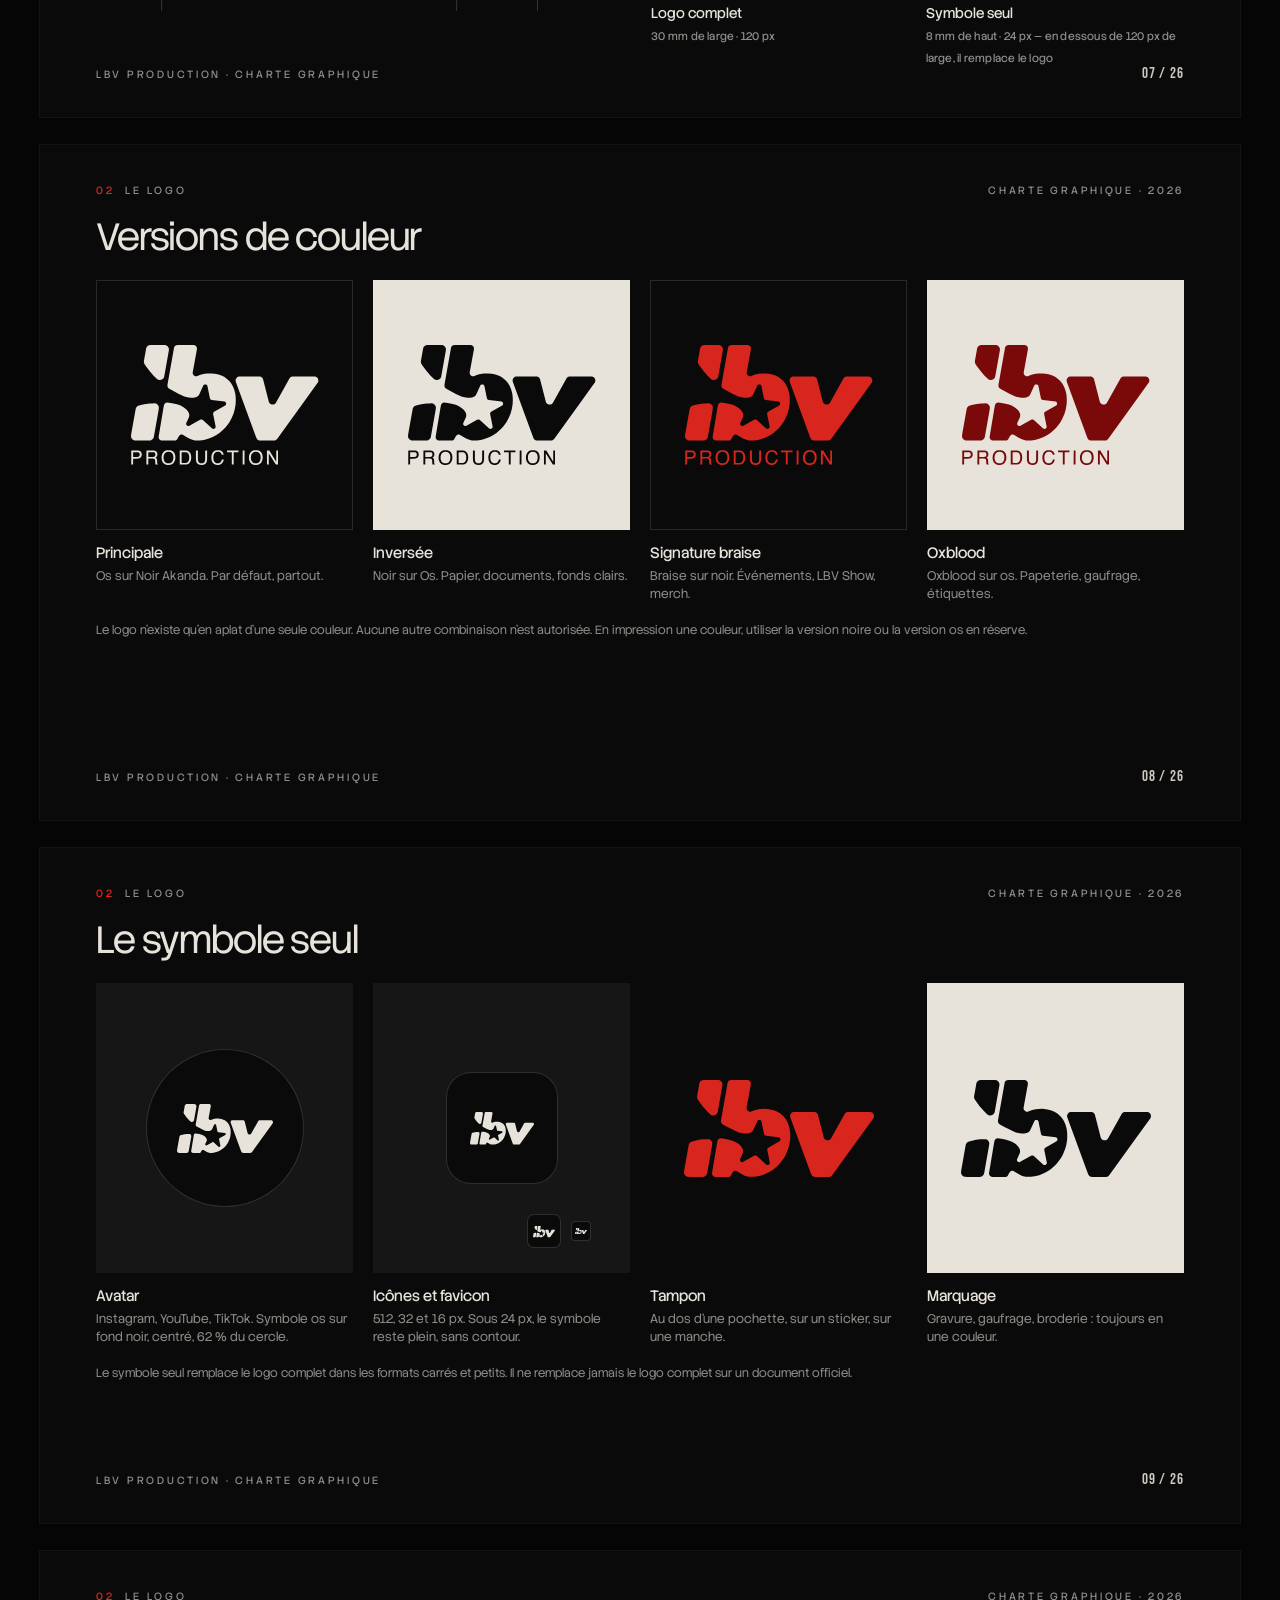
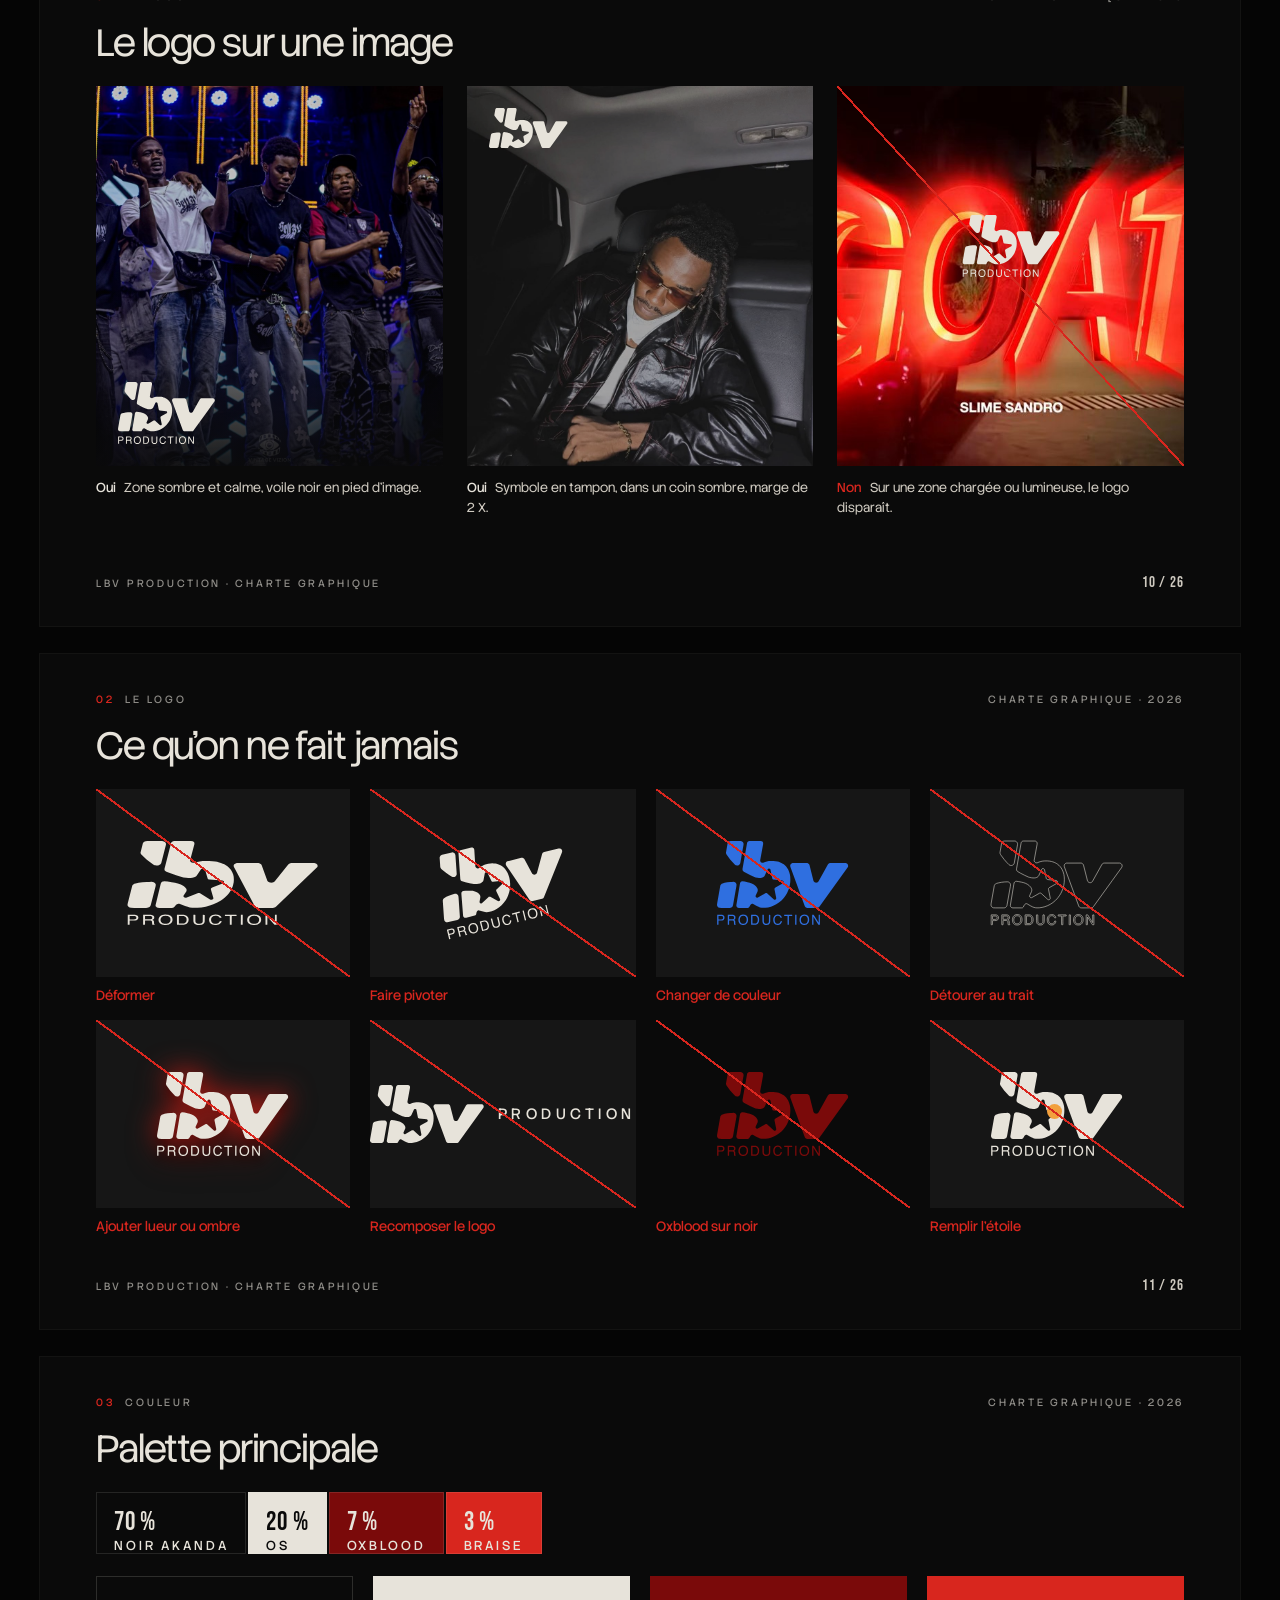
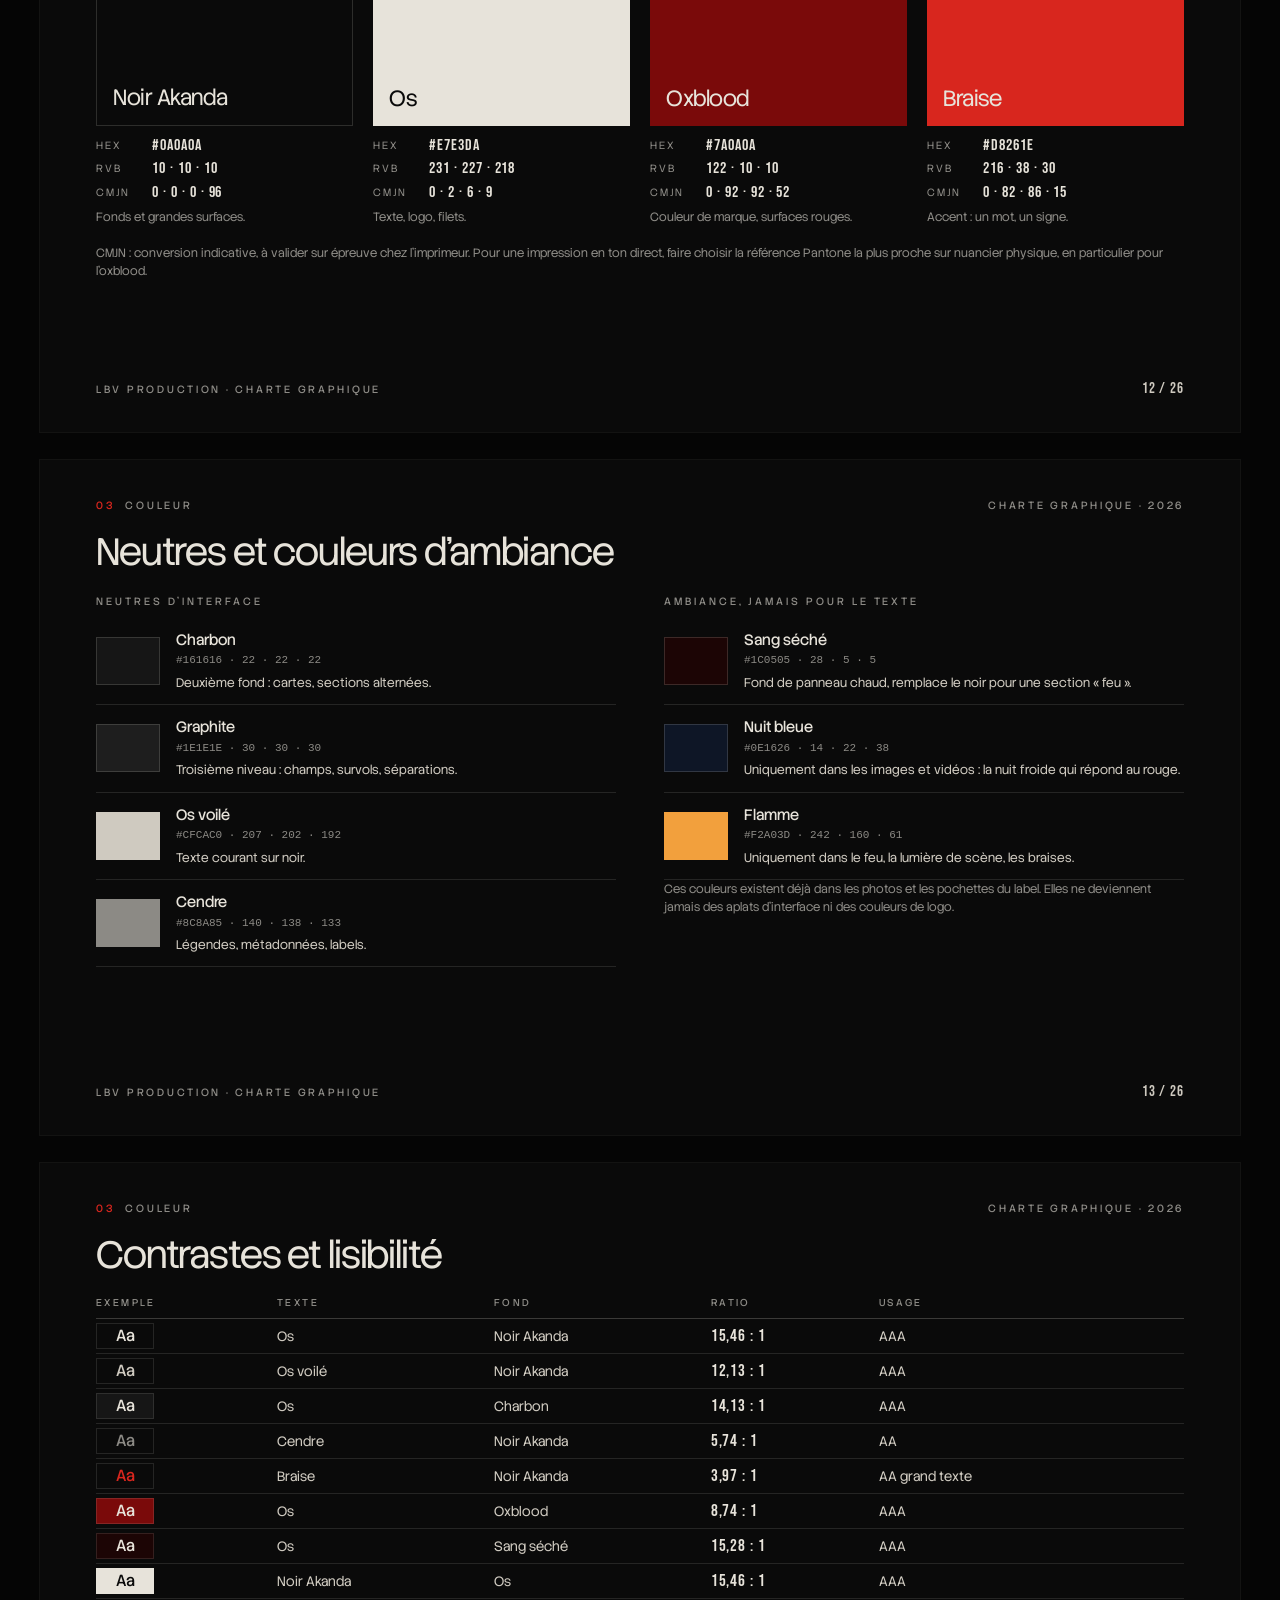
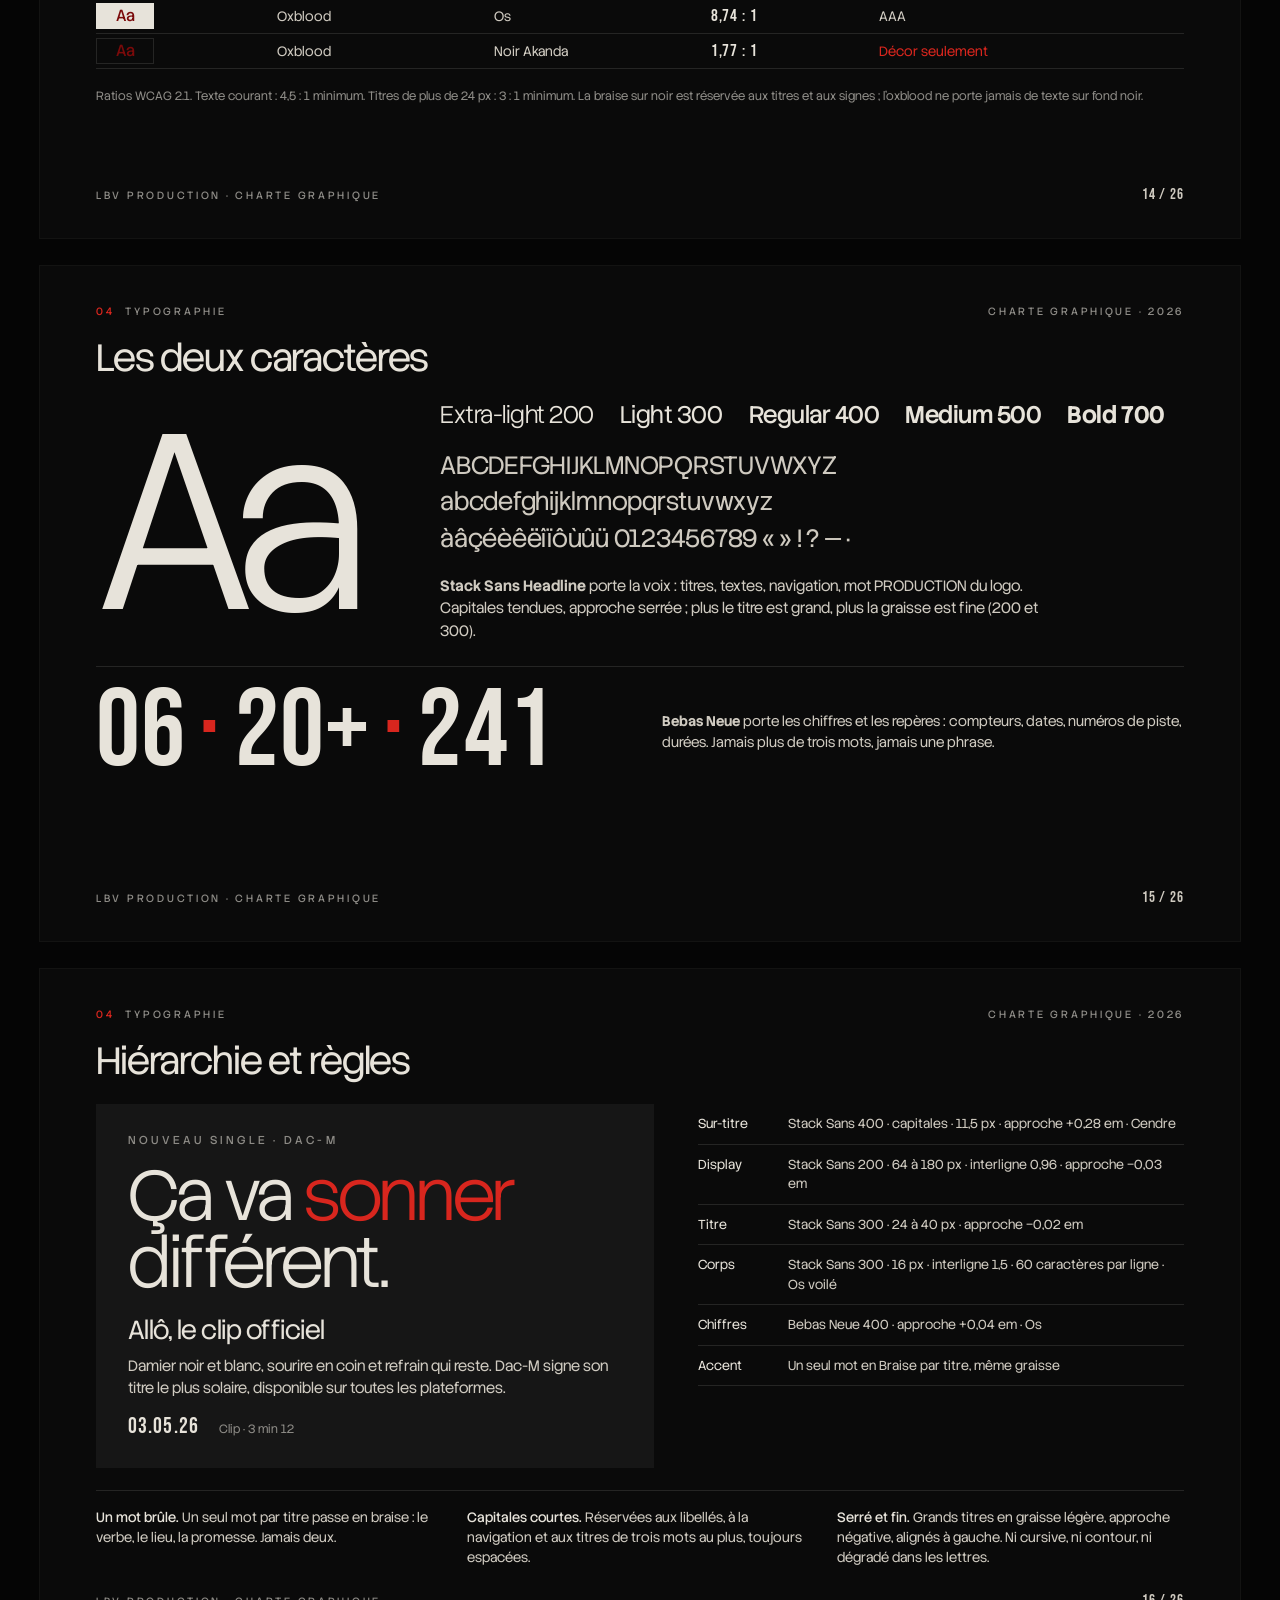
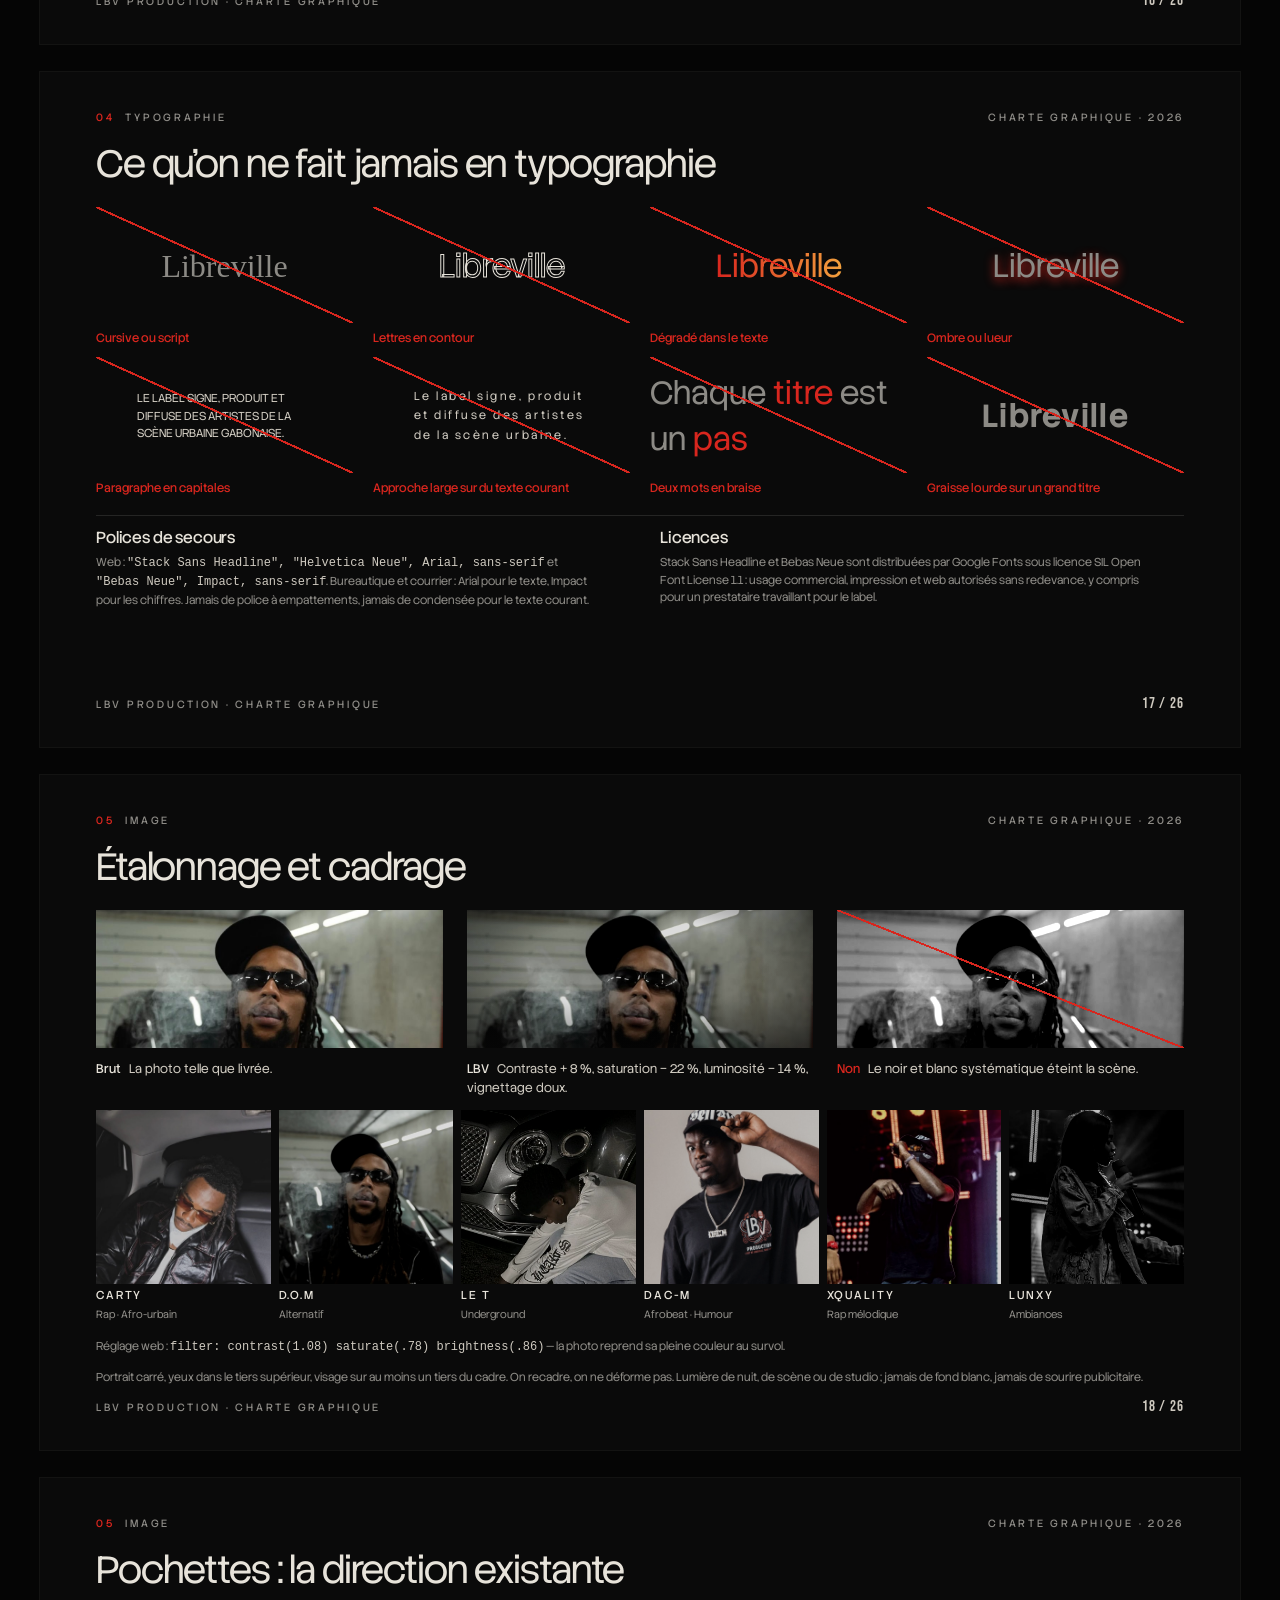
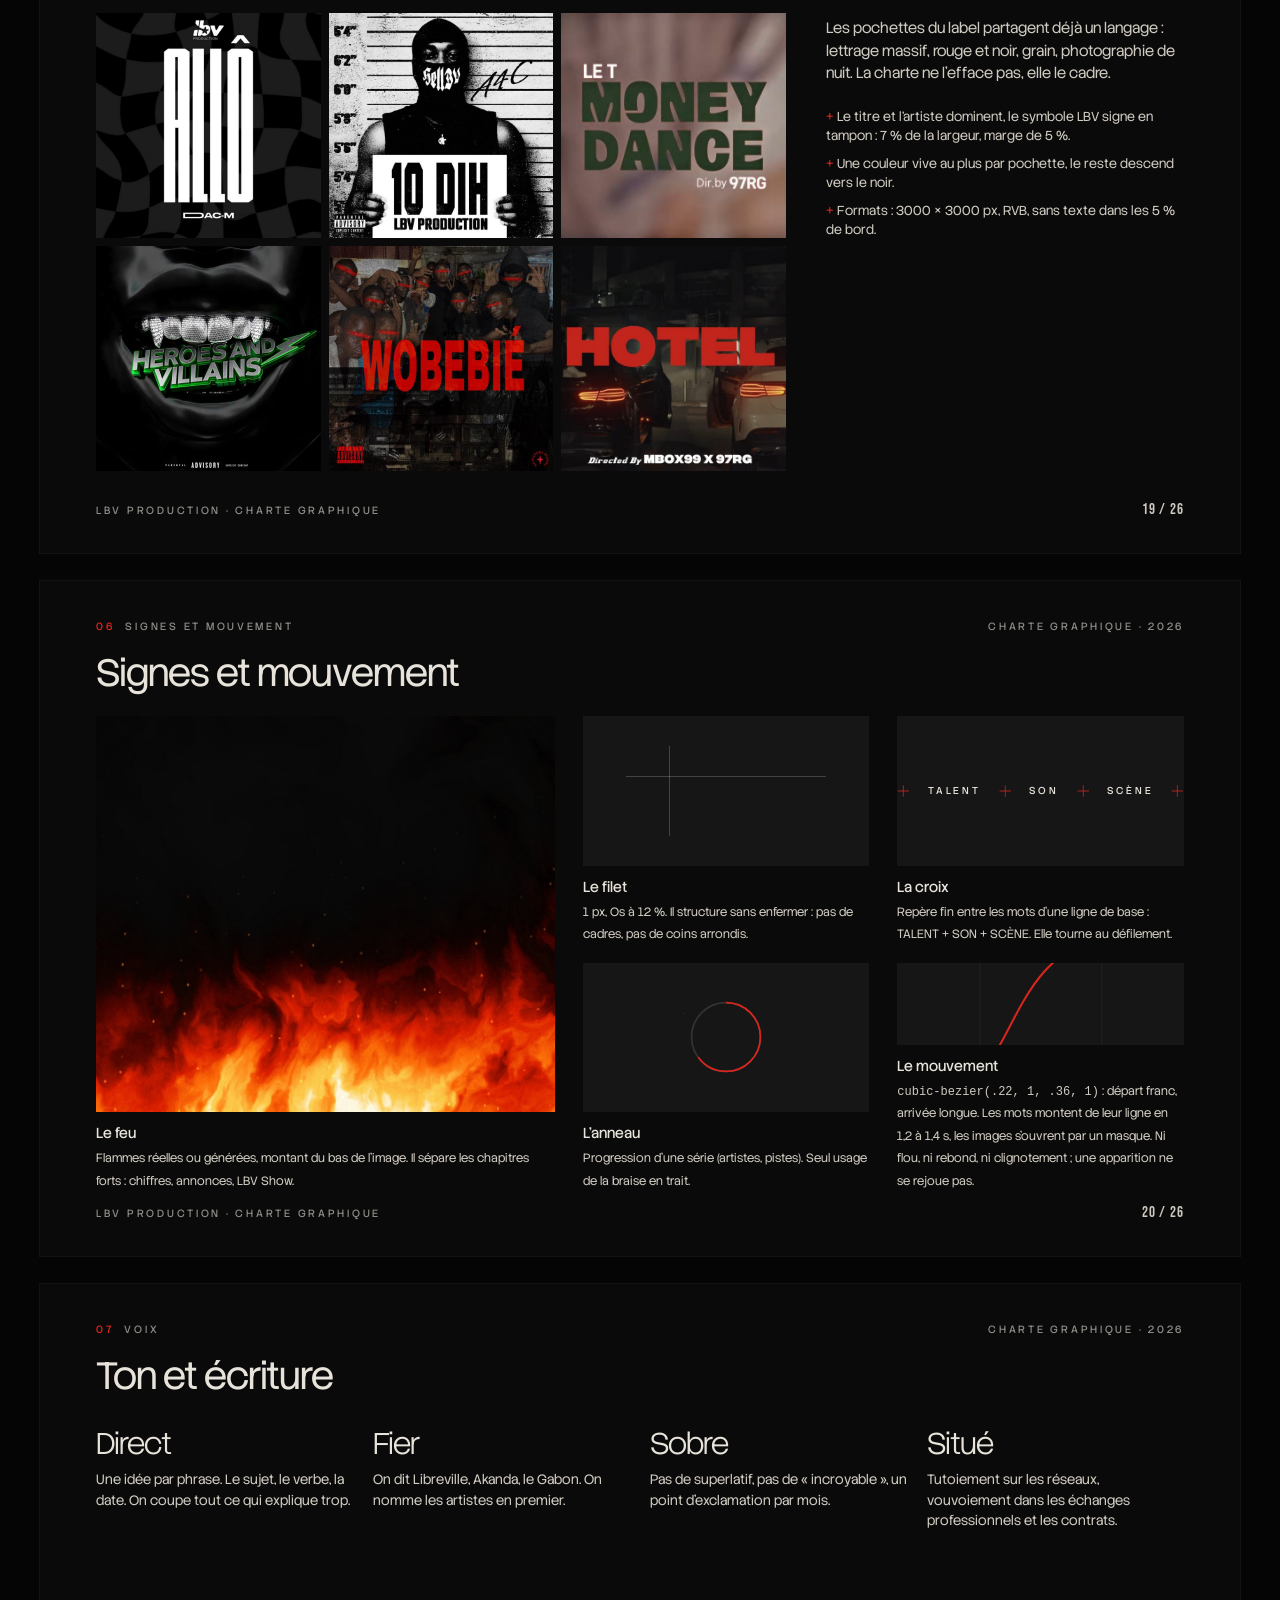
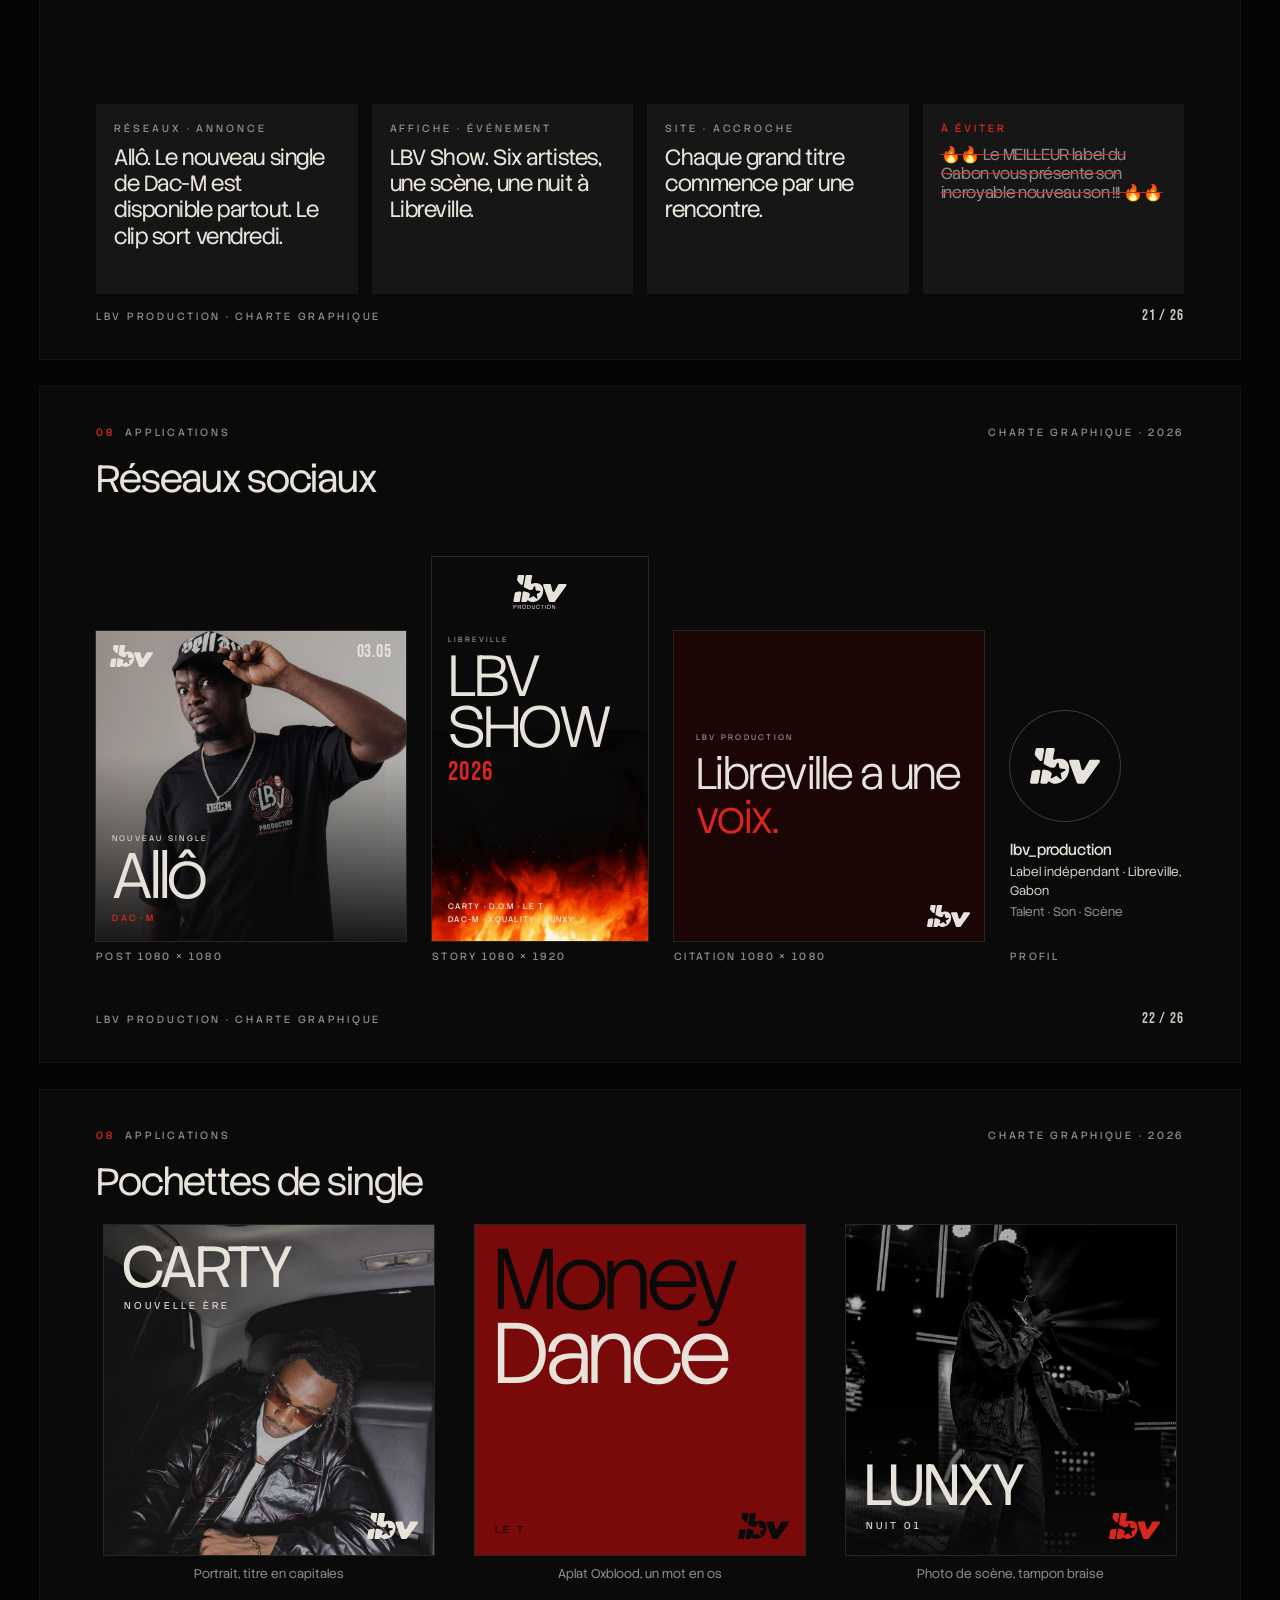
==== commit df92d531: "Couverture de la charte : champ de couleur de la marque et logo centré, plus de photographie" ====
--- a/charte/index.html
+++ b/charte/index.html
@@ -499,15 +499,36 @@
 
 .type-donts .ver.no .plate { height: 116px; }
 .grid4.type-donts { flex: none; align-content: start; }
+
+/* ---------- Couverture : dégradé des couleurs de la marque, logo au centre ---------- */
+.cover-img { display: none; }
+.cover::after { content: none; }
+.cover-field {
+  position: absolute; inset: 0;
+  background:
+    radial-gradient(ellipse 120% 70% at 50% 112%, rgba(216, 38, 30, .38), transparent 62%),
+    radial-gradient(ellipse 95% 62% at 50% 104%, rgba(122, 10, 10, .92), transparent 70%),
+    radial-gradient(circle at 50% 44%, rgba(122, 10, 10, .3), transparent 58%),
+    radial-gradient(circle at 12% 18%, rgba(28, 5, 5, .9), transparent 55%),
+    linear-gradient(180deg, #0a0a0a 0%, #120404 58%, #1c0505 100%);
+}
+.cover-field::after {
+  content: ""; position: absolute; inset: 0; opacity: .32;
+  background-image: url("data:image/svg+xml,%3Csvg xmlns='http://www.w3.org/2000/svg' width='180' height='180'%3E%3Cfilter id='n'%3E%3CfeTurbulence type='fractalNoise' baseFrequency='.9' numOctaves='2' stitchTiles='stitch'/%3E%3CfeColorMatrix values='0 0 0 0 .91 0 0 0 0 .89 0 0 0 0 .85 1.4 0 0 0 -.55'/%3E%3C/filter%3E%3Crect width='180' height='180' filter='url(%23n)'/%3E%3C/svg%3E");
+}
+.cover-logo { position: absolute; left: 50%; top: 50%; transform: translate(-50%, -50%); }
+.cover-logo::before { content: ""; position: absolute; left: 50%; top: 50%; width: 760px; height: 420px; transform: translate(-50%, -50%); background: radial-gradient(ellipse at center, rgba(122, 10, 10, .5), transparent 65%); z-index: -1; }
+.cover-logo .lg { filter: drop-shadow(0 18px 60px rgba(10, 10, 10, .85)); }
+.cover-bottom .cover-line { max-width: 22ch; }
 </style>
 </head>
 <body>
 <svg width="0" height="0" style="position:absolute" aria-hidden="true"><defs><path id="lbv-mark" fill-rule="evenodd" d="M251.62 306.5L308 306.73L311.86 307.5L316.91 310.5L320 313.88L322.16 318L323.13 322L323.01 327L305.05 428.5L304.02 432L302 435.59L298.78 439L295.64 441L292.5 442.19L288.5 442.86L286 442.79L282 442.04L279.52 441L275.5 438.16L262.5 425.05L248.5 408.94L233.5 388.96L228.5 381.47L226.47 377.5L225.5 373.03L225.5 369.81L234.5 319.08L235.47 316.5L237.33 313.5L241.5 309.45L245.5 307.38ZM353.55 307L357 306.63L419.5 306.68L423.5 307.33L426 308.5L429 311.09L431 313.87L432.22 317.5L432.07 324L415.7 413.5L415.68 415.5L416.5 419.4L418.5 422.95L421.71 426L426 428.02L432 428.11L443.21 423.5L453.03 420.5L463.5 418.44L471.5 417.57L488.5 417.33L501.41 418.5L512 420.48L519 422.41L527.5 425.46L534 428.45L541 432.41L546.91 436.5L552.96 441.5L559 447.6L566 456.61L572.08 467L577 478.64L581.09 493.5L583 506L583.65 521.5L583 536.36L580.07 555L575.03 573L568 590.17L564 598L558.06 608L548 621.92L542 628.95L534.13 637L520 649.02L504.91 659L491.24 666L475.48 672L459.5 676.07L444 678.19L431.5 678.61L424 678.17L414.5 676.01L406.5 673.02L396.5 668.04L376.82 656.5L374 655.36L371 655.29L367.35 656.5L363.46 659.5L360.5 663.51L355 674.36L352.32 677L350 678.17L346 678.65L297.5 678.65L292.23 678L288.5 676.04L286.5 674.2L284.5 671.46L283.43 669L283.05 664L302.5 547.28L304.31 539L306.4 535.5L310 532.45L312.5 531.33L316 530.69L329.5 532.44L345 535.44L357.69 538.5L368.71 542.5L379.93 548.5L388.9 555.5L393 559.65L397 564.63L401.13 572.5L402.24 577.5L402 584.24L401.01 587.5L390.29 611.5L390.5 616.4L391.5 618.25L394.41 621L398.5 622.17L400.38 622L403 621.01L444.5 597.43L447 596.36L451 596.29L454 597.45L455.33 598.5L490.6 631L494 633.03L497 633.29L499 633.04L501 632.12L503 630.42L504.98 627L505.23 624.5L495.44 576L495.4 572L496.39 569.5L497.99 567.5L500.79 565.5L542.4 542L545.04 539L545.94 536L545.8 533.5L545.04 531L544.08 529.5L541.83 527.5L539.39 526.5L490.5 521.06L487.5 520.14L485.5 518.76L483.44 516L482.5 512.79L473.1 466L471.08 462.5L468 460.4L465 459.87L461.5 460.37L459.5 461.47L457.5 463.57L442 497.69L440 501.17L437.63 504L434 507.03L427.96 510L424 511.11L417.89 512L409 512.04L400.5 511.09L390.5 509.04L383.5 507.04L362 497.02L340.5 486.08L324.76 477L320.5 473.52L318.5 470.38L317.5 467.38L317.48 461.5L342.5 319.69L343.5 315.34L346.5 310.61L351.07 307.5ZM595.46 429.5L675.5 429.28L677.93 429.5L681 430.43L684.49 432.5L688 436.24L690.04 440.5L712.45 528.5L714.5 532.16L718.64 536L723.47 538L727 538.3L730.5 538.05L733.64 537L736.84 535L740 531.48L791.5 438.77L794.38 434.5L797.97 431.5L803.18 429.5L806.5 429.26L889 429.26L892 429.41L895.5 430.4L900.22 433.5L902.05 435.5L904.05 439L905.15 445L904.97 447.5L904 451.1L901 455.96L850 526.62L746 670.83L742.31 675L739.37 677L736.94 678L732 678.64L679.5 678.65L673.82 678L669.73 676L667.5 674.13L665.5 671.76L663.5 667.7L583.5 449.94L582.78 444.5L583.35 440.5L584.5 437.67L586.5 434.73L588.87 432.5L592.21 430.5ZM258.31 534L268 533.7L272 534.45L276 536.42L279 538.93L282 542.93L283.14 545.5L284.12 550.5L283.01 559.5L265.01 661L264 666L263.04 668.5L261 671.83L257.83 675L254.61 677L251.5 678.13L246.5 678.65L201.5 678.65L189 678.23L183.52 676L180.5 673.5L177.5 669.63L176.32 667L175.37 662L176.43 652.5L193.4 556.5L194.42 553L196.5 549.31L199.08 546.5L201.68 544.5L206.5 542.4L218 539.39L233 536.46L249.5 534.43Z"/><path id="lbv-word" fill-rule="evenodd" d="M320.19 716L327.5 716.33L332 717.43L336.46 719.5L339.24 721.5L343.01 725.5L346 730.91L347.06 734L348.2 741.5L348.08 748.5L347 754.36L345 759.68L341 765.78L337.58 769L332.5 772.03L329 773.17L322.5 773.91L318 773.82L312.29 773L307.5 771.03L302.5 767.27L299.5 763.69L296.5 757.72L295.4 754L294.5 746.92L294.5 743.37L295.5 736.16L297.46 730.5L300.5 725.41L304.19 721.5L308.62 718.5L314.5 716.46ZM513.04 716L520.56 716.5L525.97 718.5L528.93 720.5L532 723.67L534 726.62L535.98 732L535.99 733.5L535 734L529.5 733.89L528.58 733L528 731.01L525.96 727.5L524 725.46L520.5 723.43L516.5 722.49L512 722.44L507.5 723.46L505.5 724.41L502.57 726.5L500.5 728.75L498.5 732.07L497.4 735L496.44 739.5L496.18 745L496.37 750.5L497.36 755L499.5 759.82L502.04 763L504.5 765.04L509.57 767L516 767.21L520 766.16L523.41 764L525.5 761.63L528 757.28L529.5 752.44L535.5 752.25L536.55 753L536.02 756.5L535.04 759.5L533 763.45L529.22 768L525.25 771L520.5 773.01L516 773.62L511.5 773.76L506 773.15L500.76 771L495.5 766.83L491.5 760.87L489.47 755L488.45 748L488.5 740.69L489.5 734.8L492.5 727.55L496.5 722.41L501.87 718.5L507.5 716.46ZM660.31 716L667.5 716.33L672 717.39L676.5 719.45L679.33 721.5L683 725.37L685 728.52L687.02 733.5L688.22 740.5L688.13 749L687.07 754.5L685 759.92L682 764.68L677.72 769L672.65 772L669.5 773.08L663 773.89L658 773.82L652.5 773.04L647.57 771L642.5 767.19L639.5 763.5L636.5 757.43L635.4 753.5L634.62 746L635.33 737.5L636.39 733.5L638.5 728.69L641.5 724.31L645.5 720.48L649 718.38L654.5 716.49ZM176.5 717.5L203.9 717.5L207.5 718.38L209.96 719.5L212.62 721.5L215.09 724.5L216.07 726.5L217 730.17L217.06 735.5L216 739.74L213 744.6L210 747.12L205 748.91L194.5 749.25L183.98 749.5L183.65 750L183.65 771.5L182.5 772.41L177 772.41L176.5 772.21L176.34 772ZM235.5 717.5L264 717.5L268.5 718.41L271 719.43L275.01 722.5L277 725.79L277.96 729.5L278 734.77L277.05 738.5L276 740.45L273.84 743L271.78 744.5L271.24 745.5L274.95 748.5L276.12 750.5L277.02 755L277.5 766.64L278.41 769.5L280 771.31L280.11 771.5L280.09 772L278.5 772.41L272 772.41L271.5 772.32L271 772.07L270.32 770.5L270.08 766L269.19 754.5L268 751.88L266.66 750.5L264.5 749.41L261.5 749.07L244 748.94L242.75 750L242.75 771.5L241.5 772.41L236 772.41L235.5 772.21L235.34 772ZM365.46 717.5L390.5 717.52L394.97 718.5L397.38 719.5L401.87 722.5L404 724.8L406 727.59L408.1 732L409.14 735.5L410.09 744.5L409.14 753L408.01 757L406 761.58L403.5 765.23L400.89 768L397.98 770L392 772.12L366 772.41L365.5 772.25L365.28 772L365.14 719ZM428.61 717.5L434.5 717.32L435.93 718L436.03 751.5L436.45 757L437.5 760.14L439.5 763.26L442.87 766L446 767.09L453 767.16L457 766.03L460 764.06L462 761.68L463.09 759.5L464.18 754.5L464.34 718L465 717.35L471.5 717.58L471.83 718L471.91 718.5L471.94 724L471.7 753L471 758.7L469 764.34L467 767.29L464.2 770L460.88 772L458.16 773L450.5 773.79L443 773.21L437.5 771.05L434.5 768.74L431.5 764.88L429.5 759.86L428.5 753.97L428.32 749.5L428.28 719ZM549.71 717.5L592.5 717.32L594 717.83L594.14 722.5L593.5 723.96L577 724.09L575.5 724.69L575.41 753.5L575.26 772L575 772.26L574.5 772.41L569 772.41L568.5 772.29L568.14 772L567.94 725L567.71 724.5L567.5 724.34L567 724.15L566.5 724.09L550 724.01L549.45 723.5L549.36 723L549.32 722.5L549.34 718.5ZM610.5 717.5L616.5 717.32L617 717.4L617.23 717.5L617.72 718.5L617.51 772L616.5 772.41L611 772.41L610.22 771.5ZM705.32 717.5L712.5 717.32L714 717.89L740.5 760.59L741 760.51L741.14 759.5L741.2 718L742 717.32L748 717.52L748.13 772L748 772.19L747.5 772.41L741 772.41L739.46 772L713 729.64L712.58 729.5L712.5 729.48L712.09 731L712.09 771.5L711.5 772.26L711 772.37L710.5 772.41L706 772.41L705.5 772.31L705.06 772L704.85 719ZM321.5 722.49L315.5 723.39L313 724.41L309.74 726.5L307.5 728.62L305.43 731.5L303.5 736.01L302.5 741.03L302.28 745.5L302.5 749.89L303.5 754.46L305.49 759L307.5 761.87L309.73 764L313.26 766L317 767.06L321 767.32L326 767.11L329.5 766.08L332.98 764L335 762L337 758.95L339 754.38L340.1 750L340.41 745.5L340 737.92L338.13 732.5L336 729.17L333.42 726.5L330.5 724.5L327.5 723.33ZM661.5 722.49L655.5 723.42L653 724.45L649.85 726.5L647.5 728.75L645.5 731.55L643.5 736.4L642.36 745L642.5 748.91L643.46 754L645.5 758.8L647.5 761.73L649.86 764L653.5 766.05L657 767.04L661.5 767.33L666 767.12L669.5 766.11L673 764.05L675 762.1L677.07 759L679.06 754.5L680.11 750.5L680.56 744.5L680 737.43L678 732.01L676 729.02L673.55 726.5L670.5 724.46L668 723.42ZM184.5 723.97L183.65 725L183.65 741.5L184.06 742.5L184.5 742.82L185 742.94L199.5 742.81L204 742L206.5 740.59L208 739.18L209 737.29L209.41 732.5L209 729.35L208 727.43L206.02 725.5L203.5 724.38L199.5 723.94ZM243.5 723.99L242.75 725L242.75 741.5L243.5 742.43L261.5 742.4L264.39 742L267.35 740.5L269 738.99L270 736.85L270.36 733L270 729.37L269 727.33L267.19 725.5L265 724.4L261.5 723.96ZM373.5 723.94L372.56 725L372.72 765.5L374 766.14L388.5 765.98L392.53 765L397 761.83L400.09 757L401.14 754L402.2 748L402 739.6L401.01 735L399.02 730.5L395.34 726.5L391 724.45L384.5 723.85Z"/></defs></svg>
 <main class="deck">
 <section class="sheet"><div class="page cover">
-  <img class="cover-img" src="img/nuit-rouge.jpg" alt="">
+  <div class="cover-field" aria-hidden="true"></div>
   <div class="cover-top"><span>Charte graphique</span><span>Édition 01 · Septembre 2026</span></div>
-  <div class="cover-logo"><svg class="lg" viewBox="175.4 306.5 729.8 467.4" style="height:250px;color:#E7E3DA;" role="img" aria-label="LBV Production"><use href="#lbv-mark"/><use href="#lbv-word"/></svg></div>
+  <div class="cover-logo"><svg class="lg" viewBox="175.4 306.5 729.8 467.4" style="height:230px;color:#E7E3DA;" role="img" aria-label="LBV Production"><use href="#lbv-mark"/><use href="#lbv-word"/></svg></div>
   <div class="cover-bottom"><p class="cover-line">Libreville a une <em>voix.</em></p><span>Akanda · Libreville · Gabon</span></div></div></section>
 <section class="sheet"><div class="page toc-page"><header><span>LBV Production</span><span>Charte graphique · 2026</span></header><h2 class="title">Sommaire</h2><div class="body"><ol class="toc"><li><span class="toc-n">01</span><span class="toc-t">Univers</span><span class="toc-p">03</span></li><li><span class="toc-n">02</span><span class="toc-t">Le logo</span><span class="toc-p">05</span></li><li><span class="toc-n">03</span><span class="toc-t">Couleur</span><span class="toc-p">12</span></li><li><span class="toc-n">04</span><span class="toc-t">Typographie</span><span class="toc-p">15</span></li><li><span class="toc-n">05</span><span class="toc-t">Image</span><span class="toc-p">18</span></li><li><span class="toc-n">06</span><span class="toc-t">Signes et mouvement</span><span class="toc-p">20</span></li><li><span class="toc-n">07</span><span class="toc-t">Voix</span><span class="toc-p">21</span></li><li><span class="toc-n">08</span><span class="toc-t">Applications</span><span class="toc-p">22</span></li><li><span class="toc-n">09</span><span class="toc-t">Fichiers</span><span class="toc-p">25</span></li></ol>
   <div class="howto">
